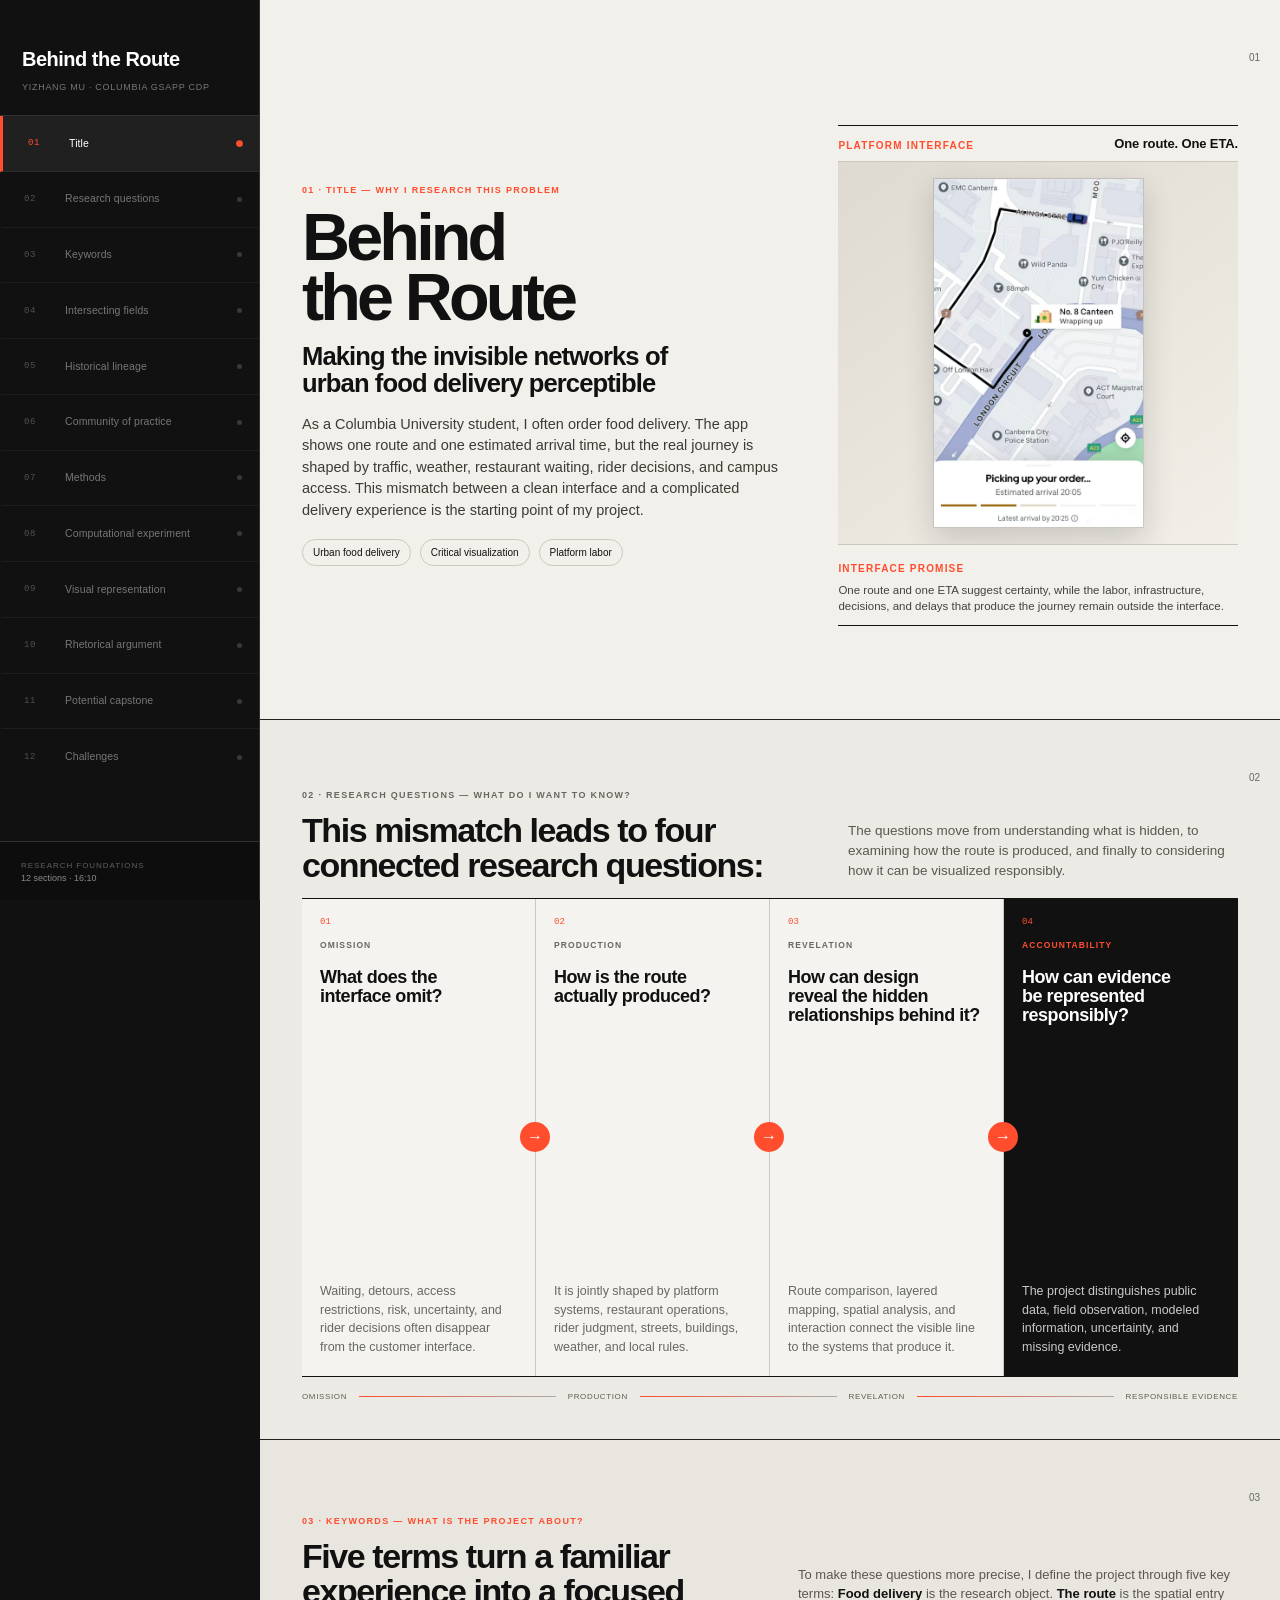
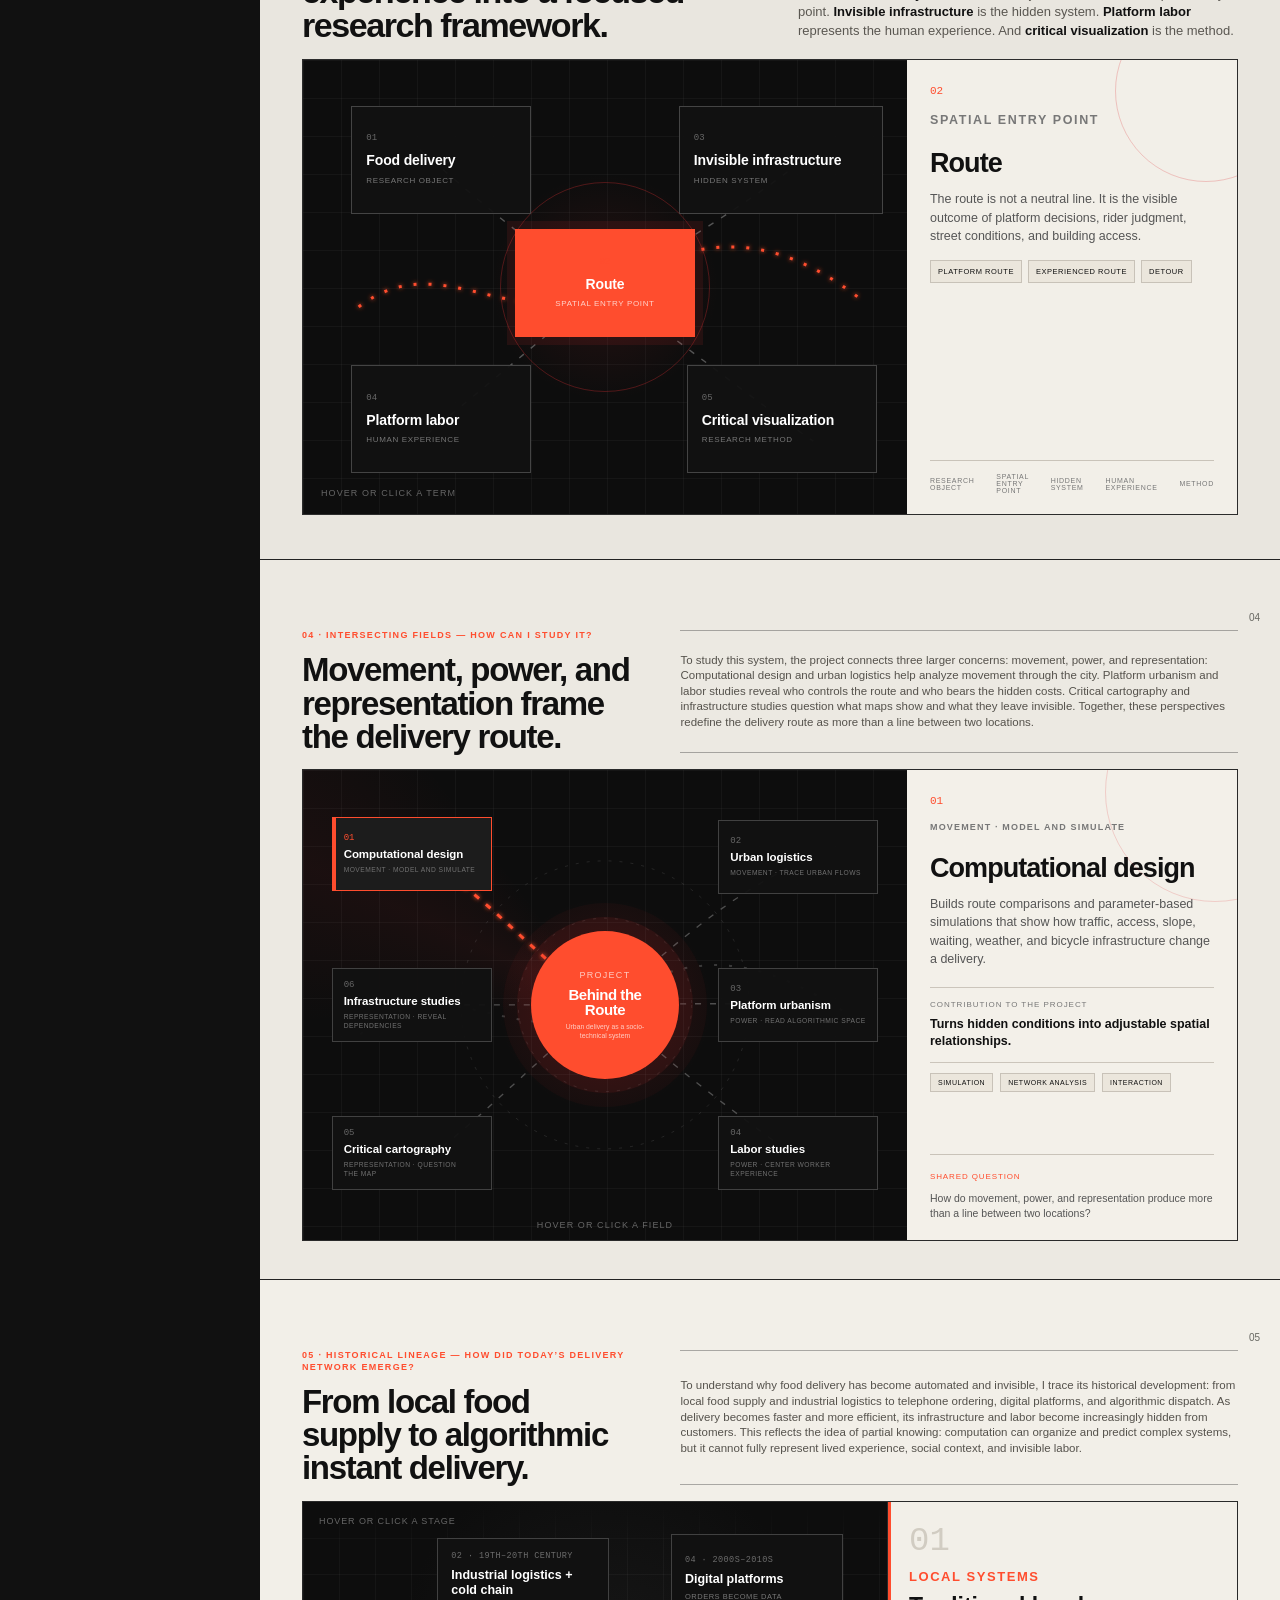
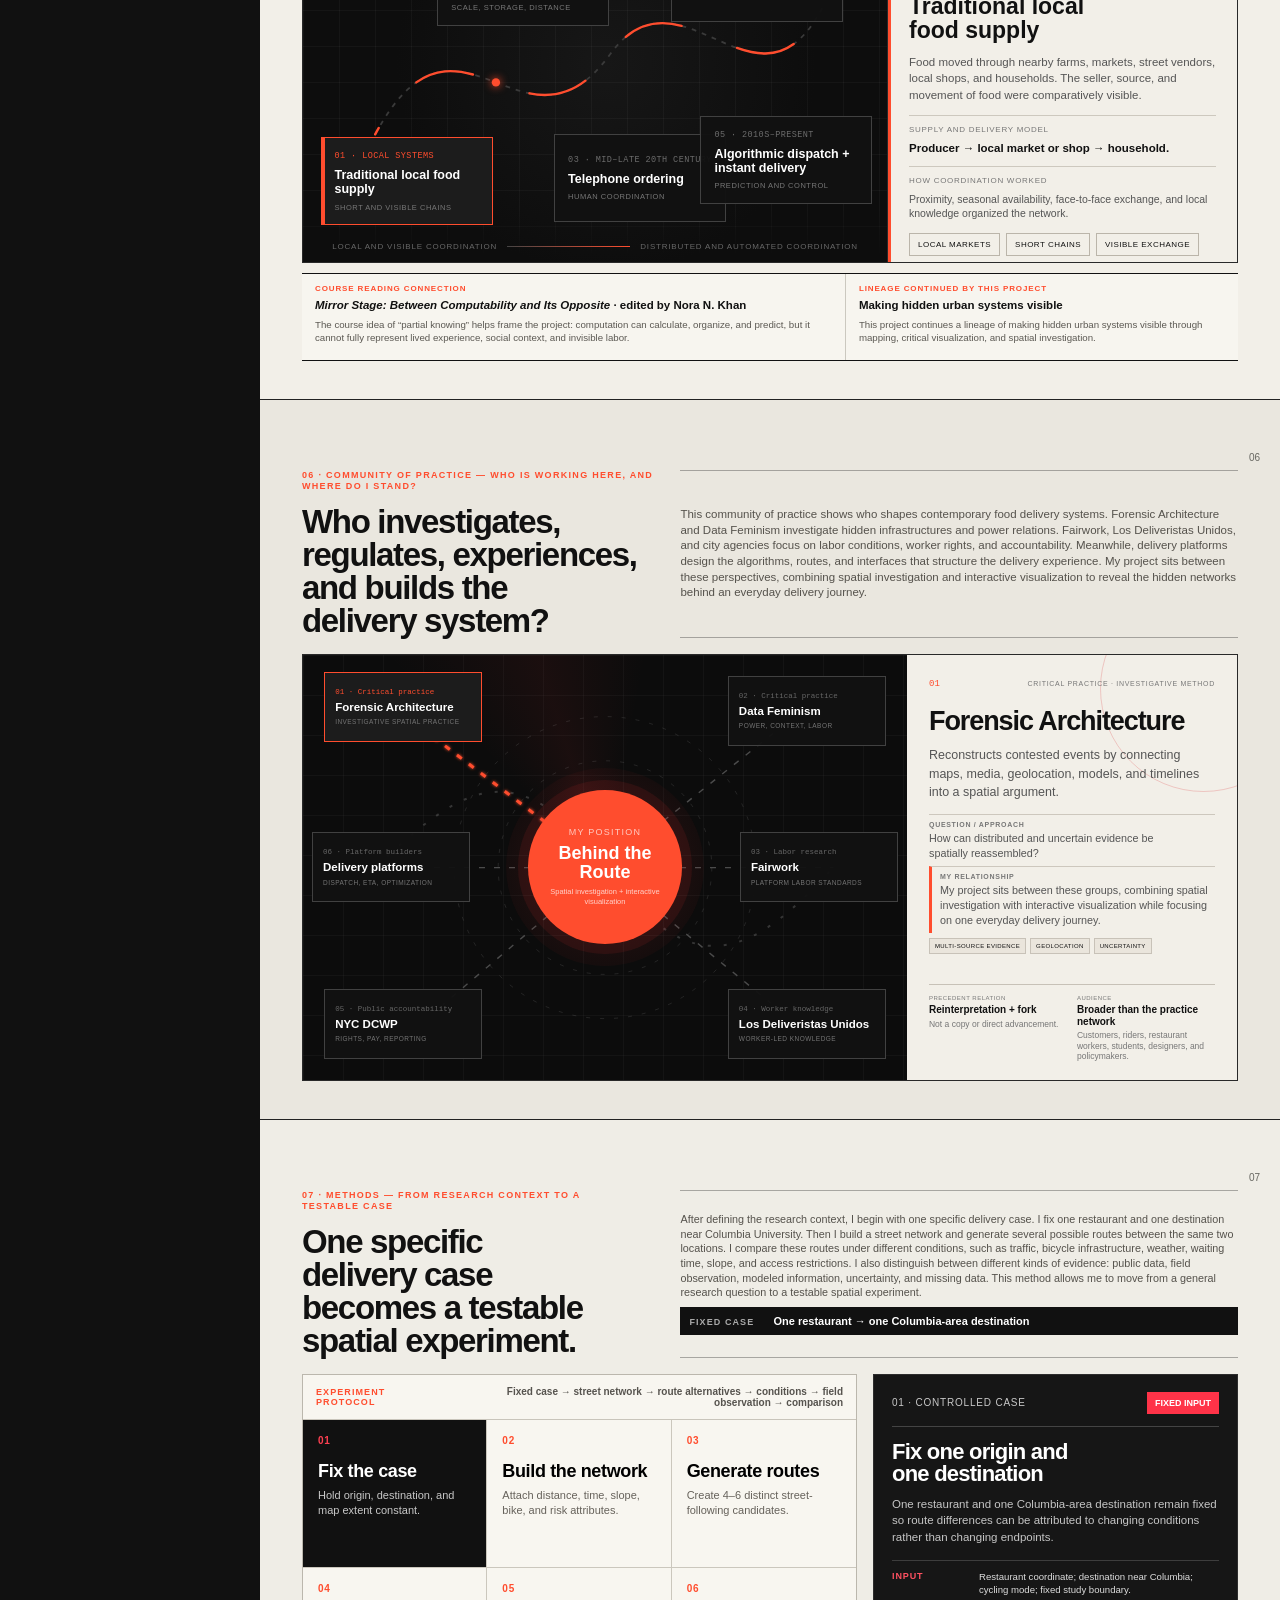
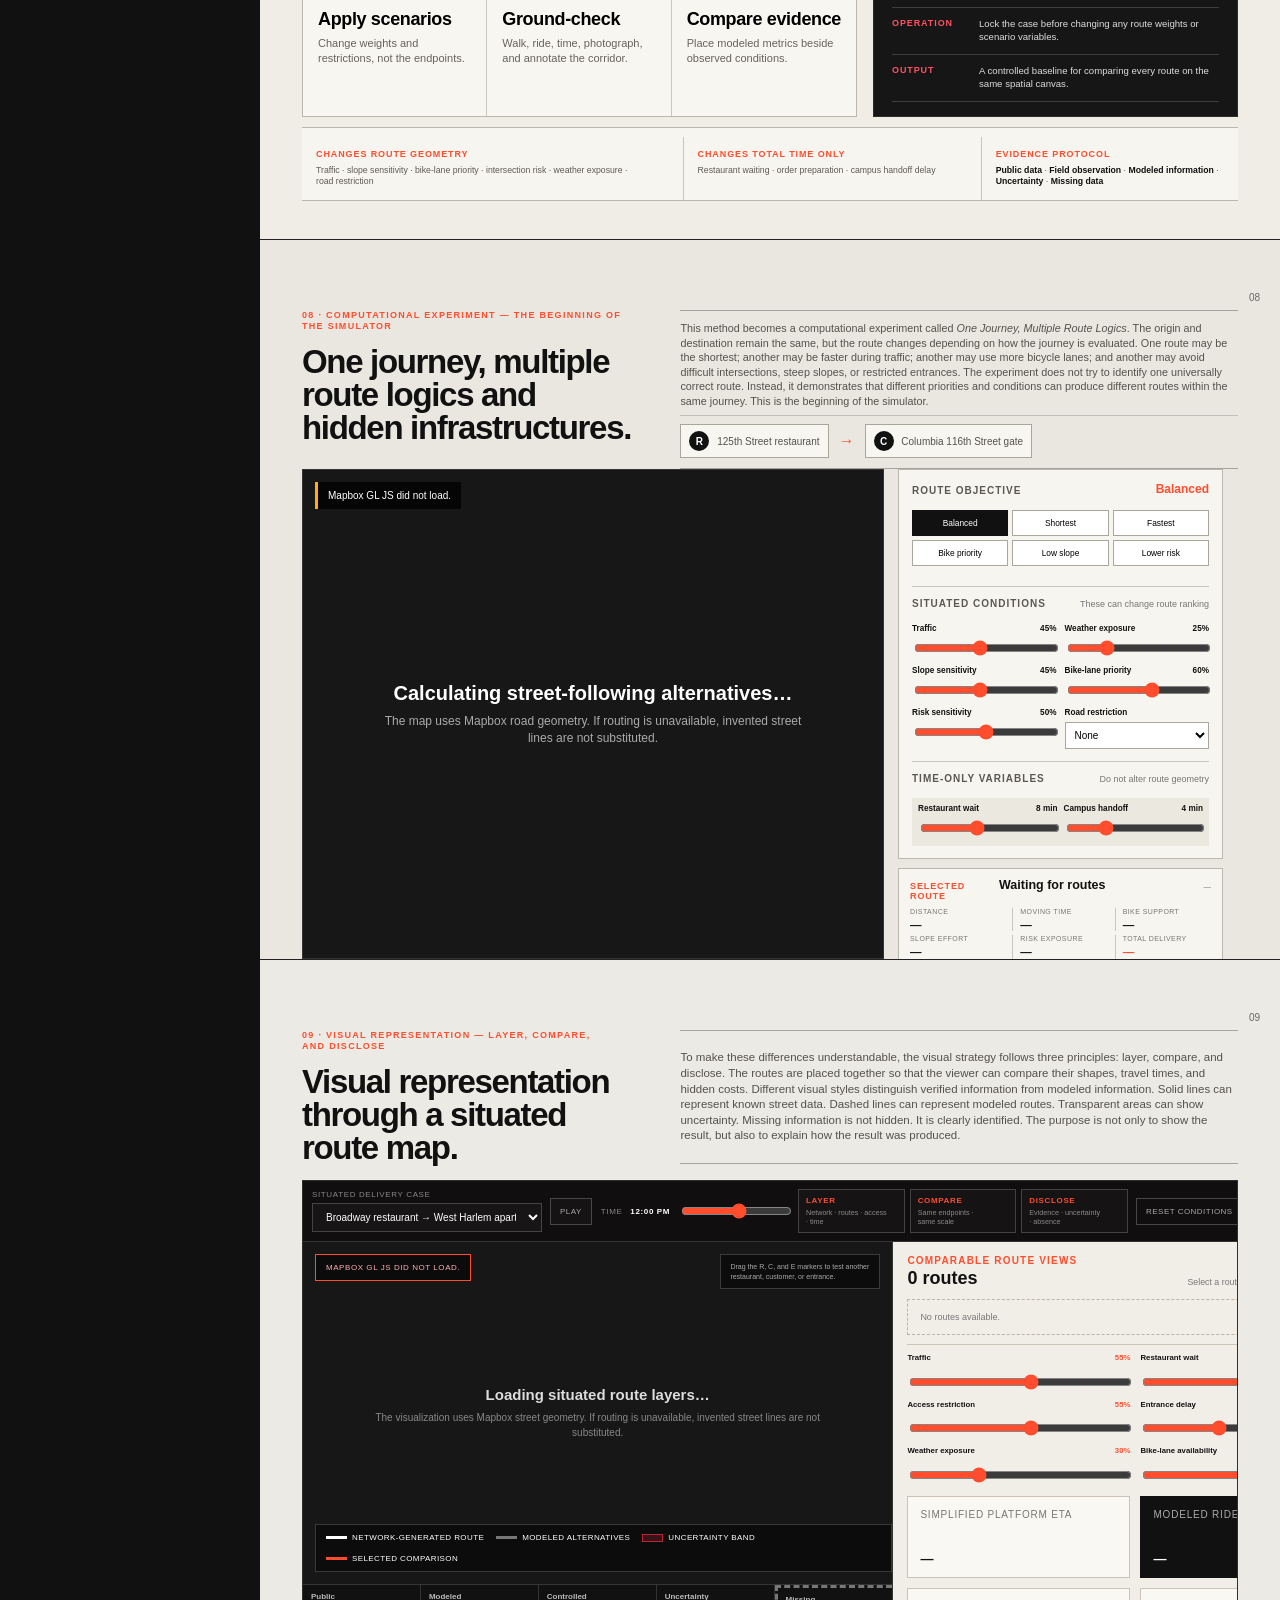
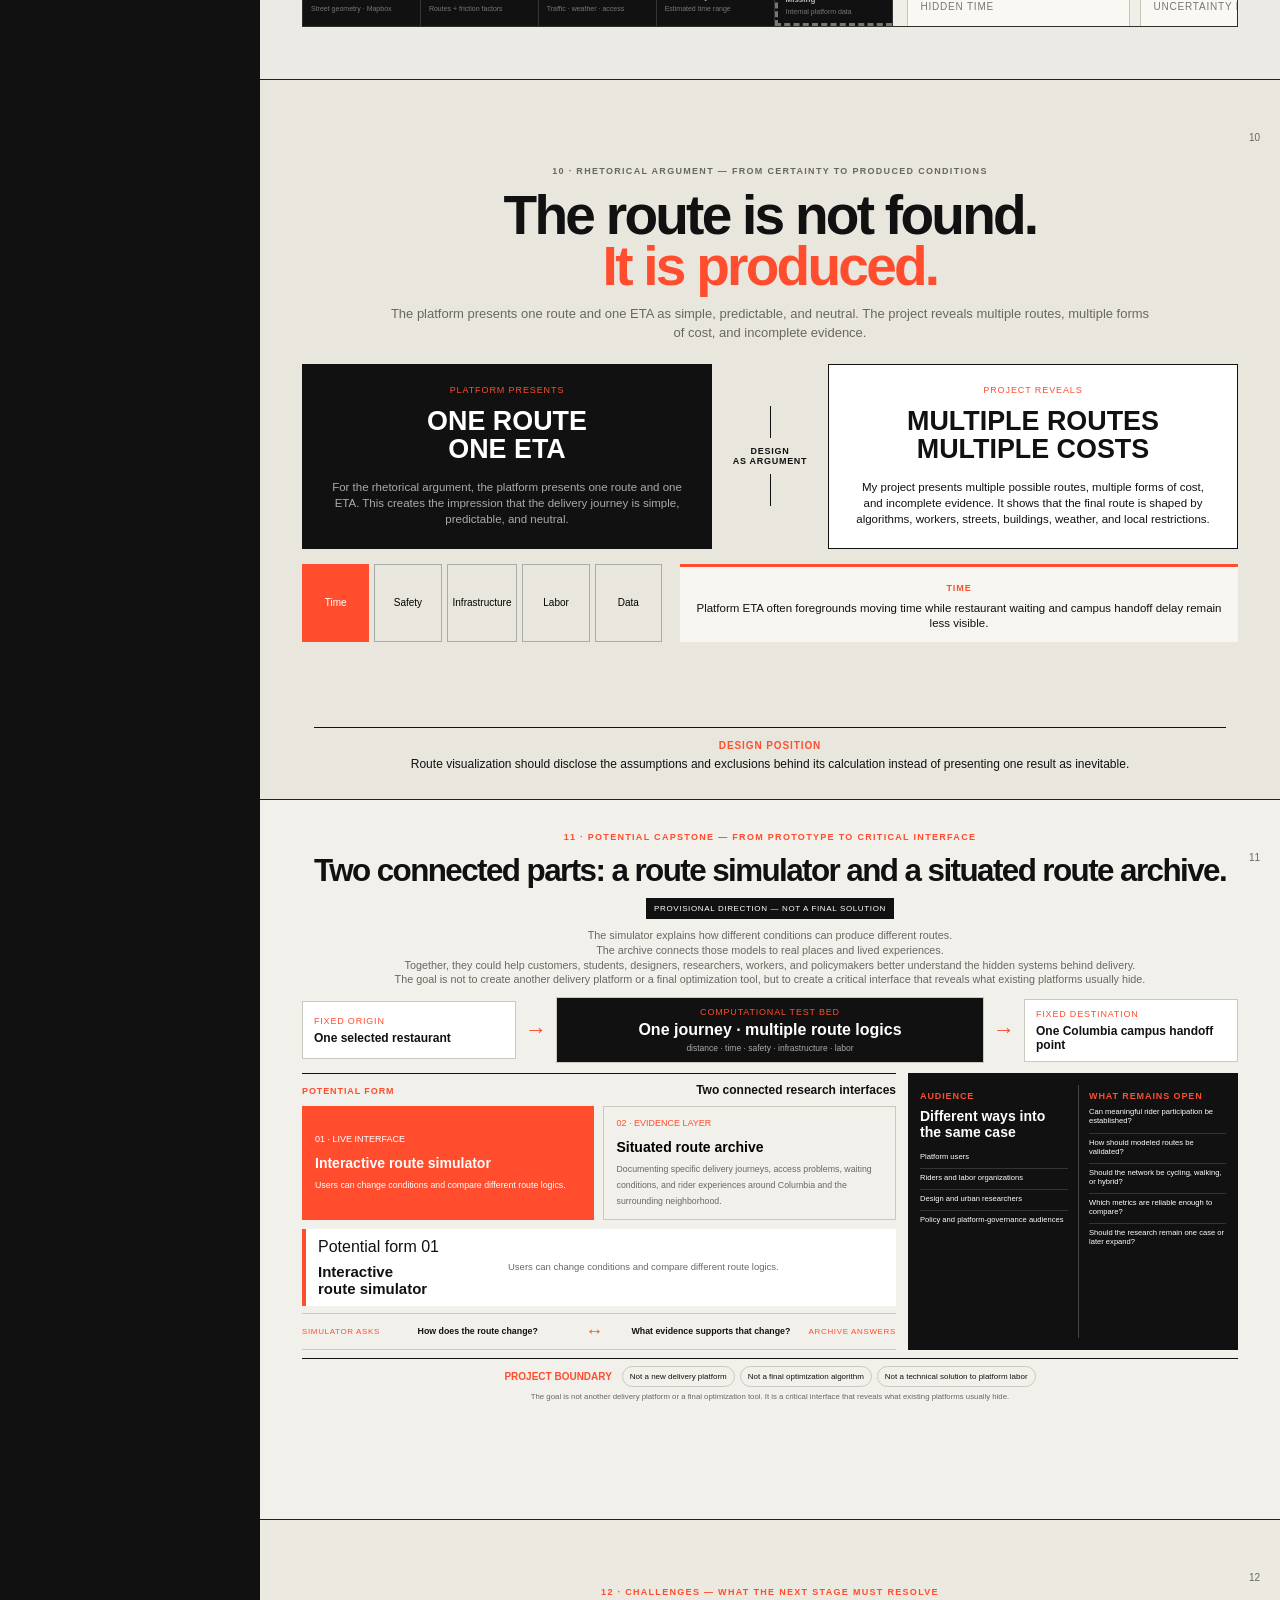
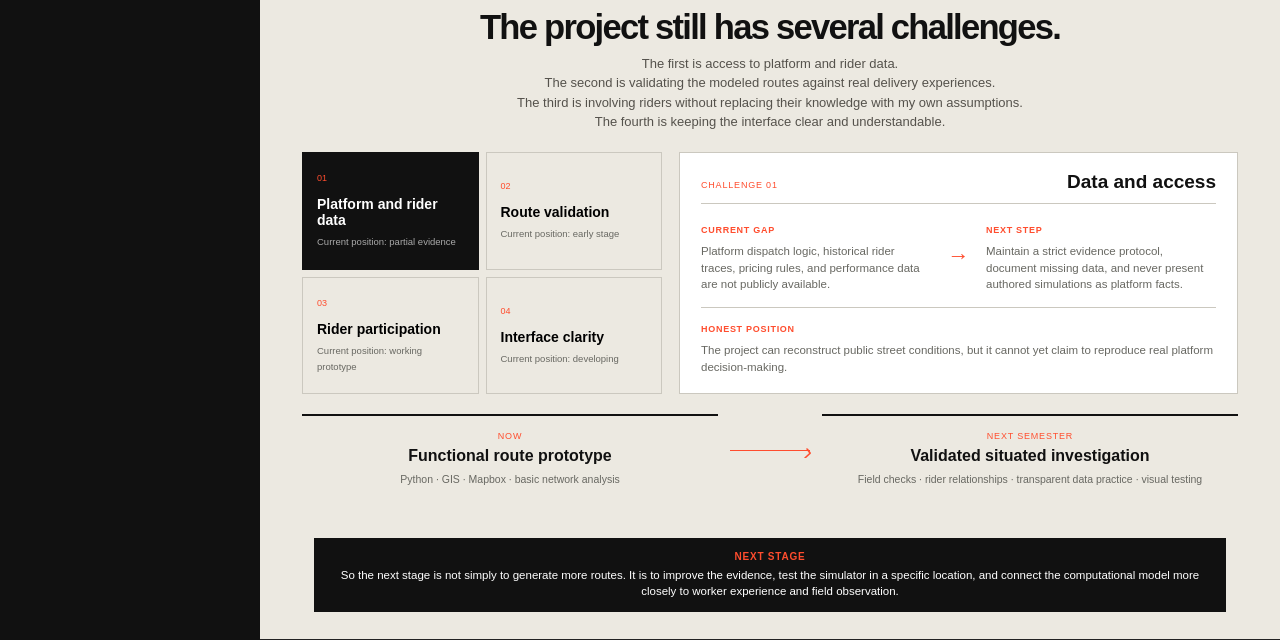
==== presentation.html @ 2f2b8520 "Add files via upload" ====
<!doctype html>
<html lang="en">
<head>
<meta charset="utf-8" />
<meta name="viewport" content="width=device-width,initial-scale=1" />
<title>Behind the Route — Yizhang Mu</title>
<meta name="description" content="Research foundations and project outline by Yizhang Mu." />
<link rel="preconnect" href="https://api.mapbox.com" />
<link href="https://api.mapbox.com/mapbox-gl-js/v3.26.0/mapbox-gl.css" rel="stylesheet" />
<style>
:root{--bg:#f2f0ea;--ink:#111;--muted:#686862;--line:#cbc8bf;--accent:#ff4d2e;--dark:#161616;--panel:#fbfaf6}
*{box-sizing:border-box}html{scroll-behavior:smooth}body{margin:0;background:#111;color:var(--ink);font-family:Arial,Helvetica,sans-serif}.topbar{position:fixed;z-index:50;top:0;left:0;right:0;height:54px;background:rgba(17,17,17,.94);color:#fff;display:flex;align-items:center;gap:22px;padding:0 24px;border-bottom:1px solid #333}.brand{color:#fff;text-decoration:none;font-weight:700;white-space:nowrap}.author{margin-left:auto;font-size:11px;color:#aaa;white-space:nowrap}.topbar nav{display:flex;gap:5px;overflow:auto;scrollbar-width:none}.topbar nav a{color:#999;text-decoration:none;font-size:10px;padding:7px 8px;border-radius:99px;white-space:nowrap}.topbar nav a.active,.topbar nav a:hover{background:#fff;color:#111}.slide{position:relative;width:min(100vw,1920px);aspect-ratio:16/10;min-height:720px;margin:0 auto;background:var(--bg);padding:92px 64px 54px;overflow:hidden;border-bottom:1px solid #222}.slide-no{position:absolute;right:28px;top:70px;font-size:13px;color:var(--muted)}.kicker{text-transform:uppercase;letter-spacing:.13em;font-size:11px;font-weight:700;color:var(--accent);margin:0 0 18px}.slide h1{font-size:clamp(64px,7vw,132px);line-height:.88;letter-spacing:-.07em;margin:0}.slide h2{font-size:clamp(34px,4vw,70px);line-height:.98;letter-spacing:-.05em;margin:0 0 22px}.slide h3{font-size:19px;margin:6px 0 8px}.lead{font-size:clamp(18px,1.55vw,28px);line-height:1.3;max-width:760px;color:#2f2f2c}.title-grid,.two-col,.community-layout,.argument-layout,.capstone-layout,.experiment-layout{display:grid;grid-template-columns:1.02fr .98fr;gap:54px;height:100%;align-items:center}.title-slide h2{font-size:clamp(25px,2.7vw,46px);max-width:790px;margin:18px 0}.meta-row,.visual-rules,.argument-actions,.not-building{display:flex;gap:9px;flex-wrap:wrap;margin-top:24px}.meta-row span,.visual-rules span,.argument-actions span,.not-building span{border:1px solid var(--line);border-radius:999px;padding:9px 13px;font-size:12px}.route-hero{position:relative;height:72%;border:1px solid var(--line);background:#e8e5dd}.route-hero svg{position:absolute;inset:0;width:100%;height:100%}.route-hero path{fill:none;stroke:var(--accent);stroke-width:2;stroke-dasharray:7 8}.hero-node{position:absolute;z-index:2;background:#111;color:#fff;border-radius:99px;padding:10px 14px;font-size:12px}.n1{left:7%;top:18%}.n2{left:37%;top:8%}.n3{left:68%;top:30%}.n4{left:21%;top:62%}.n5{left:50%;top:72%}.n6{right:7%;bottom:10%}.question-callout{margin-top:36px;padding:24px;border-left:5px solid var(--accent);font-size:26px;line-height:1.2;background:#fff}.stack-list{display:grid;gap:12px}.stack-list article,.community-grid article,.experiment-grid article,.method-grid article,.challenge-grid article{border-top:1px solid var(--line);padding:14px 0}.stack-list b{font-size:14px}.stack-list p,.community-grid p,.experiment-grid p,.method-grid p,.challenge-grid p{margin:5px 0;color:var(--muted);font-size:14px;line-height:1.35}.keyword-grid{display:grid;grid-template-columns:repeat(5,1fr);gap:12px;margin-top:55px}.keyword-grid article{min-height:310px;background:#fff;border:1px solid var(--line);padding:22px;display:flex;flex-direction:column}.keyword-grid article:nth-child(3){background:var(--dark);color:#fff}.keyword-grid span{font-size:12px;color:var(--accent)}.keyword-grid h3{margin-top:auto;font-size:25px}.keyword-grid p{color:var(--muted);line-height:1.4}.field-cloud{display:flex;flex-wrap:wrap;gap:12px;align-content:center}.field-cloud span{font-size:clamp(16px,1.4vw,26px);border:1px solid #999;padding:12px 16px;border-radius:99px;background:#fff}.bottom-strip{position:absolute;left:64px;right:64px;bottom:54px;border-top:1px solid var(--line);padding-top:16px;display:grid;grid-template-columns:150px 1fr;gap:20px}.bottom-strip p{margin:0}.timeline{display:grid;grid-template-columns:repeat(6,1fr);gap:0;margin-top:62px;border-top:1px solid var(--ink)}.timeline article{padding:25px 18px;border-right:1px solid var(--line);min-height:330px}.timeline article:last-child{border-right:0}.timeline span,.method-grid span,.challenge-grid span{color:var(--accent);font-size:11px}.timeline h3{margin-top:85px}.timeline p{font-size:14px;color:var(--muted);line-height:1.4}.community-grid{display:grid;grid-template-columns:1fr 1fr;gap:15px 24px}.precedent-note{border-left:4px solid var(--accent);padding:18px 20px;background:#fff;margin-top:32px}.precedent-note p{margin-bottom:0;line-height:1.4}.simulator-slide{background:#eceae4}.sim-head{display:flex;justify-content:space-between;align-items:flex-start}.sim-head h2{margin-bottom:6px}.sim-head p{margin:0}.model-label{font-size:11px;border:1px solid #888;padding:9px 12px;border-radius:99px}.sim-layout{display:grid;grid-template-columns:1.45fr .55fr;gap:18px;height:calc(100% - 118px);margin-top:18px}.map-wrap{position:relative;min-height:500px;background:#1a1a1a;border:1px solid #333;overflow:hidden}.map-wrap #simMap{position:absolute;inset:0}.map-fallback{position:absolute;inset:0;display:flex;align-items:center;justify-content:center;color:#aaa;background:#1a1a1a}.map-fallback.hidden{display:none}.fallback-grid{position:absolute;inset:0;background-image:linear-gradient(#2c2c2c 1px,transparent 1px),linear-gradient(90deg,#2c2c2c 1px,transparent 1px);background-size:34px 34px;opacity:.5}.map-fallback span{z-index:2}.map-legend{position:absolute;left:14px;bottom:14px;display:flex;gap:12px;background:rgba(0,0,0,.75);color:#fff;padding:9px 11px;font-size:10px}.map-legend i{display:inline-block;width:20px;height:3px;margin-right:5px;vertical-align:middle}.route-a{background:#fff}.route-b{background:var(--accent)}.hotspot{background:#ffb000;border-radius:50%;height:10px!important;width:10px!important}.sim-panel{background:#fff;border:1px solid var(--line);padding:18px;display:flex;flex-direction:column;gap:15px;overflow:auto}.preset-row{display:grid;grid-template-columns:repeat(4,1fr);gap:5px}.preset-row button,.play-button{border:1px solid #aaa;background:#f5f3ee;padding:9px 5px;font-size:11px;cursor:pointer}.preset-row button.active,.play-button:hover{background:#111;color:#fff}.sim-panel label{font-size:12px;font-weight:700;display:flex;justify-content:space-between}.sim-panel input[type=range]{width:100%;accent-color:var(--accent)}.metric-grid{display:grid;grid-template-columns:1fr 1fr;gap:8px}.metric-grid article{border:1px solid var(--line);padding:11px}.metric-grid span{font-size:10px;color:var(--muted);display:block}.metric-grid b{font-size:21px;display:block;margin-top:5px}.factor-list{display:grid;gap:8px}.factor{display:grid;grid-template-columns:110px 1fr 36px;align-items:center;gap:8px;font-size:11px}.factor .bar{height:7px;background:#e5e1d8}.factor .bar i{display:block;height:100%;background:var(--accent)}.sim-takeaway{margin-top:auto;border-top:1px solid var(--line);padding-top:12px}.sim-takeaway p{font-size:13px;line-height:1.35;color:var(--muted);margin-bottom:0}.method-grid{display:grid;grid-template-columns:repeat(4,1fr);gap:14px 20px;margin-top:32px}.method-grid article{min-height:150px}.experiment-layout{align-items:start;margin-top:40px}.experiment-grid{display:grid;grid-template-columns:1fr 1fr;gap:4px 24px}.layer-stack{display:grid;grid-template-columns:repeat(3,1fr);gap:18px;margin-top:50px}.layer-stack article{min-height:300px;border:1px solid var(--line);padding:24px;background:#fff}.layer-stack article:nth-child(2){transform:translateY(35px)}.layer-stack article:nth-child(3){transform:translateY(70px);background:#111;color:#fff}.layer-stack span{color:var(--accent);font-size:11px}.layer-stack p{color:var(--muted);line-height:1.45}.argument-big{font-size:clamp(25px,2.4vw,43px);line-height:1.12;letter-spacing:-.03em}.capstone-flow{display:flex;align-items:center;gap:8px;flex-wrap:wrap}.capstone-flow div{background:#fff;border:1px solid var(--line);padding:15px}.not-building{position:absolute;bottom:60px;left:64px;right:64px;border-top:1px solid var(--line);padding-top:15px;align-items:center}.challenge-grid{display:grid;grid-template-columns:repeat(4,1fr);gap:8px 22px;margin-top:28px}.challenge-grid article{min-height:135px}.statement{position:absolute;bottom:35px;left:64px;right:64px;background:#111;color:#fff;padding:14px 18px;display:grid;grid-template-columns:150px 1fr;gap:16px}.statement p{margin:0;line-height:1.35;font-size:13px;color:#d3d3d3}
@media(max-width:1100px){.topbar nav{display:none}.slide{aspect-ratio:auto;min-height:100vh;padding:82px 28px 40px;overflow:auto}.title-grid,.two-col,.community-layout,.argument-layout,.capstone-layout,.experiment-layout,.sim-layout{grid-template-columns:1fr}.route-hero{min-height:400px}.keyword-grid{grid-template-columns:1fr 1fr}.timeline{grid-template-columns:1fr 1fr}.method-grid,.challenge-grid{grid-template-columns:1fr 1fr}.layer-stack{grid-template-columns:1fr}.layer-stack article:nth-child(n){transform:none}.bottom-strip,.not-building,.statement{position:static;margin-top:24px}.sim-layout{height:auto}.map-wrap{min-height:520px}.author{display:none}}
@media(max-width:650px){.keyword-grid,.community-grid,.method-grid,.challenge-grid,.metric-grid{grid-template-columns:1fr}.timeline{grid-template-columns:1fr}.timeline article{min-height:auto}.timeline h3{margin-top:18px}.slide h2{font-size:38px}.preset-row{grid-template-columns:1fr 1fr}}


/* Corrected navigation: complete 13-section names in a fixed left rail */
.topbar{left:0;right:auto;width:238px;height:64px;padding:12px 18px;border-right:1px solid #343434;border-bottom:1px solid #343434;align-items:flex-start;background:rgba(17,17,17,.97)}
.brand{display:flex;flex-direction:column;gap:4px;line-height:1.1}
.brand strong{font-size:14px}.brand span{font-size:9px;color:#999;font-weight:400}
.side-navigation{position:fixed;z-index:49;left:0;top:64px;bottom:0;width:238px;background:rgba(17,17,17,.97);border-right:1px solid #343434;padding:14px 10px 22px;overflow-y:auto}
.side-navigation nav{display:flex;flex-direction:column;gap:2px}
.side-navigation a{display:grid;grid-template-columns:30px 1fr;gap:8px;align-items:center;color:#8c8c8c;text-decoration:none;padding:9px 8px;border-left:2px solid transparent;font-size:11px;line-height:1.15}
.side-navigation a .nav-number{font-family:monospace;font-size:9px;color:#666}
.side-navigation a .nav-name{white-space:normal}
.side-navigation a:hover,.side-navigation a.active{color:#fff;background:#252525;border-left-color:var(--accent)}
.side-navigation a.active .nav-number{color:var(--accent)}
main{padding-left:238px}
.slide{width:min(calc(100vw - 238px),1920px)}

/* Restored previous simulator composition */
.previous-simulator{height:calc(100% - 108px);margin-top:14px;display:grid;grid-template-rows:auto 1fr;border:1px solid #302f2d;background:#0a0909;color:#fff}
.simulator-toolbar{display:grid;grid-template-columns:auto minmax(300px,1fr) auto auto;gap:14px;align-items:center;padding:12px 14px;border-bottom:1px solid #333;background:#100e0f}
.layer-switch,.preset-row{display:flex;gap:5px}
.layer-switch button,.preset-row button,#playButton{border:1px solid #494647;background:#151314;color:#aaa;padding:8px 11px;font-size:10px;text-transform:uppercase;letter-spacing:.06em;cursor:pointer}
.layer-switch button.active,.preset-row button.active,#playButton:hover{background:var(--accent);border-color:var(--accent);color:#fff}
.time-primary{display:grid;grid-template-columns:auto auto 1fr;gap:10px;align-items:center;min-width:0}
.time-primary label{display:flex;gap:8px;white-space:nowrap;font-size:10px;text-transform:uppercase;color:#aaa}.time-primary label strong{color:#fff}
.time-primary input{width:100%;accent-color:var(--accent)}
.time-metrics{display:flex;gap:14px;font-size:9px;text-transform:uppercase;color:#777;white-space:nowrap}.time-metrics b{display:block;color:#fff;font-size:12px;margin-bottom:2px}
.simulator-main{display:grid;grid-template-columns:minmax(0,1.55fr) minmax(270px,.45fr);min-height:0}
.simulator-main .map-wrap{min-height:0;border:0;border-right:1px solid #333}
.scenario-badge{position:absolute;left:14px;top:14px;background:rgba(5,5,5,.82);border:1px solid #444;padding:8px 10px;font-size:9px;letter-spacing:.08em;text-transform:uppercase}
.visibility-panel{padding:20px;background:#f2efe8;color:#111;overflow:auto}
.panel-kicker{font-size:10px;text-transform:uppercase;letter-spacing:.12em;color:var(--accent);font-weight:700;margin:0 0 8px}.visibility-panel h3{font-size:20px;line-height:1.08;margin:0 0 22px}
.visibility-bar{display:grid;grid-template-columns:105px 1fr 32px;gap:8px;align-items:center;padding:8px 0;border-top:1px solid #d2cdc3;cursor:pointer;font-size:11px}.visibility-bar:last-child{border-bottom:1px solid #d2cdc3}.visibility-track{height:8px;background:#ded9cf}.visibility-track i{display:block;height:100%;background:var(--accent)}.visibility-bar b{text-align:right}.visibility-bar.active{font-weight:700}.visibility-readout{margin-top:20px;padding-top:15px;border-top:1px solid #111}.visibility-readout span{display:block;font-size:9px;text-transform:uppercase;color:#777;margin-bottom:6px}.visibility-readout b{font-size:17px}.visibility-readout p{font-size:12px;line-height:1.4;color:#555}

@media(max-width:1180px){.simulator-toolbar{grid-template-columns:1fr 1fr}.time-metrics{justify-content:flex-start}.simulator-main{grid-template-columns:1fr}.simulator-main .map-wrap{min-height:500px;border-right:0;border-bottom:1px solid #333}.visibility-panel{display:none}}
@media(max-width:900px){.topbar{width:100%;height:58px;right:0}.side-navigation{left:0;right:0;top:58px;bottom:auto;width:auto;height:48px;padding:5px 8px;border-right:0;border-bottom:1px solid #343434;overflow-x:auto;overflow-y:hidden}.side-navigation nav{flex-direction:row}.side-navigation a{display:flex;padding:8px 10px;white-space:nowrap}.side-navigation a .nav-name{white-space:nowrap}.side-navigation a .nav-number{display:none}main{padding-left:0;padding-top:48px}.slide{width:100%;padding-top:88px}.simulator-toolbar{grid-template-columns:1fr}.time-primary{grid-template-columns:auto auto 1fr}.time-metrics{flex-wrap:wrap}}

/* Full-height left title rail */
@media (min-width:901px){
  .topbar{
    top:0;
    bottom:0;
    left:0;
    width:238px;
    height:100vh;
    padding:24px 18px;
    border-right:1px solid #343434;
    border-bottom:0;
    background:#111;
    align-items:flex-start;
  }
  .brand{
    width:100%;
    padding-bottom:20px;
    border-bottom:1px solid #343434;
  }
  .brand strong{font-size:16px;line-height:1.05}
  .brand span{font-size:10px;line-height:1.35;margin-top:5px}
  .side-navigation{
    top:108px;
    bottom:18px;
    width:238px;
    padding:10px 10px 0;
    background:transparent;
    border-right:0;
  }
}

/* Fix: keep the full-height title rail while ensuring the navigation remains visible */
@media (min-width:901px){
  .topbar{
    z-index:48;
  }
  .side-navigation{
    z-index:52;
    background:transparent;
  }
  .side-navigation nav{
    position:relative;
    z-index:1;
  }
  .side-navigation a{
    background:transparent;
  }
  .side-navigation a:hover,
  .side-navigation a.active{
    background:#252525;
  }
}


/* Adjustable route study on title slide */
.route-lab{height:82%;min-height:520px;border:1px solid var(--line);background:#e8e5dd;display:grid;grid-template-rows:auto 1fr auto auto;overflow:hidden}
.route-lab-head{display:flex;justify-content:space-between;align-items:center;padding:15px 17px;border-bottom:1px solid var(--line);background:#f4f1e9}
.route-lab-head span{display:block;font-size:10px;text-transform:uppercase;letter-spacing:.12em;color:var(--accent);font-weight:700;margin-bottom:3px}
.route-lab-head strong{font-size:17px}
.route-status{text-align:right}.route-status b{display:block;font-size:23px;line-height:1}.route-status small{font-size:10px;color:var(--muted)}
.route-map-stage{position:relative;min-height:250px;background:#ddd8ce;overflow:hidden}
.route-map-stage svg{width:100%;height:100%;display:block}
.street-grid path{fill:none;stroke:#b4aea2;stroke-width:4;stroke-linecap:round}
.route-obstacles rect,.route-obstacles path,.route-obstacles circle{fill:#c8c1b4;stroke:#777063;stroke-width:1.5;opacity:.7;transition:opacity .2s,fill .2s}
.route-obstacles text{font-size:11px;text-anchor:middle;fill:#5b564e;pointer-events:none}
.base-route{fill:none;stroke:#fff;stroke-width:8;stroke-linecap:round;stroke-linejoin:round;opacity:.95}
.active-route{fill:none;stroke:var(--accent);stroke-width:5;stroke-linecap:round;stroke-linejoin:round;stroke-dasharray:9 7;transition:d .35s ease}
.route-points circle{fill:#111;stroke:#fff;stroke-width:3}.route-points text{font-size:11px;text-anchor:middle;font-weight:700}
.worker-marker circle:first-child{fill:var(--accent);stroke:#fff;stroke-width:2}.worker-marker circle:last-child{fill:none;stroke:var(--accent);stroke-width:2;opacity:.4}
.route-legend{position:absolute;left:12px;bottom:10px;display:flex;gap:14px;background:rgba(17,17,17,.82);color:#fff;padding:7px 9px;font-size:9px}
.route-legend i{display:inline-block;width:19px;height:3px;margin-right:5px;vertical-align:middle}.planned-line{background:#fff}.actual-line{background:var(--accent)}
.route-controls{display:grid;grid-template-columns:1fr 1fr;gap:8px 14px;padding:12px 16px;border-top:1px solid var(--line);background:#f4f1e9}
.route-controls label{display:grid;gap:3px}.route-controls label span{display:flex;justify-content:space-between;font-size:10px;font-weight:700}.route-controls input{width:100%;accent-color:var(--accent)}
.route-readout{display:grid;grid-template-columns:repeat(3,1fr);border-top:1px solid var(--line);background:#111;color:#fff}
.route-readout span{padding:10px 12px;border-right:1px solid #333;font-size:9px;text-transform:uppercase;letter-spacing:.08em}.route-readout span:last-child{border-right:0}.route-readout b{display:block;font-size:15px;text-transform:none;letter-spacing:0;margin-bottom:2px}
@media(max-width:1100px){.route-lab{min-height:620px}.route-controls{grid-template-columns:1fr}.route-map-stage{min-height:330px}}

.route-overlay-badges{position:absolute;right:12px;top:10px;display:flex;gap:8px;flex-wrap:wrap;justify-content:flex-end;max-width:55%}
.route-overlay-badges span{background:rgba(17,17,17,.84);color:#fff;padding:6px 8px;font-size:9px;text-transform:uppercase;letter-spacing:.07em;border-radius:999px}


/* Refined full-height navigation rail */
:root{--rail-width:260px}
@media (min-width:901px){
  .topbar{
    position:fixed;
    inset:0 auto 0 0;
    width:var(--rail-width);
    height:100vh;
    padding:0;
    display:block;
    background:#111;
    border-right:1px solid #313131;
    border-bottom:0;
    z-index:60;
  }
  .brand{
    position:absolute;
    top:0;
    left:0;
    width:100%;
    min-height:116px;
    padding:25px 22px 21px;
    display:flex;
    justify-content:flex-end;
    flex-direction:column;
    gap:7px;
    border-bottom:1px solid #313131;
    box-sizing:border-box;
  }
  .brand strong{
    max-width:180px;
    font-size:20px;
    line-height:1.02;
    letter-spacing:-.025em;
    color:#fff;
  }
  .brand span{
    max-width:190px;
    font-size:9px;
    line-height:1.45;
    letter-spacing:.08em;
    text-transform:uppercase;
    color:#777;
  }
  .side-navigation{
    position:fixed;
    left:0;
    top:116px;
    bottom:0;
    width:var(--rail-width);
    padding:0;
    display:grid;
    grid-template-rows:minmax(0,1fr) 58px;
    background:#111;
    border-right:1px solid #313131;
    overflow:hidden;
    box-sizing:border-box;
    z-index:61;
  }
  .side-navigation nav{
    min-height:0;
    display:grid;
    grid-template-rows:repeat(13,minmax(0,1fr));
    gap:0;
    border-bottom:1px solid #313131;
  }
  .side-navigation a{
    position:relative;
    min-height:0;
    padding:0 18px 0 21px;
    display:grid;
    grid-template-columns:31px minmax(0,1fr);
    align-items:center;
    gap:10px;
    color:#777;
    border-left:3px solid transparent;
    border-bottom:1px solid rgba(255,255,255,.055);
    background:transparent;
    font-size:10.5px;
    line-height:1.12;
    transition:background .18s ease,color .18s ease,border-color .18s ease,padding .18s ease;
  }
  .side-navigation a:last-child{border-bottom:0}
  .side-navigation a::after{
    content:"";
    position:absolute;
    right:17px;
    width:5px;
    height:5px;
    border-radius:50%;
    background:#3a3a3a;
    transition:transform .18s ease,background .18s ease;
  }
  .side-navigation a .nav-number{
    font-family:ui-monospace,SFMono-Regular,Menlo,monospace;
    font-size:9px;
    letter-spacing:.06em;
    color:#505050;
  }
  .side-navigation a .nav-name{
    max-width:150px;
    white-space:normal;
    font-weight:500;
    letter-spacing:.01em;
  }
  .side-navigation a:hover{
    color:#ddd;
    background:#191919;
    padding-left:25px;
  }
  .side-navigation a.active{
    color:#fff;
    background:#202020;
    border-left-color:var(--accent);
    padding-left:25px;
  }
  .side-navigation a.active .nav-number{color:var(--accent)}
  .side-navigation a.active::after{
    background:var(--accent);
    transform:scale(1.35);
  }
  .rail-footer{
    padding:11px 21px 10px;
    display:flex;
    flex-direction:column;
    justify-content:center;
    gap:3px;
    color:#5f5f5f;
    background:#0d0d0d;
  }
  .rail-footer span{
    font-size:8px;
    letter-spacing:.12em;
    text-transform:uppercase;
  }
  .rail-footer b{
    font-size:9px;
    font-weight:500;
    color:#8a8a8a;
  }
  main{padding-left:var(--rail-width)}
  .slide{width:min(calc(100vw - var(--rail-width)),1920px)}
}

@media (max-height:760px) and (min-width:901px){
  .brand{min-height:96px;padding:18px 20px 16px}
  .brand strong{font-size:17px}
  .side-navigation{top:96px;grid-template-rows:minmax(0,1fr) 48px}
  .side-navigation a{font-size:9.5px;padding-left:18px}
  .side-navigation a:hover,.side-navigation a.active{padding-left:21px}
  .rail-footer{padding:8px 20px}
}


/* Research questions: connected four-step logic */
.research-slide{background:#eceae4}
.research-heading{display:grid;grid-template-columns:minmax(0,1.2fr) minmax(280px,.8fr);gap:48px;align-items:end;margin-bottom:38px}
.research-heading h2{max-width:900px;margin:0}
.research-heading p{margin:0 0 7px;color:var(--muted);font-size:17px;line-height:1.45;max-width:520px}
.research-sequence{display:grid;grid-template-columns:repeat(4,minmax(0,1fr));border-top:1px solid var(--ink);border-bottom:1px solid var(--ink);min-height:360px}
.research-step{position:relative;padding:24px 22px 26px;border-right:1px solid var(--line);background:rgba(255,255,255,.42);display:flex;flex-direction:column}
.research-step:last-child{border-right:0}
.research-step:not(:last-child)::after{content:'→';position:absolute;right:-15px;top:50%;transform:translateY(-50%);z-index:2;width:30px;height:30px;border-radius:50%;display:grid;place-items:center;background:var(--accent);color:#fff;font-size:16px;font-weight:700}
.research-index{font-family:monospace;font-size:11px;color:var(--accent)}
.research-stage{margin:18px 0 34px;text-transform:uppercase;letter-spacing:.12em;font-size:10px;font-weight:700;color:var(--muted)}
.research-step h3{font-size:clamp(20px,1.7vw,29px);line-height:1.08;letter-spacing:-.025em;margin:0 0 18px}
.research-step>p:last-child{margin:auto 0 0;color:var(--muted);font-size:14px;line-height:1.48}
.research-step-dark{background:#111;color:#fff}
.research-step-dark .research-index,.research-step-dark .research-stage{color:var(--accent)}
.research-step-dark>p:last-child{color:#c9c9c9}
.research-logic-line{display:grid;grid-template-columns:auto 1fr auto 1fr auto 1fr auto;align-items:center;gap:12px;margin-top:24px;font-size:10px;text-transform:uppercase;letter-spacing:.09em;color:#5f5b54}
.research-logic-line i{height:1px;background:linear-gradient(90deg,var(--accent),#aaa)}

@media(max-width:1100px){
  .research-heading{grid-template-columns:1fr;margin-bottom:28px}
  .research-sequence{grid-template-columns:1fr 1fr}
  .research-step{min-height:300px;border-bottom:1px solid var(--line)}
  .research-step:nth-child(2){border-right:0}
  .research-step:nth-child(2)::after{display:none}
  .research-step:nth-child(3)::after{display:none}
  .research-logic-line{display:none}
}
@media(max-width:650px){
  .research-sequence{grid-template-columns:1fr}
  .research-step{border-right:0;min-height:250px}
  .research-step::after{display:none!important}
  .research-stage{margin-bottom:18px}
}


/* Keywords: animated interactive concept network */
.keyword-slide{background:#e9e6df}
.keyword-heading{display:grid;grid-template-columns:minmax(0,1.15fr) minmax(300px,.85fr);gap:48px;align-items:end;margin-bottom:24px}
.keyword-heading h2{margin:0;max-width:900px}
.keyword-heading>p{margin:0 0 7px;max-width:530px;color:var(--muted);font-size:16px;line-height:1.45}
.keyword-experience{height:calc(100% - 155px);min-height:500px;display:grid;grid-template-columns:minmax(0,1.5fr) minmax(300px,.5fr);border:1px solid #2c2c2c;background:#0d0d0d;overflow:hidden}
.keyword-network{position:relative;min-width:0;overflow:hidden;background:
  radial-gradient(circle at 50% 50%,rgba(220,48,51,.12),transparent 30%),
  linear-gradient(rgba(255,255,255,.035) 1px,transparent 1px),
  linear-gradient(90deg,rgba(255,255,255,.035) 1px,transparent 1px),#0d0d0d;
  background-size:auto,38px 38px,38px 38px,auto}
.keyword-network::before{content:"";position:absolute;inset:0;background:linear-gradient(115deg,transparent 35%,rgba(255,255,255,.035) 50%,transparent 65%);transform:translateX(-110%);animation:keywordSweep 7s linear infinite;pointer-events:none}
.keyword-links{position:absolute;inset:0;width:100%;height:100%;overflow:visible}
.keyword-link,.keyword-route-trace{fill:none;stroke:#555;stroke-width:1.4;stroke-dasharray:6 9;vector-effect:non-scaling-stroke;transition:stroke .25s ease,opacity .25s ease,stroke-width .25s ease}
.keyword-route-trace{stroke:rgba(255,255,255,.22);stroke-width:2;stroke-dasharray:3 12;animation:keywordFlow 9s linear infinite}
.keyword-network[data-active="food"] .link-food,
.keyword-network[data-active="infrastructure"] .link-infrastructure,
.keyword-network[data-active="labor"] .link-labor,
.keyword-network[data-active="visualization"] .link-visualization,
.keyword-network[data-active="route"] .keyword-route-trace{stroke:var(--accent);stroke-width:3;opacity:1;filter:url(#keywordGlow);animation:keywordFlow 2.8s linear infinite}
.keyword-node{position:absolute;width:168px;min-height:94px;padding:14px 15px;text-align:left;border:1px solid #444;background:rgba(18,18,18,.94);color:#b6b6b6;cursor:pointer;transition:transform .24s ease,border-color .24s ease,background .24s ease,color .24s ease;z-index:3}
.keyword-node span{display:block;margin-bottom:9px;font-family:ui-monospace,SFMono-Regular,Menlo,monospace;font-size:9px;color:#676767;transition:color .24s ease}
.keyword-node strong{display:block;font-size:16px;line-height:1.05;font-weight:600;color:#fff}
.keyword-node small{display:block;margin-top:7px;font-size:9px;letter-spacing:.08em;text-transform:uppercase;color:#777}
.keyword-node:hover,.keyword-node:focus-visible,.keyword-node.active{transform:translateY(-4px);border-color:var(--accent);background:#1c1c1c;color:#fff}
.keyword-node.active{box-shadow:inset 3px 0 0 var(--accent)}
.keyword-node.active span{color:var(--accent)}
.node-food{left:8%;top:10%}
.node-infrastructure{right:7%;top:10%}
.node-route{left:50%;top:50%;transform:translate(-50%,-50%);width:186px;min-height:112px;background:var(--accent);border-color:var(--accent);color:#fff;text-align:center;padding:18px}
.node-route:hover,.node-route:focus-visible,.node-route.active{transform:translate(-50%,calc(-50% - 4px));background:var(--accent);box-shadow:0 0 0 8px rgba(220,48,51,.11)}
.node-route span,.node-route small{color:rgba(255,255,255,.75)}
.node-route strong{font-size:24px}
.node-labor{left:8%;bottom:9%}
.node-visualization{right:7%;bottom:9%}
.keyword-pulse{position:absolute;left:50%;top:50%;width:210px;height:210px;border:1px solid rgba(220,48,51,.32);border-radius:50%;transform:translate(-50%,-50%);animation:keywordPulse 3.2s ease-out infinite;pointer-events:none}
.keyword-instruction{position:absolute;left:18px;bottom:16px;color:#666;font-size:9px;letter-spacing:.12em;text-transform:uppercase}
.keyword-detail{position:relative;padding:32px 28px;background:#f2efe8;color:#111;display:flex;flex-direction:column;overflow:hidden}
.keyword-detail::after{content:"";position:absolute;right:-60px;top:-60px;width:180px;height:180px;border:1px solid rgba(220,48,51,.24);border-radius:50%;animation:keywordDetailOrbit 10s linear infinite}
.keyword-detail-index{font-family:ui-monospace,SFMono-Regular,Menlo,monospace;font-size:11px;color:var(--accent)}
.keyword-detail-role{margin:20px 0 34px;font-size:10px;text-transform:uppercase;letter-spacing:.13em;font-weight:700;color:#777}
.keyword-detail h3{font-size:clamp(30px,3vw,52px);line-height:.98;letter-spacing:-.04em;margin:0 0 20px;max-width:360px}
.keyword-detail>p:not(.keyword-detail-role){font-size:15px;line-height:1.55;color:#555;max-width:390px;margin:0}
.keyword-detail-tags{display:flex;flex-wrap:wrap;gap:7px;margin-top:24px}
.keyword-detail-tags span{padding:7px 9px;border:1px solid #c8c2b8;background:#ebe6dc;font-size:9px;text-transform:uppercase;letter-spacing:.07em}
.keyword-detail-logic{margin-top:auto;padding-top:20px;border-top:1px solid #c9c3b9;display:grid;grid-template-columns:auto 1fr auto 1fr auto;align-items:center;gap:9px;font-size:8px;text-transform:uppercase;letter-spacing:.1em;color:#777}
.keyword-detail-logic i{height:1px;background:linear-gradient(90deg,#aaa,var(--accent))}
.keyword-detail.is-changing h3,.keyword-detail.is-changing>p:not(.keyword-detail-role),.keyword-detail.is-changing .keyword-detail-tags{animation:keywordTextIn .38s ease both}
@keyframes keywordFlow{to{stroke-dashoffset:-44}}
@keyframes keywordPulse{0%{opacity:.55;transform:translate(-50%,-50%) scale(.7)}75%,100%{opacity:0;transform:translate(-50%,-50%) scale(1.35)}}
@keyframes keywordSweep{to{transform:translateX(110%)}}
@keyframes keywordDetailOrbit{to{transform:rotate(360deg)}}
@keyframes keywordTextIn{from{opacity:0;transform:translateY(8px)}to{opacity:1;transform:none}}
@media(max-width:1100px){
  .keyword-heading{grid-template-columns:1fr;gap:14px}
  .keyword-experience{height:auto;grid-template-columns:1fr;min-height:820px}
  .keyword-network{min-height:550px}
  .keyword-detail{min-height:270px}
}
@media(max-width:650px){
  .keyword-network{min-height:680px}
  .keyword-node{width:145px}
  .node-food{left:4%;top:8%}.node-infrastructure{right:4%;top:8%}.node-labor{left:4%;bottom:8%}.node-visualization{right:4%;bottom:8%}
  .node-route{width:160px}
}
@media(prefers-reduced-motion:reduce){
  .keyword-network::before,.keyword-route-trace,.keyword-link,.keyword-pulse,.keyword-detail::after{animation:none!important}
  .keyword-node{transition:none}
}


/* Intersecting fields: animated interdisciplinary constellation */
.fields-slide{background:#ece9e2}
.fields-heading{display:grid;grid-template-columns:minmax(0,1.04fr) minmax(420px,.96fr);gap:34px;align-items:start;margin-bottom:26px}
.fields-heading h2{margin:0;max-width:820px}
.fields-heading>p{margin:0;max-width:none;color:var(--muted);font-size:17px;line-height:1.46;justify-self:stretch}
.fields-experience{height:calc(100% - 178px);min-height:520px;display:grid;grid-template-columns:minmax(0,1.46fr) minmax(380px,.54fr);border:1px solid #292929;background:#0d0d0d;overflow:hidden;align-items:stretch}
.fields-map{position:relative;min-width:0;overflow:hidden;background:radial-gradient(circle at 50% 50%,rgba(220,48,51,.12),transparent 28%),linear-gradient(rgba(255,255,255,.035) 1px,transparent 1px),linear-gradient(90deg,rgba(255,255,255,.035) 1px,transparent 1px),#0d0d0d;background-size:auto,38px 38px,38px 38px,auto}
.fields-map::before{content:"";position:absolute;inset:-30%;background:conic-gradient(from 0deg,transparent 0 74%,rgba(220,48,51,.065) 82%,transparent 90%);animation:fieldRadar 13s linear infinite;pointer-events:none}
.fields-links{position:absolute;inset:0;width:100%;height:100%;overflow:visible}
.fields-orbit{fill:none;stroke:rgba(255,255,255,.10);stroke-width:1;stroke-dasharray:3 8;transform-origin:390px 280px;vector-effect:non-scaling-stroke}
.orbit-one{animation:fieldOrbit 28s linear infinite}.orbit-two{animation:fieldOrbitReverse 20s linear infinite}
.field-link,.field-route-pulse{fill:none;stroke:#4f4f4f;stroke-width:1.35;stroke-dasharray:6 9;vector-effect:non-scaling-stroke;transition:stroke .25s ease,stroke-width .25s ease,opacity .25s ease}
.field-route-pulse{stroke:rgba(255,255,255,.18);stroke-width:2;stroke-dasharray:3 12;animation:fieldFlow 9s linear infinite}
.fields-map[data-active="computational"] .link-computational,
.fields-map[data-active="logistics"] .link-logistics,
.fields-map[data-active="platform"] .link-platform,
.fields-map[data-active="labor"] .link-labor,
.fields-map[data-active="cartography"] .link-cartography,
.fields-map[data-active="infrastructure"] .link-infrastructure{stroke:var(--accent);stroke-width:3;filter:url(#fieldGlow);animation:fieldFlow 2.8s linear infinite}
.fields-center{position:absolute;left:50%;top:50%;transform:translate(-50%,-50%);z-index:4;width:192px;height:192px;border-radius:50%;background:var(--accent);color:#fff;display:flex;flex-direction:column;align-items:center;justify-content:center;text-align:center;padding:24px;box-shadow:0 0 0 14px rgba(220,48,51,.10),0 0 0 28px rgba(220,48,51,.045)}
.fields-center span{font-size:9px;text-transform:uppercase;letter-spacing:.14em;color:rgba(255,255,255,.7)}
.fields-center strong{font-size:23px;line-height:1.02;margin:10px 0 9px;max-width:150px}
.fields-center small{font-size:9px;line-height:1.35;color:rgba(255,255,255,.72);max-width:140px}
.field-node{position:absolute;z-index:5;width:164px;min-height:82px;padding:12px 14px;text-align:left;border:1px solid #414141;background:rgba(17,17,17,.94);color:#aaa;cursor:pointer;transition:transform .24s ease,border-color .24s ease,background .24s ease;color .24s ease}
.field-node span{display:block;margin-bottom:7px;font-family:ui-monospace,SFMono-Regular,Menlo,monospace;font-size:9px;color:#666}.field-node strong{display:block;color:#fff;font-size:14px;line-height:1.08}.field-node small{display:block;margin-top:6px;color:#717171;font-size:8px;text-transform:uppercase;letter-spacing:.07em}
.field-node:hover,.field-node:focus-visible,.field-node.active{transform:translateY(-4px);border-color:var(--accent);background:#1c1c1c}.field-node.active{box-shadow:inset 3px 0 0 var(--accent)}.field-node.active span{color:var(--accent)}
.field-computational{left:8%;top:7%}.field-logistics{right:8%;top:7%}.field-platform{right:3%;top:50%;transform:translateY(-50%)}.field-platform:hover,.field-platform:focus-visible,.field-platform.active{transform:translateY(calc(-50% - 4px))}.field-labor{right:8%;bottom:7%}.field-cartography{left:8%;bottom:7%}.field-infrastructure{left:3%;top:50%;transform:translateY(-50%)}.field-infrastructure:hover,.field-infrastructure:focus-visible,.field-infrastructure.active{transform:translateY(calc(-50% - 4px))}
.fields-instruction{position:absolute;left:18px;bottom:15px;color:#666;font-size:9px;letter-spacing:.12em;text-transform:uppercase}
.field-detail{position:relative;padding:28px 24px 22px;background:#f3f0e9;color:#111;display:flex;flex-direction:column;overflow:hidden;min-width:0}
.field-detail::after{content:"";position:absolute;right:-88px;top:-88px;width:218px;height:218px;border:1px solid rgba(220,48,51,.18);border-radius:50%;animation:fieldDetailOrbit 12s linear infinite}
.field-detail-index{font-family:ui-monospace,SFMono-Regular,Menlo,monospace;font-size:11px;color:var(--accent)}
.field-detail-role{margin:16px 0 22px;font-size:10px;text-transform:uppercase;letter-spacing:.13em;font-weight:700;color:#777;line-height:1.35}
.field-detail h3{font-size:clamp(24px,2.15vw,40px);line-height:1.02;letter-spacing:-.04em;margin:0 0 14px;max-width:100%}
.field-detail>p:not(.field-detail-role){font-size:14px;line-height:1.52;color:#555;max-width:none;margin:0}
.field-contribution{margin-top:20px;padding:13px 0;border-top:1px solid #cbc5bb;border-bottom:1px solid #cbc5bb}.field-contribution span{display:block;margin-bottom:7px;font-size:8px;text-transform:uppercase;letter-spacing:.12em;color:#777}.field-contribution strong{display:block;font-size:14px;line-height:1.35;font-weight:600;max-width:none}
.field-detail-tags{display:flex;flex-wrap:wrap;gap:7px;margin-top:16px}.field-detail-tags span{padding:7px 9px;border:1px solid #c8c2b8;background:#ebe6dc;font-size:8px;text-transform:uppercase;letter-spacing:.07em;max-width:100%}
.field-shared-question{margin-top:auto;padding-top:15px;border-top:1px solid #c9c3b9}.field-shared-question span{font-size:8px;text-transform:uppercase;letter-spacing:.11em;color:var(--accent)}.field-shared-question p{margin:7px 0 0;font-size:12px;line-height:1.4;color:#666;max-width:none}
.field-detail.is-changing h3,.field-detail.is-changing>p:not(.field-detail-role),.field-detail.is-changing .field-contribution,.field-detail.is-changing .field-detail-tags{animation:fieldTextIn .38s ease both}
@keyframes fieldFlow{to{stroke-dashoffset:-44}}
@keyframes fieldOrbit{to{transform:rotate(360deg)}}
@keyframes fieldOrbitReverse{to{transform:rotate(-360deg)}}
@keyframes fieldRadar{to{transform:rotate(360deg)}}
@keyframes fieldDetailOrbit{to{transform:rotate(360deg)}}
@keyframes fieldTextIn{from{opacity:0;transform:translateY(8px)}to{opacity:1;transform:none}}
@media(max-width:1100px){.fields-heading{grid-template-columns:1fr;gap:14px}.fields-heading>p{max-width:720px}.fields-experience{height:auto;grid-template-columns:1fr;min-height:940px}.fields-map{min-height:620px}.field-detail{min-height:320px}}
@media(max-width:650px){.fields-map{min-height:760px}.field-node{width:145px}.field-computational{left:4%;top:6%}.field-logistics{right:4%;top:6%}.field-platform{right:2%}.field-labor{right:4%;bottom:6%}.field-cartography{left:4%;bottom:6%}.field-infrastructure{left:2%}.fields-center{width:165px;height:165px}.fields-center strong{font-size:19px}}
@media(prefers-reduced-motion:reduce){.fields-map::before,.fields-orbit,.field-link,.field-route-pulse,.field-detail::after{animation:none!important}.field-node{transition:none}}


/* Text-fit correction: keep long labels inside their interactive frames */
.keyword-node,
.field-node{
  height:auto;
  white-space:normal;
  overflow:hidden;
}
.keyword-node strong,
.keyword-node small,
.field-node strong,
.field-node small,
.keyword-detail h3,
.field-detail h3,
.fields-center strong{
  max-width:100%;
  overflow-wrap:anywhere;
  word-break:normal;
  hyphens:auto;
}

/* Keywords — slightly wider cards and safer typography */
.keyword-node{
  width:180px;
  min-height:108px;
  padding:13px 14px;
}
.keyword-node strong{
  font-size:14px;
  line-height:1.16;
  letter-spacing:-.01em;
}
.keyword-node small{
  line-height:1.25;
}
.node-infrastructure{
  width:204px;
  right:4%;
}
.node-visualization{
  width:190px;
  right:5%;
}
.keyword-detail h3{
  font-size:clamp(27px,2.35vw,39px);
  line-height:1.02;
  letter-spacing:-.035em;
}
.keyword-detail{
  min-width:0;
}

/* Intersecting fields — protect longer discipline names */
.field-node{
  width:178px;
  min-height:92px;
  padding:12px 13px;
}
.field-node strong{
  font-size:13px;
  line-height:1.16;
  letter-spacing:-.005em;
}
.field-infrastructure,
.field-computational,
.field-cartography{
  width:188px;
}
.field-detail{
  min-width:0;
}
.field-detail h3{
  font-size:clamp(24px,2.15vw,40px);
  line-height:1.02;
  letter-spacing:-.035em;
}

@media(max-width:1100px){
  .keyword-node{width:176px}
  .node-infrastructure{width:198px}
  .node-visualization{width:188px}
  .field-node{width:176px}
  .field-infrastructure,.field-computational,.field-cartography{width:184px}
}

@media(max-width:650px){
  .keyword-node{
    width:148px;
    min-height:106px;
    padding:11px 12px;
  }
  .keyword-node strong{font-size:12.5px;line-height:1.18}
  .node-infrastructure,.node-visualization{width:158px}
  .node-infrastructure{right:2%}
  .node-visualization{right:2%}
  .field-node,
  .field-infrastructure,
  .field-computational,
  .field-cartography{
    width:150px;
    min-height:90px;
  }
  .field-node strong{font-size:12px;line-height:1.18}
  .keyword-detail h3,.field-detail h3{font-size:31px}
}


/* Chapter 05 · Dynamic historical lineage */
.lineage-slide{background:#f2efe8}
.lineage-heading{display:grid;grid-template-columns:minmax(0,1.15fr) minmax(300px,.85fr);gap:36px;align-items:end;margin-bottom:20px}
.lineage-heading h2{margin-bottom:0}.lineage-intro{margin:0;color:var(--muted);font-size:14px;line-height:1.45;max-width:560px;justify-self:end}
.lineage-experience{height:calc(100% - 166px);min-height:500px;display:grid;grid-template-columns:minmax(0,1.6fr) minmax(310px,.4fr);border:1px solid #292929;background:#0d0d0d;overflow:hidden}
.lineage-map{position:relative;min-height:0;overflow:hidden;background:radial-gradient(circle at 52% 45%,#171717 0,#0d0d0d 58%)}
.lineage-map::before{content:"";position:absolute;inset:0;background-image:linear-gradient(rgba(255,255,255,.035) 1px,transparent 1px),linear-gradient(90deg,rgba(255,255,255,.035) 1px,transparent 1px);background-size:36px 36px;mask-image:linear-gradient(to bottom,transparent,#000 14%,#000 85%,transparent)}
.lineage-svg{position:absolute;inset:6% 3% 8%;width:94%;height:86%;overflow:visible}
.lineage-base{fill:none;stroke:#3a3a3a;stroke-width:3;stroke-dasharray:8 10}
.lineage-progress{fill:none;stroke:var(--accent);stroke-width:4;stroke-linecap:round;pathLength:100;stroke-dasharray:100;stroke-dashoffset:88;transition:stroke-dashoffset .55s ease}
.lineage-pulse{fill:var(--accent);filter:drop-shadow(0 0 7px var(--accent))}
.lineage-node{position:absolute;z-index:5;width:176px;min-height:86px;padding:12px 14px;text-align:left;border:1px solid #414141;background:rgba(17,17,17,.95);color:#aaa;cursor:pointer;transition:transform .24s ease,border-color .24s ease,background .24s ease}
.lineage-node span{display:block;margin-bottom:7px;font-family:ui-monospace,SFMono-Regular,Menlo,monospace;font-size:8.5px;color:#6c6c6c;text-transform:uppercase;letter-spacing:.05em}
.lineage-node strong{display:block;color:#fff;font-size:13.5px;line-height:1.12;overflow-wrap:anywhere}
.lineage-node small{display:block;margin-top:6px;color:#777;font-size:8px;text-transform:uppercase;letter-spacing:.07em;line-height:1.2}
.lineage-node:hover,.lineage-node:focus-visible,.lineage-node.active{transform:translateY(-4px);border-color:var(--accent);background:#1c1c1c}.lineage-node.active{box-shadow:inset 3px 0 0 var(--accent)}.lineage-node.active span{color:var(--accent)}
.ln-1{left:3%;bottom:9%}.ln-2{left:23%;top:10%}.ln-3{left:43%;bottom:11%}.ln-4{left:63%;top:9%}.ln-5{right:2.5%;bottom:16%}
.lineage-direction{position:absolute;left:5%;right:5%;bottom:3%;display:grid;grid-template-columns:auto 1fr auto;gap:10px;align-items:center;color:#686868;font-size:8px;text-transform:uppercase;letter-spacing:.1em}.lineage-direction i{height:1px;background:linear-gradient(90deg,#444,var(--accent))}
.lineage-instruction{position:absolute;left:16px;top:14px;color:#666;font-size:9px;text-transform:uppercase;letter-spacing:.1em}
.lineage-detail{position:relative;padding:26px 24px;background:#f2efe8;color:#111;overflow:auto;border-left:1px solid #292929}
.lineage-detail::after{content:"";position:absolute;left:0;top:0;width:3px;height:100%;background:var(--accent);transform-origin:top;animation:lineageScan 4.6s linear infinite}
@keyframes lineageScan{0%{transform:scaleY(0)}15%{transform:scaleY(1)}100%{transform:scaleY(1)}}
.lineage-detail-index{font-family:ui-monospace,SFMono-Regular,Menlo,monospace;font-size:44px;line-height:1;color:#d1ccc2;margin-bottom:14px}
.lineage-detail-type{margin:0 0 8px;color:var(--accent);font-size:9px;text-transform:uppercase;letter-spacing:.12em;font-weight:700}.lineage-detail h3{font-size:26px;line-height:1.05;margin:0 0 12px;overflow-wrap:anywhere}.lineage-detail>p:not(.lineage-detail-type){font-size:13px;line-height:1.45;color:#555}
.lineage-continue,.lineage-transform{margin-top:18px;padding-top:14px;border-top:1px solid #cdc8be}.lineage-continue span,.lineage-transform span{display:block;margin-bottom:7px;color:#777;font-size:8px;text-transform:uppercase;letter-spacing:.09em}.lineage-continue strong{font-size:13px;line-height:1.35;display:block}.lineage-transform p{margin:0;color:#555;font-size:12px;line-height:1.42}
.lineage-tags{display:flex;flex-wrap:wrap;gap:6px;margin-top:18px}.lineage-tags span{border:1px solid #bbb5aa;padding:6px 8px;font-size:8px;text-transform:uppercase;letter-spacing:.06em}
.lineage-detail.is-changing h3,.lineage-detail.is-changing>p,.lineage-detail.is-changing .lineage-continue,.lineage-detail.is-changing .lineage-transform,.lineage-detail.is-changing .lineage-tags{animation:lineageIn .36s ease both}
@keyframes lineageIn{from{opacity:0;transform:translateY(7px)}to{opacity:1;transform:none}}
@media(max-width:1100px){.lineage-heading{grid-template-columns:1fr;gap:12px}.lineage-intro{justify-self:start}.lineage-experience{height:auto;grid-template-columns:1fr;min-height:940px}.lineage-map{min-height:650px}.lineage-detail{min-height:290px;border-left:0;border-top:1px solid #292929}}
@media(max-width:700px){.lineage-map{min-height:860px}.lineage-node{width:156px}.ln-1{left:3%;bottom:9%}.ln-2{left:23%;top:10%}.ln-3{left:43%;bottom:11%}.ln-4{left:63%;top:9%}.ln-5{right:2.5%;bottom:16%}.lineage-svg{display:none}.lineage-direction{display:none}}
@media(prefers-reduced-motion:reduce){.lineage-pulse,.lineage-detail::after{animation:none!important}.lineage-node,.lineage-progress{transition:none}}


/* Chapter 06: dynamic community of practice */
.community-slide{background:#eae7df}
.community-heading{display:grid;grid-template-columns:minmax(0,1.18fr) minmax(320px,.82fr);gap:48px;align-items:end;margin-bottom:22px}
.community-heading h2{margin:0;max-width:920px}
.community-heading>p{margin:0 0 8px;color:var(--muted);font-size:15px;line-height:1.48;max-width:540px}
.community-experience{height:calc(100% - 164px);min-height:510px;display:grid;grid-template-columns:minmax(0,1.55fr) minmax(330px,.45fr);border:1px solid #292929;background:#0c0c0c;overflow:hidden}
.community-map{position:relative;min-width:0;overflow:hidden;background:radial-gradient(circle at 50% 50%,rgba(220,48,51,.13),transparent 27%),linear-gradient(rgba(255,255,255,.032) 1px,transparent 1px),linear-gradient(90deg,rgba(255,255,255,.032) 1px,transparent 1px),#0c0c0c;background-size:auto,40px 40px,40px 40px,auto}
.community-map::before{content:"";position:absolute;inset:-35%;background:conic-gradient(from 40deg,transparent 0 76%,rgba(220,48,51,.07) 84%,transparent 92%);animation:communityRadar 14s linear infinite;pointer-events:none}
.community-links{position:absolute;inset:0;width:100%;height:100%;overflow:visible}
.community-orbit{fill:none;stroke:rgba(255,255,255,.10);stroke-width:1;stroke-dasharray:4 10;transform-origin:410px 280px;vector-effect:non-scaling-stroke}.orbit-a{animation:communityOrbit 30s linear infinite}.orbit-b{animation:communityOrbitBack 22s linear infinite}
.community-link,.community-flow{fill:none;stroke:#4b4b4b;stroke-width:1.4;stroke-dasharray:6 9;vector-effect:non-scaling-stroke;transition:stroke .25s ease,stroke-width .25s ease,opacity .25s ease}.community-flow{stroke:rgba(255,255,255,.17);stroke-width:2;stroke-dasharray:3 13;animation:communityFlow 8s linear infinite}
.community-map[data-active="forensic"] .link-forensic,.community-map[data-active="data"] .link-data,.community-map[data-active="fairwork"] .link-fairwork,.community-map[data-active="ldu"] .link-ldu,.community-map[data-active="policy"] .link-policy,.community-map[data-active="platforms"] .link-platforms{stroke:var(--accent);stroke-width:3;filter:url(#communityGlow);animation:communityFlow 2.8s linear infinite}
.community-center{position:absolute;left:50%;top:50%;transform:translate(-50%,-50%);z-index:4;width:190px;height:190px;border-radius:50%;background:var(--accent);color:#fff;display:flex;flex-direction:column;align-items:center;justify-content:center;text-align:center;padding:23px;box-shadow:0 0 0 14px rgba(220,48,51,.11),0 0 0 30px rgba(220,48,51,.045)}
.community-center span{font-size:9px;text-transform:uppercase;letter-spacing:.14em;color:rgba(255,255,255,.7)}.community-center strong{font-size:23px;line-height:1.02;margin:10px 0 8px;max-width:150px}.community-center small{font-size:9px;line-height:1.35;color:rgba(255,255,255,.75);max-width:145px}
.community-node{position:absolute;z-index:5;width:184px;min-height:84px;padding:12px 14px;text-align:left;border:1px solid #414141;background:rgba(17,17,17,.95);color:#aaa;cursor:pointer;transition:transform .24s ease,border-color .24s ease,background .24s ease,color .24s ease;overflow-wrap:anywhere}
.community-node span{display:block;margin-bottom:7px;font-family:ui-monospace,SFMono-Regular,Menlo,monospace;font-size:9px;color:#666}.community-node strong{display:block;color:#fff;font-size:14px;line-height:1.08}.community-node small{display:block;margin-top:6px;color:#747474;font-size:8px;text-transform:uppercase;letter-spacing:.07em;line-height:1.25}
.community-node:hover,.community-node:focus-visible,.community-node.active{transform:translateY(-4px);border-color:var(--accent);background:#1c1c1c;color:#fff}.community-node.active span{color:var(--accent)}
.node-forensic{left:5%;top:7%}.node-data{right:5%;top:7%}.node-fairwork{right:2.5%;top:50%;transform:translateY(-50%)}.node-fairwork:hover,.node-fairwork:focus-visible,.node-fairwork.active{transform:translateY(calc(-50% - 4px))}.node-ldu{right:5%;bottom:7%}.node-policy{left:5%;bottom:7%}.node-platforms{left:2.5%;top:50%;transform:translateY(-50%)}.node-platforms:hover,.node-platforms:focus-visible,.node-platforms.active{transform:translateY(calc(-50% - 4px))}
.community-detail{position:relative;padding:26px 25px 22px;background:#f2efe8;color:#111;display:flex;flex-direction:column;overflow:hidden}
.community-detail::after{content:"";position:absolute;right:-70px;top:-70px;width:205px;height:205px;border:1px solid rgba(220,48,51,.22);border-radius:50%;animation:communityDetailOrbit 11s linear infinite;pointer-events:none}
.community-detail-top{display:flex;justify-content:space-between;align-items:center;position:relative;z-index:1}.community-detail-top span{font-family:ui-monospace,SFMono-Regular,Menlo,monospace;color:var(--accent);font-size:11px}.community-detail-top em{font-style:normal;font-size:9px;text-transform:uppercase;letter-spacing:.1em;color:#777}
.community-detail h3{position:relative;z-index:1;font-size:clamp(28px,2.5vw,44px);line-height:.98;letter-spacing:-.04em;margin:25px 0 14px;max-width:360px;overflow-wrap:anywhere}.community-detail>p{position:relative;z-index:1;font-size:13px;line-height:1.5;color:#555;margin:0 0 14px;max-width:390px}
.community-detail-row{position:relative;z-index:1;border-top:1px solid #cdc7bd;padding:11px 0 9px}.community-detail-row b{display:block;font-size:9px;text-transform:uppercase;letter-spacing:.1em;color:#777;margin-bottom:5px}.community-detail-row p{font-size:11px;line-height:1.42;color:#555;margin:0}.community-detail-row.accent-row{border-left:3px solid var(--accent);padding-left:10px}
.community-tags{position:relative;z-index:1;display:flex;flex-wrap:wrap;gap:6px;margin-top:9px}.community-tags span{padding:6px 8px;border:1px solid #c8c2b8;background:#eae5dc;font-size:8px;text-transform:uppercase;letter-spacing:.06em}
.community-bottom-notes{position:relative;z-index:1;margin-top:auto;padding-top:13px;border-top:1px solid #c7c1b7;display:grid;grid-template-columns:1fr 1fr;gap:12px}.community-bottom-notes article{min-width:0}.community-bottom-notes span{display:block;color:#777;font-size:8px;text-transform:uppercase;letter-spacing:.08em;margin-bottom:4px}.community-bottom-notes b{display:block;font-size:11px;line-height:1.18}.community-bottom-notes p{font-size:9px;line-height:1.3;color:#777;margin:4px 0 0}
.community-detail.is-changing h3,.community-detail.is-changing>p,.community-detail.is-changing .community-detail-row,.community-detail.is-changing .community-tags{animation:communityTextIn .38s ease both}
@keyframes communityRadar{to{transform:rotate(360deg)}}@keyframes communityOrbit{to{transform:rotate(360deg)}}@keyframes communityOrbitBack{to{transform:rotate(-360deg)}}@keyframes communityFlow{to{stroke-dashoffset:-48}}@keyframes communityDetailOrbit{to{transform:rotate(360deg)}}@keyframes communityTextIn{from{opacity:0;transform:translateY(8px)}to{opacity:1;transform:none}}
@media(max-width:1100px){.community-heading{grid-template-columns:1fr;gap:12px}.community-experience{height:auto;grid-template-columns:1fr;min-height:860px}.community-map{min-height:580px}.community-detail{min-height:320px}.community-bottom-notes{margin-top:20px}}
@media(max-width:650px){.community-map{min-height:760px}.community-node{width:150px}.node-forensic{left:3%;top:5%}.node-data{right:3%;top:5%}.node-fairwork{right:2%;top:42%}.node-platforms{left:2%;top:42%}.node-ldu{right:3%;bottom:5%}.node-policy{left:3%;bottom:5%}.community-center{width:160px;height:160px}.community-bottom-notes{grid-template-columns:1fr}}
@media(prefers-reduced-motion:reduce){.community-map::before,.community-orbit,.community-flow,.community-detail::after{animation:none!important}.community-node{transition:none}}


/* Chapter 07 — situated route simulator */
.situated-head{gap:28px}
.situated-head>div:first-child{max-width:920px}
.situated-head h2{font-size:clamp(32px,3.35vw,58px)}
.situated-simulator{height:calc(100% - 114px);margin-top:12px;border:1px solid #302f2d;background:#0b0a0a;color:#fff;display:grid;grid-template-rows:auto 1fr;min-height:0;overflow:hidden}
.situated-toolbar{display:grid;grid-template-columns:minmax(190px,.7fr) minmax(320px,1.45fr) auto auto;gap:14px;align-items:center;padding:11px 14px;border-bottom:1px solid #373334;background:#100e0f}
.case-label span{display:block;color:#777;font-size:8px;text-transform:uppercase;letter-spacing:.12em;margin-bottom:3px}.case-label b{font-size:11px;font-weight:600}
.situated-time{grid-template-columns:auto auto 1fr}.situated-time button,.situated-presets button,.reset-scenario{border:1px solid #494647;background:#151314;color:#aaa;padding:8px 10px;font-size:9px;text-transform:uppercase;letter-spacing:.06em;cursor:pointer;white-space:nowrap}
.situated-time button:hover,.situated-presets button.active,.situated-presets button:hover,.reset-scenario:hover{background:var(--accent);border-color:var(--accent);color:#fff}
.situated-time label{font-size:9px}.situated-time input{accent-color:var(--accent)}
.situated-presets{display:flex;gap:4px}.reset-scenario{background:transparent}
.situated-body{display:grid;grid-template-columns:minmax(0,1.54fr) minmax(365px,.66fr);min-height:0}
.situated-map-column{display:grid;grid-template-rows:1fr auto;min-width:0;min-height:0;border-right:1px solid #343434}
.situated-map-wrap{position:relative;min-height:0;background:#171717;overflow:hidden}
#situatedMap{position:absolute;inset:0}
.situated-map-fallback{position:absolute;inset:0;background:#171717;display:none;align-items:stretch;justify-content:stretch;z-index:2}.situated-map-fallback.is-visible{display:flex}.situated-map-fallback svg{width:100%;height:100%;display:block;background:#181818}
.fallback-streets path{fill:none;stroke:#343434;stroke-width:3}.fallback-access-zone{fill:var(--accent);stroke:#ff7b88;stroke-width:1.5;opacity:.5}.fallback-zone-label{fill:#d2a4a8;font-size:11px;text-anchor:middle}.fallback-platform-route{fill:none;stroke:#fff;stroke-width:6;stroke-linecap:round;stroke-linejoin:round;stroke-dasharray:9 8;opacity:.76}.fallback-rider-route{fill:none;stroke:var(--accent);stroke-width:6;stroke-linecap:round;stroke-linejoin:round}.fallback-route-point circle{fill:#111;stroke:#fff;stroke-width:3}.fallback-route-point text{fill:#fff;font-size:11px;text-anchor:middle}.fallback-rider circle:first-child{fill:var(--accent);stroke:#fff;stroke-width:2}.fallback-rider circle:last-child{fill:none;stroke:var(--accent);stroke-width:2;opacity:.45}
.situated-map-legend{position:absolute;left:12px;bottom:12px;z-index:5;display:flex;gap:12px;flex-wrap:wrap;background:rgba(10,10,10,.83);border:1px solid #393939;padding:8px 10px;font-size:8px;text-transform:uppercase;letter-spacing:.05em}.situated-map-legend i{display:inline-block;width:20px;height:3px;margin-right:5px;vertical-align:middle}.platform-key{background:#fff}.rider-key{background:var(--accent)}.zone-key{height:8px!important;background:rgba(255,51,72,.45);border:1px solid #ff7381}
.route-mode-badge{position:absolute;left:12px;top:12px;z-index:5;background:rgba(10,10,10,.86);border:1px solid #3d3a3a;padding:8px 10px}.route-mode-badge span{display:block;font-size:7px;color:#777;text-transform:uppercase;letter-spacing:.12em;margin-bottom:3px}.route-mode-badge b{font-size:11px}
.source-strip{display:flex;gap:7px;flex-wrap:wrap;padding:8px 11px;background:#111;border-top:1px solid #333}.source-strip span{font-size:8px;text-transform:uppercase;letter-spacing:.06em;border:1px solid #444;border-radius:99px;padding:5px 8px;color:#aaa}.source-modeled{border-color:var(--accent)!important;color:#ff8290!important}.source-missing{border-style:dashed!important}
.situated-control-panel{background:#f1eee7;color:#111;padding:13px 14px;overflow:auto;display:flex;flex-direction:column;gap:11px}
.route-comparison{display:grid;grid-template-columns:repeat(3,1fr);gap:6px}.route-comparison article{border:1px solid #c9c4ba;background:#faf8f2;padding:9px 9px;min-width:0}.route-comparison article.actual-time-card{background:#111;color:#fff;border-color:#111}.route-comparison span{display:block;font-size:7px;text-transform:uppercase;letter-spacing:.08em;color:#777}.actual-time-card span{color:#aaa}.route-comparison b{display:block;font-size:18px;margin:4px 0 1px}.route-comparison small{font-size:7px;color:#777;line-height:1.15;display:block}.actual-time-card small{color:#aaa}
.situated-controls{display:grid;grid-template-columns:1fr 1fr;gap:7px 12px;border-top:1px solid #ccc6bb;padding-top:10px}.situated-controls label{display:grid;gap:3px;min-width:0}.situated-controls label span{display:flex;justify-content:space-between;gap:8px;font-size:8px;font-weight:700}.situated-controls label b{color:var(--accent);white-space:nowrap}.situated-controls input{width:100%;accent-color:var(--accent)}
.eta-breakdown{border-top:1px solid #c9c3b8;padding-top:9px}.eta-breakdown-head{display:flex;justify-content:space-between;gap:10px;align-items:center;font-size:8px;text-transform:uppercase;letter-spacing:.06em}.eta-breakdown-head b{font-size:13px;letter-spacing:0}.eta-segments{height:10px;margin:7px 0 8px;display:flex;background:#ddd8ce;overflow:hidden}.eta-segments i{display:block;height:100%;transition:width .28s ease}.segment-travel{background:#111}.segment-wait{background:#68635c}.segment-detour{background:var(--accent)}.segment-access{background:#b7aea1}.eta-list{display:grid;grid-template-columns:1fr 1fr;gap:5px 11px}.eta-list span{font-size:8px;display:grid;grid-template-columns:8px 1fr auto;gap:5px;align-items:center}.eta-list i{width:7px;height:7px;border-radius:50%;display:block}.eta-list b{font-size:9px}.dot-travel{background:#111}.dot-wait{background:#68635c}.dot-detour{background:var(--accent)}.dot-access{background:#b7aea1}
.situated-reading{margin-top:auto;border-top:1px solid #c9c3b8;padding-top:9px}.situated-reading span{display:block;font-size:7px;text-transform:uppercase;letter-spacing:.1em;color:var(--accent);font-weight:700;margin-bottom:5px}.situated-reading p{font-size:10px;line-height:1.32;color:#4f4b45;margin:0}
@media(max-width:1280px){.situated-toolbar{grid-template-columns:1fr 1.5fr}.situated-presets{justify-content:flex-start}.situated-body{grid-template-columns:minmax(0,1.35fr) minmax(340px,.65fr)}.situated-controls{grid-template-columns:1fr}.situated-reading{display:none}}
@media(max-width:1000px){.situated-simulator{height:auto;min-height:900px}.situated-toolbar{grid-template-columns:1fr}.situated-body{grid-template-columns:1fr}.situated-map-column{border-right:0;border-bottom:1px solid #343434}.situated-map-wrap{min-height:470px}.situated-control-panel{overflow:visible}.situated-controls{grid-template-columns:1fr 1fr}.situated-reading{display:block}}
@media(max-width:650px){.situated-controls,.route-comparison,.eta-list{grid-template-columns:1fr}.situated-map-legend{right:12px}.situated-time{grid-template-columns:auto 1fr}.situated-time label{grid-column:1/-1}.situated-presets{display:grid;grid-template-columns:1fr 1fr}}


/* Chapter 07 — realistic multi-route simulator */
.realistic-head{gap:24px}.realistic-head>div:first-child{max-width:960px}.realistic-head h2{font-size:clamp(30px,3.2vw,56px)}
.realistic-simulator{height:calc(100% - 112px);margin-top:11px;border:1px solid #302f2d;background:#0b0a0a;color:#fff;display:grid;grid-template-rows:auto 1fr;min-height:0;overflow:hidden}
.realistic-toolbar{display:grid;grid-template-columns:minmax(250px,.85fr) minmax(300px,1.2fr) auto auto;gap:12px;align-items:center;padding:10px 12px;border-bottom:1px solid #373334;background:#100e0f}
.case-picker{display:grid;gap:4px}.case-picker span,.realistic-time-control label{font-size:8px;text-transform:uppercase;letter-spacing:.08em;color:#888}.case-picker select{width:100%;min-width:0;border:1px solid #474344;background:#171516;color:#fff;padding:7px 9px;font-size:10px}
.realistic-time-control{display:grid;grid-template-columns:auto auto 1fr;gap:9px;align-items:center}.realistic-time-control strong{color:#fff;margin-left:5px}.realistic-time-control input{width:100%;accent-color:var(--accent)}
.realistic-time-control button,.realistic-presets button,.realistic-actions button{border:1px solid #494647;background:#151314;color:#aaa;padding:8px 9px;font-size:8px;text-transform:uppercase;letter-spacing:.06em;cursor:pointer;white-space:nowrap}.realistic-time-control button:hover,.realistic-presets button:hover,.realistic-presets button.active,.realistic-actions button:hover{background:var(--accent);border-color:var(--accent);color:#fff}
.realistic-presets,.realistic-actions{display:flex;gap:4px}.realistic-actions button{background:transparent}
.realistic-body{display:grid;grid-template-columns:minmax(0,1.48fr) minmax(390px,.72fr);min-height:0}.realistic-map-column{display:grid;grid-template-rows:1fr auto;min-width:0;min-height:0;border-right:1px solid #343434}.realistic-map-wrap{position:relative;min-height:0;background:#171717;overflow:hidden}#realisticMap{position:absolute;inset:0}
.realistic-fallback{position:absolute;inset:0;z-index:3;background:#171717;display:flex;flex-direction:column;align-items:center;justify-content:center;text-align:center;padding:40px;color:#ddd;gap:8px}.realistic-fallback.is-hidden{display:none}.realistic-fallback strong{font-size:15px}.realistic-fallback span{max-width:470px;font-size:10px;line-height:1.45;color:#888}
.realistic-map-status{position:absolute;left:12px;top:12px;z-index:6;background:rgba(10,10,10,.88);border:1px solid #3d3a3a;padding:8px 10px;font-size:8px;text-transform:uppercase;letter-spacing:.07em}.realistic-map-status.is-error{border-color:var(--accent);color:#ffadb6}
.realistic-map-help{position:absolute;right:12px;top:12px;z-index:5;max-width:245px;background:rgba(10,10,10,.82);border:1px solid #3d3a3a;padding:7px 9px;font-size:8px;line-height:1.35;color:#aaa}
.realistic-legend{position:absolute;left:12px;bottom:12px;z-index:5;display:flex;gap:12px;flex-wrap:wrap;background:rgba(10,10,10,.84);border:1px solid #393939;padding:8px 10px;font-size:8px;text-transform:uppercase;letter-spacing:.05em}.realistic-legend i{display:inline-block;width:21px;height:3px;margin-right:5px;vertical-align:middle}.legend-platform{background:#fff}.legend-alternative{background:#777}.legend-selected{background:var(--accent)}
.realistic-provenance{display:grid;grid-template-columns:repeat(4,1fr);border-top:1px solid #343434;background:#121111}.realistic-provenance span{padding:8px 10px;border-right:1px solid #343434;font-size:7px;color:#777;line-height:1.3}.realistic-provenance span:last-child{border-right:0}.realistic-provenance b{display:block;color:#bbb;font-size:8px;margin-bottom:2px}
.realistic-marker{width:24px;height:24px;border-radius:50%;display:grid;place-items:center;font:700 10px/1 ui-monospace,SFMono-Regular,Menlo,monospace;border:2px solid #fff;box-shadow:0 0 0 2px rgba(0,0,0,.35);cursor:grab}.marker-origin{background:#111;color:#fff}.marker-customer{background:var(--accent);color:#fff}.marker-entrance{background:#f3b93f;color:#111}
.realistic-panel{background:#f1eee7;color:#111;padding:12px 13px;overflow:auto;display:flex;flex-direction:column;gap:9px}.realistic-panel-heading{display:flex;justify-content:space-between;gap:12px;align-items:end}.realistic-panel-heading span{display:block;font-size:7px;text-transform:uppercase;letter-spacing:.1em;color:var(--accent);font-weight:700}.realistic-panel-heading b{font-size:15px}.realistic-panel-heading p{font-size:8px;color:#777;margin:0;max-width:175px;text-align:right;line-height:1.35}
.realistic-route-cards{display:grid;grid-template-columns:1fr 1fr;gap:5px}.realistic-route-card{position:relative;border:1px solid #c8c2b7;background:#faf8f2;color:#111;padding:8px;display:grid;grid-template-columns:22px 1fr auto;gap:7px;text-align:left;cursor:pointer;min-width:0}.realistic-route-card:hover,.realistic-route-card.is-selected{border-color:#111;background:#111;color:#fff}.rr-index{font:9px ui-monospace,SFMono-Regular,Menlo,monospace;color:var(--accent)}.rr-copy{min-width:0}.rr-copy b{display:block;font-size:9px;line-height:1.15;overflow-wrap:anywhere}.rr-copy small{display:block;font-size:7px;line-height:1.25;color:#777;margin-top:3px}.realistic-route-card.is-selected .rr-copy small{color:#aaa}.rr-total{font-size:17px;line-height:.9;text-align:right}.rr-total small{display:block;font-size:7px;margin-top:3px;text-transform:uppercase;color:#777}.realistic-route-card em{position:absolute;right:6px;bottom:4px;font-style:normal;font-size:6px;text-transform:uppercase;letter-spacing:.06em;color:var(--accent)}.route-empty{grid-column:1/-1;border:1px dashed #bbb4a8;padding:12px;font-size:9px;color:#777}
.realistic-controls{display:grid;grid-template-columns:repeat(3,1fr);gap:7px 11px;border-top:1px solid #cbc5ba;padding-top:9px}.realistic-controls label{display:grid;gap:3px;min-width:0}.realistic-controls label span{display:flex;justify-content:space-between;gap:7px;font-size:7px;font-weight:700}.realistic-controls label b{color:var(--accent);white-space:nowrap}.realistic-controls input{width:100%;accent-color:var(--accent)}
.realistic-metrics{display:grid;grid-template-columns:repeat(4,1fr);gap:5px}.realistic-metrics article{border:1px solid #c9c3b8;background:#faf8f2;padding:7px;min-width:0}.realistic-metrics article.metric-emphasis{background:#111;color:#fff;border-color:#111}.realistic-metrics span{display:block;font-size:6px;text-transform:uppercase;letter-spacing:.06em;color:#777;line-height:1.25}.metric-emphasis span{color:#aaa}.realistic-metrics b{display:block;font-size:14px;margin-top:4px;white-space:nowrap}
.realistic-breakdown{border-top:1px solid #c9c3b8;padding-top:8px}.realistic-breakdown-head{display:flex;justify-content:space-between;gap:10px;align-items:center;font-size:7px;text-transform:uppercase;letter-spacing:.06em}.realistic-breakdown-head b{font-size:10px;text-transform:none;letter-spacing:0;text-align:right}.realistic-breakdown-bar{height:9px;margin:7px 0;display:flex;background:#ddd8ce;overflow:hidden}.realistic-breakdown-bar i{height:100%;display:block;transition:width .25s ease}.rb-base{background:#111}.rb-condition{background:var(--accent)}.rb-wait{background:#6b665f}.rb-access{background:#b8aea0}.realistic-breakdown-list{display:grid;grid-template-columns:1fr 1fr;gap:4px 12px}.realistic-breakdown-list span{display:flex;justify-content:space-between;gap:6px;font-size:7px}.realistic-breakdown-list b{font-size:8px;white-space:nowrap}
.realistic-reading{margin-top:auto;border-top:1px solid #c9c3b8;padding-top:8px}.realistic-reading span{display:block;font-size:7px;text-transform:uppercase;letter-spacing:.1em;color:var(--accent);font-weight:700;margin-bottom:4px}.realistic-reading p{font-size:9px;line-height:1.35;color:#4f4b45;margin:0}
@media(max-width:1320px){.realistic-toolbar{grid-template-columns:1fr 1.3fr}.realistic-body{grid-template-columns:minmax(0,1.28fr) minmax(380px,.72fr)}.realistic-controls{grid-template-columns:1fr 1fr}.realistic-reading{display:none}}
@media(max-width:1050px){.realistic-simulator{height:auto;min-height:1050px}.realistic-toolbar{grid-template-columns:1fr}.realistic-body{grid-template-columns:1fr}.realistic-map-column{border-right:0;border-bottom:1px solid #343434}.realistic-map-wrap{min-height:500px}.realistic-panel{overflow:visible}.realistic-reading{display:block}}
@media(max-width:650px){.realistic-route-cards,.realistic-controls,.realistic-metrics,.realistic-breakdown-list,.realistic-provenance{grid-template-columns:1fr}.realistic-provenance span{border-right:0;border-bottom:1px solid #343434}.realistic-time-control{grid-template-columns:auto 1fr}.realistic-time-control label{grid-column:1/-1}.realistic-presets,.realistic-actions{display:grid;grid-template-columns:1fr 1fr}.realistic-map-help{display:none}}


/* Readability pass — larger simulator control panel */
@media (min-width:1051px){
  .realistic-body{
    grid-template-columns:minmax(0,1.12fr) minmax(520px,.88fr);
  }
  .realistic-panel{
    padding:20px 22px 22px;
    gap:17px;
    justify-content:flex-start;
  }
  .realistic-panel-heading{
    align-items:flex-end;
    gap:22px;
    padding-bottom:2px;
  }
  .realistic-panel-heading span{
    font-size:10px;
    letter-spacing:.12em;
    margin-bottom:3px;
  }
  .realistic-panel-heading b{
    font-size:28px;
    line-height:1;
  }
  .realistic-panel-heading p{
    font-size:12px;
    line-height:1.35;
    max-width:270px;
  }
  .realistic-route-cards{
    gap:10px;
  }
  .realistic-route-card{
    min-height:78px;
    padding:14px 14px 13px;
    grid-template-columns:34px 1fr auto;
    gap:10px;
  }
  .rr-index{
    font-size:13px;
    padding-top:2px;
  }
  .rr-copy b{
    font-size:15px;
    line-height:1.2;
  }
  .rr-copy small{
    font-size:11px;
    line-height:1.35;
    margin-top:5px;
  }
  .rr-total{
    font-size:30px;
    line-height:.9;
    min-width:48px;
  }
  .rr-total small{
    font-size:9px;
    margin-top:6px;
  }
  .realistic-route-card em{
    right:12px;
    bottom:8px;
    font-size:8px;
  }
  .realistic-controls{
    grid-template-columns:1fr 1fr;
    gap:14px 22px;
    padding-top:16px;
  }
  .realistic-controls label{
    gap:7px;
  }
  .realistic-controls label span{
    font-size:11px;
    line-height:1.2;
  }
  .realistic-controls input[type=range]{
    min-height:20px;
  }
  .realistic-metrics{
    grid-template-columns:1fr 1fr;
    gap:10px;
  }
  .realistic-metrics article{
    min-height:92px;
    padding:14px;
    display:flex;
    flex-direction:column;
    justify-content:space-between;
  }
  .realistic-metrics span{
    font-size:10px;
    line-height:1.25;
    letter-spacing:.08em;
  }
  .realistic-metrics b{
    font-size:27px;
    line-height:1;
    margin-top:10px;
  }
  .realistic-breakdown{
    padding-top:15px;
  }
  .realistic-breakdown-head{
    font-size:10px;
    letter-spacing:.08em;
  }
  .realistic-breakdown-head b{
    font-size:17px;
  }
  .realistic-breakdown-bar{
    height:15px;
    margin:12px 0 11px;
  }
  .realistic-breakdown-list{
    gap:9px 22px;
  }
  .realistic-breakdown-list span{
    font-size:11px;
  }
  .realistic-breakdown-list b{
    font-size:12px;
  }
  .realistic-reading{
    margin-top:0;
    padding:15px 16px;
    border:1px solid #c9c3b8;
    background:#faf8f2;
  }
  .realistic-reading span{
    font-size:10px;
    margin-bottom:8px;
  }
  .realistic-reading p{
    font-size:13px;
    line-height:1.45;
  }
}

@media (min-width:1051px) and (max-width:1380px){
  .realistic-body{
    grid-template-columns:minmax(0,1fr) minmax(500px,.92fr);
  }
  .realistic-panel{
    padding:17px 18px 19px;
    gap:14px;
  }
  .realistic-panel-heading b{font-size:24px}
  .realistic-route-card{min-height:70px;padding:12px}
  .rr-copy b{font-size:13px}
  .rr-copy small{font-size:10px}
  .rr-total{font-size:26px}
  .realistic-metrics article{min-height:82px;padding:12px}
  .realistic-metrics b{font-size:24px}
}


/* Chapter 08 — revised Methods: one fixed case, multiple route logics */
.methods-research-slide{background:#efede6;padding-top:72px;padding-bottom:34px}
.methods-heading{display:grid;grid-template-columns:minmax(0,1.05fr) minmax(360px,.95fr);gap:44px;align-items:end;margin-bottom:18px}
.methods-heading .kicker{margin-bottom:10px}
.methods-heading h2{font-size:clamp(40px,4.25vw,68px);line-height:.92;margin:0;max-width:760px}
.methods-heading>p{font-size:16px;line-height:1.42;color:#474742;margin:0 0 4px;max-width:700px}
.methods-stage{display:grid;grid-template-columns:minmax(0,1.18fr) minmax(360px,.82fr);gap:18px;height:430px}
.methods-route-module,.methods-protocol{border:1px solid #bdb9af;background:#f9f7f1;min-width:0;overflow:hidden}
.methods-route-module{display:grid;grid-template-rows:auto 1fr auto auto}
.methods-module-head,.methods-protocol-head{display:flex;justify-content:space-between;align-items:center;padding:12px 15px;border-bottom:1px solid #c9c5bb;background:#f4f1ea;gap:16px}
.methods-module-head span,.methods-protocol-head span{display:block;color:var(--accent);font-size:10px;font-weight:700;letter-spacing:.11em;text-transform:uppercase;margin-bottom:3px}
.methods-module-head strong,.methods-protocol-head strong{font-size:15px;line-height:1.15}
.methods-module-head small{font-size:10px;color:#77736b;white-space:nowrap}
.methods-route-canvas{position:relative;min-height:0;background:#dfdbd1;overflow:hidden}
.methods-route-canvas svg{display:block;width:100%;height:100%}
.methods-street-grid path{fill:none;stroke:#c2bdb2;stroke-width:3;stroke-linecap:round}
.methods-context rect,.methods-context circle,.methods-context path{fill:#ccc6ba;stroke:#9f998d;stroke-width:1.3;opacity:.72}
.methods-context text{font-size:11px;fill:#5d5952;text-anchor:middle;font-weight:700}
.methods-route{fill:none;stroke:#77736b;stroke-width:2.2;stroke-linecap:round;stroke-linejoin:round;opacity:.19;transition:opacity .25s,stroke-width .25s,stroke .25s,filter .25s}
.methods-route.active{stroke:var(--accent);stroke-width:5.5;opacity:1;filter:drop-shadow(0 2px 0 rgba(0,0,0,.12))}
.methods-route-points circle{fill:#111;stroke:#fff;stroke-width:3}
.methods-route-points text{font-size:11px;text-anchor:middle;font-weight:700;fill:#111}
.methods-route-count{position:absolute;right:12px;bottom:10px;background:rgba(17,17,17,.88);color:#fff;padding:8px 10px;display:flex;align-items:baseline;gap:6px}
.methods-route-count b{font-size:22px;color:var(--accent)}
.methods-route-count span{font-size:9px;text-transform:uppercase;letter-spacing:.08em}
.methods-route-tabs{display:grid;grid-template-columns:repeat(3,1fr);border-top:1px solid #c9c5bb;border-bottom:1px solid #c9c5bb}
.methods-route-tabs button{min-height:38px;border:0;border-right:1px solid #d0ccc2;border-bottom:1px solid #d0ccc2;background:#f4f1ea;color:#5b5851;padding:7px 9px;text-align:left;font-size:11px;font-weight:700;cursor:pointer}
.methods-route-tabs button:nth-child(3n){border-right:0}
.methods-route-tabs button:nth-child(n+4){border-bottom:0}
.methods-route-tabs button span{display:inline-block;margin-right:5px;color:#a29d93;font-family:monospace;font-size:9px}
.methods-route-tabs button:hover,.methods-route-tabs button:focus-visible{background:#fff;color:#111}
.methods-route-tabs button.active{background:#111;color:#fff}
.methods-route-tabs button.active span{color:var(--accent)}
.methods-route-readout{display:grid;grid-template-columns:minmax(0,1fr) minmax(235px,.72fr);gap:15px;padding:12px 15px;background:#fff}
.methods-route-readout>div>span{font-size:9px;color:var(--accent);font-weight:700;text-transform:uppercase;letter-spacing:.09em}
.methods-route-readout h3{font-size:18px;margin:4px 0 4px}
.methods-route-readout p{font-size:12px;line-height:1.34;color:#5d5a54;margin:0}
.methods-route-readout dl{margin:0;display:grid;grid-template-columns:1fr;gap:4px}
.methods-route-readout dl div{display:grid;grid-template-columns:88px 1fr;gap:8px;border-top:1px solid #dedad1;padding-top:4px}
.methods-route-readout dt{font-size:9px;color:#77736b;text-transform:uppercase;letter-spacing:.06em}
.methods-route-readout dd{font-size:11px;font-weight:700;margin:0;text-align:right}
.methods-protocol{display:grid;grid-template-rows:auto 1fr auto;background:#111;color:#fff}
.methods-protocol-head{background:#171717;border-color:#353535;align-items:flex-end;flex-direction:column;text-align:right}
.methods-protocol-head span{align-self:flex-start}
.methods-protocol-head strong{font-size:17px;align-self:flex-start;text-align:left}
.methods-protocol-steps{padding:0 15px;display:grid;align-content:stretch}
.methods-protocol-steps article{display:grid;grid-template-columns:35px 1fr;gap:10px;align-items:center;border-bottom:1px solid #333;padding:8px 0;min-height:0}
.methods-protocol-steps article:last-child{border-bottom:0}
.methods-protocol-steps article>b{font-family:monospace;font-size:10px;color:var(--accent)}
.methods-protocol-steps h3{font-size:14px;margin:0 0 2px;color:#fff}
.methods-protocol-steps p{font-size:11px;line-height:1.28;color:#aaa;margin:0}
.methods-equations{display:grid;grid-template-columns:1fr 1fr;border-top:1px solid #383838;background:#171717}
.methods-equations p{margin:0;padding:9px 12px;border-right:1px solid #383838}
.methods-equations p:last-child{border-right:0}
.methods-equations span{display:block;color:#777;font-size:8px;text-transform:uppercase;letter-spacing:.08em;margin-bottom:3px}
.methods-equations b{font-size:10px;line-height:1.25;color:#eee}
.methods-bottom{display:grid;grid-template-columns:1.15fr 1fr .95fr;gap:16px;margin-top:15px;padding-top:12px;border-top:1px solid #bcb8ae}
.methods-bottom>div>span{display:block;font-size:9px;font-weight:700;color:var(--accent);text-transform:uppercase;letter-spacing:.1em;margin-bottom:7px}
.methods-evidence>div,.methods-frames>div{display:flex;flex-wrap:wrap;gap:5px}
.methods-evidence b,.methods-frames b{border:1px solid #bbb7ae;border-radius:999px;background:#f7f5ef;padding:5px 8px;font-size:9px;line-height:1}
.methods-evidence b:nth-child(4),.methods-evidence b:nth-child(5){border-style:dashed}
.methods-evidence b:nth-child(6){background:#111;color:#fff;border-color:#111}
.methods-priority p{font-size:10.5px;line-height:1.3;color:#5e5b55;margin:0}
.methods-priority strong{color:#111;font-size:12px}

@media(max-width:1250px){
  .methods-heading{grid-template-columns:1fr .8fr;gap:28px}
  .methods-stage{grid-template-columns:1.1fr .9fr;height:445px}
  .methods-route-readout{grid-template-columns:1fr}
  .methods-route-readout dl{grid-template-columns:repeat(3,1fr)}
  .methods-route-readout dl div{display:block}
  .methods-route-readout dd{text-align:left;margin-top:2px}
}
@media(max-width:1100px){
  .methods-research-slide{padding-top:88px;padding-bottom:46px}
  .methods-heading,.methods-stage,.methods-bottom{grid-template-columns:1fr}
  .methods-stage{height:auto}
  .methods-route-canvas{min-height:360px}
  .methods-protocol-steps article{padding:12px 0}
  .methods-bottom{gap:18px}
}
@media(max-width:650px){
  .methods-heading h2{font-size:40px}
  .methods-heading>p{font-size:15px}
  .methods-route-tabs{grid-template-columns:1fr 1fr}
  .methods-route-tabs button:nth-child(n){border-right:1px solid #d0ccc2;border-bottom:1px solid #d0ccc2}
  .methods-route-tabs button:nth-child(2n){border-right:0}
  .methods-route-tabs button:nth-child(n+5){border-bottom:0}
  .methods-route-readout dl{grid-template-columns:1fr}
  .methods-equations{grid-template-columns:1fr}
  .methods-equations p{border-right:0;border-bottom:1px solid #383838}
  .methods-equations p:last-child{border-bottom:0}
}


/* Chapter 08 — methods only: focused mixed-method workflow */
.methods-only-slide{background:#efede6;padding-top:72px;padding-bottom:34px}
.methods-only-heading{display:grid;grid-template-columns:minmax(0,1.05fr) minmax(390px,.95fr);gap:48px;align-items:end;margin-bottom:24px}
.methods-only-heading .kicker{margin-bottom:11px}
.methods-only-heading h2{font-size:clamp(43px,4.55vw,72px);line-height:.92;margin:0;max-width:780px}
.methods-only-heading>p{font-size:17px;line-height:1.45;color:#474742;margin:0 0 4px;max-width:720px}
.methods-only-main{display:grid;grid-template-columns:minmax(0,1.22fr) minmax(370px,.78fr);gap:20px;height:455px}
.methods-workflow{border:1px solid #bdb9af;background:#f9f7f1;display:grid;grid-template-rows:auto 1fr auto;min-width:0;overflow:hidden}
.methods-workflow-head{display:flex;justify-content:space-between;align-items:center;padding:15px 18px;border-bottom:1px solid #c9c5bb;background:#f4f1ea;gap:18px}
.methods-workflow-head span{display:block;color:var(--accent);font-size:10px;font-weight:700;letter-spacing:.11em;text-transform:uppercase;margin-bottom:4px}
.methods-workflow-head strong{font-size:16px;line-height:1.2}
.methods-workflow-head small{font-size:10px;color:#77736b;white-space:nowrap}
.methods-step-grid{display:grid;grid-template-columns:repeat(3,1fr);grid-template-rows:repeat(2,1fr);gap:0;min-height:0}
.method-step{position:relative;border:0;border-right:1px solid #d0ccc2;border-bottom:1px solid #d0ccc2;background:#faf8f3;color:#111;padding:17px 17px 14px;text-align:left;cursor:pointer;display:flex;flex-direction:column;min-width:0;transition:background .2s,color .2s}
.method-step:nth-child(3n){border-right:0}.method-step:nth-child(n+4){border-bottom:0}
.method-step:hover,.method-step:focus-visible{background:#fff}
.method-step.active{background:#111;color:#fff}
.method-step-index{font-family:monospace;font-size:10px;color:var(--accent);margin-bottom:auto}
.method-step strong{font-size:24px;line-height:1;margin:15px 0 7px;letter-spacing:-.025em}
.method-step small{font-size:12px;line-height:1.35;color:#67635c;max-width:220px}
.method-step.active small{color:#b8b8b8}
.method-step i{font-style:normal;font-size:9px;line-height:1;text-transform:uppercase;letter-spacing:.09em;color:#8c877e;margin-top:12px}
.method-step.active i{color:var(--accent)}
.method-step.active::after{content:"";position:absolute;left:0;right:0;bottom:0;height:4px;background:var(--accent)}
.methods-process-line{display:grid;grid-template-columns:auto 1fr auto 1fr auto 1fr auto 1fr auto 1fr auto;align-items:center;gap:8px;padding:11px 17px;border-top:1px solid #c9c5bb;background:#f4f1ea}
.methods-process-line span{font-size:8px;text-transform:uppercase;letter-spacing:.08em;color:#77736b;white-space:nowrap}
.methods-process-line i{height:1px;background:#b8b3a9;position:relative}
.methods-process-line i::after{content:"";position:absolute;right:-1px;top:-3px;border-left:5px solid #b8b3a9;border-top:3px solid transparent;border-bottom:3px solid transparent}
.method-detail-panel{background:#111;color:#fff;border:1px solid #111;padding:22px 23px;display:flex;flex-direction:column;min-width:0;overflow:hidden}
.method-detail-top{display:flex;justify-content:space-between;gap:12px;align-items:flex-start;border-bottom:1px solid #363636;padding-bottom:12px;margin-bottom:18px}
.method-detail-top span{color:var(--accent);font-size:10px;font-weight:700;letter-spacing:.1em;text-transform:uppercase}
.method-detail-top b{font-size:8px;line-height:1.2;letter-spacing:.08em;color:#c8c8c8;border:1px solid #4b4b4b;padding:5px 7px;text-align:right}
.method-detail-panel h3{font-size:29px;line-height:1.02;letter-spacing:-.035em;margin:0 0 10px;color:#fff}
.method-detail-panel>p{font-size:14px;line-height:1.43;color:#b9b9b9;margin:0 0 16px}
.method-detail-list{margin:0;display:grid;gap:0;border-top:1px solid #343434}
.method-detail-list>div{display:grid;grid-template-columns:72px 1fr;gap:14px;padding:11px 0;border-bottom:1px solid #343434}
.method-detail-list dt{font-size:9px;text-transform:uppercase;letter-spacing:.09em;color:#777}
.method-detail-list dd{font-size:12px;line-height:1.35;color:#ededed;margin:0}
.method-tools{margin-top:auto;padding-top:15px}
.method-tools>span{display:block;color:#777;font-size:9px;text-transform:uppercase;letter-spacing:.09em;margin-bottom:8px}
.method-tools>div{display:flex;gap:6px;flex-wrap:wrap}
.method-tools b{font-size:10px;line-height:1;border:1px solid #494949;padding:7px 8px;color:#ddd;background:#181818}
.methods-only-footer{display:grid;grid-template-columns:1.15fr 1fr 1fr;gap:0;margin-top:17px;border-top:1px solid #bcb8ae;border-bottom:1px solid #bcb8ae;background:#f6f4ee}
.methods-only-footer>div{padding:13px 16px;border-right:1px solid #c9c5bb;min-width:0}
.methods-only-footer>div:last-child{border-right:0}
.methods-only-footer span{display:block;font-size:9px;font-weight:700;color:var(--accent);text-transform:uppercase;letter-spacing:.1em;margin-bottom:6px}
.methods-only-footer p{font-size:12px;line-height:1.35;color:#5b5852;margin:0}
.methods-only-footer b{color:#111}
@media(max-width:1180px){
  .methods-only-heading{grid-template-columns:1fr .8fr;gap:30px}
  .methods-only-main{grid-template-columns:1.1fr .9fr;height:475px}
  .method-step{padding:14px}
  .method-step strong{font-size:21px}
  .method-step small{font-size:11px}
}
@media(max-width:900px){
  .methods-only-slide{padding-top:88px;padding-bottom:46px}
  .methods-only-heading,.methods-only-main,.methods-only-footer{grid-template-columns:1fr}
  .methods-only-main{height:auto}
  .methods-step-grid{min-height:520px}
  .method-detail-panel{min-height:480px}
  .methods-only-footer>div{border-right:0;border-bottom:1px solid #c9c5bb}
  .methods-only-footer>div:last-child{border-bottom:0}
}
@media(max-width:650px){
  .methods-only-heading h2{font-size:40px}
  .methods-only-heading>p{font-size:15px}
  .methods-step-grid{grid-template-columns:1fr 1fr;grid-template-rows:repeat(3,1fr)}
  .method-step:nth-child(n){border-right:1px solid #d0ccc2;border-bottom:1px solid #d0ccc2}
  .method-step:nth-child(2n){border-right:0}
  .method-step:nth-child(n+5){border-bottom:0}
  .methods-process-line{display:none}
}

/* Chapters 08–09: aligned method + controlled computational experiment */
.experiment-method-slide,
.route-experiment-slide{background:#efede6;padding-top:72px;padding-bottom:30px}
.experiment-method-heading,
.route-experiment-heading{display:grid;grid-template-columns:minmax(0,1.05fr) minmax(430px,.95fr);gap:48px;align-items:end;margin-bottom:20px}
.experiment-method-heading .kicker,
.route-experiment-heading .kicker{margin-bottom:10px}
.experiment-method-heading h2,
.route-experiment-heading h2{font-size:clamp(42px,4.3vw,72px);line-height:.91;margin:0;max-width:800px}
.experiment-method-intro>p,
.route-experiment-intro>p{font-size:16px;line-height:1.45;color:#45443f;margin:0 0 13px;max-width:720px}
.fixed-case-line{display:grid;grid-template-columns:95px 1fr;gap:12px;padding:12px 14px;background:#111;color:#fff;align-items:center}
.fixed-case-line span{font-size:9px;text-transform:uppercase;letter-spacing:.12em;color:#aaa;font-weight:700}
.fixed-case-line b{font-size:13px;line-height:1.25}

.experiment-method-body{display:grid;grid-template-columns:minmax(0,1.3fr) minmax(360px,.7fr);gap:20px;height:455px}
.experiment-method-workflow{border:1px solid #bbb7ad;background:#f8f6f0;min-width:0;display:flex;flex-direction:column}
.experiment-method-workflow-head{display:flex;justify-content:space-between;align-items:center;gap:20px;padding:14px 16px;border-bottom:1px solid #c9c5bb}
.experiment-method-workflow-head span{font-size:9px;text-transform:uppercase;letter-spacing:.12em;color:var(--accent);font-weight:700}
.experiment-method-workflow-head strong{font-size:11px;color:#56534e;text-align:right}
.experiment-method-steps{display:grid;grid-template-columns:repeat(3,1fr);grid-template-rows:repeat(2,1fr);gap:0;flex:1}
.experiment-method-step{appearance:none;border:0;border-right:1px solid #cbc7bd;border-bottom:1px solid #cbc7bd;background:#f8f6f0;text-align:left;padding:18px 17px 16px;cursor:pointer;display:flex;flex-direction:column;min-width:0;transition:background .2s ease,color .2s ease}
.experiment-method-step:nth-child(3n){border-right:0}
.experiment-method-step:nth-child(n+4){border-bottom:0}
.experiment-method-step span{font-size:10px;color:var(--accent);font-weight:700;letter-spacing:.08em}
.experiment-method-step strong{font-size:20px;line-height:1.05;margin:22px 0 8px;letter-spacing:-.02em}
.experiment-method-step small{font-size:12px;line-height:1.35;color:#66625b}
.experiment-method-step:hover{background:#ece9e0}
.experiment-method-step.active{background:#111;color:#fff}
.experiment-method-step.active small{color:#c8c8c8}
.experiment-method-step.active span{color:#ff4052}
.experiment-method-detail{border:1px solid #2d2d2d;background:#161616;color:#fff;padding:20px 21px;display:flex;flex-direction:column;min-width:0}
.experiment-method-detail-top{display:flex;justify-content:space-between;gap:14px;align-items:center;padding-bottom:12px;border-bottom:1px solid #444}
.experiment-method-detail-top span{font-size:10px;color:#c8c8c8;text-transform:uppercase;letter-spacing:.08em}
.experiment-method-detail-top b{font-size:9px;background:#ff3348;padding:6px 8px;color:#fff}
.experiment-method-detail h3{font-size:29px;line-height:1.02;margin:20px 0 10px;letter-spacing:-.035em}
.experiment-method-detail>p{font-size:14px;line-height:1.4;color:#c6c6c6;margin:0 0 15px}
.experiment-method-io{display:grid;gap:0;border-top:1px solid #3d3d3d}
.experiment-method-io article{display:grid;grid-template-columns:75px 1fr;gap:12px;padding:10px 0;border-bottom:1px solid #3d3d3d}
.experiment-method-io span{font-size:9px;text-transform:uppercase;letter-spacing:.1em;color:#ff5161;font-weight:700}
.experiment-method-io p{font-size:12px;line-height:1.32;color:#ddd;margin:0}
.experiment-method-tools{margin-top:auto;padding-top:13px}
.experiment-method-tools>span{font-size:9px;text-transform:uppercase;letter-spacing:.1em;color:#9e9e9e;font-weight:700}
.experiment-method-tools>div{display:flex;flex-wrap:wrap;gap:6px;margin-top:8px}
.experiment-method-tools b{font-size:10px;padding:6px 8px;border:1px solid #555;font-weight:600}
.experiment-method-footer{display:grid;grid-template-columns:1.28fr 1fr .86fr;margin-top:16px;border-top:1px solid #bbb7ad;border-bottom:1px solid #bbb7ad;background:#f7f5ef}
.experiment-method-footer>div{padding:12px 14px;border-right:1px solid #c9c5bb}
.experiment-method-footer>div:last-child{border-right:0}
.experiment-method-footer span{display:block;font-size:9px;text-transform:uppercase;letter-spacing:.1em;color:var(--accent);font-weight:700;margin-bottom:6px}
.experiment-method-footer p{font-size:12px;line-height:1.35;color:#5e5a54;margin:0}
.experiment-method-footer b{color:#111}

.route-experiment-slide{background:#e9e7e0;padding-bottom:24px}
.route-experiment-heading{margin-bottom:14px}
.route-experiment-intro{align-self:end}
.route-experiment-fixed{display:flex;align-items:center;gap:10px;flex-wrap:wrap}
.route-experiment-fixed span{font-size:12px;border:1px solid #aaa69c;background:#f8f6f0;padding:8px 10px}
.route-experiment-fixed span b{display:inline-grid;place-items:center;width:20px;height:20px;border-radius:50%;background:#111;color:#fff;font-size:10px;margin-right:5px}
.route-experiment-fixed i{font-style:normal;color:var(--accent);font-weight:700}
.route-experiment-main{display:grid;grid-template-columns:minmax(0,1.42fr) minmax(390px,.58fr);gap:16px;height:385px}
.route-experiment-map-wrap{position:relative;background:#141414;border:1px solid #343434;overflow:hidden;min-width:0}
#routeExperimentMap{position:absolute;inset:0}
.route-experiment-fallback{position:absolute;inset:0;z-index:5;display:flex;flex-direction:column;align-items:center;justify-content:center;text-align:center;padding:40px;background:#171717;color:#fff;transition:opacity .2s ease}
.route-experiment-fallback.is-hidden{opacity:0;pointer-events:none}
.route-experiment-fallback strong{font-size:20px;margin-bottom:8px}
.route-experiment-fallback span{font-size:12px;line-height:1.4;color:#aaa;max-width:430px}
.route-experiment-status{position:absolute;z-index:6;left:12px;top:12px;background:rgba(0,0,0,.78);color:#fff;padding:8px 10px;font-size:10px;border-left:3px solid #ff3348}
.route-experiment-status.is-error{border-left-color:#ffb000}
.route-experiment-map-label{position:absolute;z-index:4;background:rgba(255,255,255,.94);padding:7px 9px;display:flex;flex-direction:column;gap:2px;max-width:190px;pointer-events:none}
.route-experiment-map-label span{font-size:8px;text-transform:uppercase;letter-spacing:.1em;color:#777}
.route-experiment-map-label b{font-size:10px;line-height:1.2}
.route-experiment-map-label.origin{left:12px;bottom:49px}
.route-experiment-map-label.destination{right:12px;top:12px}
.route-experiment-legend{position:absolute;z-index:4;left:12px;right:12px;bottom:10px;display:flex;gap:13px;align-items:center;flex-wrap:wrap;background:rgba(0,0,0,.78);color:#fff;padding:7px 9px;font-size:9px}
.route-experiment-legend i{display:inline-block;width:22px;height:3px;margin-right:5px;vertical-align:middle}
.exp-line-all{background:#888}.exp-line-recommended{background:#fff}.exp-line-selected{background:#ff3348}.exp-line-blocked{background:repeating-linear-gradient(90deg,#ffb000 0 4px,transparent 4px 7px)}
.route-experiment-controls{border:1px solid #bbb7ad;background:#f7f5ef;padding:14px;display:flex;flex-direction:column;min-width:0;overflow:hidden}
.route-objective-head,.route-condition-head,.route-time-only-head{display:flex;justify-content:space-between;align-items:end;gap:12px}
.route-objective-head span,.route-condition-head span,.route-time-only-head span{font-size:10px;text-transform:uppercase;letter-spacing:.1em;color:#5b5852;font-weight:700}
.route-objective-head b{font-size:12px;color:var(--accent)}
.route-condition-head,.route-time-only-head{margin-top:12px;padding-top:11px;border-top:1px solid #cbc7bd}
.route-condition-head small,.route-time-only-head small{font-size:9px;color:#777}
.route-objective-grid{display:grid;grid-template-columns:repeat(3,1fr);gap:5px;margin-top:8px}
.route-objective-grid button{border:1px solid #aaa69c;background:#fff;padding:8px 5px;font-size:10px;cursor:pointer}
.route-objective-grid button:hover,.route-objective-grid button.active{background:#111;color:#fff;border-color:#111}
.route-condition-grid{display:grid;grid-template-columns:1fr 1fr;gap:9px 12px;margin-top:9px}
.route-condition-grid label,.route-time-only-grid label{min-width:0}
.route-condition-grid label>span,.route-time-only-grid label>span{display:flex;justify-content:space-between;gap:8px;font-size:10px;line-height:1.2;font-weight:700;margin-bottom:4px}
.route-condition-grid input[type=range],.route-time-only-grid input[type=range]{width:100%;accent-color:var(--accent)}
.route-condition-grid select{width:100%;height:27px;border:1px solid #aaa69c;background:#fff;font-size:10px;padding:0 5px}
.route-time-only-grid{display:grid;grid-template-columns:1fr 1fr;gap:12px;margin-top:8px;background:#ebe8df;padding:9px}
.route-experiment-results{display:grid;grid-template-columns:minmax(470px,.9fr) minmax(0,1.1fr);gap:16px;margin-top:13px;height:176px}
.route-experiment-selected,.route-experiment-candidates{border:1px solid #bbb7ad;background:#f7f5ef;min-width:0}
.route-experiment-selected{padding:12px 14px;display:grid;grid-template-rows:auto auto 8px auto;gap:8px}
.route-selected-heading{display:grid;grid-template-columns:86px 1fr auto;gap:8px;align-items:baseline}
.route-selected-heading span,.route-candidates-heading span{font-size:9px;text-transform:uppercase;letter-spacing:.1em;color:var(--accent);font-weight:700}
.route-selected-heading b{font-size:14px}
.route-selected-heading small{font-size:9px;color:#777;text-align:right}
.route-selected-metrics{display:grid;grid-template-columns:repeat(6,1fr);gap:5px}
.route-selected-metrics article{border-left:1px solid #cbc7bd;padding-left:7px;min-width:0}
.route-selected-metrics article:first-child{border-left:0;padding-left:0}
.route-selected-metrics span{display:block;font-size:8px;text-transform:uppercase;letter-spacing:.06em;color:#777;white-space:nowrap}
.route-selected-metrics b{display:block;font-size:17px;line-height:1;margin-top:5px;white-space:nowrap}
.route-selected-metrics article.total b{color:var(--accent)}
.route-time-breakdown{height:8px;background:#ddd9cf;display:flex;overflow:hidden}
.route-time-breakdown i{display:block;height:100%;transition:width .25s ease}
#experimentMovingSegment{background:#111}#experimentWaitSegment{background:#ff3348}#experimentHandoffSegment{background:#999}
.route-time-labels{display:flex;justify-content:space-between;gap:12px;font-size:9px;color:#777}
.route-time-labels b{color:#111}
.route-experiment-candidates{padding:10px 12px;display:flex;flex-direction:column}
.route-candidates-heading{display:flex;justify-content:space-between;align-items:center;margin-bottom:7px}
.route-candidates-heading small{font-size:9px;color:#777}
.route-experiment-cards{display:grid;grid-template-columns:repeat(3,1fr);gap:6px;flex:1}
.route-experiment-card{border:1px solid #bbb7ad;background:#fff;text-align:left;padding:7px 8px;cursor:pointer;display:grid;grid-template-columns:1fr auto;grid-template-rows:auto auto;gap:4px 8px;min-width:0;position:relative}
.route-experiment-card:hover{border-color:#555}
.route-experiment-card.selected{border-color:#ff3348;box-shadow:inset 0 0 0 1px #ff3348}
.route-experiment-card.recommended::after{content:'BEST';position:absolute;right:5px;top:5px;background:#111;color:#fff;font-size:7px;padding:3px 4px;letter-spacing:.08em}
.route-experiment-card.blocked{background:#eee8dc;border-style:dashed;opacity:.68}
.route-experiment-card strong{font-size:11px;line-height:1.1;padding-right:28px;overflow:hidden;text-overflow:ellipsis;white-space:nowrap}
.route-experiment-card>span{font-size:9px;color:#777;align-self:end}
.route-experiment-card small{font-size:8px;color:var(--accent);grid-column:1/-1;text-transform:uppercase;letter-spacing:.06em}
.route-experiment-footer{display:flex;justify-content:space-between;align-items:center;gap:20px;margin-top:10px;padding-top:9px;border-top:1px solid #bbb7ad}
.route-experiment-footer p{font-size:12px;font-weight:700;margin:0;max-width:620px}
.route-experiment-footer>div{display:flex;gap:6px;flex-wrap:wrap;justify-content:flex-end}
.route-experiment-footer span{font-size:8px;text-transform:uppercase;letter-spacing:.07em;border:1px solid #b9b5ab;padding:5px 7px;background:#f7f5ef}
.route-experiment-marker{display:grid;place-items:center;width:28px;height:28px;border-radius:50%;background:#111;color:#fff;border:2px solid #fff;font-size:11px;font-weight:700;box-shadow:0 2px 8px rgba(0,0,0,.35)}
.route-experiment-marker.destination{background:#ff3348}

@media(max-width:1350px){
  .experiment-method-heading,.route-experiment-heading{grid-template-columns:1fr .86fr;gap:28px}
  .experiment-method-body{grid-template-columns:1.16fr .84fr;height:470px}
  .experiment-method-step strong{font-size:17px;margin-top:15px}
  .experiment-method-step small{font-size:10px}
  .route-experiment-main{grid-template-columns:1.25fr .75fr;height:400px}
  .route-experiment-results{grid-template-columns:1fr 1.2fr;height:184px}
  .route-selected-metrics b{font-size:14px}
  .route-experiment-footer span{display:none}
}
@media(max-width:1100px){
  .experiment-method-slide,.route-experiment-slide{padding-top:90px;padding-bottom:44px}
  .experiment-method-heading,.route-experiment-heading,.experiment-method-body,.route-experiment-main,.route-experiment-results,.experiment-method-footer{grid-template-columns:1fr;height:auto}
  .experiment-method-heading h2,.route-experiment-heading h2{font-size:42px}
  .experiment-method-steps{grid-template-columns:1fr 1fr}
  .experiment-method-step:nth-child(n){border-right:1px solid #cbc7bd;border-bottom:1px solid #cbc7bd}
  .experiment-method-step:nth-child(2n){border-right:0}
  .route-experiment-map-wrap{min-height:520px}
  .route-experiment-controls{overflow:visible}
  .route-experiment-results{min-height:360px}
  .route-selected-metrics{grid-template-columns:repeat(3,1fr);gap:12px}
  .route-selected-heading{grid-template-columns:1fr}
  .route-selected-heading small{text-align:left}
  .route-experiment-cards{grid-template-columns:1fr 1fr}
  .route-experiment-footer{align-items:flex-start;flex-direction:column}
}
@media(max-width:650px){
  .experiment-method-heading,.route-experiment-heading{grid-template-columns:1fr}
  .experiment-method-steps,.route-condition-grid,.route-time-only-grid,.route-objective-grid,.route-experiment-cards{grid-template-columns:1fr}
  .experiment-method-footer{grid-template-columns:1fr}
  .experiment-method-footer>div{border-right:0;border-bottom:1px solid #c9c5bb}
  .experiment-method-footer>div:last-child{border-bottom:0}
  .route-experiment-fixed{align-items:flex-start;flex-direction:column}
  .route-experiment-fixed i{transform:rotate(90deg)}
}
.route-experiment-card strong{white-space:normal;overflow:hidden;text-overflow:clip;display:-webkit-box;-webkit-line-clamp:2;-webkit-box-orient:vertical;line-height:1.08;min-height:22px}

/* Chapters 10–13 — final research framing */
.visual-representation-slide,.potential-capstone-slide{background:#f2f0ea}
.rhetorical-argument-slide{background:#e9e6de}
.challenge-slide{background:#ece9e1}
.vr-heading,.pc-heading,.ch-heading{display:grid;grid-template-columns:minmax(0,1.22fr) minmax(280px,.78fr);gap:42px;align-items:end}
.vr-heading h2,.pc-heading h2,.ch-heading h2{font-size:clamp(32px,3.25vw,58px);margin:0;max-width:930px}
.vr-heading>p,.pc-heading>div:last-child>p,.ch-heading>p{margin:0;font-size:15px;line-height:1.45;color:var(--muted);max-width:520px}
.vr-layout{display:grid;grid-template-columns:190px minmax(0,1fr) 270px;gap:18px;height:calc(100% - 132px);margin-top:24px;min-height:0}
.vr-label{margin:0 0 10px;text-transform:uppercase;letter-spacing:.1em;font-size:10px;font-weight:700;color:var(--muted)}
.vr-modes,.vr-grammar{min-height:0;display:flex;flex-direction:column}
.vr-modes button{display:grid;grid-template-columns:28px 1fr;gap:2px 8px;text-align:left;border:0;border-top:1px solid var(--line);background:transparent;padding:14px 4px;cursor:pointer;color:var(--ink)}
.vr-modes button:last-of-type{border-bottom:1px solid var(--line)}
.vr-modes button span{grid-row:1/3;color:var(--accent);font-family:monospace;font-size:10px;padding-top:2px}.vr-modes button b{font-size:16px}.vr-modes button small{color:var(--muted);line-height:1.25}
.vr-modes button.active{background:#111;color:#fff;padding-left:10px;padding-right:10px}.vr-modes button.active small{color:#bbb}
.vr-community{margin-top:auto;border-left:3px solid var(--accent);padding:10px 0 0 12px}.vr-community span,.vr-sensory-note span,.vr-media span{font-size:9px;letter-spacing:.09em;text-transform:uppercase;color:var(--accent);font-weight:700}.vr-community p{font-size:11px;line-height:1.4;margin:6px 0 0;color:var(--muted)}
.vr-stage{margin:0;border:1px solid #aaa;background:#101010;color:#fff;min-height:0;display:grid;grid-template-rows:auto 1fr auto;overflow:hidden}
.vr-stage-head{display:flex;align-items:center;justify-content:space-between;padding:12px 14px;border-bottom:1px solid #303030}.vr-stage-head div{display:flex;align-items:baseline;gap:9px}.vr-stage-head span{font-size:9px;letter-spacing:.09em;text-transform:uppercase;color:#888}.vr-stage-head b{font-size:15px}.vr-stage-head small{color:#777;font-size:9px}
.vr-stage svg{width:100%;height:100%;min-height:0}.vr-stage figcaption{border-top:1px solid #303030;padding:10px 14px;font-size:11px;line-height:1.35;color:#bdbdbd}
.vr-grid-lines path{fill:none;stroke:#292929;stroke-width:1}.vr-context rect,.vr-context path{fill:#191919;stroke:#4a4a4a}.vr-context text{fill:#666;font-size:10px;text-anchor:middle;text-transform:uppercase;letter-spacing:.06em}.vr-route{fill:none;stroke-linecap:round;stroke-linejoin:round;transition:opacity .35s,stroke-width .35s}.vr-route-platform{stroke:#fff;stroke-width:4}.vr-route-observed{stroke:var(--accent);stroke-width:5}.vr-route-modeled{stroke:#a9a9a9;stroke-width:4;stroke-dasharray:10 8}.vr-uncertainty{fill:none;stroke:#f5b500;stroke-width:18;stroke-opacity:.16;stroke-linecap:round;stroke-dasharray:2 10}.vr-friction-points circle{fill:var(--accent)}.vr-friction-points text{fill:#ddd;font-size:10px}.vr-evidence-tags rect{fill:#222;stroke:#686868}.vr-evidence-tags text{fill:#ddd;text-anchor:middle;font-size:9px;letter-spacing:.08em}.vr-endpoints circle{fill:#fff;stroke:#111;stroke-width:4}.vr-endpoints text{fill:#fff;text-anchor:middle;font-size:10px}
.vr-stage.mode-layer .vr-route-modeled,.vr-stage.mode-layer .vr-uncertainty{opacity:.22}.vr-stage.mode-layer .vr-evidence-tags{opacity:.15}.vr-stage.mode-compare .vr-context,.vr-stage.mode-compare .vr-friction-points,.vr-stage.mode-compare .vr-evidence-tags{opacity:.2}.vr-stage.mode-compare .vr-route{opacity:1}.vr-stage.mode-compare .vr-uncertainty{opacity:.15}.vr-stage.mode-disclose .vr-route{opacity:.28}.vr-stage.mode-disclose .vr-evidence-tags,.vr-stage.mode-disclose .vr-friction-points,.vr-stage.mode-disclose .vr-uncertainty{opacity:1}
.vr-legend-list{display:grid}.vr-legend-list>div{display:grid;grid-template-columns:42px 1fr;gap:10px;align-items:center;padding:9px 0;border-top:1px solid var(--line)}.vr-legend-list>div:last-child{border-bottom:1px solid var(--line)}.vr-legend-list i{display:block;width:34px;height:4px}.vr-legend-list i.solid{background:#111}.vr-legend-list i.dash{border-top:4px dashed var(--accent)}.vr-legend-list i.dot{border-top:4px dotted #777}.vr-legend-list i.band{height:12px;background:rgba(245,181,0,.25)}.vr-legend-list i.break{background:linear-gradient(90deg,#111 0 38%,transparent 38% 62%,#111 62%)}.vr-legend-list b{display:block;font-size:11px}.vr-legend-list small{display:block;font-size:9px;line-height:1.3;color:var(--muted);margin-top:2px}
.vr-sensory-note{margin-top:14px;background:#111;color:#fff;padding:13px}.vr-sensory-note p{font-size:13px;line-height:1.35;margin:7px 0 0}.vr-media{margin-top:auto;display:grid;grid-template-columns:55px 1fr;gap:4px 8px;border-top:1px solid var(--line);padding-top:10px}.vr-media b{font-size:10px;line-height:1.3}

.ra-heading{text-align:center;max-width:1180px;margin:0 auto}.ra-heading h2{font-size:clamp(46px,5.6vw,94px);line-height:.88;margin:0}.ra-heading h2 em{font-style:normal;color:var(--accent)}.ra-heading>p{margin:14px auto 0;max-width:760px;color:var(--muted);font-size:15px}.ra-contrast{display:grid;grid-template-columns:1fr 116px 1fr;gap:0;max-width:1120px;margin:30px auto 0;align-items:stretch}.ra-contrast article{padding:22px 26px;min-height:190px;border:1px solid #111}.ra-platform{background:#111;color:#fff}.ra-project{background:#fff}.ra-contrast article>span{display:block;text-transform:uppercase;letter-spacing:.1em;font-size:9px;color:var(--accent);margin-bottom:12px}.ra-contrast article strong{display:block;font-size:clamp(23px,2.1vw,38px);line-height:1.05}.ra-contrast article p{font-size:11px;line-height:1.4;margin:15px 0 0;max-width:470px}.ra-platform p{color:#aaa}.ra-transform{display:flex;flex-direction:column;align-items:center;justify-content:center;gap:8px;font-size:9px;text-align:center;letter-spacing:.08em}.ra-transform i{height:32px;width:1px;background:#111}.ra-factor-area{display:grid;grid-template-columns:430px minmax(260px,1fr) minmax(260px,.8fr);gap:18px;align-items:stretch;max-width:1120px;margin:18px auto 0}.ra-factor-buttons{display:grid;grid-template-columns:repeat(5,1fr);gap:5px}.ra-factor-buttons button{border:1px solid #aaa;background:transparent;padding:9px 5px;font-size:10px;cursor:pointer}.ra-factor-buttons button.active{background:var(--accent);border-color:var(--accent);color:#fff}.ra-factor-readout{border-top:3px solid var(--accent);padding:10px 12px;background:#f7f5ef}.ra-factor-readout span{font-size:9px;text-transform:uppercase;letter-spacing:.1em;color:var(--accent);font-weight:700}.ra-factor-readout p{font-size:11px;line-height:1.35;margin:6px 0 0}.ra-factor-area blockquote{margin:0;background:#111;color:#fff;padding:14px 16px;font-size:15px;line-height:1.25;display:flex;align-items:center}.ra-position{position:absolute;left:64px;right:64px;bottom:35px;border-top:1px solid #111;padding-top:12px;display:grid;grid-template-columns:140px 1fr;gap:15px}.ra-position b{font-size:10px;text-transform:uppercase;letter-spacing:.09em;color:var(--accent)}.ra-position p{font-size:12px;margin:0;line-height:1.35}

.pc-heading .pc-status{display:inline-block;background:#111;color:#fff;padding:8px 10px;font-size:9px;letter-spacing:.08em;text-transform:uppercase;margin-bottom:12px}.pc-scope{display:grid;grid-template-columns:minmax(150px,.8fr) 30px minmax(280px,1.4fr) 30px minmax(150px,.8fr);gap:8px;align-items:center;margin-top:25px}.pc-scope>i{font-style:normal;text-align:center;color:var(--accent);font-size:22px}.pc-endpoint,.pc-core{border:1px solid var(--line);background:#fff;padding:14px 16px;min-height:78px;display:flex;flex-direction:column;justify-content:center}.pc-endpoint span,.pc-core small{font-size:9px;text-transform:uppercase;letter-spacing:.09em;color:var(--accent)}.pc-endpoint b{font-size:14px;margin-top:5px}.pc-core{text-align:center;background:#111;color:#fff}.pc-core strong{font-size:22px;margin:4px 0}.pc-core span{font-size:10px;color:#aaa}.pc-components{display:grid;grid-template-columns:repeat(3,minmax(0,1fr)) minmax(260px,1.1fr);gap:10px;margin-top:18px}.pc-components>button{border:1px solid var(--line);background:transparent;text-align:left;padding:14px;cursor:pointer;min-height:135px}.pc-components>button span{font-size:9px;color:var(--accent);display:block}.pc-components>button b{display:block;font-size:15px;margin:20px 0 5px}.pc-components>button small{font-size:10px;line-height:1.3;color:var(--muted)}.pc-components>button.active{background:var(--accent);border-color:var(--accent);color:#fff}.pc-components>button.active span,.pc-components>button.active small{color:#fff}.pc-component-detail{background:#fff;border-left:4px solid #111;padding:14px 16px}.pc-component-detail>span{font-size:9px;text-transform:uppercase;color:var(--accent);letter-spacing:.08em}.pc-component-detail h3{font-size:18px;margin:14px 0 7px}.pc-component-detail p{font-size:11px;line-height:1.4;color:var(--muted);margin:0}.pc-open-questions{display:flex;gap:7px;align-items:center;flex-wrap:wrap;margin-top:16px;border-top:1px solid var(--line);padding-top:12px}.pc-open-questions b{font-size:10px;text-transform:uppercase;letter-spacing:.08em;margin-right:4px}.pc-open-questions span{font-size:9px;border:1px solid var(--line);border-radius:99px;padding:7px 10px;background:#f8f6f0}.pc-boundary{position:absolute;left:64px;right:64px;bottom:35px;display:flex;gap:8px;align-items:center;border-top:1px solid #111;padding-top:12px;flex-wrap:wrap}.pc-boundary b{font-size:10px;text-transform:uppercase;color:var(--accent);margin-right:5px}.pc-boundary span{font-size:10px;border:1px solid var(--line);border-radius:99px;padding:7px 10px}

.ch-heading{align-items:start}.ch-heading h2{font-size:clamp(30px,3vw,52px)}.ch-layout{display:grid;grid-template-columns:320px minmax(0,1fr);gap:18px;margin-top:25px}.ch-cards{display:grid;grid-template-columns:1fr 1fr;gap:7px}.ch-cards button{text-align:left;border:1px solid var(--line);background:transparent;padding:13px;cursor:pointer;min-height:105px}.ch-cards span{display:block;font-size:9px;color:var(--accent)}.ch-cards b{display:block;font-size:13px;margin:13px 0 5px}.ch-cards small{font-size:9px;line-height:1.2;color:var(--muted)}.ch-cards button.active{background:#111;color:#fff;border-color:#111}.ch-cards button.active small{color:#aaa}.ch-detail{background:#fff;border:1px solid var(--line);padding:17px 20px;min-height:217px}.ch-detail-top{display:flex;justify-content:space-between;align-items:baseline;border-bottom:1px solid var(--line);padding-bottom:10px}.ch-detail-top span{font-size:9px;text-transform:uppercase;letter-spacing:.09em;color:var(--accent)}.ch-detail-top b{font-size:18px}.ch-gap-plan{display:grid;grid-template-columns:1fr 35px 1fr;gap:10px;align-items:center;padding:15px 0}.ch-gap-plan>i{font-style:normal;text-align:center;color:var(--accent);font-size:22px}.ch-gap-plan article span,.ch-honesty span{font-size:9px;text-transform:uppercase;letter-spacing:.08em;color:var(--accent);font-weight:700}.ch-gap-plan article p,.ch-honesty p{font-size:11px;line-height:1.4;margin:6px 0 0;color:var(--muted)}.ch-honesty{border-top:1px solid var(--line);padding-top:10px}.ch-forward-plan{display:grid;grid-template-columns:1fr 80px 1fr;gap:12px;align-items:center;margin-top:18px}.ch-forward-plan>i{height:1px;background:var(--accent);position:relative}.ch-forward-plan>i:after{content:'›';position:absolute;right:-2px;top:-12px;color:var(--accent);font-size:24px}.ch-forward-plan>div{border-top:2px solid #111;padding-top:9px}.ch-forward-plan span{font-size:9px;text-transform:uppercase;color:var(--accent);letter-spacing:.09em}.ch-forward-plan b{display:block;font-size:15px;margin:4px 0}.ch-forward-plan small{font-size:10px;color:var(--muted)}.ch-conclusion{position:absolute;left:64px;right:64px;bottom:35px;background:#111;color:#fff;padding:12px 16px;display:grid;grid-template-columns:140px 1fr;gap:14px}.ch-conclusion b{font-size:10px;text-transform:uppercase;color:var(--accent);letter-spacing:.08em}.ch-conclusion p{margin:0;font-size:12px}

@media(max-width:1180px){.vr-layout{grid-template-columns:165px minmax(0,1fr) 225px}.vr-heading,.pc-heading,.ch-heading{gap:24px}.ra-factor-area{grid-template-columns:360px 1fr}.ra-factor-area blockquote{display:none}.pc-components{grid-template-columns:repeat(3,1fr)}.pc-component-detail{grid-column:1/-1;min-height:90px}.ch-layout{grid-template-columns:280px 1fr}}
@media(max-width:900px){.vr-heading,.pc-heading,.ch-heading,.vr-layout,.ch-layout{grid-template-columns:1fr}.vr-layout{height:auto}.vr-stage{min-height:520px}.vr-modes{display:grid;grid-template-columns:repeat(3,1fr);gap:6px}.vr-community{grid-column:1/-1}.vr-grammar{margin-top:10px}.ra-contrast{grid-template-columns:1fr}.ra-transform{height:60px}.ra-transform i{display:none}.ra-factor-area{grid-template-columns:1fr}.ra-position,.pc-boundary,.ch-conclusion{position:static;margin-top:24px}.pc-scope{grid-template-columns:1fr}.pc-scope>i{transform:rotate(90deg)}.pc-components{grid-template-columns:1fr 1fr}.pc-component-detail{grid-column:1/-1}.ch-cards{grid-template-columns:1fr 1fr}}
@media(max-width:600px){.vr-modes,.pc-components,.ch-cards{grid-template-columns:1fr}.vr-stage{min-height:420px}.ra-factor-buttons{grid-template-columns:1fr 1fr}.ch-gap-plan{grid-template-columns:1fr}.ch-gap-plan>i{transform:rotate(90deg)}.ch-forward-plan{grid-template-columns:1fr}.ch-forward-plan>i{height:30px;width:1px;justify-self:center}.pc-open-questions{align-items:flex-start}}

/* Chapter 12 — revised without a physical installation */
.pc-heading-revised{grid-template-columns:minmax(0,1.35fr) minmax(300px,.65fr)}
.pc-heading-revised h2{font-size:clamp(35px,3.7vw,64px);max-width:900px}
.pc-heading-revised>div:last-child p{font-size:13px;line-height:1.45;margin:0;color:var(--muted)}
.pc-scope-revised{margin-top:18px}
.pc-revised-layout{display:grid;grid-template-columns:minmax(0,1.55fr) minmax(300px,.65fr);gap:18px;margin-top:17px;align-items:stretch}
.pc-form-area{min-width:0}
.pc-section-label{display:flex;justify-content:space-between;align-items:baseline;border-top:1px solid #111;padding-top:9px}
.pc-section-label span,.pc-context-kicker{font-size:9px;text-transform:uppercase;letter-spacing:.1em;color:var(--accent);font-weight:700}
.pc-section-label b{font-size:12px}
.pc-components-two{grid-template-columns:repeat(2,minmax(0,1fr));margin-top:9px;gap:9px}
.pc-components-two>button{min-height:132px;padding:15px 17px}
.pc-components-two>button b{font-size:17px;margin:17px 0 7px}
.pc-components-two>button small{font-size:10.5px;line-height:1.38}
.pc-component-detail-wide{grid-column:1/-1;display:grid;grid-template-columns:220px 1fr;gap:20px;align-items:center;min-height:91px;border-left:4px solid var(--accent);padding:13px 16px}
.pc-component-detail-wide h3{font-size:19px;margin:7px 0 0}
.pc-component-detail-wide p{font-size:11.5px;line-height:1.45}
.pc-linkage{display:grid;grid-template-columns:auto 1fr 38px 1fr auto;gap:9px;align-items:center;margin-top:10px;border-top:1px solid var(--line);border-bottom:1px solid var(--line);padding:9px 0}
.pc-linkage span{font-size:8px;text-transform:uppercase;letter-spacing:.08em;color:var(--accent)}
.pc-linkage b{font-size:10px;text-align:center}
.pc-linkage i{font-style:normal;text-align:center;color:var(--accent);font-size:18px}
.pc-context-panel{background:#111;color:#fff;padding:16px 18px;display:grid;grid-template-rows:auto 1fr;gap:14px;min-height:300px}
.pc-context-panel section+section{border-top:1px solid #444;padding-top:13px}
.pc-context-panel h3{font-size:18px;line-height:1.1;margin:8px 0 11px}
.pc-context-panel p{font-size:10px;line-height:1.4;color:#aaa;margin:10px 0 0}
.pc-audience-list,.pc-question-list{display:grid;gap:5px}
.pc-audience-list span,.pc-question-list span{font-size:9.5px;line-height:1.25;border-top:1px solid #333;padding:6px 0}
.pc-audience-list span:first-child,.pc-question-list span:first-child{border-top:0}
.pc-boundary-revised{gap:6px}
.pc-boundary-revised p{margin:0 0 0 auto;max-width:430px;font-size:9.5px;line-height:1.35;color:var(--muted);text-align:right}
@media(max-width:1180px){.pc-revised-layout{grid-template-columns:minmax(0,1.35fr) minmax(270px,.65fr)}.pc-boundary-revised p{display:none}}
@media(max-width:900px){.pc-heading-revised,.pc-revised-layout{grid-template-columns:1fr}.pc-context-panel{grid-template-columns:1fr 1fr;grid-template-rows:auto}.pc-context-panel section+section{border-top:0;border-left:1px solid #444;padding-top:0;padding-left:14px}.pc-boundary-revised p{display:block;margin-left:0;text-align:left;max-width:none}}
@media(max-width:600px){.pc-components-two,.pc-context-panel{grid-template-columns:1fr}.pc-component-detail-wide{grid-template-columns:1fr}.pc-context-panel section+section{border-left:0;border-top:1px solid #444;padding-left:0;padding-top:13px}.pc-linkage{grid-template-columns:1fr}.pc-linkage i{transform:rotate(90deg)}}

/* ==========================================================
   GitHub Pages stability patch — Chapter 04
   Reason: the original 16:10 + overflow:hidden composition used
   fixed-height and absolutely positioned elements. At different
   browser zoom / effective viewport sizes, content was clipped.
   ========================================================== */

/* Allow this slide to preserve 16:10 as a minimum, but grow when
   its actual content needs more vertical room. */
.fields-slide{
  aspect-ratio:auto;
  height:auto;
  min-height:max(720px, calc((100vw - 238px) * .625));
  padding:58px 46px 38px;
  overflow:hidden;
}

.fields-heading{
  display:grid;
  grid-template-columns:minmax(0,1.22fr) minmax(380px,.78fr);
  gap:42px;
  align-items:start;
  margin-bottom:22px;
}
.fields-heading h2{
  font-size:clamp(40px,3.12vw,54px);
  line-height:.97;
  letter-spacing:-.045em;
  max-width:760px;
  margin:0;
}
.fields-heading>p{
  margin:2px 0 0;
  max-width:560px;
  font-size:15px;
  line-height:1.52;
  color:var(--muted);
}

.fields-experience{
  height:clamp(430px,34vw,560px);
  min-height:430px;
  display:grid;
  grid-template-columns:minmax(0,1.36fr) minmax(360px,.64fr);
  align-items:stretch;
  border:1px solid #292929;
  background:#0d0d0d;
  overflow:hidden;
}

/* The six disciplines now use a real grid instead of fragile
   absolute pixel positions. */
.fields-map{
  display:grid;
  grid-template-columns:repeat(3,minmax(0,1fr));
  grid-template-rows:repeat(3,minmax(0,1fr));
  gap:14px 18px;
  padding:22px 24px;
  isolation:isolate;
}
.fields-links{
  z-index:0;
  pointer-events:none;
}

.field-node,
.field-computational,
.field-logistics,
.field-platform,
.field-labor,
.field-cartography,
.field-infrastructure{
  position:relative;
  inset:auto;
  left:auto;
  right:auto;
  top:auto;
  bottom:auto;
  transform:none;
  width:min(100%,176px);
  min-height:84px;
  padding:12px 14px;
  align-self:center;
  justify-self:center;
  overflow:hidden;
}
.field-node:hover,
.field-node:focus-visible,
.field-node.active,
.field-platform:hover,
.field-platform:focus-visible,
.field-platform.active,
.field-infrastructure:hover,
.field-infrastructure:focus-visible,
.field-infrastructure.active{
  transform:translateY(-3px);
}
.field-node span{margin-bottom:5px}
.field-node strong{
  font-size:13px;
  line-height:1.14;
  overflow-wrap:normal;
  word-break:normal;
  hyphens:none;
}
.field-node small{
  margin-top:5px;
  font-size:7.4px;
  line-height:1.28;
  overflow-wrap:normal;
  word-break:normal;
}
.field-computational{grid-column:1;grid-row:1}
.field-logistics{grid-column:3;grid-row:1}
.field-infrastructure{grid-column:1;grid-row:2}
.field-platform{grid-column:3;grid-row:2}
.field-cartography{grid-column:1;grid-row:3}
.field-labor{grid-column:3;grid-row:3}

.fields-center{
  position:relative;
  left:auto;
  top:auto;
  transform:none;
  grid-column:2;
  grid-row:2;
  align-self:center;
  justify-self:center;
  width:clamp(160px,12vw,192px);
  height:auto;
  aspect-ratio:1;
  padding:20px 17px;
  z-index:4;
}
.fields-center strong{
  font-size:clamp(16px,1.35vw,20px);
  line-height:1.02;
  letter-spacing:-.03em;
  max-width:138px;
  margin:7px 0 6px;
  overflow-wrap:normal;
  word-break:normal;
  hyphens:none;
}
.fields-center small{
  font-size:7.6px;
  line-height:1.28;
  max-width:122px;
}
.fields-instruction{
  left:50%;
  bottom:10px;
  transform:translateX(-50%);
  white-space:nowrap;
}

.field-detail{
  min-width:0;
  padding:28px 26px;
  background:#f3f0e9;
  color:#111;
  display:flex;
  flex-direction:column;
  justify-content:flex-start;
  overflow:hidden;
}
.field-detail-role{margin:14px 0 18px}
.field-detail h3{
  font-size:clamp(24px,2.15vw,38px);
  line-height:1.02;
  margin-bottom:14px;
  max-width:none;
  overflow-wrap:anywhere;
  word-break:normal;
  hyphens:none;
}
.field-detail>p:not(.field-detail-role){
  font-size:13px;
  line-height:1.52;
  color:#555;
  max-width:none;
  margin:0;
}
.field-contribution{margin-top:18px;padding:12px 0}
.field-contribution strong{
  display:block;
  font-size:14px;
  line-height:1.34;
}
.field-detail-tags{display:flex;flex-wrap:wrap;gap:7px;margin-top:14px}
.field-detail-tags span{padding:7px 9px;border:1px solid #c8c2b8;background:#ebe6dc;font-size:8px;text-transform:uppercase;letter-spacing:.07em}
.field-shared-question{padding-top:14px}
.field-shared-question p{margin:8px 0 0;font-size:12px;line-height:1.45;color:#555}

/* Chrome at 125–150% zoom often has an effective viewport in this
   range even on a large monitor. Keep the complete diagram inside. */
@media (min-width:1101px) and (max-width:1500px){
  .fields-slide{
    padding:52px 38px 30px;
  }
  .fields-heading{
    grid-template-columns:minmax(0,1.26fr) minmax(320px,.74fr);
    gap:28px;
    margin-bottom:16px;
  }
  .fields-heading h2{
    font-size:clamp(36px,3vw,46px);
    max-width:660px;
  }
  .fields-heading>p{font-size:13px;line-height:1.48}
  .fields-experience{
    height:clamp(380px,31vw,470px);
    min-height:380px;
    grid-template-columns:minmax(0,1.38fr) minmax(310px,.62fr);
  }
  .fields-map{padding:18px 18px;gap:10px 12px}
  .field-node,
  .field-computational,
  .field-logistics,
  .field-platform,
  .field-labor,
  .field-cartography,
  .field-infrastructure{
    width:min(100%,160px);
    min-height:74px;
    padding:10px 11px;
  }
  .field-node strong{font-size:11.5px}
  .field-node small{font-size:6.7px}
  .fields-center{width:148px;padding:15px 12px}
  .fields-center strong{font-size:15px;max-width:112px}
  .fields-center small{font-size:6.8px;max-width:100px}
  .field-detail{padding:22px 18px}
  .field-detail-role{margin:10px 0 14px}
  .field-detail h3{font-size:26px;margin-bottom:10px}
  .field-detail>p:not(.field-detail-role){font-size:11.5px;line-height:1.45}
  .field-contribution{margin-top:12px;padding:9px 0}
  .field-contribution strong{font-size:12px}
  .field-detail-tags{margin-top:10px}
  .field-detail-tags span{padding:5px 7px;font-size:7px}
  .field-shared-question{padding-top:10px}
  .field-shared-question p{font-size:10.5px}
}

/* Existing responsive mode remains stacked on genuinely small screens. */

@media(max-width:1100px){
  .fields-slide{
    min-height:100vh;
    padding:82px 28px 40px;
    overflow:visible;
  }
  .fields-heading{
    grid-template-columns:1fr;
    gap:12px;
  }
  .fields-heading h2{font-size:clamp(38px,8vw,58px)}
  .fields-experience{
    height:auto;
    min-height:0;
    grid-template-columns:1fr;
  }
  .fields-map{
    min-height:610px;
    padding:22px;
  }
  .field-detail{min-height:300px}
}

@media(max-width:650px){
  .fields-map{
    grid-template-columns:1fr 1fr;
    grid-template-rows:repeat(4,auto);
    gap:12px;
    min-height:760px;
    padding:26px 14px;
  }
  .field-computational{grid-column:1;grid-row:1}
  .field-logistics{grid-column:2;grid-row:1}
  .field-infrastructure{grid-column:1;grid-row:2}
  .field-platform{grid-column:2;grid-row:2}
  .fields-center{grid-column:1/3;grid-row:3;width:165px}
  .field-cartography{grid-column:1;grid-row:4}
  .field-labor{grid-column:2;grid-row:4}
  .field-node,
  .field-computational,
  .field-logistics,
  .field-platform,
  .field-labor,
  .field-cartography,
  .field-infrastructure{
    width:min(100%,150px);
  }
  .fields-instruction{display:none}
}

/* Slide 02: personal motivation before research questions */
.motivation-strip{
  display:grid;
  grid-template-columns:1fr 1fr;
  border:1px solid var(--ink);
  margin:10px 0 24px;
}
.motivation-card{
  min-height:126px;
  padding:18px 22px;
  background:rgba(255,255,255,.55);
}
.motivation-card + .motivation-card{border-left:1px solid var(--ink)}
.motivation-card-dark{background:#111;color:#fff}
.motivation-label{
  margin:0 0 12px!important;
  color:var(--accent)!important;
  font-size:10px!important;
  line-height:1!important;
  font-weight:700;
  letter-spacing:.12em;
  text-transform:uppercase;
}
.motivation-card>p:last-child{
  margin:0;
  max-width:720px;
  font-size:15px;
  line-height:1.45;
}
.research-slide .research-heading{margin-bottom:22px}
.research-slide .research-heading h2{font-size:clamp(30px,3.1vw,54px)}
.research-slide .research-sequence{min-height:300px}
.research-slide .research-stage{margin:14px 0 22px}
.research-slide .research-step{padding-top:19px;padding-bottom:20px}
.research-slide .research-step h3{font-size:clamp(18px,1.4vw,25px)}
.research-slide .research-step>p:last-child{font-size:13px}
.research-slide .research-logic-line{margin-top:16px}

@media(max-width:1100px){
  .motivation-strip{grid-template-columns:1fr}
  .motivation-card + .motivation-card{border-left:0;border-top:1px solid var(--ink)}
}
@media(max-width:650px){
  .motivation-card{min-height:auto;padding:16px}
  .motivation-card>p:last-child{font-size:14px}
}

/* ================================================================
   Chapter 06 deployment fix — stable in VS Code and GitHub Pages
   The slide now allocates its height with flex rather than adding a
   fixed 510px panel beneath a variable-height heading.
   ================================================================ */
@media (min-width:1101px){
  .community-slide{
    display:flex;
    flex-direction:column;
    padding:56px 42px 28px;
    overflow:hidden;
  }
  .community-heading{
    flex:0 0 auto;
    grid-template-columns:minmax(0,1.32fr) minmax(260px,.68fr);
    gap:28px;
    align-items:end;
    margin-bottom:14px;
  }
  .community-heading .kicker{margin-bottom:11px}
  .community-heading h2{
    font-size:clamp(38px,3.35vw,58px);
    line-height:.96;
    max-width:820px;
  }
  .community-heading>p{
    margin:0 0 3px;
    font-size:13px;
    line-height:1.4;
    max-width:470px;
  }
  .community-experience{
    flex:1 1 auto;
    height:auto;
    min-height:0;
    grid-template-columns:minmax(0,1.62fr) minmax(300px,.38fr);
  }
  .community-map,
  .community-detail{min-height:0}
  .community-detail{
    padding:20px 19px 16px;
    overflow-y:auto;
    scrollbar-width:thin;
    scrollbar-color:#aaa transparent;
  }
  .community-detail h3{
    font-size:clamp(25px,2.15vw,38px);
    line-height:.98;
    margin:15px 0 9px;
  }
  .community-detail>p{
    font-size:11.5px;
    line-height:1.4;
    margin-bottom:9px;
  }
  .community-detail-row{padding:8px 0 7px}
  .community-detail-row b{margin-bottom:4px;font-size:8px}
  .community-detail-row p{font-size:10px;line-height:1.35}
  .community-detail-row.accent-row{padding-left:8px}
  .community-tags{gap:4px;margin-top:7px}
  .community-tags span{padding:5px 6px;font-size:7px}
  .community-bottom-notes{
    margin-top:auto;
    padding-top:9px;
    gap:9px;
  }
  .community-bottom-notes span{font-size:7px;margin-bottom:3px}
  .community-bottom-notes b{font-size:9.5px;line-height:1.15}
  .community-bottom-notes p{font-size:7.5px;line-height:1.25;margin-top:3px}
}

/* Effective viewport produced by Chrome zoom and common laptop screens. */
@media (min-width:1101px) and (max-width:1500px){
  .community-slide{padding:50px 38px 24px}
  .community-heading{
    grid-template-columns:minmax(0,1.4fr) minmax(240px,.6fr);
    gap:22px;
    margin-bottom:11px;
  }
  .community-heading .kicker{margin-bottom:8px}
  .community-heading h2{font-size:clamp(34px,3vw,44px);max-width:690px}
  .community-heading>p{font-size:11.5px;line-height:1.34}
  .community-experience{
    grid-template-columns:minmax(0,1.68fr) minmax(278px,.32fr);
  }
  .community-center{
    width:154px;
    height:154px;
    padding:17px;
    box-shadow:0 0 0 10px rgba(220,48,51,.11),0 0 0 22px rgba(220,48,51,.045);
  }
  .community-center strong{font-size:18px;margin:7px 0 6px;max-width:122px}
  .community-center small{font-size:7.5px;max-width:116px}
  .community-node{
    width:158px;
    min-height:70px;
    padding:9px 10px;
  }
  .community-node span{font-size:7.5px;margin-bottom:5px}
  .community-node strong{font-size:11.5px;line-height:1.05}
  .community-node small{font-size:6.5px;margin-top:5px;line-height:1.2}
  .node-forensic{left:3.5%;top:5%}
  .node-data{right:3.5%;top:5%}
  .node-fairwork{right:1.5%}
  .node-platforms{left:1.5%}
  .node-ldu{right:3.5%;bottom:5%}
  .node-policy{left:3.5%;bottom:5%}
  .community-detail{padding:16px 15px 12px}
  .community-detail-top span{font-size:9px}
  .community-detail-top em{font-size:7px}
  .community-detail h3{font-size:24px;margin:11px 0 7px}
  .community-detail>p{font-size:10px;line-height:1.32;margin-bottom:7px}
  .community-detail-row{padding:6px 0 5px}
  .community-detail-row b{font-size:7px;margin-bottom:3px}
  .community-detail-row p{font-size:8.7px;line-height:1.28}
  .community-tags{margin-top:5px}
  .community-tags span{padding:4px 5px;font-size:6px}
  .community-bottom-notes{padding-top:7px;gap:7px}
  .community-bottom-notes span{font-size:6px}
  .community-bottom-notes b{font-size:8px}
  .community-bottom-notes p{font-size:6.5px}
}

@media(max-width:1100px){
  .community-slide{
    display:block;
    min-height:100vh;
    overflow:visible;
  }
  .community-experience{min-height:0}
  .community-detail{overflow:visible}
}

/* ==================================================================
   Full 13-section GitHub Pages deployment audit — 2026-07-30
   Keep a 16:10 minimum canvas, but let any chapter grow when its real
   content needs more room. This prevents fixed-canvas clipping caused
   by browser zoom, font metrics, and the left navigation rail.
   ================================================================== */
@media (min-width:901px){
  .slide{
    aspect-ratio:auto!important;
    height:auto!important;
    min-height:max(720px,calc((100vw - var(--rail-width,260px)) * .625))!important;
    overflow:visible!important;
  }

  /* Chapter 12: keep the project boundary in normal document flow so
     it cannot overlap the audience / open-question panel. */
  .pc-boundary-revised{
    position:static!important;
    margin-top:20px;
  }
}

/* Chapter 04: reserve enough height for every field-detail state. */
@media (min-width:1101px) and (max-width:1500px){
  .fields-experience{
    height:auto!important;
    min-height:445px!important;
  }
  .field-detail{
    overflow-x:hidden;
    overflow-y:auto;
  }
}

/* Chapter 07: media queries must account for the 260px navigation rail.
   The simulator is already a narrow component while the browser viewport
   is still wider than the old 1320px breakpoint. */
@media (min-width:1051px) and (max-width:1580px){
  .realistic-toolbar{
    grid-template-columns:minmax(0,1fr) minmax(0,1.3fr)!important;
  }
  .realistic-body{
    grid-template-columns:minmax(0,1fr) minmax(500px,.92fr)!important;
  }
  .realistic-controls{grid-template-columns:1fr 1fr!important}
  .realistic-reading{display:none!important}
  .realistic-simulator{overflow-x:hidden!important}
}

/* Chapter 09: the right control panel needs a few more pixels than the
   old fixed 385/400px canvas after real Chrome font rendering. */
@media (min-width:1101px) and (max-width:1500px){
  .route-experiment-main{height:420px!important}
  .route-experiment-controls{overflow-x:hidden;overflow-y:auto}
}

/* Chapter 11: at laptop widths the third quotation column sits outside
   the actual slide width because the fixed left rail is not included in
   viewport media-query math. Use the intended two-column compact state. */
@media (min-width:901px) and (max-width:1440px){
  .ra-factor-area{grid-template-columns:360px minmax(0,1fr)!important}
  .ra-factor-area blockquote{display:none!important}
}

/* Chapter 04 interaction-state verification: the longest field texts
   require more height at medium desktop widths than the default state. */
@media (min-width:1101px){
  .fields-experience{
    height:auto!important;
    min-height:clamp(445px,34vw,520px)!important;
  }
}

/* Chapter 07: avoid overlap between the map status and help label in the
   narrow map column used by 1280px laptop viewports. */
@media (min-width:1051px) and (max-width:1320px){
  .realistic-map-help{max-width:160px;font-size:7px;line-height:1.3}
}


/* Page 01 update: replace simulator with delivery app image */
.hero-image-panel{height:82%;min-height:520px;border:1px solid var(--line);background:linear-gradient(180deg,#f4f1e8 0%,#e8e4db 100%);display:grid;grid-template-rows:auto 1fr auto;overflow:hidden}
.hero-image-header{display:flex;justify-content:space-between;align-items:center;padding:16px 18px;border-bottom:1px solid var(--line);background:rgba(255,255,255,.45)}
.hero-image-header span{display:block;font-size:10px;text-transform:uppercase;letter-spacing:.12em;color:var(--accent);font-weight:700;margin-bottom:4px}
.hero-image-header strong{font-size:18px;letter-spacing:-.02em}
.hero-image-tag{border:1px solid var(--line);border-radius:999px;padding:8px 12px;font-size:11px;background:#fff;color:#2f2f2c}
.hero-image-stage{position:relative;display:flex;align-items:center;justify-content:center;padding:24px 18px 14px;min-height:0}
.hero-image-stage:before{content:'';position:absolute;inset:24px;border:1px solid rgba(17,17,17,.08);pointer-events:none}
.hero-device-frame{position:relative;width:min(88%,345px);height:100%;max-height:100%;border-radius:28px;background:#111;padding:10px;box-shadow:0 16px 40px rgba(0,0,0,.18),0 2px 8px rgba(0,0,0,.1);overflow:hidden}
.hero-device-frame img{display:block;width:100%;height:100%;object-fit:cover;object-position:center top;border-radius:22px;background:#ddd}
.hero-image-caption{padding:16px 18px 18px;border-top:1px solid var(--line);background:rgba(255,255,255,.52)}
.hero-image-caption span{display:block;font-size:13px;line-height:1.35;color:#55534d}
.hero-image-caption b{display:block;margin-top:6px;font-size:16px;line-height:1.2;color:#111}
.title-slide .lead{max-width:760px}
@media(max-width:1100px){.hero-image-panel{min-height:620px}.hero-device-frame{width:min(92%,360px);max-height:100%}}


/* Slide 01 refined composition — 16:10, fully English, image contained */
.title-slide .title-grid-photo{
  grid-template-columns:minmax(0,1.16fr) minmax(300px,.84fr);
  gap:clamp(34px,3.6vw,58px);
  height:auto;
  min-height:0;
  align-items:stretch;
  align-content:center;
}
.title-slide .title-copy{
  min-width:0;
  display:flex;
  flex-direction:column;
  justify-content:center;
  padding:10px 0;
}
.title-slide .title-copy h1{
  font-size:clamp(58px,6.1vw,112px);
  line-height:.88;
}
.title-slide .title-copy h2{
  font-size:clamp(24px,2.45vw,42px);
  line-height:1.02;
  max-width:720px;
  margin:18px 0 20px;
}
.title-slide .title-copy .lead{
  max-width:720px;
  margin:0;
  font-size:clamp(16px,1.28vw,22px);
  line-height:1.42;
}
.title-slide .title-copy .meta-row{
  margin-top:22px;
}
.title-slide .title-visual{
  margin:0;
  min-width:0;
  min-height:0;
  align-self:stretch;
  display:grid;
  grid-template-rows:auto minmax(0,1fr) auto;
  border-top:1px solid #111;
  border-bottom:1px solid #111;
  background:#e9e6de;
  overflow:hidden;
}
.title-visual-heading{
  display:flex;
  align-items:flex-end;
  justify-content:space-between;
  gap:18px;
  padding:13px 0 12px;
  background:var(--bg);
  border-bottom:1px solid var(--line);
}
.title-visual-heading span,
.title-visual figcaption span{
  font-size:10px;
  font-weight:700;
  letter-spacing:.12em;
  text-transform:uppercase;
  color:var(--accent);
}
.title-visual-heading strong{
  font-size:15px;
  letter-spacing:-.01em;
  white-space:nowrap;
}
.title-image-wrap{
  min-height:0;
  display:flex;
  align-items:center;
  justify-content:center;
  padding:20px 34px;
  background:linear-gradient(145deg,#dedad1,#f2efe8);
  overflow:hidden;
}
.title-image-wrap img{
  display:block;
  width:auto;
  height:auto;
  max-width:min(100%,285px);
  max-height:390px;
  object-fit:contain;
  object-position:center;
  border:1px solid rgba(17,17,17,.16);
  box-shadow:0 12px 28px rgba(17,17,17,.16);
}
.title-visual figcaption{
  padding:13px 0 0;
  background:var(--bg);
  border-top:1px solid var(--line);
}
.title-visual figcaption p{
  margin:6px 0 12px;
  max-width:420px;
  color:#44423e;
  font-size:13px;
  line-height:1.38;
}
@media(max-width:1250px) and (min-width:901px){
  .title-slide .title-grid-photo{grid-template-columns:minmax(0,1.1fr) minmax(270px,.9fr);gap:32px}
  .title-slide .title-copy h1{font-size:clamp(54px,5.7vw,88px)}
  .title-slide .title-copy h2{font-size:clamp(22px,2.2vw,34px)}
  .title-slide .title-copy .lead{font-size:15.5px;line-height:1.36}
  .title-image-wrap{padding:16px 28px}
  .title-image-wrap img{max-width:240px;max-height:350px}
}
@media(max-width:900px){
  .title-slide .title-grid-photo{grid-template-columns:1fr;height:auto;align-items:start}
  .title-slide .title-copy{padding:0}
  .title-slide .title-visual{height:560px;max-width:620px;width:100%}
  .title-image-wrap img{max-height:410px}
}


/* Slide 02 relayout */
.research-slide{display:grid;grid-template-rows:auto 1fr auto;gap:24px}
.research-heading-clean{display:grid;grid-template-columns:minmax(0,1.55fr) minmax(320px,.9fr);align-items:end;gap:28px;margin-top:8px}
.research-heading-clean .kicker{margin-bottom:18px}
.research-heading-clean h2{max-width:900px}
.research-heading-clean>p{max-width:520px;font-size:17px;line-height:1.55;color:#58554d;margin:0 0 6px}
@media(max-width:1180px){
  .research-heading-clean{grid-template-columns:1fr;align-items:start;gap:14px}
  .research-heading-clean>p{max-width:900px}
}


/* Front six narrative revision */
.keyword-five-part{grid-template-columns:auto 1fr auto 1fr auto 1fr auto 1fr auto;font-size:7.5px;gap:7px}
.keyword-heading>p strong,.fields-heading>p strong{color:var(--ink);font-weight:700}
.lineage-heading h2{font-size:clamp(31px,3.25vw,56px);max-width:980px}
.community-heading h2{font-size:clamp(31px,3.15vw,54px);max-width:980px}
@media(max-width:1380px){
  .keyword-heading h2,.fields-heading h2{font-size:clamp(34px,3.45vw,52px)}
  .keyword-five-part{font-size:7px;gap:5px}
  .lineage-heading h2,.community-heading h2{font-size:clamp(29px,3vw,46px)}
}

/* ================================================================
   Front six typography + composition refinement — 2026-08-02
   A quieter, more consistent hierarchy across Chapters 01–06.
   ================================================================ */
:root{
  --display-tracking:-.042em;
  --front-heading:clamp(32px,3vw,48px);
}
body{font-family:-apple-system,BlinkMacSystemFont,"Helvetica Neue",Arial,sans-serif}

@media (min-width:901px){
  #s01,#s02,#s03,#s04,#s05,#s06{
    padding:78px 56px 46px;
  }
  #s01 .slide-no,#s02 .slide-no,#s03 .slide-no,#s04 .slide-no,#s05 .slide-no,#s06 .slide-no{
    top:60px;right:24px;font-size:11px;
  }
  #s01 .kicker,#s02 .kicker,#s03 .kicker,#s04 .kicker,#s05 .kicker,#s06 .kicker{
    font-size:9.5px;
    line-height:1.25;
    letter-spacing:.145em;
    margin-bottom:14px;
  }
}

/* Chapter 01 — preserve the strong title while reducing visual noise. */
@media (min-width:901px){
  #s01 .title-grid-photo{gap:clamp(32px,3.3vw,52px)}
  #s01 .title-copy h1{font-size:clamp(56px,5.65vw,98px);letter-spacing:-.062em}
  #s01 .title-copy h2{font-size:clamp(22px,2.15vw,36px);line-height:1.04;letter-spacing:-.038em;margin:16px 0 18px;max-width:680px}
  #s01 .title-copy .lead{font-size:clamp(15px,1.12vw,19px);line-height:1.46;max-width:690px;color:#3e3c37}
  #s01 .meta-row{margin-top:19px}
  #s01 .meta-row span{font-size:10.5px;padding:8px 11px}
  #s01 .title-visual-heading{padding:11px 0 10px}
  #s01 .title-visual-heading strong{font-size:14px}
  #s01 .title-image-wrap{padding:18px 30px}
  #s01 .title-image-wrap img{max-width:250px;max-height:360px}
  #s01 .title-visual figcaption p{font-size:12px;line-height:1.42}
}

/* Shared heading system for Chapters 02–06. */
#s02 h2,#s03 h2,#s04 h2,#s05 h2,#s06 h2{
  letter-spacing:var(--display-tracking)!important;
  line-height:1.02!important;
  text-wrap:balance;
}
#s02 .research-heading-clean,
#s03 .keyword-heading,
#s04 .fields-heading,
#s05 .lineage-heading,
#s06 .community-heading{
  align-items:end;
  gap:clamp(24px,2.8vw,42px);
  margin-bottom:18px;
}
#s02 .research-heading-clean>p,
#s03 .keyword-heading>p,
#s04 .fields-heading>p,
#s05 .lineage-intro,
#s06 .community-heading>p{
  font-size:14px!important;
  line-height:1.48!important;
  color:#5a5751!important;
  margin-bottom:3px!important;
}

/* Chapter 02 — smaller title, clearer sequence, calmer card typography. */
#s02.research-slide{grid-template-rows:auto minmax(0,1fr) auto;gap:17px}
#s02 .research-heading-clean{grid-template-columns:minmax(0,1.28fr) minmax(300px,.72fr);margin-top:0}
#s02 .research-heading-clean h2{font-size:clamp(34px,2.85vw,47px)!important;max-width:760px;margin:0}
#s02 .research-heading-clean>p{max-width:460px!important}
#s02 .research-sequence{min-height:330px}
#s02 .research-step{padding:20px 20px 22px}
#s02 .research-index{font-size:10px}
#s02 .research-stage{font-size:9px;letter-spacing:.13em;margin:15px 0 21px}
#s02 .research-step h3{font-size:clamp(19px,1.45vw,24px)!important;line-height:1.08;margin-bottom:15px;letter-spacing:-.026em}
#s02 .research-step>p:last-child{font-size:12.5px!important;line-height:1.48}
#s02 .research-logic-line{font-size:8.5px;letter-spacing:.08em}

/* Chapter 03 — title no longer competes with the interactive network. */
#s03 .keyword-heading{grid-template-columns:minmax(0,1.22fr) minmax(310px,.78fr);margin-bottom:18px}
#s03 .keyword-heading h2{font-size:clamp(33px,2.7vw,45px)!important;max-width:740px}
#s03 .keyword-heading>p{max-width:500px!important}
#s03 .keyword-experience{height:calc(100% - 132px);min-height:490px;grid-template-columns:minmax(0,1.56fr) minmax(300px,.44fr)}
#s03 .keyword-detail{padding:27px 24px}
#s03 .keyword-detail-role{margin:16px 0 27px}
#s03 .keyword-detail h3{font-size:clamp(29px,2.45vw,41px)!important;margin-bottom:15px}
#s03 .keyword-detail>p:not(.keyword-detail-role){font-size:13.5px;line-height:1.5}
#s03 .keyword-detail-tags{margin-top:19px}
#s03 .keyword-node strong{font-size:14px}
#s03 .keyword-node small{font-size:8px}

/* Chapter 04 — retain the diagram as the visual focus. */
#s04 .fields-heading{grid-template-columns:minmax(0,1.24fr) minmax(310px,.76fr);margin-bottom:18px}
#s04 .fields-heading h2{font-size:clamp(32px,2.62vw,44px)!important;max-width:750px}
#s04 .fields-heading>p{max-width:505px!important}
#s04 .fields-experience{min-height:450px!important;grid-template-columns:minmax(0,1.62fr) minmax(300px,.38fr)}
#s04 .field-detail{padding:25px 23px}
#s04 .field-detail h3{font-size:clamp(27px,2.15vw,37px)!important;line-height:1.01;margin:15px 0 13px}
#s04 .field-detail>p{font-size:13px;line-height:1.48}
#s04 .field-contribution strong{font-size:13px;line-height:1.35}
#s04 .field-shared-question p{font-size:11.5px;line-height:1.38}

/* Chapter 05 — compact editorial heading and a slightly taller timeline. */
#s05 .lineage-heading{grid-template-columns:minmax(0,1.27fr) minmax(300px,.73fr);margin-bottom:17px}
#s05 .lineage-heading h2{font-size:clamp(31px,2.52vw,42px)!important;max-width:760px}
#s05 .lineage-intro{max-width:480px!important}
#s05 .lineage-experience{min-height:500px;grid-template-columns:minmax(0,1.64fr) minmax(300px,.36fr)}
#s05 .lineage-detail{padding:25px 23px}
#s05 .lineage-detail h3{font-size:clamp(27px,2.1vw,37px)!important;margin:14px 0 13px}
#s05 .lineage-detail>p{font-size:13px;line-height:1.48}

/* Chapter 06 — reduce headline scale and clarify the three-part context. */
#s06 .community-heading{grid-template-columns:minmax(0,1.25fr) minmax(320px,.75fr);margin-bottom:17px}
#s06 .community-heading h2{font-size:clamp(30px,2.42vw,41px)!important;max-width:760px}
#s06 .community-heading>p{max-width:510px!important}
#s06 .community-experience{min-height:500px;grid-template-columns:minmax(0,1.6fr) minmax(320px,.4fr)}
#s06 .community-detail{padding:24px 22px}
#s06 .community-detail h3{font-size:clamp(27px,2.05vw,36px)!important;margin:13px 0 11px}
#s06 .community-detail>p{font-size:12.75px;line-height:1.45}
#s06 .community-detail-row p{font-size:11.5px;line-height:1.38}

@media (min-width:901px) and (max-width:1260px){
  #s02 .research-heading-clean,
  #s03 .keyword-heading,
  #s04 .fields-heading,
  #s05 .lineage-heading,
  #s06 .community-heading{grid-template-columns:minmax(0,1.18fr) minmax(280px,.82fr);gap:24px}
  #s02 .research-heading-clean h2{font-size:38px!important}
  #s03 .keyword-heading h2{font-size:37px!important}
  #s04 .fields-heading h2{font-size:36px!important}
  #s05 .lineage-heading h2{font-size:35px!important}
  #s06 .community-heading h2{font-size:34px!important}
  #s02 .research-heading-clean>p,#s03 .keyword-heading>p,#s04 .fields-heading>p,#s05 .lineage-intro,#s06 .community-heading>p{font-size:12.5px!important;line-height:1.42!important}
}

@media (max-width:900px){
  #s02 .research-heading-clean,#s03 .keyword-heading,#s04 .fields-heading,#s05 .lineage-heading,#s06 .community-heading{grid-template-columns:1fr;align-items:start;gap:12px}
  #s02 .research-heading-clean h2,#s03 .keyword-heading h2,#s04 .fields-heading h2,#s05 .lineage-heading h2,#s06 .community-heading h2{font-size:clamp(30px,8vw,44px)!important}
}


/* ================================================================
   Centered slide composition + course-reading lineage revision
   ================================================================ */
@media (min-width:901px){
  #s01,#s02,#s03,#s04,#s05,#s06{
    display:flex!important;
    flex-direction:column;
    justify-content:center;
    align-items:center;
  }
  #s01>.title-grid-photo,
  #s02>.research-heading-clean,#s02>.research-sequence,#s02>.research-logic-line,
  #s03>.keyword-heading,#s03>.keyword-experience,
  #s04>.fields-heading,#s04>.fields-experience,
  #s05>.lineage-heading,#s05>.lineage-experience,#s05>.lineage-reading,
  #s06>.community-heading,#s06>.community-experience{
    width:min(100%,1460px);
    margin-left:auto;
    margin-right:auto;
    flex-shrink:0;
  }
  #s03 .keyword-experience,
  #s04 .fields-experience,
  #s06 .community-experience{
    height:clamp(430px,52vh,500px)!important;
    min-height:430px!important;
  }
}

#s05 .lineage-heading{margin-bottom:13px}
#s05 .lineage-heading h2{max-width:720px}
#s05 .lineage-intro{max-width:510px!important}
#s05 .lineage-experience{
  height:clamp(360px,44vh,410px)!important;
  min-height:360px!important;
  flex:none;
}
#s05 .lineage-node{width:172px;min-height:88px;padding:11px 13px}
#s05 .lineage-node strong{font-size:12.5px;line-height:1.14}
#s05 .lineage-node small{font-size:7.5px}
#s05 .lineage-detail{padding:21px 20px}
#s05 .lineage-detail-index{font-size:36px;margin-bottom:10px}
#s05 .lineage-detail h3{font-size:clamp(23px,1.8vw,31px)!important;margin:10px 0 10px}
#s05 .lineage-detail>p:not(.lineage-detail-type){font-size:11.5px;line-height:1.42}
#s05 .lineage-continue,#s05 .lineage-transform{margin-top:12px;padding-top:10px}
#s05 .lineage-continue strong{font-size:11.5px}
#s05 .lineage-transform p{font-size:10.5px;line-height:1.36}
#s05 .lineage-tags{margin-top:12px}

.lineage-reading{
  display:grid;
  grid-template-columns:1.16fr .84fr;
  gap:0;
  margin-top:12px;
  border-top:1px solid #111;
  border-bottom:1px solid #111;
  background:#f7f5ef;
}
.lineage-reading article{padding:11px 15px 12px;min-width:0}
.lineage-reading article+article{border-left:1px solid var(--line)}
.lineage-reading span{display:block;margin-bottom:5px;color:var(--accent);font-size:8px;font-weight:700;letter-spacing:.11em;text-transform:uppercase}
.lineage-reading strong{display:block;font-size:11.5px;line-height:1.3}
.lineage-reading strong em{font-style:italic}
.lineage-reading p{margin:5px 0 0;color:#5c5953;font-size:9.8px;line-height:1.35}

@media (min-width:901px) and (max-width:1260px){
  #s03 .keyword-experience,#s04 .fields-experience,#s06 .community-experience{height:420px!important;min-height:420px!important}
  #s05 .lineage-experience{height:350px!important;min-height:350px!important}
  #s05 .lineage-node{width:150px;padding:9px 10px}
  #s05 .lineage-node strong{font-size:11px}
  .lineage-reading article{padding:9px 11px 10px}
  .lineage-reading strong{font-size:10.5px}
  .lineage-reading p{font-size:9px}
}
@media (max-width:900px){
  .lineage-reading{grid-template-columns:1fr}
  .lineage-reading article+article{border-left:0;border-top:1px solid var(--line)}
}


/* Shared centered canvas for the complete 13-section site */
@media (min-width:901px){
  #s07>.sim-head,#s07>.realistic-simulator,
  #s08>.experiment-method-heading,#s08>.experiment-method-body,#s08>.experiment-method-footer,
  #s09>.route-experiment-heading,#s09>.route-experiment-main,#s09>.route-experiment-results,#s09>.route-experiment-footer,
  #s10>.vr-heading,#s10>.vr-layout,
  #s11>.ra-heading,#s11>.ra-contrast,#s11>.ra-factor-area,
  #s12>.pc-heading,#s12>.pc-scope,#s12>.pc-revised-layout,
  #s13>.ch-heading,#s13>.ch-layout,#s13>.ch-forward-plan{
    width:min(100%,1460px);
    margin-left:auto;
    margin-right:auto;
  }
}



/* FINAL Chapter 04–05 heading alignment */
#s04 .fields-heading,
#s05 .lineage-heading{
  grid-template-columns:minmax(0,.92fr) minmax(540px,1.08fr)!important;
  gap:34px!important;
  align-items:stretch!important;
  margin-bottom:18px!important;
}
#s04 .fields-heading>div,
#s05 .lineage-heading>div{
  min-width:0;
  height:100%;
  display:flex;
  flex-direction:column;
  justify-content:flex-start;
  align-self:stretch!important;
}
#s04 .fields-heading>p,
#s05 .lineage-intro{
  width:100%;
  max-width:none!important;
  height:100%;
  min-height:100%;
  margin:0!important;
  padding:11px 0!important;
  border-top:1px solid rgba(17,17,17,.34);
  border-bottom:1px solid rgba(17,17,17,.34);
  display:flex!important;
  align-items:center!important;
  align-self:stretch!important;
  color:#55524c!important;
  font-size:13px!important;
  line-height:1.4!important;
}
#s04 .fields-heading h2,
#s05 .lineage-heading h2{
  max-width:700px!important;
}
@media (min-width:901px) and (max-width:1260px){
  #s04 .fields-heading,
  #s05 .lineage-heading{
    grid-template-columns:minmax(0,.86fr) minmax(455px,1.14fr)!important;
    gap:25px!important;
  }
  #s04 .fields-heading>p,
  #s05 .lineage-intro{
    font-size:11.75px!important;
    line-height:1.36!important;
    padding:9px 0!important;
  }
}
@media (max-width:900px){
  #s04 .fields-heading,
  #s05 .lineage-heading{
    grid-template-columns:1fr!important;
    gap:13px!important;
    align-items:start!important;
  }
  #s04 .fields-heading>p,
  #s05 .lineage-intro{
    height:auto;
    min-height:0;
    display:block!important;
    font-size:13px!important;
    line-height:1.44!important;
  }
}


/* FINAL Chapters 06–09 wide, aligned heading panels */
@media (min-width:901px){
  #s06 .community-heading,
  #s07 .experiment-method-heading,
  #s08 .route-experiment-heading,
  #s09 .vr-heading{
    display:grid!important;
    grid-template-columns:minmax(0,.92fr) minmax(540px,1.08fr)!important;
    gap:34px!important;
    align-items:stretch!important;
    margin-bottom:18px!important;
  }

  #s06 .community-heading>div:first-child,
  #s07 .experiment-method-heading>div:first-child,
  #s08 .route-experiment-heading>div:first-child,
  #s09 .vr-heading>div:first-child{
    min-width:0;
    height:100%;
    display:flex;
    flex-direction:column;
    justify-content:flex-start;
    align-self:stretch!important;
  }

  #s06 .community-heading>p,
  #s07 .experiment-method-intro,
  #s08 .route-experiment-intro,
  #s09 .vr-heading>p{
    width:100%;
    max-width:none!important;
    height:100%;
    min-height:100%;
    margin:0!important;
    padding:10px 0!important;
    border-top:1px solid rgba(17,17,17,.34);
    border-bottom:1px solid rgba(17,17,17,.34);
    align-self:stretch!important;
    color:#55524c!important;
  }

  #s06 .community-heading>p,
  #s09 .vr-heading>p{
    display:flex!important;
    align-items:center!important;
    font-size:13px!important;
    line-height:1.4!important;
  }

  #s07 .experiment-method-intro,
  #s08 .route-experiment-intro{
    display:flex!important;
    flex-direction:column;
    justify-content:center!important;
    gap:8px;
  }

  #s07 .experiment-method-intro>p,
  #s08 .route-experiment-intro>p{
    margin:0!important;
    max-width:none!important;
    font-size:12.75px!important;
    line-height:1.38!important;
    color:#55524c!important;
  }

  #s07 .fixed-case-line,
  #s08 .route-experiment-fixed{
    margin:0!important;
    padding-top:8px!important;
    border-top:1px solid rgba(17,17,17,.18);
    min-height:0!important;
  }

  #s06 .community-heading h2,
  #s07 .experiment-method-heading h2,
  #s08 .route-experiment-heading h2,
  #s09 .vr-heading h2{
    max-width:700px!important;
  }
}

@media (min-width:901px) and (max-width:1260px){
  #s06 .community-heading,
  #s07 .experiment-method-heading,
  #s08 .route-experiment-heading,
  #s09 .vr-heading{
    grid-template-columns:minmax(0,.86fr) minmax(455px,1.14fr)!important;
    gap:25px!important;
  }
  #s06 .community-heading>p,
  #s09 .vr-heading>p,
  #s07 .experiment-method-intro>p,
  #s08 .route-experiment-intro>p{
    font-size:11.75px!important;
    line-height:1.36!important;
  }
}

@media (max-width:900px){
  #s06 .community-heading,
  #s07 .experiment-method-heading,
  #s08 .route-experiment-heading,
  #s09 .vr-heading{
    grid-template-columns:1fr!important;
    gap:13px!important;
    align-items:start!important;
  }
  #s06 .community-heading>p,
  #s07 .experiment-method-intro,
  #s08 .route-experiment-intro,
  #s09 .vr-heading>p{
    height:auto;
    min-height:0;
    display:block!important;
    font-size:13px!important;
    line-height:1.44!important;
  }
}

/* Refinement: flatter Chapter 06–09 heading bands */
@media (min-width:901px){
  #s06 .community-heading,
  #s07 .experiment-method-heading,
  #s08 .route-experiment-heading,
  #s09 .vr-heading{
    grid-template-columns:minmax(0,.82fr) minmax(610px,1.18fr)!important;
    gap:30px!important;
    align-items:stretch!important;
  }
  #s06 .community-heading>div:first-child,
  #s07 .experiment-method-heading>div:first-child,
  #s08 .route-experiment-heading>div:first-child,
  #s09 .vr-heading>div:first-child,
  #s06 .community-heading>p,
  #s07 .experiment-method-intro,
  #s08 .route-experiment-intro,
  #s09 .vr-heading>p{
    height:auto!important;
    min-height:0!important;
  }
  #s06 .community-heading h2{font-size:clamp(29px,2.25vw,38px)!important;line-height:1.01!important}
  #s07 .experiment-method-heading h2{font-size:clamp(34px,2.85vw,46px)!important;line-height:.98!important}
  #s08 .route-experiment-heading h2{font-size:clamp(35px,2.9vw,47px)!important;line-height:.98!important}
  #s09 .vr-heading h2{font-size:clamp(31px,2.55vw,42px)!important;line-height:1!important}
  #s06 .community-heading>p,
  #s09 .vr-heading>p,
  #s07 .experiment-method-intro>p,
  #s08 .route-experiment-intro>p{
    font-size:12.25px!important;
    line-height:1.36!important;
  }
  #s07 .fixed-case-line{padding:8px 10px!important;grid-template-columns:78px 1fr!important}
  #s07 .fixed-case-line b{font-size:11.5px!important}
  #s08 .route-experiment-fixed span{font-size:10.5px!important;padding:6px 8px!important}
}
@media (min-width:901px) and (max-width:1260px){
  #s06 .community-heading,
  #s07 .experiment-method-heading,
  #s08 .route-experiment-heading,
  #s09 .vr-heading{
    grid-template-columns:minmax(0,.76fr) minmax(500px,1.24fr)!important;
    gap:22px!important;
  }
  #s06 .community-heading>p,
  #s09 .vr-heading>p,
  #s07 .experiment-method-intro>p,
  #s08 .route-experiment-intro>p{
    font-size:11.25px!important;
    line-height:1.34!important;
  }
}



/* Chapter 09 — Visual representation embedded in the situated map */
#s09.visual-map-slide{background:#eceae4}
#s09 .visual-map-heading{
  display:grid;
  grid-template-columns:minmax(0,.82fr) minmax(580px,1.18fr);
  gap:28px;
  align-items:stretch;
  margin-bottom:14px;
}
#s09 .visual-map-heading>div{
  min-width:0;
  height:100%;
  display:flex;
  flex-direction:column;
  justify-content:flex-start;
}
#s09 .visual-map-heading h2{
  max-width:520px;
  margin:0;
  font-size:clamp(30px,2.55vw,42px);
  line-height:1;
}
#s09 .visual-map-heading>p{
  width:100%;
  max-width:none;
  height:100%;
  min-height:100%;
  margin:0;
  padding:9px 0;
  border-top:1px solid rgba(17,17,17,.34);
  border-bottom:1px solid rgba(17,17,17,.34);
  display:flex;
  align-items:center;
  color:#55524c;
  font-size:12px;
  line-height:1.34;
}
#s09>.visual-map-heading,#s09>.visual-map-simulator{
  width:min(100%,1460px);
  margin-left:auto;
  margin-right:auto;
}
#s09 .visual-map-simulator{
  height:calc(100% - 150px);
  min-height:0;
  margin-top:0;
}
#s09 .visual-map-toolbar{
  grid-template-columns:minmax(235px,.8fr) minmax(250px,1fr) minmax(310px,1.08fr) auto;
}
#s09 .visual-map-principles{
  display:grid;
  grid-template-columns:repeat(3,1fr);
  gap:5px;
  min-width:0;
}
#s09 .visual-map-principles span{
  min-width:0;
  padding:7px 8px;
  border:1px solid #464243;
  background:#151314;
}
#s09 .visual-map-principles b{
  display:block;
  color:var(--accent);
  font-size:8px;
  text-transform:uppercase;
  letter-spacing:.08em;
}
#s09 .visual-map-principles small{
  display:block;
  margin-top:3px;
  color:#8d898a;
  font-size:7px;
  line-height:1.25;
}
#s09 .legend-uncertainty{
  height:8px!important;
  border:1px solid rgba(255,51,72,.65);
  background:rgba(255,51,72,.18);
}
#s09 .visual-evidence-strip{
  grid-template-columns:repeat(5,1fr);
}
#s09 .visual-evidence-strip span:last-child{
  border-right:0;
  border-style:dashed;
}
#s09 .realistic-body{
  grid-template-columns:minmax(0,1.2fr) minmax(480px,.8fr);
}
#s09 .realistic-panel{
  padding:15px 17px 16px;
  gap:11px;
}
#s09 .realistic-panel-heading b{font-size:21px}
#s09 .realistic-panel-heading p{font-size:10px;max-width:210px}
#s09 .realistic-route-card{min-height:62px;padding:10px}
#s09 .realistic-controls{grid-template-columns:repeat(2,1fr)}
#s09 .realistic-reading{display:block}
@media (min-width:901px) and (max-width:1260px){
  #s09 .visual-map-heading{
    grid-template-columns:minmax(0,.78fr) minmax(500px,1.22fr);
    gap:22px;
  }
  #s09 .visual-map-heading h2{font-size:32px}
  #s09 .visual-map-heading>p{font-size:10.6px;line-height:1.28}
  #s09 .visual-map-toolbar{grid-template-columns:1fr 1.2fr}
  #s09 .visual-map-principles{grid-column:1/-1}
  #s09 .realistic-actions{justify-content:flex-end}
  #s09 .realistic-body{grid-template-columns:minmax(0,1fr) minmax(430px,.86fr)}
}
@media (max-width:900px){
  #s09 .visual-map-heading{grid-template-columns:1fr;gap:13px;align-items:start}
  #s09 .visual-map-heading>p{height:auto;min-height:0;display:block;font-size:13px;line-height:1.44}
  #s09 .visual-map-simulator{height:auto;min-height:1050px}
  #s09 .visual-map-principles{grid-template-columns:1fr}
  #s09 .visual-evidence-strip{grid-template-columns:1fr}
}



/* Chapter 09 fixed 16:10 presentation canvas */
@media (min-width:901px){
  #s09.visual-map-slide{
    height:max(720px,calc((100vw - var(--rail-width,260px)) * .625))!important;
    min-height:max(720px,calc((100vw - var(--rail-width,260px)) * .625))!important;
    max-height:max(720px,calc((100vw - var(--rail-width,260px)) * .625))!important;
    overflow:hidden!important;
  }
  #s09 .visual-map-simulator{
    height:calc(100% - 168px)!important;
    min-height:0!important;
    overflow:hidden!important;
  }
  #s09 .visual-map-toolbar{
    grid-template-columns:minmax(220px,.82fr) minmax(235px,.92fr) minmax(300px,1.08fr) auto!important;
    gap:9px!important;
    padding:8px 10px!important;
  }
  #s09 .realistic-body{
    grid-template-columns:minmax(0,1.18fr) minmax(430px,.82fr)!important;
    min-height:0!important;
    overflow:hidden!important;
  }
  #s09 .realistic-map-column,#s09 .realistic-map-wrap{min-height:0!important}
  #s09 .realistic-panel{min-height:0!important;overflow:auto!important}
  #s09 .realistic-reading{display:block!important}
}



/* =====================================================================
   FINAL 1–12 editorial layout refinement — 2026-08-02
   Consistent typography, centered composition, safer overflow, and
   improved readability across the complete 16:10 presentation.
   ===================================================================== */
:root{
  --content-max:1480px;
  --heading-1:clamp(56px,5.2vw,92px);
  --heading-2:clamp(34px,2.75vw,46px);
  --body-large:14px;
  --body:13px;
  --body-small:11px;
}
body{
  font-family:-apple-system,BlinkMacSystemFont,"Helvetica Neue",Arial,sans-serif;
  font-kerning:normal;
  text-rendering:optimizeLegibility;
}
.slide h1,.slide h2,.slide h3{text-wrap:balance}
.slide p,.slide small{text-wrap:pretty}
.slide button,.slide select,.slide input{font-family:inherit}

@media (min-width:901px){
  .slide{
    height:max(720px,calc((100vw - var(--rail-width,260px)) * .625))!important;
    min-height:max(720px,calc((100vw - var(--rail-width,260px)) * .625))!important;
    max-height:max(720px,calc((100vw - var(--rail-width,260px)) * .625))!important;
    padding:70px 54px 38px!important;
    overflow:hidden!important;
  }
  .slide>.slide-no{top:52px!important;right:20px!important;font-size:10px!important}
  .slide>:not(.slide-no){width:min(100%,var(--content-max));margin-left:auto;margin-right:auto}
  .slide .kicker{font-size:9px!important;line-height:1.25!important;letter-spacing:.145em!important;margin-bottom:12px!important}
}

/* 01 — title */
@media (min-width:901px){
  #s01 .title-grid-photo{grid-template-columns:minmax(0,1.1fr) minmax(330px,.9fr);gap:48px;align-content:center}
  #s01 .title-copy h1{font-size:var(--heading-1)!important;line-height:.9!important;letter-spacing:-.058em!important}
  #s01 .title-copy h2{font-size:clamp(23px,2vw,34px)!important;line-height:1.05!important;letter-spacing:-.035em!important;max-width:660px!important;margin:15px 0 17px!important}
  #s01 .title-copy .lead{font-size:clamp(14.5px,1.02vw,17px)!important;line-height:1.48!important;max-width:680px!important;color:#3e3b36!important}
  #s01 .meta-row{margin-top:18px!important}
  #s01 .meta-row span{font-size:10px!important;padding:7px 10px!important}
  #s01 .title-visual-heading{padding:10px 0!important}
  #s01 .title-visual-heading strong{font-size:13px!important}
  #s01 .title-image-wrap{padding:16px 28px!important}
  #s01 .title-image-wrap img{max-width:240px!important;max-height:350px!important}
  #s01 .title-visual figcaption p{font-size:11.5px!important;line-height:1.42!important;margin-bottom:10px!important}
}

/* 02 — research questions */
@media (min-width:901px){
  #s02.research-slide{grid-template-rows:auto minmax(0,1fr) auto!important;gap:15px!important}
  #s02 .research-heading-clean{grid-template-columns:minmax(0,1.16fr) minmax(390px,.84fr)!important;gap:34px!important;align-items:end!important;margin:0!important}
  #s02 .research-heading-clean h2{font-size:clamp(34px,2.6vw,43px)!important;line-height:1.02!important;max-width:760px!important}
  #s02 .research-heading-clean>p{font-size:13.5px!important;line-height:1.47!important;max-width:520px!important;margin:0 0 2px!important}
  #s02 .research-sequence{min-height:0!important;height:100%!important}
  #s02 .research-step{padding:18px 18px 20px!important}
  #s02 .research-index{font-size:9px!important}
  #s02 .research-stage{font-size:8.5px!important;margin:13px 0 18px!important}
  #s02 .research-step h3{font-size:clamp(18px,1.35vw,23px)!important;line-height:1.08!important;margin-bottom:13px!important}
  #s02 .research-step>p:last-child{font-size:12.5px!important;line-height:1.48!important}
  #s02 .research-logic-line{margin-top:0!important;font-size:8px!important}
}

/* 03 — keywords */
@media (min-width:901px){
  #s03 .keyword-heading{grid-template-columns:minmax(0,1.08fr) minmax(440px,.92fr)!important;gap:34px!important;align-items:end!important;margin-bottom:16px!important}
  #s03 .keyword-heading h2{font-size:clamp(34px,2.65vw,44px)!important;line-height:1.02!important;max-width:760px!important}
  #s03 .keyword-heading>p{font-size:13px!important;line-height:1.45!important;max-width:none!important;margin:0 0 2px!important}
  #s03 .keyword-experience{height:calc(100% - 137px)!important;min-height:0!important;grid-template-columns:minmax(0,1.52fr) minmax(350px,.48fr)!important}
  #s03 .keyword-detail{padding:25px 23px 20px!important}
  #s03 .keyword-detail-role{font-size:9px!important;margin:14px 0 20px!important}
  #s03 .keyword-detail h3{font-size:clamp(27px,2vw,35px)!important;margin-bottom:13px!important}
  #s03 .keyword-detail>p{font-size:12.5px!important;line-height:1.48!important}
  #s03 .keyword-detail-tags{gap:6px!important;margin-top:14px!important}
  #s03 .keyword-detail-tags span{font-size:7.5px!important;padding:6px 7px!important}
  #s03 .keyword-detail-logic{padding-top:12px!important;margin-top:auto!important}
}

/* 04–09 — one consistent heading band */
@media (min-width:901px){
  #s04 .fields-heading,#s05 .lineage-heading,#s06 .community-heading,
  #s07 .experiment-method-heading,#s08 .route-experiment-heading,#s09 .visual-map-heading{
    display:grid!important;
    grid-template-columns:minmax(0,.92fr) minmax(560px,1.08fr)!important;
    gap:30px!important;
    align-items:stretch!important;
    margin-bottom:16px!important;
  }
  #s04 .fields-heading>div,#s05 .lineage-heading>div,#s06 .community-heading>div,
  #s07 .experiment-method-heading>div:first-child,#s08 .route-experiment-heading>div:first-child,#s09 .visual-map-heading>div{
    min-width:0!important;display:flex!important;flex-direction:column!important;justify-content:flex-start!important
  }
  #s04 .fields-heading h2,#s05 .lineage-heading h2,#s06 .community-heading h2,
  #s07 .experiment-method-heading h2,#s08 .route-experiment-heading h2,#s09 .visual-map-heading h2{
    font-size:clamp(33px,2.55vw,43px)!important;
    line-height:1.01!important;
    letter-spacing:-.04em!important;
    max-width:700px!important;
    margin:0!important;
  }
  #s04 .fields-heading>p,#s05 .lineage-intro,#s06 .community-heading>p,
  #s07 .experiment-method-intro,#s08 .route-experiment-intro,#s09 .visual-map-heading>p{
    width:100%!important;max-width:none!important;height:100%!important;min-height:0!important;
    margin:0!important;padding:10px 0!important;
    border-top:1px solid rgba(17,17,17,.32)!important;border-bottom:1px solid rgba(17,17,17,.32)!important;
    align-self:stretch!important;color:#55524c!important
  }
  #s04 .fields-heading>p,#s05 .lineage-intro,#s06 .community-heading>p,#s09 .visual-map-heading>p{
    display:flex!important;align-items:center!important;font-size:13px!important;line-height:1.43!important
  }
  #s07 .experiment-method-intro,#s08 .route-experiment-intro{display:flex!important;flex-direction:column!important;justify-content:center!important;gap:7px!important}
  #s07 .experiment-method-intro>p,#s08 .route-experiment-intro>p{font-size:12.5px!important;line-height:1.42!important;margin:0!important;max-width:none!important;color:#55524c!important}
}

/* 04 — intersecting fields */
@media (min-width:901px){
  #s04 .fields-experience{height:calc(100% - 145px)!important;min-height:0!important;grid-template-columns:minmax(0,1.48fr) minmax(365px,.52fr)!important}
  #s04 .field-detail{padding:25px 23px 20px!important;overflow:auto!important}
  #s04 .field-detail-role{margin:14px 0 20px!important;font-size:9px!important}
  #s04 .field-detail h3{font-size:clamp(27px,2vw,35px)!important;margin:0 0 13px!important}
  #s04 .field-detail>p:not(.field-detail-role){font-size:12.5px!important;line-height:1.48!important}
  #s04 .field-contribution{margin-top:18px!important;padding:12px 0!important}
  #s04 .field-contribution strong{font-size:12.5px!important}
  #s04 .field-shared-question p{font-size:10.5px!important}
}

/* 05 — historical lineage */
@media (min-width:901px){
  #s05 .lineage-experience{height:calc(100% - 244px)!important;min-height:0!important;grid-template-columns:minmax(0,1.53fr) minmax(350px,.47fr)!important}
  #s05 .lineage-detail{padding:22px 21px 18px!important;overflow:auto!important}
  #s05 .lineage-detail-index{font-size:34px!important;margin-bottom:9px!important}
  #s05 .lineage-detail h3{font-size:clamp(23px,1.75vw,30px)!important;margin:8px 0 9px!important}
  #s05 .lineage-detail>p:not(.lineage-detail-type){font-size:11.5px!important;line-height:1.43!important}
  #s05 .lineage-continue,#s05 .lineage-transform{margin-top:10px!important;padding-top:9px!important}
  #s05 .lineage-reading{margin-top:10px!important;min-height:88px!important}
  #s05 .lineage-reading article{padding:10px 13px!important}
  #s05 .lineage-reading strong{font-size:11.5px!important}
  #s05 .lineage-reading p{font-size:9.7px!important;line-height:1.38!important}
}

/* 06 — community of practice */
@media (min-width:901px){
  #s06 .community-experience{height:calc(100% - 145px)!important;min-height:0!important;grid-template-columns:minmax(0,1.48fr) minmax(365px,.52fr)!important}
  #s06 .community-detail{padding:24px 22px 18px!important;overflow:auto!important}
  #s06 .community-detail h3{font-size:clamp(27px,2vw,35px)!important;margin:19px 0 12px!important}
  #s06 .community-detail>p{font-size:12.5px!important;line-height:1.48!important;margin-bottom:12px!important}
  #s06 .community-detail-row p{font-size:10.8px!important;line-height:1.4!important}
  #s06 .community-bottom-notes{gap:10px!important;padding-top:10px!important}
  #s06 .community-bottom-notes b{font-size:10px!important}
  #s06 .community-bottom-notes p{font-size:8.5px!important}
}

/* 07 — methods */
@media (min-width:901px){
  #s07 .fixed-case-line{padding:7px 9px!important;grid-template-columns:72px 1fr!important}
  #s07 .fixed-case-line b{font-size:11px!important}
  #s07 .experiment-method-body{height:calc(100% - 226px)!important;min-height:0!important;grid-template-columns:minmax(0,1.34fr) minmax(365px,.66fr)!important;gap:16px!important}
  #s07 .experiment-method-workflow-head{padding:11px 13px!important}
  #s07 .experiment-method-workflow-head strong{font-size:10px!important}
  #s07 .experiment-method-step{padding:15px 15px 14px!important}
  #s07 .experiment-method-step strong{font-size:18px!important;margin:16px 0 7px!important}
  #s07 .experiment-method-step small{font-size:11px!important;line-height:1.38!important}
  #s07 .experiment-method-detail{padding:17px 18px!important;overflow:auto!important}
  #s07 .experiment-method-detail h3{font-size:clamp(22px,1.7vw,29px)!important;margin:14px 0 10px!important}
  #s07 .experiment-method-detail>p{font-size:11.5px!important;line-height:1.43!important}
  #s07 .experiment-method-io p{font-size:9.6px!important;line-height:1.35!important}
  #s07 .experiment-method-footer{margin-top:10px!important;padding-top:9px!important}
  #s07 .experiment-method-footer p{font-size:8.7px!important;line-height:1.35!important}
}

/* 08 — computational experiment */
@media (min-width:901px){
  #s08 .route-experiment-fixed span{font-size:10px!important;padding:6px 8px!important}
  #s08 .route-experiment-main{
    height:calc(100% - 304px)!important;
    min-height:388px!important;
    grid-template-columns:minmax(0,1.78fr) minmax(320px,.38fr)!important;
    gap:14px!important;
  }
  #s08 .route-experiment-map-wrap{min-height:100%!important}
  #s08 .route-experiment-controls{padding:12px 13px!important;overflow:auto!important}
  #s08 .route-objective-grid button{font-size:8.4px!important;padding:7px 5px!important}
  #s08 .route-condition-grid{gap:8px 10px!important}
  #s08 .route-condition-grid label span,#s08 .route-time-only-grid label span{font-size:8.3px!important}
  #s08 .route-time-only-grid{padding:8px!important}
  #s08 .route-experiment-results{
    margin-top:8px!important;
    min-height:0!important;
    height:156px!important;
    grid-template-columns:minmax(430px,.88fr) minmax(0,1.12fr)!important;
    gap:14px!important;
  }
  #s08 .route-experiment-selected{padding:10px 12px!important;gap:7px!important}
  #s08 .route-selected-heading b{font-size:13px!important}
  #s08 .route-selected-metrics span{font-size:7.2px!important}
  #s08 .route-selected-metrics b{font-size:12px!important}
  #s08 .route-experiment-candidates{padding:9px 11px!important}
  #s08 .route-experiment-cards{gap:5px!important}
  #s08 .route-experiment-card{padding:6px 7px!important}
  #s08 .route-experiment-card strong{font-size:10px!important}
  #s08 .route-experiment-card>span{font-size:8px!important}
  #s08 .route-experiment-card small{font-size:7px!important}
  #s08 .route-experiment-footer{margin-top:7px!important;padding-top:7px!important}
  #s08 .route-experiment-footer p{font-size:9.2px!important;max-width:760px!important}
}

/* 09 — visual representation map */
@media (min-width:901px){
  #s09.visual-map-slide{padding-bottom:34px!important}
  #s09 .visual-map-simulator{height:calc(100% - 149px)!important;min-height:0!important;overflow:hidden!important}
  #s09 .visual-map-toolbar{grid-template-columns:minmax(230px,.8fr) minmax(240px,.88fr) minmax(330px,1.12fr) auto!important;gap:8px!important;padding:8px 9px!important}
  #s09 .visual-map-principles span{padding:6px 7px!important}
  #s09 .visual-map-principles small{font-size:7.2px!important}
  #s09 .realistic-body{grid-template-columns:minmax(0,1.38fr) minmax(420px,.62fr)!important}
  #s09 .realistic-panel{padding:13px 14px!important;gap:9px!important;overflow:auto!important}
  #s09 .realistic-panel-heading b{font-size:18px!important}
  #s09 .realistic-panel-heading p{font-size:8.8px!important}
  #s09 .realistic-route-card{min-height:56px!important;padding:8px!important}
  #s09 .rr-copy b{font-size:9.5px!important}
  #s09 .realistic-controls{gap:6px 10px!important;padding-top:8px!important}
  #s09 .realistic-controls label span{font-size:7.8px!important}
  #s09 .realistic-metrics b{font-size:13px!important}
  #s09 .realistic-reading p{font-size:8.8px!important;line-height:1.34!important}
  #s09 .visual-evidence-strip span{padding:7px 8px!important;font-size:7px!important}
}

/* 10 — rhetorical argument */
@media (min-width:901px){
  #s10 .ra-heading{max-width:1180px!important;margin:0 auto!important;text-align:center!important}
  #s10 .ra-heading h2{font-size:clamp(48px,4.3vw,72px)!important;line-height:.94!important;margin:0 0 12px!important}
  #s10 .ra-heading>p:last-child{font-size:13px!important;line-height:1.42!important;max-width:760px!important;margin:0 auto!important}
  #s10 .ra-contrast{max-width:1180px!important;margin-top:22px!important}
  #s10 .ra-contrast article{min-height:178px!important;padding:20px 23px!important}
  #s10 .ra-contrast article p{font-size:11.5px!important;line-height:1.42!important}
  #s10 .ra-factor-area{max-width:1180px!important;margin-top:15px!important}
  #s10 .ra-factor-readout p{font-size:11.5px!important}
  #s10 .ra-position{left:auto!important;right:auto!important;bottom:27px!important;width:min(calc(100% - 108px),var(--content-max))!important}
}

/* 11 — potential capstone */
@media (min-width:901px){
  #s11 .pc-heading-revised{grid-template-columns:minmax(0,1.03fr) minmax(470px,.97fr)!important;gap:34px!important;align-items:end!important}
  #s11 .pc-heading-revised h2{font-size:clamp(32px,2.55vw,43px)!important;line-height:1.01!important;max-width:760px!important}
  #s11 .pc-heading-revised>div:last-child p{font-size:12.5px!important;line-height:1.44!important}
  #s11 .pc-status{font-size:8px!important;padding:6px 8px!important;margin-bottom:9px!important}
  #s11 .pc-scope-revised{margin-top:14px!important}
  #s11 .pc-endpoint,#s11 .pc-core{min-height:68px!important;padding:11px 13px!important}
  #s11 .pc-core strong{font-size:18px!important}
  #s11 .pc-revised-layout{grid-template-columns:minmax(0,1.52fr) minmax(330px,.48fr)!important;gap:15px!important;margin-top:14px!important}
  #s11 .pc-components-two>button{min-height:118px!important;padding:13px 14px!important}
  #s11 .pc-components-two>button b{font-size:15px!important;margin:14px 0 6px!important}
  #s11 .pc-components-two>button small{font-size:9.8px!important;line-height:1.38!important}
  #s11 .pc-component-detail-wide{min-height:80px!important;grid-template-columns:190px 1fr!important;padding:11px 14px!important}
  #s11 .pc-component-detail-wide h3{font-size:17px!important}
  #s11 .pc-component-detail-wide p{font-size:10.8px!important}
  #s11 .pc-context-panel{padding:14px 15px!important;gap:11px!important;min-height:0!important}
  #s11 .pc-context-panel h3{font-size:16px!important}
  #s11 .pc-audience-list span,#s11 .pc-question-list span{font-size:8.8px!important;padding:5px 0!important}
  #s11 .pc-boundary-revised{margin-top:12px!important;padding-top:9px!important}
  #s11 .pc-boundary-revised p{font-size:8.8px!important;max-width:390px!important}
}

/* 12 — challenges */
@media (min-width:901px){
  #s12 .ch-heading{display:grid!important;grid-template-columns:minmax(0,1fr) minmax(500px,1fr)!important;gap:36px!important;align-items:end!important}
  #s12 .ch-heading h2{font-size:clamp(34px,2.7vw,45px)!important;line-height:1.02!important;max-width:720px!important}
  #s12 .ch-heading>p{font-size:13px!important;line-height:1.48!important;margin:0 0 2px!important;color:#55524c!important}
  #s12 .ch-layout{grid-template-columns:360px minmax(0,1fr)!important;gap:17px!important;margin-top:21px!important}
  #s12 .ch-cards button{min-height:112px!important;padding:14px!important}
  #s12 .ch-cards b{font-size:14px!important}
  #s12 .ch-cards small{font-size:9.5px!important;line-height:1.3!important}
  #s12 .ch-detail{min-height:230px!important;padding:18px 21px!important}
  #s12 .ch-detail-top b{font-size:19px!important}
  #s12 .ch-gap-plan article p,#s12 .ch-honesty p{font-size:11.5px!important;line-height:1.43!important}
  #s12 .ch-forward-plan{margin-top:20px!important}
  #s12 .ch-forward-plan b{font-size:16px!important}
  #s12 .ch-forward-plan small{font-size:10.5px!important}
  #s12 .ch-conclusion{left:auto!important;right:auto!important;bottom:27px!important;width:min(calc(100% - 108px),var(--content-max))!important;padding:13px 16px!important}
  #s12 .ch-conclusion p{font-size:11.5px!important;line-height:1.4!important}
}

/* Laptop-width safeguards */
@media (min-width:901px) and (max-width:1320px){
  .slide{padding-left:42px!important;padding-right:42px!important}
  #s04 .fields-heading,#s05 .lineage-heading,#s06 .community-heading,
  #s07 .experiment-method-heading,#s08 .route-experiment-heading,#s09 .visual-map-heading{
    grid-template-columns:minmax(0,.78fr) minmax(480px,1.22fr)!important;gap:22px!important
  }
  #s04 .fields-heading>p,#s05 .lineage-intro,#s06 .community-heading>p,#s09 .visual-map-heading>p{font-size:11.5px!important;line-height:1.36!important}
  #s07 .experiment-method-intro>p,#s08 .route-experiment-intro>p{font-size:10.8px!important;line-height:1.35!important}
  #s03 .keyword-experience,#s04 .fields-experience,#s06 .community-experience{grid-template-columns:minmax(0,1.42fr) minmax(330px,.58fr)!important}
  #s09 .realistic-body{grid-template-columns:minmax(0,1fr) minmax(410px,.82fr)!important}
  #s11 .pc-heading-revised{grid-template-columns:minmax(0,.9fr) minmax(430px,1.1fr)!important}
}

@media (max-width:900px){
  .slide{overflow:visible!important}
  #s01 .title-copy .lead,#s02 .research-heading-clean>p,#s03 .keyword-heading>p,
  #s04 .fields-heading>p,#s05 .lineage-intro,#s06 .community-heading>p,
  #s07 .experiment-method-intro>p,#s08 .route-experiment-intro>p,#s09 .visual-map-heading>p,
  #s11 .pc-heading-revised>div:last-child p,#s12 .ch-heading>p{font-size:13px!important;line-height:1.48!important}
}



/* Final flow fixes: keep flex-based chapters inside the 16:10 canvas */
@media (min-width:901px){
  #s02,#s04,#s06,#s07,#s08{
    display:flex!important;
    flex-direction:column!important;
    justify-content:flex-start!important;
    align-items:stretch!important;
  }
  #s02 .research-heading-clean,#s02 .research-logic-line,
  #s04 .fields-heading,#s06 .community-heading,
  #s07 .experiment-method-heading,#s07 .experiment-method-footer,
  #s08 .route-experiment-heading,#s08 .route-experiment-results,#s08 .route-experiment-footer{
    flex:0 0 auto!important;
  }
  #s02 .research-sequence,#s04 .fields-experience,#s06 .community-experience,
  #s07 .experiment-method-body,#s08 .route-experiment-main{
    flex:1 1 auto!important;
    height:auto!important;
    min-height:0!important;
  }
  #s02{gap:15px!important}
  #s02 .research-heading-clean{margin:0!important}
  #s02 .research-logic-line{margin:0!important}
  #s04 .fields-heading,#s06 .community-heading,#s07 .experiment-method-heading,#s08 .route-experiment-heading{margin-bottom:16px!important}
  #s07 .experiment-method-footer{margin-top:10px!important}
  #s08 .route-experiment-results{margin-top:10px!important}
  #s08 .route-experiment-footer{margin-top:8px!important}
}



/* Final laptop fit audit */
@media (min-width:901px){
  #s03 .keyword-experience{height:calc(100% - 148px)!important}
  #s05 .lineage-experience{height:calc(100% - 247px)!important}
  #s09 .visual-map-simulator{height:calc(100% - 168px)!important}
}
@media (min-width:901px) and (max-width:1440px){
  #s11 .pc-heading-revised{gap:26px!important}
  #s11 .pc-heading-revised h2{font-size:clamp(30px,2.45vw,38px)!important}
  #s11 .pc-heading-revised>div:last-child p{font-size:10.8px!important;line-height:1.38!important}
  #s11 .pc-scope-revised{margin-top:10px!important;grid-template-columns:minmax(135px,.75fr) 24px minmax(260px,1.5fr) 24px minmax(150px,.75fr)!important}
  #s11 .pc-endpoint,#s11 .pc-core{min-height:58px!important;padding:9px 11px!important}
  #s11 .pc-endpoint b{font-size:12px!important}
  #s11 .pc-core strong{font-size:16px!important}
  #s11 .pc-core span{font-size:8.5px!important}
  #s11 .pc-revised-layout{margin-top:10px!important;grid-template-columns:minmax(0,1.42fr) minmax(330px,.58fr)!important;gap:12px!important}
  #s11 .pc-components-two>button{min-height:100px!important;padding:11px 12px!important}
  #s11 .pc-components-two>button b{font-size:14px!important;margin:11px 0 5px!important}
  #s11 .pc-components-two>button small{font-size:8.8px!important;line-height:1.34!important}
  #s11 .pc-component-detail-wide{min-height:68px!important;grid-template-columns:170px 1fr!important;padding:9px 12px!important}
  #s11 .pc-component-detail-wide h3{font-size:15px!important}
  #s11 .pc-component-detail-wide p{font-size:9.5px!important}
  #s11 .pc-linkage{margin-top:7px!important;padding:7px 0!important}
  #s11 .pc-linkage b{font-size:8.8px!important}
  #s11 .pc-context-panel{grid-template-columns:1fr 1fr!important;grid-template-rows:1fr!important;gap:10px!important;padding:12px!important;min-height:0!important}
  #s11 .pc-context-panel section+section{border-top:0!important;border-left:1px solid #444!important;padding-top:0!important;padding-left:10px!important}
  #s11 .pc-context-panel h3{font-size:14px!important;margin:6px 0 8px!important}
  #s11 .pc-context-panel p{display:none!important}
  #s11 .pc-audience-list,#s11 .pc-question-list{gap:3px!important}
  #s11 .pc-audience-list span,#s11 .pc-question-list span{font-size:7.6px!important;line-height:1.2!important;padding:4px 0!important}
  #s11 .pc-boundary-revised{margin-top:8px!important;padding-top:7px!important;gap:5px!important}
  #s11 .pc-boundary-revised span{font-size:8px!important;padding:5px 7px!important}
  #s11 .pc-boundary-revised p{font-size:7.8px!important;max-width:330px!important}
}


@media (min-width:901px){#s03 .keyword-experience{height:calc(100% - 152px)!important}}

@media (min-width:901px){#s05 .lineage-experience{height:calc(100% - 249px)!important}}

@media (min-width:901px){#s03 .keyword-experience{height:calc(100% - 153px)!important}}

@media (min-width:901px){#s03 .keyword-experience{height:calc(100% - 155px)!important}}


/* =====================================================================
   CHAPTER 08 — CONSISTENT 16:10 CANVAS
   Keep the same overall slide proportion as Chapters 01–12 while giving
   the dynamic map the largest possible area inside the shared canvas.
   ===================================================================== */
@media (min-width:901px){
  #s08.route-experiment-slide{
    aspect-ratio:auto!important;
    height:max(720px,calc((100vw - var(--rail-width,260px)) * .625))!important;
    min-height:max(720px,calc((100vw - var(--rail-width,260px)) * .625))!important;
    max-height:max(720px,calc((100vw - var(--rail-width,260px)) * .625))!important;
    overflow:hidden!important;
    display:grid!important;
    grid-template-columns:minmax(0,1.62fr) minmax(340px,.38fr)!important;
    grid-template-rows:auto minmax(0,1fr) 116px 118px!important;
    column-gap:14px!important;
    row-gap:8px!important;
    align-content:stretch!important;
    padding-top:70px!important;
    padding-bottom:34px!important;
  }

  #s08>.route-experiment-heading{
    grid-column:1 / -1!important;
    grid-row:1!important;
    width:auto!important;
    max-width:none!important;
    margin:0 0 3px!important;
  }

  #s08>.route-experiment-main,
  #s08>.route-experiment-results{
    display:contents!important;
    width:auto!important;
    height:auto!important;
    min-height:0!important;
    margin:0!important;
  }

  #s08 .route-experiment-map-wrap{
    grid-column:1!important;
    grid-row:2 / 5!important;
    width:100%!important;
    height:100%!important;
    min-height:0!important;
    align-self:stretch!important;
  }

  #s08 .route-experiment-controls{
    grid-column:2!important;
    grid-row:2!important;
    width:100%!important;
    height:auto!important;
    min-height:0!important;
    padding:10px 11px!important;
    overflow-x:hidden!important;
    overflow-y:auto!important;
  }
  #s08 .route-objective-head,
  #s08 .route-condition-head,
  #s08 .route-time-only-head{margin-bottom:6px!important}
  #s08 .route-objective-grid{gap:4px!important;margin-bottom:8px!important}
  #s08 .route-objective-grid button{padding:6px 4px!important;font-size:7.8px!important}
  #s08 .route-condition-grid{gap:6px 8px!important}
  #s08 .route-condition-grid label span,
  #s08 .route-time-only-grid label span{font-size:7.7px!important;line-height:1.2!important}
  #s08 .route-time-only-grid{padding:6px!important;gap:6px!important}

  #s08 .route-experiment-selected{
    grid-column:2!important;
    grid-row:3!important;
    height:auto!important;
    min-height:0!important;
    padding:8px 10px!important;
    gap:5px!important;
    overflow:hidden!important;
  }
  #s08 .route-selected-heading{gap:3px!important}
  #s08 .route-selected-heading b{font-size:11.5px!important;line-height:1.1!important}
  #s08 .route-selected-heading small{font-size:7px!important}
  #s08 .route-selected-metrics{
    grid-template-columns:repeat(3,minmax(0,1fr))!important;
    gap:4px 6px!important;
  }
  #s08 .route-selected-metrics article:nth-child(4){border-left:0!important;padding-left:0!important}
  #s08 .route-selected-metrics span{font-size:6.5px!important}
  #s08 .route-selected-metrics b{font-size:10.5px!important}
  #s08 .route-time-breakdown{height:6px!important}
  #s08 .route-time-labels{font-size:6.4px!important;gap:4px!important}

  #s08 .route-experiment-candidates{
    grid-column:2!important;
    grid-row:4!important;
    height:auto!important;
    min-height:0!important;
    padding:7px 8px!important;
    overflow:hidden!important;
  }
  #s08 .route-candidates-heading{margin-bottom:5px!important}
  #s08 .route-candidates-heading span{font-size:7.5px!important}
  #s08 .route-candidates-heading small{display:none!important}
  #s08 .route-experiment-cards{
    grid-template-columns:repeat(2,minmax(0,1fr))!important;
    gap:4px!important;
    min-height:0!important;
  }
  #s08 .route-experiment-card{padding:5px 6px!important;gap:2px 5px!important}
  #s08 .route-experiment-card strong{font-size:8.7px!important;line-height:1.05!important;padding-right:18px!important;min-height:18px!important}
  #s08 .route-experiment-card>span{font-size:6.8px!important}
  #s08 .route-experiment-card small{font-size:6px!important;line-height:1.05!important}
  #s08 .route-experiment-card.recommended::after{font-size:5.7px!important;padding:2px 3px!important}

  #s08>.route-experiment-footer{display:none!important}
  #s08 .route-experiment-map-label{max-width:210px!important}
  #s08 .route-experiment-map-label b{font-size:10px!important}
  #s08 .route-experiment-legend{font-size:8.5px!important;padding:7px 8px!important;gap:9px!important}
}

@media (min-width:901px) and (max-width:1260px){
  #s08.route-experiment-slide{
    grid-template-columns:minmax(0,1.56fr) minmax(315px,.44fr)!important;
    grid-template-rows:auto minmax(0,1fr) 112px 114px!important;
    column-gap:11px!important;
  }
  #s08 .route-experiment-heading{margin-bottom:0!important}
  #s08 .route-experiment-intro>p{font-size:10.4px!important;line-height:1.31!important}
  #s08 .route-experiment-fixed span{font-size:8.8px!important;padding:5px 6px!important}
}

@media (max-width:900px){
  #s08.route-experiment-slide{height:auto!important;max-height:none!important;overflow:visible!important}
  #s08 .route-experiment-map-wrap{min-height:620px!important}
}



/* =====================================================================
   CHAPTER 08 — SCROLLABLE RIGHT INFORMATION COLUMN
   Keep the map fixed while all controls, metrics, and route cards remain
   accessible through one independent vertical scroll area.
   ===================================================================== */
@media (min-width:901px){
  #s08.route-experiment-slide{
    grid-template-columns:minmax(0,1fr)!important;
    grid-template-rows:auto minmax(0,1fr)!important;
    column-gap:0!important;
    row-gap:0!important;
  }

  #s08>.route-experiment-heading{
    grid-column:1!important;
    grid-row:1!important;
    margin-bottom:0!important;
  }

  #s08>.route-experiment-main{
    display:grid!important;
    grid-template-columns:minmax(0,1.62fr) minmax(340px,.38fr)!important;
    grid-template-rows:minmax(0,1fr)!important;
    gap:14px!important;
    grid-column:1!important;
    grid-row:2!important;
    width:100%!important;
    height:100%!important;
    min-height:0!important;
    margin:0!important;
    padding-top:0!important;
    overflow:hidden!important;
  }

  #s08 .route-experiment-map-wrap{
    grid-column:1!important;
    grid-row:1!important;
    width:100%!important;
    height:100%!important;
    min-height:0!important;
  }

  #s08 .route-experiment-sidebar{
    grid-column:2!important;
    grid-row:1!important;
    display:flex!important;
    flex-direction:column!important;
    gap:9px!important;
    width:100%!important;
    height:100%!important;
    min-height:0!important;
    max-height:100%!important;
    overflow-x:hidden!important;
    overflow-y:auto!important;
    overscroll-behavior:contain!important;
    scrollbar-gutter:stable!important;
    padding:0 5px 10px 0!important;
    scroll-behavior:smooth;
    scrollbar-width:thin;
    scrollbar-color:#7b776f #dedad1;
  }
  #s08 .route-experiment-sidebar::-webkit-scrollbar{width:8px}
  #s08 .route-experiment-sidebar::-webkit-scrollbar-track{background:#dedad1}
  #s08 .route-experiment-sidebar::-webkit-scrollbar-thumb{background:#7b776f;border:2px solid #dedad1;border-radius:999px}
  #s08 .route-experiment-sidebar::-webkit-scrollbar-thumb:hover{background:#4d4a45}

  #s08 .route-experiment-controls,
  #s08 .route-experiment-selected,
  #s08 .route-experiment-candidates{
    grid-column:auto!important;
    grid-row:auto!important;
    width:100%!important;
    height:auto!important;
    min-height:0!important;
    flex:0 0 auto!important;
    overflow:visible!important;
  }

  #s08 .route-experiment-controls{padding:12px 13px!important}
  #s08 .route-objective-grid button{font-size:8.4px!important;padding:7px 5px!important}
  #s08 .route-condition-grid label span,
  #s08 .route-time-only-grid label span{font-size:8.2px!important}

  #s08 .route-experiment-selected{padding:10px 11px!important;gap:7px!important}
  #s08 .route-selected-heading b{font-size:12.5px!important}
  #s08 .route-selected-heading small{font-size:7.5px!important}
  #s08 .route-selected-metrics span{font-size:7px!important}
  #s08 .route-selected-metrics b{font-size:11.5px!important}

  #s08 .route-experiment-candidates{padding:9px 10px 10px!important}
  #s08 .route-candidates-heading small{display:block!important;font-size:7px!important}
  #s08 .route-experiment-cards{
    grid-template-columns:repeat(2,minmax(0,1fr))!important;
    min-height:118px!important;
    gap:5px!important;
  }
  #s08 .route-experiment-card{padding:6px 7px!important}
  #s08 .route-experiment-card strong{font-size:9.2px!important;min-height:20px!important}
  #s08 .route-experiment-card>span{font-size:7.2px!important}
  #s08 .route-experiment-card small{font-size:6.4px!important}
}

@media (max-width:900px){
  #s08 .route-experiment-sidebar{
    display:flex!important;
    flex-direction:column!important;
    gap:12px!important;
    overflow:visible!important;
    min-height:0!important;
  }
}



/* =====================================================================
   CHAPTER 08 — BOTTOM EDGE ALIGNMENT
   Extend the map and scrollable information column to the exact bottom
   edge of the fixed 16:10 slide canvas.
   ===================================================================== */
@media (min-width:901px){
  #s08.route-experiment-slide{
    padding-bottom:0!important;
  }
  #s08>.route-experiment-main{
    height:100%!important;
    min-height:0!important;
    margin-bottom:0!important;
    align-self:stretch!important;
  }
  #s08 .route-experiment-map-wrap,
  #s08 .route-experiment-sidebar{
    height:100%!important;
    min-height:0!important;
    margin-bottom:0!important;
    align-self:stretch!important;
  }
}



/* =====================================================================
   CHAPTERS 10–12 — CENTERED SUBJECT COMPOSITION
   Keep the 16:10 fixed canvas while centering the thematic content.
   ===================================================================== */
@media (min-width:901px){
  #s10,#s11,#s12{
    display:flex!important;
    flex-direction:column!important;
    align-items:center!important;
  }

  /* 10 — rhetorical argument */
  #s10 .ra-heading,
  #s10 .ra-contrast,
  #s10 .ra-factor-area{
    width:min(100%,1240px)!important;
    margin-left:auto!important;
    margin-right:auto!important;
  }
  #s10 .ra-heading{text-align:center!important}
  #s10 .ra-contrast article{text-align:center!important}
  #s10 .ra-contrast article p{margin-left:auto!important;margin-right:auto!important}
  #s10 .ra-factor-readout,#s10 .ra-factor-area blockquote{text-align:center!important}
  #s10 .ra-position{
    left:50%!important;
    right:auto!important;
    transform:translateX(-50%)!important;
    width:min(calc(100% - 108px),1240px)!important;
    grid-template-columns:1fr!important;
    gap:5px!important;
    text-align:center!important;
  }

  /* 11 — potential capstone */
  #s11 .pc-heading-revised{
    width:min(100%,1260px)!important;
    max-width:1260px!important;
    display:flex!important;
    flex-direction:column!important;
    align-items:center!important;
    justify-content:center!important;
    gap:10px!important;
    text-align:center!important;
    margin-left:auto!important;
    margin-right:auto!important;
  }
  #s11 .pc-heading-revised>div:first-child{max-width:1080px!important}
  #s11 .pc-heading-revised>div:last-child{max-width:1040px!important}
  #s11 .pc-heading-revised h2{
    max-width:1050px!important;
    margin-left:auto!important;
    margin-right:auto!important;
  }
  #s11 .pc-heading-revised>div:last-child p{
    max-width:1000px!important;
    margin-left:auto!important;
    margin-right:auto!important;
  }
  #s11 .pc-scope-revised,
  #s11 .pc-revised-layout{
    width:min(100%,1320px)!important;
    max-width:1320px!important;
    margin-left:auto!important;
    margin-right:auto!important;
  }
  #s11 .pc-section-label{text-align:center!important}
  #s11 .pc-linkage{justify-content:center!important;text-align:center!important}
  #s11 .pc-boundary-revised{
    width:min(100%,1320px)!important;
    max-width:1320px!important;
    margin-left:auto!important;
    margin-right:auto!important;
    justify-content:center!important;
    text-align:center!important;
  }
  #s11 .pc-boundary-revised p{
    margin-left:0!important;
    text-align:center!important;
    max-width:520px!important;
  }

  /* 12 — challenges */
  #s12 .ch-heading{
    width:min(100%,1220px)!important;
    max-width:1220px!important;
    display:flex!important;
    flex-direction:column!important;
    align-items:center!important;
    justify-content:center!important;
    gap:9px!important;
    text-align:center!important;
    margin-left:auto!important;
    margin-right:auto!important;
  }
  #s12 .ch-heading>div{max-width:1050px!important}
  #s12 .ch-heading h2{
    max-width:1000px!important;
    margin-left:auto!important;
    margin-right:auto!important;
  }
  #s12 .ch-heading>p{
    max-width:920px!important;
    margin:0 auto!important;
  }
  #s12 .ch-layout,
  #s12 .ch-forward-plan{
    width:min(100%,1320px)!important;
    max-width:1320px!important;
    margin-left:auto!important;
    margin-right:auto!important;
  }
  #s12 .ch-detail{text-align:left!important}
  #s12 .ch-forward-plan>div{text-align:center!important}
  #s12 .ch-conclusion{
    left:50%!important;
    right:auto!important;
    transform:translateX(-50%)!important;
    width:min(calc(100% - 108px),1320px)!important;
    grid-template-columns:1fr!important;
    gap:5px!important;
    text-align:center!important;
  }
}



/* =====================================================================
   CHAPTER 12 — TRUE VERTICAL CENTERING
   Center the complete challenge composition inside the fixed 16:10
   canvas while reserving space for the bottom conclusion bar.
   ===================================================================== */
@media (min-width:901px){
  #s12.challenge-slide{
    justify-content:center!important;
    padding-top:70px!important;
    padding-bottom:155px!important;
  }
  #s12 .ch-heading,
  #s12 .ch-layout,
  #s12 .ch-forward-plan{
    flex:0 0 auto!important;
  }
}



/* =====================================================================
   CHAPTERS 10–12 — TRUE VERTICAL CENTERING
   Center the complete thematic composition on the fixed 16:10 canvas.
   Bottom conclusion/boundary bars remain anchored while the main content
   is centered in the remaining visible area.
   ===================================================================== */
@media (min-width:901px){
  #s10.rhetorical-argument-slide,
  #s11.potential-capstone-slide,
  #s12.challenge-slide{
    justify-content:center!important;
    padding-top:70px!important;
    padding-bottom:155px!important;
  }

  #s10 .ra-heading,
  #s10 .ra-contrast,
  #s10 .ra-factor-area,
  #s11 .pc-heading-revised,
  #s11 .pc-scope-revised,
  #s11 .pc-revised-layout,
  #s12 .ch-heading,
  #s12 .ch-layout,
  #s12 .ch-forward-plan{
    flex:0 0 auto!important;
  }
}


/* =====================================================================
   CHAPTER 08 — EXACT MAP / SIDEBAR BOTTOM ALIGNMENT
   Both columns occupy the same grid track and use the exact same outer
   block size. The sidebar scrolls internally without shortening its box.
   ===================================================================== */
@media (min-width:901px){
  #s08>.route-experiment-main{
    display:grid!important;
    grid-template-columns:minmax(0,1.62fr) minmax(340px,.38fr)!important;
    grid-template-rows:minmax(0,1fr)!important;
    align-items:stretch!important;
    justify-items:stretch!important;
    height:100%!important;
    min-height:0!important;
    max-height:100%!important;
    overflow:hidden!important;
  }
  #s08 .route-experiment-map-wrap,
  #s08 .route-experiment-sidebar{
    grid-row:1!important;
    box-sizing:border-box!important;
    block-size:100%!important;
    min-block-size:0!important;
    max-block-size:100%!important;
    align-self:stretch!important;
    margin:0!important;
    bottom:auto!important;
  }
  #s08 .route-experiment-map-wrap{
    grid-column:1!important;
  }
  #s08 .route-experiment-sidebar{
    grid-column:2!important;
    padding:0 5px 0 0!important;
    overflow-x:hidden!important;
    overflow-y:auto!important;
  }
  #s08 .route-experiment-sidebar::after{
    content:"";
    display:block;
    height:1px;
    flex:0 0 1px;
  }
}
</style>
</head>
<body>
<header class="topbar">
  <a href="#s01" class="brand"><strong>Behind the Route</strong><span>Yizhang Mu · Columbia GSAPP CDP</span></a>
</header>
<aside class="side-navigation" aria-label="Section navigation">
  <nav id="nav"></nav>
  <div class="rail-footer">
    <span>Research foundations</span>
    <b>12 sections · 16:10</b>
  </div>
</aside>
<main>
<section class="slide title-slide" id="s01" data-title="Title">
  <div class="slide-no">01</div>
  <div class="title-grid title-grid-photo">
    <div class="title-copy">
      <p class="kicker">01 · Title — Why I research this problem</p>
      <h1>Behind the Route</h1>
      <h2>Making the invisible networks of urban food delivery perceptible</h2>
      <p class="lead">As a Columbia University student, I often order food delivery. The app shows one route and one estimated arrival time, but the real journey is shaped by traffic, weather, restaurant waiting, rider decisions, and campus access. This mismatch between a clean interface and a complicated delivery experience is the starting point of my project.</p>
      <div class="meta-row"><span>Urban food delivery</span><span>Critical visualization</span><span>Platform labor</span></div>
    </div>

    <figure class="title-visual" aria-label="Delivery app screenshot showing one route and one estimated arrival time">
      <div class="title-visual-heading">
        <span>Platform interface</span>
        <strong>One route. One ETA.</strong>
      </div>
      <div class="title-image-wrap">
        <img src="[data-uri]" data-file-fallback="images/page1-delivery-app.png" alt="Food delivery app interface displaying a single route and a fixed estimated arrival time." />
      </div>
      <figcaption>
        <span>Interface promise</span>
        <p>One route and one ETA suggest certainty, while the labor, infrastructure, decisions, and delays that produce the journey remain outside the interface.</p>
      </figcaption>
    </figure>
  </div>
</section>

<section class="slide research-slide" id="s02" data-title="Research questions">
  <div class="slide-no">02</div>

  <div class="research-heading research-heading-clean">
    <div>
      <p class="kicker">02 · Research questions — What do I want to know?</p>
      <h2>This mismatch leads to four connected research questions:</h2>
    </div>
    <p>The questions move from understanding what is hidden, to examining how the route is produced, and finally to considering how it can be visualized responsibly.</p>
  </div>

  <div class="research-sequence" aria-label="Research question logic">
    <article class="research-step">
      <div class="research-index">01</div>
      <p class="research-stage">Omission</p>
      <h3>What does the interface omit?</h3>
      <p>Waiting, detours, access restrictions, risk, uncertainty, and rider decisions often disappear from the customer interface.</p>
    </article>

    <article class="research-step">
      <div class="research-index">02</div>
      <p class="research-stage">Production</p>
      <h3>How is the route actually produced?</h3>
      <p>It is jointly shaped by platform systems, restaurant operations, rider judgment, streets, buildings, weather, and local rules.</p>
    </article>

    <article class="research-step">
      <div class="research-index">03</div>
      <p class="research-stage">Revelation</p>
      <h3>How can design reveal the hidden relationships behind it?</h3>
      <p>Route comparison, layered mapping, spatial analysis, and interaction connect the visible line to the systems that produce it.</p>
    </article>

    <article class="research-step research-step-dark">
      <div class="research-index">04</div>
      <p class="research-stage">Accountability</p>
      <h3>How can evidence be represented responsibly?</h3>
      <p>The project distinguishes public data, field observation, modeled information, uncertainty, and missing evidence.</p>
    </article>
  </div>

  <div class="research-logic-line" aria-label="Research sequence summary">
    <span>Omission</span><i></i><span>Production</span><i></i><span>Revelation</span><i></i><span>Responsible evidence</span>
  </div>
</section>

<section class="slide keyword-slide" id="s03" data-title="Keywords">
  <div class="slide-no">03</div>
  <div class="keyword-heading">
    <div>
      <p class="kicker">03 · Keywords — What is the project about?</p>
      <h2>Five terms turn a familiar experience into a focused research framework.</h2>
    </div>
    <p>To make these questions more precise, I define the project through five key terms: <strong>Food delivery</strong> is the research object. <strong>The route</strong> is the spatial entry point. <strong>Invisible infrastructure</strong> is the hidden system. <strong>Platform labor</strong> represents the human experience. And <strong>critical visualization</strong> is the method.</p>
  </div>

  <div class="keyword-experience">
    <div class="keyword-network" id="keywordNetwork" aria-label="Interactive keyword network">
      <svg class="keyword-links" viewBox="0 0 760 560" aria-hidden="true">
        <defs>
          <filter id="keywordGlow" x="-40%" y="-40%" width="180%" height="180%">
            <feGaussianBlur stdDeviation="3" result="blur"/>
            <feMerge><feMergeNode in="blur"/><feMergeNode in="SourceGraphic"/></feMerge>
          </filter>
        </defs>
        <path class="keyword-link link-food" d="M380 280 C292 238 222 170 145 106"/>
        <path class="keyword-link link-infrastructure" d="M380 280 C480 225 570 168 642 110"/>
        <path class="keyword-link link-labor" d="M380 280 C294 350 220 414 145 474"/>
        <path class="keyword-link link-visualization" d="M380 280 C475 350 565 420 642 474"/>
        <path class="keyword-route-trace" d="M70 305 C175 225 264 345 380 280 S585 206 700 294"/>
      </svg>

      <button class="keyword-node node-food" type="button" data-keyword="food">
        <span>01</span><strong>Food delivery</strong><small>Research object</small>
      </button>
      <button class="keyword-node node-infrastructure" type="button" data-keyword="infrastructure">
        <span>03</span><strong>Invisible infrastructure</strong><small>Hidden system</small>
      </button>
      <button class="keyword-node node-route active" type="button" data-keyword="route">
        <span>02</span><strong>Route</strong><small>Spatial entry point</small>
      </button>
      <button class="keyword-node node-labor" type="button" data-keyword="labor">
        <span>04</span><strong>Platform labor</strong><small>Human experience</small>
      </button>
      <button class="keyword-node node-visualization" type="button" data-keyword="visualization">
        <span>05</span><strong>Critical visualization</strong><small>Research method</small>
      </button>

      <div class="keyword-pulse" aria-hidden="true"></div>
      <div class="keyword-instruction">Hover or click a term</div>
    </div>

    <aside class="keyword-detail" aria-live="polite">
      <div class="keyword-detail-index" id="keywordDetailIndex">02</div>
      <p class="keyword-detail-role" id="keywordDetailRole">Spatial entry point</p>
      <h3 id="keywordDetailTitle">Route</h3>
      <p id="keywordDetailText">The route is not a neutral line. It is the visible outcome of platform decisions, rider judgment, street conditions, and building access.</p>
      <div class="keyword-detail-tags" id="keywordDetailTags">
        <span>Platform route</span><span>Experienced route</span><span>Detour</span>
      </div>
      <div class="keyword-detail-logic keyword-five-part">
        <span>Research object</span><i></i><span>Spatial entry point</span><i></i><span>Hidden system</span><i></i><span>Human experience</span><i></i><span>Method</span>
      </div>
    </aside>
  </div>
</section>

<section class="slide fields-slide" id="s04" data-title="Intersecting fields">
  <div class="slide-no">04</div>
  <div class="fields-heading">
    <div>
      <p class="kicker">04 · Intersecting fields — How can I study it?</p>
      <h2>Movement, power, and representation frame the delivery route.</h2>
    </div>
    <p>To study this system, the project connects three larger concerns: movement, power, and representation: Computational design and urban logistics help analyze movement through the city. Platform urbanism and labor studies reveal who controls the route and who bears the hidden costs. Critical cartography and infrastructure studies question what maps show and what they leave invisible. Together, these perspectives redefine the delivery route as more than a line between two locations.</p>
  </div>

  <div class="fields-experience">
    <div class="fields-map" id="fieldsMap" data-active="computational" aria-label="Interactive diagram of the fields intersecting in the project">
      <svg class="fields-links" viewBox="0 0 780 560" aria-hidden="true">
        <defs>
          <filter id="fieldGlow" x="-40%" y="-40%" width="180%" height="180%">
            <feGaussianBlur stdDeviation="3" result="blur"/>
            <feMerge><feMergeNode in="blur"/><feMergeNode in="SourceGraphic"/></feMerge>
          </filter>
        </defs>
        <circle class="fields-orbit orbit-one" cx="390" cy="280" r="186"/>
        <circle class="fields-orbit orbit-two" cx="390" cy="280" r="112"/>
        <path class="field-link link-computational" d="M390 280 C300 220 250 150 174 104"/>
        <path class="field-link link-logistics" d="M390 280 C470 210 542 146 625 104"/>
        <path class="field-link link-platform" d="M390 280 C505 278 570 278 682 280"/>
        <path class="field-link link-labor" d="M390 280 C476 358 545 410 625 468"/>
        <path class="field-link link-cartography" d="M390 280 C300 352 243 414 174 468"/>
        <path class="field-link link-infrastructure" d="M390 280 C270 280 202 280 98 280"/>
        <path class="field-route-pulse" d="M74 318 C188 220 284 352 390 280 S580 210 710 296"/>
      </svg>

      <div class="fields-center" aria-hidden="true">
        <span>Project</span>
        <strong>Behind the Route</strong>
        <small>Urban delivery as a socio-technical system</small>
      </div>

      <button class="field-node field-computational active" type="button" data-field="computational">
        <span>01</span><strong>Computational design</strong><small>Movement · Model and simulate</small>
      </button>
      <button class="field-node field-logistics" type="button" data-field="logistics">
        <span>02</span><strong>Urban logistics</strong><small>Movement · Trace urban flows</small>
      </button>
      <button class="field-node field-platform" type="button" data-field="platform">
        <span>03</span><strong>Platform urbanism</strong><small>Power · Read algorithmic space</small>
      </button>
      <button class="field-node field-labor" type="button" data-field="labor">
        <span>04</span><strong>Labor studies</strong><small>Power · Center worker experience</small>
      </button>
      <button class="field-node field-cartography" type="button" data-field="cartography">
        <span>05</span><strong>Critical cartography</strong><small>Representation · Question the map</small>
      </button>
      <button class="field-node field-infrastructure" type="button" data-field="infrastructure">
        <span>06</span><strong>Infrastructure studies</strong><small>Representation · Reveal dependencies</small>
      </button>

      <div class="fields-instruction">Hover or click a field</div>
    </div>

    <aside class="field-detail" aria-live="polite">
      <div class="field-detail-index" id="fieldDetailIndex">01</div>
      <p class="field-detail-role" id="fieldDetailRole">Model and simulate</p>
      <h3 id="fieldDetailTitle">Computational design</h3>
      <p id="fieldDetailText">Builds route comparisons and parameter-based simulations that show how traffic, access, slope, waiting, weather, and bicycle infrastructure change a delivery.</p>
      <div class="field-contribution">
        <span>Contribution to the project</span>
        <strong id="fieldDetailContribution">Turns hidden conditions into adjustable spatial relationships.</strong>
      </div>
      <div class="field-detail-tags" id="fieldDetailTags">
        <span>Simulation</span><span>Network analysis</span><span>Interaction</span>
      </div>
      <div class="field-shared-question">
        <span>Shared question</span>
        <p>How do movement, power, and representation produce more than a line between two locations?</p>
      </div>
    </aside>
  </div>
</section>

<section class="slide lineage-slide" id="s05" data-title="Historical lineage">
  <div class="slide-no">05</div>
  <div class="lineage-heading">
    <div>
      <p class="kicker">05 · Historical lineage — How did today’s delivery network emerge?</p>
      <h2>From local food supply to algorithmic instant delivery.</h2>
    </div>
    <p class="lineage-intro">To understand why food delivery has become automated and invisible, I trace its historical development: from local food supply and industrial logistics to telephone ordering, digital platforms, and algorithmic dispatch. As delivery becomes faster and more efficient, its infrastructure and labor become increasingly hidden from customers. This reflects the idea of partial knowing: computation can organize and predict complex systems, but it cannot fully represent lived experience, social context, and invisible labor.</p>
  </div>

  <div class="lineage-experience">
    <div class="lineage-map" id="lineageMap" data-active="local">
      <svg class="lineage-svg" viewBox="0 0 920 520" aria-hidden="true">
        <path class="lineage-base" d="M90 355 C230 95 340 420 485 220 C605 55 735 355 845 135"/>
        <path class="lineage-progress" id="lineageProgress" d="M90 355 C230 95 340 420 485 220 C605 55 735 355 845 135"/>
        <circle class="lineage-pulse" r="7"><animateMotion dur="8s" repeatCount="indefinite" path="M90 355 C230 95 340 420 485 220 C605 55 735 355 845 135"/></circle>
      </svg>

      <button class="lineage-node ln-1 active" type="button" data-lineage="local">
        <span>01 · Local systems</span><strong>Traditional local food supply</strong><small>Short and visible chains</small>
      </button>
      <button class="lineage-node ln-2" type="button" data-lineage="coldchain">
        <span>02 · 19th–20th century</span><strong>Industrial logistics + cold chain</strong><small>Scale, storage, distance</small>
      </button>
      <button class="lineage-node ln-3" type="button" data-lineage="telephone">
        <span>03 · Mid–late 20th century</span><strong>Telephone ordering</strong><small>Human coordination</small>
      </button>
      <button class="lineage-node ln-4" type="button" data-lineage="digital">
        <span>04 · 2000s–2010s</span><strong>Digital platforms</strong><small>Orders become data</small>
      </button>
      <button class="lineage-node ln-5" type="button" data-lineage="algorithmic">
        <span>05 · 2010s–present</span><strong>Algorithmic dispatch + instant delivery</strong><small>Prediction and control</small>
      </button>

      <div class="lineage-direction">
        <span>Local and visible coordination</span><i></i><span>Distributed and automated coordination</span>
      </div>
      <div class="lineage-instruction">Hover or click a stage</div>
    </div>

    <aside class="lineage-detail" aria-live="polite">
      <div class="lineage-detail-index" id="lineageDetailIndex">01</div>
      <p class="lineage-detail-type" id="lineageDetailType">Local systems</p>
      <h3 id="lineageDetailTitle">Traditional local food supply</h3>
      <p id="lineageDetailText">Food moved through nearby farms, markets, street vendors, local shops, and households. The seller, source, and movement of food were comparatively visible.</p>
      <div class="lineage-continue">
        <span>Supply and delivery model</span>
        <strong id="lineageContinue">Producer → local market or shop → household.</strong>
      </div>
      <div class="lineage-transform">
        <span>How coordination worked</span>
        <p id="lineageTransform">Proximity, seasonal availability, face-to-face exchange, and local knowledge organized the network.</p>
      </div>
      <div class="lineage-tags" id="lineageTags"><span>Local markets</span><span>Short chains</span><span>Visible exchange</span></div>
    </aside>
  </div>

  <div class="lineage-reading" aria-label="Course reading and project lineage">
    <article>
      <span>Course reading connection</span>
      <strong><em>Mirror Stage: Between Computability and Its Opposite</em> · edited by Nora N. Khan</strong>
      <p>The course idea of “partial knowing” helps frame the project: computation can calculate, organize, and predict, but it cannot fully represent lived experience, social context, and invisible labor.</p>
    </article>
    <article>
      <span>Lineage continued by this project</span>
      <strong>Making hidden urban systems visible</strong>
      <p>This project continues a lineage of making hidden urban systems visible through mapping, critical visualization, and spatial investigation.</p>
    </article>
  </div>
</section>

<section class="slide community-slide" id="s06" data-title="Community of practice">
  <div class="slide-no">06</div>
  <div class="community-heading">
    <div>
      <p class="kicker">06 · Community of practice — Who is working here, and where do I stand?</p>
      <h2>Who investigates, regulates, experiences, and builds the delivery system?</h2>
    </div>
    <p>This community of practice shows who shapes contemporary food delivery systems. Forensic Architecture and Data Feminism investigate hidden infrastructures and power relations. Fairwork, Los Deliveristas Unidos, and city agencies focus on labor conditions, worker rights, and accountability. Meanwhile, delivery platforms design the algorithms, routes, and interfaces that structure the delivery experience. My project sits between these perspectives, combining spatial investigation and interactive visualization to reveal the hidden networks behind an everyday delivery journey.</p>
  </div>

  <div class="community-experience">
    <div class="community-map" id="communityMap" data-active="forensic">
      <svg class="community-links" viewBox="0 0 820 560" aria-hidden="true">
        <defs><filter id="communityGlow"><feGaussianBlur stdDeviation="2.4" result="blur"/><feMerge><feMergeNode in="blur"/><feMergeNode in="SourceGraphic"/></feMerge></filter></defs>
        <circle class="community-orbit orbit-a" cx="410" cy="280" r="205"/>
        <circle class="community-orbit orbit-b" cx="410" cy="280" r="145"/>
        <path class="community-link link-forensic" d="M410 280 L180 105"/>
        <path class="community-link link-data" d="M410 280 L638 98"/>
        <path class="community-link link-fairwork" d="M410 280 L720 280"/>
        <path class="community-link link-ldu" d="M410 280 L635 464"/>
        <path class="community-link link-policy" d="M410 280 L190 466"/>
        <path class="community-link link-platforms" d="M410 280 L98 280"/>
        <path class="community-flow" d="M98 280 C215 170 290 118 410 280 S610 400 720 280"/>
      </svg>

      <div class="community-center">
        <span>My position</span>
        <strong>Behind the Route</strong>
        <small>Spatial investigation + interactive visualization</small>
      </div>

      <button class="community-node node-forensic active" type="button" data-community="forensic"><span>01 · Critical practice</span><strong>Forensic Architecture</strong><small>Investigative spatial practice</small></button>
      <button class="community-node node-data" type="button" data-community="data"><span>02 · Critical practice</span><strong>Data Feminism</strong><small>Power, context, labor</small></button>
      <button class="community-node node-fairwork" type="button" data-community="fairwork"><span>03 · Labor research</span><strong>Fairwork</strong><small>Platform labor standards</small></button>
      <button class="community-node node-ldu" type="button" data-community="ldu"><span>04 · Worker knowledge</span><strong>Los Deliveristas Unidos</strong><small>Worker-led knowledge</small></button>
      <button class="community-node node-policy" type="button" data-community="policy"><span>05 · Public accountability</span><strong>NYC DCWP</strong><small>Rights, pay, reporting</small></button>
      <button class="community-node node-platforms" type="button" data-community="platforms"><span>06 · Platform builders</span><strong>Delivery platforms</strong><small>Dispatch, ETA, optimization</small></button>
    </div>

    <aside class="community-detail" aria-live="polite">
      <div class="community-detail-top"><span id="communityDetailIndex">01</span><em id="communityDetailRole">Precedent method</em></div>
      <h3 id="communityDetailTitle">Forensic Architecture</h3>
      <p id="communityDetailText">Reconstructs contested events by connecting maps, media, geolocation, models, and timelines into a spatial argument.</p>
      <div class="community-detail-row"><b>Question / approach</b><p id="communityApproach">How can distributed and uncertain evidence be spatially reassembled?</p></div>
      <div class="community-detail-row accent-row"><b>My relationship</b><p id="communityPosition">My project sits between these groups, combining spatial investigation with interactive visualization while focusing on one everyday delivery journey.</p></div>
      <div class="community-tags" id="communityTags"><span>Multi-source evidence</span><span>Geolocation</span><span>Uncertainty</span></div>
      <div class="community-bottom-notes">
        <article><span>Precedent relation</span><b>Reinterpretation + fork</b><p>Not a copy or direct advancement.</p></article>
        <article><span>Audience</span><b>Broader than the practice network</b><p>Customers, riders, restaurant workers, students, designers, and policymakers.</p></article>
      </div>
    </aside>
  </div>
</section>

<section class="slide experiment-method-slide" id="s07" data-title="Methods">
  <div class="slide-no">07</div>

  <header class="experiment-method-heading">
    <div>
      <p class="kicker">07 · Methods — From research context to a testable case</p>
      <h2>One specific delivery case becomes a testable spatial experiment.</h2>
    </div>
    <div class="experiment-method-intro">
      <p>After defining the research context, I begin with one specific delivery case. I fix one restaurant and one destination near Columbia University. Then I build a street network and generate several possible routes between the same two locations. I compare these routes under different conditions, such as traffic, bicycle infrastructure, weather, waiting time, slope, and access restrictions. I also distinguish between different kinds of evidence: public data, field observation, modeled information, uncertainty, and missing data. This method allows me to move from a general research question to a testable spatial experiment.</p>
      <div class="fixed-case-line"><span>Fixed case</span><b>One restaurant → one Columbia-area destination</b></div>
    </div>
  </header>

  <div class="experiment-method-body">
    <section class="experiment-method-workflow" aria-label="Method workflow for the route simulation">
      <div class="experiment-method-workflow-head">
        <span>Experiment protocol</span>
        <strong>Fixed case → street network → route alternatives → conditions → field observation → comparison</strong>
      </div>

      <div class="experiment-method-steps" role="tablist" aria-label="Six methods used to build the experiment">
        <button class="experiment-method-step active" type="button" role="tab" aria-selected="true" data-experiment-method="case">
          <span>01</span><strong>Fix the case</strong><small>Hold origin, destination, and map extent constant.</small>
        </button>
        <button class="experiment-method-step" type="button" role="tab" aria-selected="false" data-experiment-method="network">
          <span>02</span><strong>Build the network</strong><small>Attach distance, time, slope, bike, and risk attributes.</small>
        </button>
        <button class="experiment-method-step" type="button" role="tab" aria-selected="false" data-experiment-method="routes">
          <span>03</span><strong>Generate routes</strong><small>Create 4–6 distinct street-following candidates.</small>
        </button>
        <button class="experiment-method-step" type="button" role="tab" aria-selected="false" data-experiment-method="scenarios">
          <span>04</span><strong>Apply scenarios</strong><small>Change weights and restrictions, not the endpoints.</small>
        </button>
        <button class="experiment-method-step" type="button" role="tab" aria-selected="false" data-experiment-method="ground">
          <span>05</span><strong>Ground-check</strong><small>Walk, ride, time, photograph, and annotate the corridor.</small>
        </button>
        <button class="experiment-method-step" type="button" role="tab" aria-selected="false" data-experiment-method="compare">
          <span>06</span><strong>Compare evidence</strong><small>Place modeled metrics beside observed conditions.</small>
        </button>
      </div>
    </section>

    <aside class="experiment-method-detail" aria-live="polite">
      <div class="experiment-method-detail-top">
        <span id="experimentMethodIndex">01 · Controlled case</span>
        <b id="experimentMethodEvidence">FIXED INPUT</b>
      </div>
      <h3 id="experimentMethodTitle">Fix one origin and one destination</h3>
      <p id="experimentMethodDescription">The restaurant, restaurant pickup entrance, Columbia handoff point, map extent, and transport mode remain unchanged so route differences can be attributed to the calculation conditions.</p>

      <div class="experiment-method-io">
        <article><span>Input</span><p id="experimentMethodInput">Restaurant coordinate; pickup entrance; Columbia 116th Street gate; cycling mode; fixed study boundary.</p></article>
        <article><span>Operation</span><p id="experimentMethodOperation">Lock the case before changing any route weights or scenario variables.</p></article>
        <article><span>Output</span><p id="experimentMethodOutput">A controlled baseline for comparing every route on the same spatial canvas.</p></article>
      </div>

      <div class="experiment-method-tools"><span>Tools / practice</span><div id="experimentMethodTools"><b>Mapbox</b><b>QGIS</b><b>Field log</b></div></div>
    </aside>
  </div>

  <footer class="experiment-method-footer">
    <div><span>Changes route geometry</span><p>Traffic · slope sensitivity · bike-lane priority · intersection risk · weather exposure · road restriction</p></div>
    <div><span>Changes total time only</span><p>Restaurant waiting · order preparation · campus handoff delay</p></div>
    <div><span>Evidence protocol</span><p><b>Public data</b> · <b>Field observation</b> · <b>Modeled information</b> · <b>Uncertainty</b> · <b>Missing data</b></p></div>
  </footer>
</section>

<section class="slide route-experiment-slide" id="s08" data-title="Computational experiment">
  <div class="slide-no">08</div>

  <header class="route-experiment-heading">
    <div>
      <p class="kicker">08 · Computational experiment — The beginning of the simulator</p>
      <h2>One journey, multiple route logics and hidden infrastructures.</h2>
    </div>
    <div class="route-experiment-intro">
      <p>This method becomes a computational experiment called <em>One Journey, Multiple Route Logics</em>. The origin and destination remain the same, but the route changes depending on how the journey is evaluated. One route may be the shortest; another may be faster during traffic; another may use more bicycle lanes; and another may avoid difficult intersections, steep slopes, or restricted entrances. The experiment does not try to identify one universally correct route. Instead, it demonstrates that different priorities and conditions can produce different routes within the same journey. This is the beginning of the simulator.</p>
      <div class="route-experiment-fixed">
        <span><b>R</b> 125th Street restaurant</span>
        <i>→</i>
        <span><b>C</b> Columbia 116th Street gate</span>
      </div>
    </div>
  </header>

  <div class="route-experiment-main">
    <section class="route-experiment-map-wrap" aria-label="Interactive fixed-origin route experiment">
      <div id="routeExperimentMap"></div>
      <div id="routeExperimentFallback" class="route-experiment-fallback">
        <strong>Calculating street-following alternatives…</strong>
        <span>The map uses Mapbox road geometry. If routing is unavailable, invented street lines are not substituted.</span>
      </div>
      <div class="route-experiment-status" id="routeExperimentStatus" aria-live="polite">Preparing the controlled case…</div>
      <div class="route-experiment-map-label origin"><span>Fixed origin</span><b>125th Street restaurant</b></div>
      <div class="route-experiment-map-label destination"><span>Fixed destination</span><b>Columbia campus gate</b></div>
      <div class="route-experiment-legend">
        <span><i class="exp-line-all"></i>Candidate routes</span>
        <span><i class="exp-line-recommended"></i>Recommended</span>
        <span><i class="exp-line-selected"></i>Selected</span>
        <span><i class="exp-line-blocked"></i>Restricted</span>
      </div>
    </section>

    <div class="route-experiment-sidebar" tabindex="0" aria-label="Route controls, selected route metrics, and candidate routes. Scroll vertically to view all content.">
      <aside class="route-experiment-controls">
        <div class="route-objective-head"><span>Route objective</span><b id="experimentObjectiveLabel">Balanced</b></div>
        <div class="route-objective-grid" role="tablist" aria-label="Route calculation objectives">
          <button class="active" type="button" data-experiment-objective="balanced">Balanced</button>
          <button type="button" data-experiment-objective="shortest">Shortest</button>
          <button type="button" data-experiment-objective="fastest">Fastest</button>
          <button type="button" data-experiment-objective="bike">Bike priority</button>
          <button type="button" data-experiment-objective="slope">Low slope</button>
          <button type="button" data-experiment-objective="risk">Lower risk</button>
        </div>
  
        <div class="route-condition-head"><span>Situated conditions</span><small>These can change route ranking</small></div>
        <div class="route-condition-grid">
          <label><span>Traffic <b id="experimentTrafficValue">45%</b></span><input id="experimentTraffic" type="range" min="0" max="100" value="45"></label>
          <label><span>Weather exposure <b id="experimentWeatherValue">25%</b></span><input id="experimentWeather" type="range" min="0" max="100" value="25"></label>
          <label><span>Slope sensitivity <b id="experimentSlopeValue">45%</b></span><input id="experimentSlope" type="range" min="0" max="100" value="45"></label>
          <label><span>Bike-lane priority <b id="experimentBikeValue">60%</b></span><input id="experimentBike" type="range" min="0" max="100" value="60"></label>
          <label><span>Risk sensitivity <b id="experimentRiskValue">50%</b></span><input id="experimentRisk" type="range" min="0" max="100" value="50"></label>
          <label><span>Road restriction</span><select id="experimentClosure"><option value="none">None</option><option value="broadway">Broadway corridor</option><option value="amsterdam">Amsterdam corridor</option><option value="morningside">Morningside corridor</option></select></label>
        </div>
  
        <div class="route-time-only-head"><span>Time-only variables</span><small>Do not alter route geometry</small></div>
        <div class="route-time-only-grid">
          <label><span>Restaurant wait <b id="experimentWaitValue">8 min</b></span><input id="experimentWait" type="range" min="0" max="20" value="8"></label>
          <label><span>Campus handoff <b id="experimentHandoffValue">4 min</b></span><input id="experimentHandoff" type="range" min="0" max="15" value="4"></label>
        </div>
      </aside>

          <div class="route-experiment-selected" aria-live="polite">
            <div class="route-selected-heading"><span>Selected route</span><b id="experimentSelectedName">Waiting for routes</b><small id="experimentRouteLogic">—</small></div>
            <div class="route-selected-metrics">
              <article><span>Distance</span><b id="experimentDistance">—</b></article>
              <article><span>Moving time</span><b id="experimentMoveTime">—</b></article>
              <article><span>Bike support</span><b id="experimentBikeCoverage">—</b></article>
              <article><span>Slope effort</span><b id="experimentSlopeCost">—</b></article>
              <article><span>Risk exposure</span><b id="experimentRiskMetric">—</b></article>
              <article class="total"><span>Total delivery</span><b id="experimentTotalTime">—</b></article>
            </div>
            <div class="route-time-breakdown" aria-label="Delivery time breakdown">
              <i id="experimentMovingSegment"></i><i id="experimentWaitSegment"></i><i id="experimentHandoffSegment"></i>
            </div>
            <div class="route-time-labels"><span>Moving <b id="experimentMovingLabel">—</b></span><span>Restaurant wait <b id="experimentWaitLabel">—</b></span><span>Campus handoff <b id="experimentHandoffLabel">—</b></span></div>
          </div>

          <div class="route-experiment-candidates">
            <div class="route-candidates-heading"><span>Street-following candidates</span><small>Click a card or route to inspect it</small></div>
            <div id="routeExperimentCards" class="route-experiment-cards"></div>
          </div>
    </div>
  </div>

  <footer class="route-experiment-footer">
    <p id="experimentInterpretation">There is no universally correct route: different priorities and conditions produce different routes within the same journey.</p>
    <div><span>Road geometry · Mapbox</span><span>Route scoring · Authored model</span><span>Slope / bike / risk · Prototype proxies</span><span>Platform internals · Missing</span></div>
  </footer>
</section>


<section class="slide simulator-slide visual-map-slide" id="s09" data-title="Visual representation">
  <div class="slide-no">09</div>

  <header class="visual-map-heading">
    <div>
      <p class="kicker">09 · Visual representation — Layer, compare, and disclose</p>
      <h2>Visual representation through a situated route map.</h2>
    </div>
    <p>To make these differences understandable, the visual strategy follows three principles: layer, compare, and disclose. The routes are placed together so that the viewer can compare their shapes, travel times, and hidden costs. Different visual styles distinguish verified information from modeled information. Solid lines can represent known street data. Dashed lines can represent modeled routes. Transparent areas can show uncertainty. Missing information is not hidden. It is clearly identified. The purpose is not only to show the result, but also to explain how the result was produced.</p>
  </header>

  <div class="realistic-simulator visual-map-simulator">
    <div class="realistic-toolbar visual-map-toolbar">
      <label class="case-picker" for="realisticCase">
        <span>Situated delivery case</span>
        <select id="realisticCase">
          <option value="broadway-west-harlem">Broadway restaurant → West Harlem apartment</option>
          <option value="amsterdam-columbia">Amsterdam restaurant → Columbia residence</option>
          <option value="125-morningside">125th Street restaurant → Morningside building</option>
        </select>
      </label>

      <div class="realistic-time-control">
        <button id="realisticPlay" type="button">Play</button>
        <label for="realisticTime">Time <strong id="realisticTimeOutput">12:00 PM</strong></label>
        <input id="realisticTime" type="range" min="0" max="23" step="1" value="12" />
      </div>

      <div class="visual-map-principles" aria-label="Visual representation principles">
        <span><b>Layer</b><small>Network · routes · access · time</small></span>
        <span><b>Compare</b><small>Same endpoints · same scale</small></span>
        <span><b>Disclose</b><small>Evidence · uncertainty · absence</small></span>
      </div>

      <div class="realistic-actions">
        <button id="realisticReset" type="button">Reset conditions</button>
        <button id="realisticRecalculate" type="button">Recalculate routes</button>
      </div>
    </div>

    <div class="realistic-body">
      <div class="realistic-map-column">
        <div class="realistic-map-wrap">
          <div id="realisticMap"></div>
          <div id="realisticFallback" class="realistic-fallback">
            <strong>Loading situated route layers…</strong>
            <span>The visualization uses Mapbox street geometry. If routing is unavailable, invented street lines are not substituted.</span>
          </div>
          <div class="realistic-map-status" id="realisticMapStatus" aria-live="polite">Requesting comparable route alternatives…</div>
          <div class="realistic-map-help">Drag the R, C, and E markers to test another restaurant, customer, or entrance.</div>
          <div class="realistic-legend">
            <span><i class="legend-platform"></i>Network-generated route</span>
            <span><i class="legend-alternative"></i>Modeled alternatives</span>
            <span><i class="legend-uncertainty"></i>Uncertainty band</span>
            <span><i class="legend-selected"></i>Selected comparison</span>
          </div>
        </div>

        <div class="realistic-provenance visual-evidence-strip">
          <span><b>Public</b>Street geometry · Mapbox</span>
          <span><b>Modeled</b>Routes + friction factors</span>
          <span><b>Controlled</b>Traffic · weather · access</span>
          <span><b>Uncertainty</b>Estimated time range</span>
          <span><b>Missing</b>Internal platform data</span>
        </div>
      </div>

      <aside class="realistic-panel">
        <div class="realistic-panel-heading">
          <div><span>Comparable route views</span><b id="realisticRouteCount">0 routes</b></div>
          <p>Select a route card or click a line on the map.</p>
        </div>

        <div id="realisticRouteCards" class="realistic-route-cards" aria-live="polite"></div>

        <div class="realistic-controls" aria-label="Adjust situated delivery conditions">
          <label><span>Traffic <b id="realisticTrafficValue">55%</b></span><input id="realisticTraffic" type="range" min="0" max="100" value="55" /></label>
          <label><span>Restaurant wait <b id="realisticWaitValue">9 min</b></span><input id="realisticWait" type="range" min="0" max="20" value="9" /></label>
          <label><span>Access restriction <b id="realisticAccessValue">55%</b></span><input id="realisticAccess" type="range" min="0" max="100" value="55" /></label>
          <label><span>Entrance delay <b id="realisticEntranceValue">5 min</b></span><input id="realisticEntrance" type="range" min="0" max="15" value="5" /></label>
          <label><span>Weather exposure <b id="realisticWeatherValue">30%</b></span><input id="realisticWeather" type="range" min="0" max="100" value="30" /></label>
          <label><span>Bike-lane availability <b id="realisticBikeValue">70%</b></span><input id="realisticBike" type="range" min="0" max="100" value="70" /></label>
        </div>

        <div class="realistic-metrics" aria-live="polite">
          <article><span>Simplified platform ETA</span><b id="realisticPlatformEta">—</b></article>
          <article class="metric-emphasis"><span>Modeled rider time</span><b id="realisticActualTime">—</b></article>
          <article><span>Hidden time</span><b id="realisticHiddenTime">—</b></article>
          <article><span>Uncertainty range</span><b id="realisticRange">—</b></article>
        </div>

        <div class="realistic-breakdown">
          <div class="realistic-breakdown-head"><span>Selected route</span><b id="realisticSelectedName">Waiting for routes</b></div>
          <div class="realistic-breakdown-bar" aria-hidden="true">
            <i id="realisticBaseSegment" class="rb-base"></i>
            <i id="realisticConditionSegment" class="rb-condition"></i>
            <i id="realisticWaitSegment" class="rb-wait"></i>
            <i id="realisticAccessSegment" class="rb-access"></i>
          </div>
          <div class="realistic-breakdown-list">
            <span>Network travel <b id="realisticBaseTime">—</b></span>
            <span>Street + weather friction <b id="realisticConditionTime">—</b></span>
            <span>Restaurant waiting <b id="realisticWaitTime">—</b></span>
            <span>Access + entrance <b id="realisticAccessTime">—</b></span>
          </div>
        </div>

        <div class="realistic-reading">
          <span>Representational reading</span>
          <p id="realisticExplanation">The map keeps origin, destination, and scale fixed while route alternatives, hidden time, uncertainty, and unavailable platform evidence remain visible.</p>
        </div>
      </aside>
    </div>
  </div>
</section>

<section class="slide rhetorical-argument-slide" id="s10" data-title="Rhetorical argument">
  <div class="slide-no">10</div>
  <header class="ra-heading">
    <p class="kicker">10 · Rhetorical argument — From certainty to produced conditions</p>
    <h2>The route is not found.<br><em>It is produced.</em></h2>
    <p>The platform presents one route and one ETA as simple, predictable, and neutral. The project reveals multiple routes, multiple forms of cost, and incomplete evidence.</p>
  </header>

  <div class="ra-contrast">
    <article class="ra-platform">
      <span>Platform presents</span>
      <strong>ONE ROUTE</strong>
      <strong>ONE ETA</strong>
      <p>For the rhetorical argument, the platform presents one route and one ETA. This creates the impression that the delivery journey is simple, predictable, and neutral.</p>
    </article>
    <div class="ra-transform" aria-hidden="true"><i></i><b>DESIGN<br>AS ARGUMENT</b><i></i></div>
    <article class="ra-project">
      <span>Project reveals</span>
      <strong>MULTIPLE ROUTES</strong>
      <strong>MULTIPLE COSTS</strong>
      <p>My project presents multiple possible routes, multiple forms of cost, and incomplete evidence. It shows that the final route is shaped by algorithms, workers, streets, buildings, weather, and local restrictions.</p>
    </article>
  </div>

  <div class="ra-factor-area">
    <div class="ra-factor-buttons" aria-label="Factors that produce a route">
      <button class="active" type="button" data-argument-factor="time">Time</button>
      <button type="button" data-argument-factor="safety">Safety</button>
      <button type="button" data-argument-factor="infrastructure">Infrastructure</button>
      <button type="button" data-argument-factor="labor">Labor</button>
      <button type="button" data-argument-factor="data">Data</button>
    </div>
    <div class="ra-factor-readout" aria-live="polite">
      <span id="argumentFactorLabel">Time</span>
      <p id="argumentFactorText">Platform ETA often foregrounds moving time while restaurant waiting and campus handoff delay remain less visible.</p>
    </div>
    <blockquote>“Change the definition of cost, and the ‘optimal’ route changes.”</blockquote>
  </div>

  <footer class="ra-position">
    <b>Design position</b>
    <p>Route visualization should disclose the assumptions and exclusions behind its calculation instead of presenting one result as inevitable.</p>
  </footer>
</section>

<section class="slide potential-capstone-slide" id="s11" data-title="Potential capstone">
  <div class="slide-no">11</div>
  <header class="pc-heading pc-heading-revised">
    <div>
      <p class="kicker">11 · Potential capstone — From prototype to critical interface</p>
      <h2>Two connected parts: a route simulator and a situated route archive.</h2>
    </div>
    <div>
      <span class="pc-status">Provisional direction — not a final solution</span>
      <p>The simulator explains how different conditions can produce different routes.<br>The archive connects those models to real places and lived experiences.<br>Together, they could help customers, students, designers, researchers, workers, and policymakers better understand the hidden systems behind delivery.<br>The goal is not to create another delivery platform or a final optimization tool, but to create a critical interface that reveals what existing platforms usually hide.</p>
    </div>
  </header>

  <div class="pc-scope pc-scope-revised" aria-label="Fixed delivery case">
    <div class="pc-endpoint"><span>Fixed origin</span><b>One selected restaurant</b></div>
    <i>→</i>
    <div class="pc-core"><small>COMPUTATIONAL TEST BED</small><strong>One journey · multiple route logics</strong><span>distance · time · safety · infrastructure · labor</span></div>
    <i>→</i>
    <div class="pc-endpoint"><span>Fixed destination</span><b>One Columbia campus handoff point</b></div>
  </div>

  <div class="pc-revised-layout">
    <section class="pc-form-area" aria-label="Potential project forms">
      <div class="pc-section-label"><span>Potential form</span><b>Two connected research interfaces</b></div>
      <div class="pc-components pc-components-two">
        <button class="active" type="button" data-capstone-component="software">
          <span>01 · LIVE INTERFACE</span>
          <b>Interactive route simulator</b>
          <small>Users can change conditions and compare different route logics.</small>
        </button>
        <button type="button" data-capstone-component="archive">
          <span>02 · EVIDENCE LAYER</span>
          <b>Situated route archive</b>
          <small>Documenting specific delivery journeys, access problems, waiting conditions, and rider experiences around Columbia and the surrounding neighborhood.</small>
        </button>
        <aside class="pc-component-detail pc-component-detail-wide" aria-live="polite">
          <div>
            <span id="capstoneComponentType">Potential form 01</span>
            <h3 id="capstoneComponentTitle">Interactive route simulator</h3>
          </div>
          <p id="capstoneComponentText">Users can change conditions and compare different route logics.</p>
        </aside>
      </div>
      <div class="pc-linkage">
        <span>Simulator asks</span><b>How does the route change?</b><i>↔</i><b>What evidence supports that change?</b><span>Archive answers</span>
      </div>
    </section>

    <aside class="pc-context-panel">
      <section>
        <span class="pc-context-kicker">Audience</span>
        <h3>Different ways into the same case</h3>
        <div class="pc-audience-list">
          <span>Platform users</span>
          <span>Riders and labor organizations</span>
          <span>Design and urban researchers</span>
          <span>Policy and platform-governance audiences</span>
        </div>
        <p>Customers, students, designers, researchers, workers, and policymakers can enter the project through different questions, experiences, and forms of evidence.</p>
      </section>
      <section>
        <span class="pc-context-kicker">What remains open</span>
        <div class="pc-question-list">
          <span>Can meaningful rider participation be established?</span>
          <span>How should modeled routes be validated?</span>
          <span>Should the network be cycling, walking, or hybrid?</span>
          <span>Which metrics are reliable enough to compare?</span>
          <span>Should the research remain one case or later expand?</span>
        </div>
      </section>
    </aside>
  </div>

  <footer class="pc-boundary pc-boundary-revised">
    <b>Project boundary</b>
    <span>Not a new delivery platform</span>
    <span>Not a final optimization algorithm</span>
    <span>Not a technical solution to platform labor</span>
    <p>The goal is not another delivery platform or a final optimization tool. It is a critical interface that reveals what existing platforms usually hide.</p>
  </footer>
</section>

<section class="slide challenge-slide" id="s12" data-title="Challenges">
  <div class="slide-no">12</div>
  <header class="ch-heading">
    <div><p class="kicker">12 · Challenges — What the next stage must resolve</p><h2>The project still has several challenges.</h2></div>
    <p>The first is access to platform and rider data.<br>The second is validating the modeled routes against real delivery experiences.<br>The third is involving riders without replacing their knowledge with my own assumptions.<br>The fourth is keeping the interface clear and understandable.</p>
  </header>

  <div class="ch-layout">
    <div class="ch-cards" aria-label="Project development challenges">
      <button class="active" type="button" data-challenge="data"><span>01</span><b>Platform and rider data</b><small>Current position: partial evidence</small></button>
      <button type="button" data-challenge="validation"><span>02</span><b>Route validation</b><small>Current position: early stage</small></button>
      <button type="button" data-challenge="technical"><span>03</span><b>Rider participation</b><small>Current position: working prototype</small></button>
      <button type="button" data-challenge="visual"><span>04</span><b>Interface clarity</b><small>Current position: developing</small></button>
    </div>

    <section class="ch-detail" aria-live="polite">
      <div class="ch-detail-top"><span id="challengeNumber">Challenge 01</span><b id="challengeTitle">Data and access</b></div>
      <div class="ch-gap-plan">
        <article><span>Current gap</span><p id="challengeGap">Platform dispatch logic, historical rider traces, pricing rules, and performance data are not publicly available.</p></article>
        <i>→</i>
        <article><span>Next step</span><p id="challengePlan">Maintain a strict evidence protocol, document missing data, and never present authored simulations as platform facts.</p></article>
      </div>
      <div class="ch-honesty"><span>Honest position</span><p id="challengeHonesty">The project can reconstruct public street conditions, but it cannot yet claim to reproduce real platform decision-making.</p></div>
    </section>
  </div>

  <div class="ch-forward-plan">
    <div><span>Now</span><b>Functional route prototype</b><small>Python · GIS · Mapbox · basic network analysis</small></div>
    <i></i>
    <div><span>Next semester</span><b>Validated situated investigation</b><small>Field checks · rider relationships · transparent data practice · visual testing</small></div>
  </div>

  <footer class="ch-conclusion">
    <b>Next stage</b>
    <p>So the next stage is not simply to generate more routes. It is to improve the evidence, test the simulator in a specific location, and connect the computational model more closely to worker experience and field observation.</p>
  </footer>
</section>
</main>
<script src="https://api.mapbox.com/mapbox-gl-js/v3.26.0/mapbox-gl.js"></script>
<script>
const sections=[...document.querySelectorAll('.slide')];
const nav=document.getElementById('nav');
sections.forEach((section,index)=>{
  const link=document.createElement('a');
  link.href=`#${section.id}`;
  link.innerHTML=`<span class="nav-number">${String(index+1).padStart(2,'0')}</span><span class="nav-name">${section.dataset.title}</span>`;
  nav.appendChild(link);
});
const links=[...nav.querySelectorAll('a')];
const observer=new IntersectionObserver(entries=>entries.forEach(entry=>{
  if(entry.isIntersecting){
    links.forEach(link=>link.classList.toggle('active',link.getAttribute('href')===`#${entry.target.id}`));
  }
}),{threshold:.42});
sections.forEach(section=>observer.observe(section));

const TOKEN='pk.eyJ1IjoiZWxpYW4zMTc4IiwiYSI6ImNtcnZlZGpkdDBvbXgyd3B2eGMyajdseDUifQ.GlgugnGUmcRzqOLIaF_16w';

// Chapter 07: realistic multi-route situated simulator
const realisticCases={
  'broadway-west-harlem':{
    name:'Broadway restaurant → West Harlem apartment',
    origin:[-73.9645,40.8070],destination:[-73.9538,40.8186],entrance:[-73.9541,40.8184],
    localWaypoint:[-73.9604,40.8125],safeWaypoint:[-73.9576,40.8152]
  },
  'amsterdam-columbia':{
    name:'Amsterdam restaurant → Columbia residence',
    origin:[-73.9598,40.8115],destination:[-73.9628,40.8075],entrance:[-73.9625,40.8078],
    localWaypoint:[-73.9591,40.8096],safeWaypoint:[-73.9610,40.8090]
  },
  '125-morningside':{
    name:'125th Street restaurant → Morningside building',
    origin:[-73.9581,40.8158],destination:[-73.9552,40.8068],entrance:[-73.9554,40.8070],
    localWaypoint:[-73.9563,40.8116],safeWaypoint:[-73.9549,40.8110]
  }
};
const realisticAnchors=[
  {hour:0,traffic:18,wait:3,access:76,entrance:8,weather:35,bike:42},
  {hour:8,traffic:48,wait:6,access:46,entrance:4,weather:22,bike:78},
  {hour:12,traffic:55,wait:9,access:55,entrance:5,weather:30,bike:70},
  {hour:18,traffic:88,wait:15,access:68,entrance:8,weather:42,bike:54},
  {hour:22,traffic:38,wait:8,access:84,entrance:11,weather:62,bike:38},
  {hour:24,traffic:18,wait:3,access:76,entrance:8,weather:35,bike:42}
];
const realisticState={
  hour:12,playing:false,timer:null,map:null,mapReady:false,caseKey:'broadway-west-harlem',
  routes:[],selectedId:null,recommendedId:null,markers:{},requestSerial:0,abortController:null
};
const realisticControls={
  traffic:document.getElementById('realisticTraffic'),wait:document.getElementById('realisticWait'),
  access:document.getElementById('realisticAccess'),entrance:document.getElementById('realisticEntrance'),
  weather:document.getElementById('realisticWeather'),bike:document.getElementById('realisticBike')
};
function realisticFormatTime(hour){const suffix=hour>=12?'PM':'AM';return `${hour%12||12}:00 ${suffix}`;}
function realisticProfile(hour){
  const h=Number(hour);
  let a=realisticAnchors[0],b=realisticAnchors[1];
  for(let i=0;i<realisticAnchors.length-1;i++){
    if(h>=realisticAnchors[i].hour&&h<=realisticAnchors[i+1].hour){a=realisticAnchors[i];b=realisticAnchors[i+1];break;}
  }
  const t=(h-a.hour)/Math.max(1,b.hour-a.hour);
  return Object.fromEntries(['traffic','wait','access','entrance','weather','bike'].map(key=>[key,Math.round(a[key]+(b[key]-a[key])*t)]));
}
function realisticValues(){return Object.fromEntries(Object.entries(realisticControls).map(([key,input])=>[key,Number(input?.value||0)]));}
function realisticApplyProfile(hour){
  const profile=realisticProfile(hour);
  Object.entries(profile).forEach(([key,value])=>{if(realisticControls[key])realisticControls[key].value=value;});
  realisticUpdateModel();
}
function realisticSetStatus(text,isError=false){
  const status=document.getElementById('realisticMapStatus');
  if(status){status.textContent=text;status.classList.toggle('is-error',isError);}
}
function realisticLineFeature(route,selected=false){
  return {type:'Feature',properties:{routeId:route.id,role:route.role,selected},geometry:{type:'LineString',coordinates:route.coordinates}};
}
function realisticFeatureCollection(){
  return {type:'FeatureCollection',features:realisticState.routes.map(route=>realisticLineFeature(route,route.id===realisticState.selectedId))};
}
function realisticMarkerElement(letter,className){
  const el=document.createElement('div');el.className=`realistic-marker ${className}`;el.textContent=letter;return el;
}
function realisticCurrentCase(){return realisticCases[realisticState.caseKey];}
function realisticMarkerCoords(){
  const c=realisticCurrentCase();
  return {
    origin:realisticState.markers.origin?.getLngLat().toArray()||c.origin,
    destination:realisticState.markers.destination?.getLngLat().toArray()||c.destination,
    entrance:realisticState.markers.entrance?.getLngLat().toArray()||c.entrance
  };
}
function realisticDirectionsUrl(coords,alternatives=false){
  const path=coords.map(c=>`${c[0]},${c[1]}`).join(';');
  const params=new URLSearchParams({alternatives:String(alternatives),geometries:'geojson',overview:'full',steps:'true',access_token:TOKEN});
  return `https://api.mapbox.com/directions/v5/mapbox/cycling/${path}?${params.toString()}`;
}
async function realisticRequest(coords,{alternatives=false,role='alternative',label='Route'}={}){
  const response=await fetch(realisticDirectionsUrl(coords,alternatives),{signal:realisticState.abortController?.signal});
  if(!response.ok)throw new Error(`Directions request failed (${response.status})`);
  const data=await response.json();
  if(data.code!=='Ok'||!Array.isArray(data.routes)||!data.routes.length)throw new Error(data.message||'No route returned');
  return data.routes.map((route,index)=>({
    id:`${role}-${label.toLowerCase().replace(/[^a-z0-9]+/g,'-')}-${index}`,
    name:index===0?label:`${label} ${index+1}`,
    role:index===0?role:'alternative',
    coordinates:route.geometry.coordinates,
    distance:route.distance,
    duration:route.duration,
    source:'Mapbox cycling network'
  }));
}
function realisticDedupe(routes){
  const result=[];
  routes.forEach(route=>{
    const duplicate=result.some(existing=>Math.abs(existing.distance-route.distance)<35&&Math.abs(existing.duration-route.duration)<18);
    if(!duplicate)result.push(route);
  });
  return result.slice(0,6);
}
async function realisticFetchRoutes(){
  const serial=++realisticState.requestSerial;
  realisticState.abortController?.abort();
  realisticState.abortController=new AbortController();
  realisticSetStatus('Calculating multiple street-following routes…');
  document.getElementById('realisticFallback')?.classList.remove('is-hidden');
  const c=realisticCurrentCase();
  const points=realisticMarkerCoords();
  try{
    const batches=await Promise.all([
      realisticRequest([points.origin,points.destination],{alternatives:true,role:'platform',label:'Platform fastest'}),
      realisticRequest([points.origin,points.entrance,points.destination],{role:'access',label:'Access-aware'}),
      realisticRequest([points.origin,c.localWaypoint,points.destination],{role:'local',label:'Modeled local-knowledge'}),
      realisticRequest([points.origin,c.safeWaypoint,points.destination],{role:'safe',label:'Weather / bike-aware'})
    ]);
    if(serial!==realisticState.requestSerial)return;
    const routes=realisticDedupe(batches.flat());
    routes.forEach((route,index)=>route.id=`route-${serial}-${index}`);
    realisticState.routes=routes;
    realisticState.selectedId=routes[0]?.id||null;
    realisticState.recommendedId=routes[0]?.id||null;
    realisticUpdateModel(true);
    realisticUpdateMapRoutes(true);
    realisticSetStatus(`${routes.length} street-following routes ready`);
    document.getElementById('realisticFallback')?.classList.add('is-hidden');
  }catch(error){
    if(error.name==='AbortError')return;
    realisticState.routes=[];realisticState.selectedId=null;
    realisticRenderRouteCards();realisticUpdateMetrics();
    realisticSetStatus(`${error.message}. No schematic route has been substituted.`,true);
    const fallback=document.getElementById('realisticFallback');
    if(fallback){fallback.classList.remove('is-hidden');fallback.querySelector('strong').textContent='Routing unavailable';fallback.querySelector('span').textContent='Check the Mapbox token or network connection. The simulator intentionally avoids displaying invented street routes.';}
  }
}
function realisticRouteMetrics(route,values){
  if(!route)return null;
  const base=route.duration/60;
  const trafficScale=route.role==='local'?0.72:route.role==='safe'?0.84:1;
  const weatherScale=route.role==='safe'?0.58:1;
  const bikeScale=route.role==='safe'?0.55:route.role==='local'?0.82:1;
  const condition=base*((values.traffic/100)*.18*trafficScale+(values.weather/100)*.32*weatherScale+((100-values.bike)/100)*.18*bikeScale);
  const accessScale=route.role==='access'?.42:1;
  const access=values.entrance+(values.access/100)*6*accessScale;
  const wait=values.wait;
  const total=base+condition+wait+access;
  const uncertainty=2+(values.traffic+values.weather+values.access)/100*1.15;
  return {base,condition,wait,access,total,uncertainty};
}
function realisticPlatformRoute(){return realisticState.routes.find(route=>route.role==='platform')||realisticState.routes[0]||null;}
function realisticRecommendation(values){
  let best=null;
  realisticState.routes.forEach(route=>{
    const metrics=realisticRouteMetrics(route,values);if(!metrics)return;
    let score=metrics.total;
    if(values.access>62&&route.role!=='access')score+=5.5;
    if((values.weather>58||values.bike<46)&&route.role!=='safe')score+=4.5;
    if(values.traffic>72&&route.role==='platform')score+=3;
    if(!best||score<best.score)best={id:route.id,score};
  });
  return best?.id||realisticState.routes[0]?.id||null;
}
function realisticRouteExplanation(route,values){
  if(!route)return 'Route data is unavailable.';
  if(route.role==='access')return 'This route passes through the draggable entrance point, making access friction spatial rather than treating it as an invisible delay only.';
  if(route.role==='safe')return 'This modeled corridor tests how a rider may prefer a different street sequence when weather exposure rises or bike-lane availability falls.';
  if(route.role==='local')return 'This route tests a rider-selected local corridor rather than assuming the platform’s first result is always followed.';
  if(values.access>62)return 'The platform-fastest route is spatially plausible, but it does not itself resolve the entrance and access conditions added by the model.';
  return 'This is the fastest cycling route returned by the road network. Waiting, weather, access, and labor remain separate modeled layers.';
}
function realisticRenderRouteCards(){
  const root=document.getElementById('realisticRouteCards');if(!root)return;
  const values=realisticValues();
  document.getElementById('realisticRouteCount').textContent=`${realisticState.routes.length} route${realisticState.routes.length===1?'':'s'}`;
  if(!realisticState.routes.length){root.innerHTML='<div class="route-empty">No routes available.</div>';return;}
  root.innerHTML=realisticState.routes.map((route,index)=>{
    const m=realisticRouteMetrics(route,values);
    const selected=route.id===realisticState.selectedId;
    const recommended=route.id===realisticState.recommendedId;
    return `<button type="button" class="realistic-route-card${selected?' is-selected':''}" data-route-id="${route.id}">
      <span class="rr-index">${String(index+1).padStart(2,'0')}</span>
      <span class="rr-copy"><b>${route.name}</b><small>${(route.distance/1000).toFixed(2)} km · ${Math.round(route.duration/60)} min network time</small></span>
      <span class="rr-total">${Math.round(m.total)}<small>min</small></span>
      ${recommended?'<em>Recommended</em>':''}
    </button>`;
  }).join('');
  root.querySelectorAll('[data-route-id]').forEach(button=>button.addEventListener('click',()=>realisticSelectRoute(button.dataset.routeId,true)));
}
function realisticSelectRoute(id,manual=false){
  if(!realisticState.routes.some(route=>route.id===id))return;
  realisticState.selectedId=id;
  realisticRenderRouteCards();realisticUpdateMapRoutes(false);realisticUpdateMetrics();
}
function realisticUpdateMetrics(){
  const values=realisticValues();
  const selected=realisticState.routes.find(route=>route.id===realisticState.selectedId);
  const platform=realisticPlatformRoute();
  if(!selected||!platform){
    ['realisticPlatformEta','realisticActualTime','realisticHiddenTime','realisticRange','realisticBaseTime','realisticConditionTime','realisticWaitTime','realisticAccessTime'].forEach(id=>{const el=document.getElementById(id);if(el)el.textContent='—';});
    return;
  }
  const m=realisticRouteMetrics(selected,values);
  const platformEta=platform.duration/60+3;
  const hidden=Math.max(0,m.total-platformEta);
  const min=Math.max(0,m.total-m.uncertainty),max=m.total+m.uncertainty;
  document.getElementById('realisticPlatformEta').textContent=`${Math.round(platformEta)} min`;
  document.getElementById('realisticActualTime').textContent=`${Math.round(m.total)} min`;
  document.getElementById('realisticHiddenTime').textContent=`+${Math.round(hidden)} min`;
  document.getElementById('realisticRange').textContent=`${Math.round(min)}–${Math.round(max)} min`;
  document.getElementById('realisticSelectedName').textContent=selected.name;
  document.getElementById('realisticBaseTime').textContent=`${Math.round(m.base)} min`;
  document.getElementById('realisticConditionTime').textContent=`${Math.round(m.condition)} min`;
  document.getElementById('realisticWaitTime').textContent=`${Math.round(m.wait)} min`;
  document.getElementById('realisticAccessTime').textContent=`${Math.round(m.access)} min`;
  document.getElementById('realisticExplanation').textContent=realisticRouteExplanation(selected,values);
  const total=Math.max(1,m.total);
  const parts={realisticBaseSegment:m.base,realisticConditionSegment:m.condition,realisticWaitSegment:m.wait,realisticAccessSegment:m.access};
  Object.entries(parts).forEach(([id,value])=>{const el=document.getElementById(id);if(el)el.style.width=`${Math.max(2,value/total*100)}%`;});
}
function realisticUpdateControlLabels(){
  const v=realisticValues();
  document.getElementById('realisticTrafficValue').textContent=`${v.traffic}%`;
  document.getElementById('realisticWaitValue').textContent=`${v.wait} min`;
  document.getElementById('realisticAccessValue').textContent=`${v.access}%`;
  document.getElementById('realisticEntranceValue').textContent=`${v.entrance} min`;
  document.getElementById('realisticWeatherValue').textContent=`${v.weather}%`;
  document.getElementById('realisticBikeValue').textContent=`${v.bike}%`;
  document.getElementById('realisticTimeOutput').textContent=realisticFormatTime(realisticState.hour);
  document.getElementById('realisticTime').value=realisticState.hour;
  document.querySelectorAll('[data-realistic-hour]').forEach(button=>button.classList.toggle('active',Number(button.dataset.realisticHour)===realisticState.hour));
}
function realisticUpdateModel(preserveSelection=false){
  realisticUpdateControlLabels();
  const values=realisticValues();
  realisticState.recommendedId=realisticRecommendation(values);
  if(!preserveSelection||!realisticState.routes.some(route=>route.id===realisticState.selectedId))realisticState.selectedId=realisticState.recommendedId;
  realisticRenderRouteCards();realisticUpdateMapRoutes(false);realisticUpdateMetrics();
}
function realisticUpdateMapRoutes(fit=false){
  if(!realisticState.mapReady)return;
  const source=realisticState.map.getSource('realistic-routes');
  if(source)source.setData(realisticFeatureCollection());
  const selected=realisticState.routes.find(route=>route.id===realisticState.selectedId);
  if(selected){
    realisticState.map.setFilter('realistic-selected',['==',['get','routeId'],selected.id]);
    if(realisticState.map.getLayer('realistic-uncertainty'))realisticState.map.setFilter('realistic-uncertainty',['==',['get','routeId'],selected.id]);
  }
  if(fit&&realisticState.routes.length){
    const bounds=new mapboxgl.LngLatBounds();realisticState.routes.forEach(route=>route.coordinates.forEach(coord=>bounds.extend(coord)));
    realisticState.map.fitBounds(bounds,{padding:65,duration:700,maxZoom:15.5});
  }
}
function realisticPlaceMarkers(){
  if(!realisticState.mapReady)return;
  const c=realisticCurrentCase();
  Object.values(realisticState.markers).forEach(marker=>marker.remove());realisticState.markers={};
  const defs=[['origin','R','marker-origin',c.origin],['destination','C','marker-customer',c.destination],['entrance','E','marker-entrance',c.entrance]];
  defs.forEach(([key,letter,className,coord])=>{
    const marker=new mapboxgl.Marker({element:realisticMarkerElement(letter,className),draggable:true}).setLngLat(coord).addTo(realisticState.map);
    marker.on('dragend',()=>realisticFetchRoutes());realisticState.markers[key]=marker;
  });
}
function realisticInitMap(){
  if(!window.mapboxgl){realisticSetStatus('Mapbox GL JS did not load.',true);return;}
  mapboxgl.accessToken=TOKEN;
  realisticState.map=new mapboxgl.Map({container:'realisticMap',style:'mapbox://styles/mapbox/dark-v11',center:[-73.9595,40.812],zoom:14.1,pitch:32,bearing:-10,attributionControl:false});
  realisticState.map.addControl(new mapboxgl.NavigationControl({showCompass:false}),'top-right');
  realisticState.map.on('load',()=>{
    realisticState.mapReady=true;
    realisticState.map.addSource('realistic-routes',{type:'geojson',data:{type:'FeatureCollection',features:[]}});
    realisticState.map.addLayer({id:'realistic-uncertainty',type:'line',source:'realistic-routes',filter:['==',['get','routeId'],'__none__'],paint:{'line-color':'#ff3348','line-width':20,'line-opacity':.13,'line-blur':4}});
    realisticState.map.addLayer({id:'realistic-alternatives',type:'line',source:'realistic-routes',filter:['!=',['get','role'],'platform'],paint:{'line-color':'#7b7b7b','line-width':4,'line-opacity':.5}});
    realisticState.map.addLayer({id:'realistic-platform',type:'line',source:'realistic-routes',filter:['==',['get','role'],'platform'],paint:{'line-color':'#ffffff','line-width':5,'line-opacity':.84,'line-dasharray':[2,2]}});
    realisticState.map.addLayer({id:'realistic-selected',type:'line',source:'realistic-routes',filter:['==',['get','routeId'],'__none__'],paint:{'line-color':'#ff3348','line-width':7,'line-opacity':.96}});
    realisticState.map.addLayer({id:'realistic-hit',type:'line',source:'realistic-routes',paint:{'line-color':'rgba(0,0,0,0)','line-width':18}});
    realisticState.map.on('mouseenter','realistic-hit',()=>realisticState.map.getCanvas().style.cursor='pointer');
    realisticState.map.on('mouseleave','realistic-hit',()=>realisticState.map.getCanvas().style.cursor='');
    realisticState.map.on('click','realistic-hit',event=>{const id=event.features?.[0]?.properties?.routeId;if(id)realisticSelectRoute(id,true);});
    realisticPlaceMarkers();realisticFetchRoutes();
  });
  realisticState.map.on('error',()=>realisticSetStatus('Map style or routing service unavailable.',true));
}
Object.values(realisticControls).forEach(input=>input?.addEventListener('input',()=>realisticUpdateModel(true)));
document.getElementById('realisticCase')?.addEventListener('change',event=>{realisticState.caseKey=event.target.value;realisticPlaceMarkers();realisticFetchRoutes();});
document.getElementById('realisticTime')?.addEventListener('input',event=>{realisticState.hour=Number(event.target.value);realisticApplyProfile(realisticState.hour);});
document.querySelectorAll('[data-realistic-hour]').forEach(button=>button.addEventListener('click',()=>{realisticState.hour=Number(button.dataset.realisticHour);realisticApplyProfile(realisticState.hour);}));
document.getElementById('realisticReset')?.addEventListener('click',()=>realisticApplyProfile(realisticState.hour));
document.getElementById('realisticRecalculate')?.addEventListener('click',realisticFetchRoutes);
document.getElementById('realisticPlay')?.addEventListener('click',()=>{
  realisticState.playing=!realisticState.playing;
  const button=document.getElementById('realisticPlay');if(button)button.textContent=realisticState.playing?'Pause':'Play';
  if(realisticState.timer){clearInterval(realisticState.timer);realisticState.timer=null;}
  if(realisticState.playing)realisticState.timer=setInterval(()=>{realisticState.hour=(realisticState.hour+1)%24;realisticApplyProfile(realisticState.hour);},900);
});
if(document.getElementById('realisticMap')){realisticApplyProfile(12);realisticInitMap();}


// Title-slide adjustable route study
const heroControls={
  traffic:document.getElementById('trafficControl'),
  access:document.getElementById('accessControl'),
  slope:document.getElementById('slopeControl'),
  wait:document.getElementById('waitControl'),
  weather:document.getElementById('weatherControl'),
  bike:document.getElementById('bikeControl')
};
const heroRoutes={
  direct:'M90 320L130 320L130 240L250 240L250 160L370 160L370 80L610 80L610 120L650 120',
  traffic:'M90 320L130 320L130 240L250 240L250 320L490 320L490 240L610 240L610 120L650 120',
  access:'M90 320L130 320L130 240L250 240L250 80L490 80L490 160L610 160L610 120L650 120',
  slope:'M90 320L130 320L130 240L250 240L250 160L370 160L370 240L610 240L610 120L650 120',
  combined:'M90 320L130 320L130 240L250 240L250 80L370 80L370 160L490 160L490 240L610 240L610 120L650 120'
};
function updateHeroRoute(){
  if(!heroControls.traffic)return;
  const traffic=Number(heroControls.traffic.value);
  const access=Number(heroControls.access.value);
  const slope=Number(heroControls.slope.value);
  const wait=Number(heroControls.wait.value);
  const weather=Number(heroControls.weather.value);
  const bike=Number(heroControls.bike.value);
  document.getElementById('trafficValue').textContent=`${traffic}%`;
  document.getElementById('accessValue').textContent=`${access}%`;
  document.getElementById('slopeValue').textContent=`${slope}%`;
  document.getElementById('waitValue').textContent=`${wait} min`;
  document.getElementById('weatherValue').textContent=`${weather}%`;
  document.getElementById('bikeValue').textContent=`${bike}%`;

  // choose route mode based on dominant constraints
  let key='direct',label='Balanced route',distance=2.4,detour=.3;
  const blockers=[traffic>58,access>58,slope>58,weather>58,bike<42].filter(Boolean).length;
  if(blockers>=3){key='combined';label='Multi-friction detour';distance=3.3;detour=1.2;}
  else if(access>62){key='access';label='Access-aware route';distance=2.8;detour=.7;}
  else if(traffic>62){key='traffic';label='Traffic-avoiding route';distance=2.9;detour=.8;}
  else if(slope>62){key='slope';label='Slope-avoiding route';distance=2.6;detour=.5;}
  else if(weather>62){key='combined';label='Weather-sheltered route';distance=3.0;detour=.9;}
  else if(bike<42){key='traffic';label='Bike-safe route';distance=2.7;detour=.6;}

  const frictionScore=(traffic+access+slope+weather+(100-bike))/5;
  const travel=Math.round(distance/13*60 + wait + traffic*.05 + access*.035 + slope*.025 + weather*.03 + (100-bike)*.025);
  document.getElementById('heroActiveRoute').setAttribute('d',heroRoutes[key]);
  document.getElementById('heroRouteMode').textContent=label;
  document.getElementById('heroEta').textContent=`${travel} min`;
  document.getElementById('heroDistance').textContent=`${distance.toFixed(1)} km`;
  document.getElementById('heroDetour').textContent=`+${detour.toFixed(1)} km`;
  document.getElementById('heroFriction').textContent=frictionScore>67?'High':frictionScore>35?'Medium':'Low';
  document.getElementById('heroTraffic').style.opacity=.25+traffic/135;
  document.getElementById('heroCampus').style.opacity=.25+access/135;
  document.getElementById('heroSlope').style.opacity=.25+slope/135;
  const weatherBadge = document.getElementById('weatherBadge');
  const bikeBadge = document.getElementById('bikeBadge');
  if(weatherBadge) weatherBadge.textContent = weather>70 ? 'Heavy rain / heat exposure' : weather>40 ? 'Moderate weather exposure' : 'Clear weather';
  if(bikeBadge) bikeBadge.textContent = bike<35 ? 'Weak bike lane coverage' : bike<70 ? 'Partial bike lane coverage' : 'Strong bike lane coverage';
}
Object.values(heroControls).forEach(control=>control&&control.addEventListener('input',updateHeroRoute));
updateHeroRoute();


// Chapter 03: animated keyword network
const keywordData={
  food:{index:'01',role:'Research object',title:'Food delivery',text:'The concrete urban process through which the project studies platforms, labor, movement, and everyday infrastructure.',tags:['Restaurant','Rider','Customer']},
  route:{index:'02',role:'Spatial entry point',title:'Route',text:'The route is not a neutral line. It is the visible outcome of platform decisions, rider judgment, street conditions, and building access.',tags:['Platform route','Experienced route','Detour']},
  infrastructure:{index:'03',role:'Hidden system',title:'Invisible infrastructure',text:'Digital, physical, and institutional systems support delivery while remaining largely absent from the customer interface.',tags:['GPS','Access rules','Payment']},
  labor:{index:'04',role:'Labor condition',title:'Platform labor',text:'Delivery work is organized through algorithms, ratings, time pressure, incentives, waiting, and embodied risk.',tags:['Waiting','Rating','Risk']},
  visualization:{index:'05',role:'Research method',title:'Critical visualization',text:'Mapping and interaction reveal hidden relations while distinguishing observation, simulation, uncertainty, and missing data.',tags:['Evidence','Uncertainty','Missing data']}
};
const keywordNetwork=document.getElementById('keywordNetwork');
const keywordDetail=keywordNetwork?.closest('.keyword-experience')?.querySelector('.keyword-detail');
const keywordNodes=[...document.querySelectorAll('.keyword-node')];
let keywordActive='route';
let keywordTimer=null;
function setKeyword(key,manual=false){
  const data=keywordData[key];
  if(!data||!keywordNetwork)return;
  keywordActive=key;
  keywordNetwork.dataset.active=key;
  keywordNodes.forEach(node=>node.classList.toggle('active',node.dataset.keyword===key));
  if(keywordDetail){
    keywordDetail.classList.remove('is-changing');
    void keywordDetail.offsetWidth;
    keywordDetail.classList.add('is-changing');
  }
  document.getElementById('keywordDetailIndex').textContent=data.index;
  document.getElementById('keywordDetailRole').textContent=data.role;
  document.getElementById('keywordDetailTitle').textContent=data.title;
  document.getElementById('keywordDetailText').textContent=data.text;
  document.getElementById('keywordDetailTags').innerHTML=data.tags.map(tag=>`<span>${tag}</span>`).join('');
  if(manual) restartKeywordCycle();
}
function restartKeywordCycle(){
  if(keywordTimer) clearInterval(keywordTimer);
  const order=['route','food','infrastructure','labor','visualization'];
  keywordTimer=setInterval(()=>{
    const next=order[(order.indexOf(keywordActive)+1)%order.length];
    setKeyword(next,false);
  },4200);
}
keywordNodes.forEach(node=>{
  node.addEventListener('mouseenter',()=>setKeyword(node.dataset.keyword,true));
  node.addEventListener('focus',()=>setKeyword(node.dataset.keyword,true));
  node.addEventListener('click',()=>setKeyword(node.dataset.keyword,true));
});
if(keywordNetwork){
  keywordNetwork.dataset.active='route';
  keywordNetwork.addEventListener('mouseenter',()=>{if(keywordTimer){clearInterval(keywordTimer);keywordTimer=null;}});
  keywordNetwork.addEventListener('mouseleave',restartKeywordCycle);
  const keywordObserver=new IntersectionObserver(entries=>entries.forEach(entry=>{
    if(entry.isIntersecting) restartKeywordCycle();
    else if(keywordTimer){clearInterval(keywordTimer);keywordTimer=null;}
  }),{threshold:.35});
  keywordObserver.observe(document.getElementById('s03'));
  setKeyword('route',false);
}


// Chapter 04: animated intersecting-fields diagram
const fieldData={
  computational:{index:'01',role:'Movement · Model and simulate',title:'Computational design',text:'Builds route comparisons and parameter-based simulations that show how traffic, access, slope, waiting, weather, and bicycle infrastructure change a delivery.',contribution:'Turns hidden conditions into adjustable spatial relationships.',tags:['Simulation','Network analysis','Interaction']},
  logistics:{index:'02',role:'Movement · Trace urban flows',title:'Urban logistics',text:'Explains last-mile movement through distance, time, demand, waiting, street networks, restaurants, and delivery destinations.',contribution:'Provides the operational structure of the delivery journey.',tags:['Last mile','Distance','Waiting']},
  platform:{index:'03',role:'Power · Read algorithmic space',title:'Platform urbanism',text:'Examines how digital platforms use interfaces, location data, ETA predictions, payments, ratings, and dispatch rules to organize urban movement.',contribution:'Frames the route as a platform-produced spatial outcome.',tags:['Algorithm','ETA','Platform rules']},
  labor:{index:'04',role:'Power · Center worker experience',title:'Labor studies',text:'Focuses on rider judgment, waiting, risk, physical effort, ratings, incentives, and the gap between measured performance and lived experience.',contribution:'Makes the labor behind customer convenience visible.',tags:['Rider judgment','Risk','Algorithmic management']},
  cartography:{index:'05',role:'Representation · Question the map',title:'Critical cartography',text:'Treats the route map as a selective representation that highlights location and speed while omitting access friction, uncertainty, and embodied time.',contribution:'Challenges the apparent neutrality of the platform map.',tags:['Representation','Omission','Uncertainty']},
  infrastructure:{index:'06',role:'Representation · Reveal dependencies',title:'Infrastructure studies',text:'Connects streets, bicycle lanes, buildings, doors, elevators, GPS, payment systems, communication networks, and institutional rules.',contribution:'Shows the physical, digital, and institutional systems behind the line.',tags:['Access','Protocols','Hidden systems']}
};
const fieldsMap=document.getElementById('fieldsMap');
const fieldDetail=fieldsMap?.closest('.fields-experience')?.querySelector('.field-detail');
const fieldNodes=[...document.querySelectorAll('.field-node')];
let fieldActive='computational';
let fieldTimer=null;
function setField(key,manual=false){
  const data=fieldData[key];
  if(!data||!fieldsMap)return;
  fieldActive=key;
  fieldsMap.dataset.active=key;
  fieldNodes.forEach(node=>node.classList.toggle('active',node.dataset.field===key));
  if(fieldDetail){
    fieldDetail.classList.remove('is-changing');
    void fieldDetail.offsetWidth;
    fieldDetail.classList.add('is-changing');
  }
  document.getElementById('fieldDetailIndex').textContent=data.index;
  document.getElementById('fieldDetailRole').textContent=data.role;
  document.getElementById('fieldDetailTitle').textContent=data.title;
  document.getElementById('fieldDetailText').textContent=data.text;
  document.getElementById('fieldDetailContribution').textContent=data.contribution;
  document.getElementById('fieldDetailTags').innerHTML=data.tags.map(tag=>`<span>${tag}</span>`).join('');
  if(manual) restartFieldCycle();
}
function restartFieldCycle(){
  if(fieldTimer) clearInterval(fieldTimer);
  const order=['computational','logistics','platform','labor','cartography','infrastructure'];
  fieldTimer=setInterval(()=>{
    const next=order[(order.indexOf(fieldActive)+1)%order.length];
    setField(next,false);
  },4400);
}
fieldNodes.forEach(node=>{
  node.addEventListener('mouseenter',()=>setField(node.dataset.field,true));
  node.addEventListener('focus',()=>setField(node.dataset.field,true));
  node.addEventListener('click',()=>setField(node.dataset.field,true));
});
if(fieldsMap){
  fieldsMap.dataset.active='computational';
  fieldsMap.addEventListener('mouseenter',()=>{if(fieldTimer){clearInterval(fieldTimer);fieldTimer=null;}});
  fieldsMap.addEventListener('mouseleave',restartFieldCycle);
  const fieldsObserver=new IntersectionObserver(entries=>entries.forEach(entry=>{
    if(entry.isIntersecting) restartFieldCycle();
    else if(fieldTimer){clearInterval(fieldTimer);fieldTimer=null;}
  }),{threshold:.35});
  fieldsObserver.observe(document.getElementById('s04'));
  setField('computational',false);
}


// Chapter 05: animated historical lineage
const lineageData={
  local:{
    index:'01',
    type:'Local systems',
    title:'Traditional local food supply',
    text:'Food moved through nearby farms, markets, street vendors, local shops, and households. The seller, source, and movement of food were comparatively visible.',
    continueText:'Producer → local market or shop → household.',
    transform:'Proximity, seasonal availability, face-to-face exchange, and local knowledge organized the network.',
    tags:['Local markets','Short chains','Visible exchange'],
    progress:'10%'
  },
  coldchain:{
    index:'02',
    type:'19th–20th century',
    title:'Industrial logistics and cold chain',
    text:'Railways, trucks, refrigeration, warehouses, wholesale markets, and industrial food processing expanded the distance and scale of urban food supply.',
    continueText:'Producer → processing → cold storage → wholesale market → retailer or restaurant.',
    transform:'Food could travel farther and arrive more reliably, while storage, transport labor, and logistical infrastructure became less visible to consumers.',
    tags:['Refrigeration','Warehousing','Regional logistics'],
    progress:'32%'
  },
  telephone:{
    index:'03',
    type:'Mid–late 20th century',
    title:'Telephone ordering',
    text:'Customers called restaurants directly, while staff recorded addresses and coordinated delivery through human communication and local knowledge.',
    continueText:'Customer → restaurant → in-house employee or local rider.',
    transform:'The delivery route remained locally managed, but ordering began to separate the customer from the physical place where food was prepared.',
    tags:['Phone','Local knowledge','Manual dispatch'],
    progress:'55%'
  },
  digital:{
    index:'04',
    type:'2000s–2010s',
    title:'Digital platforms',
    text:'Websites and mobile applications connected customers, restaurants, payments, GPS, menus, ratings, and riders through a single interface.',
    continueText:'Customer app → platform → restaurant → rider → customer.',
    transform:'The interface simplified ordering while platform databases and networked coordination moved more decisions into an invisible digital layer.',
    tags:['Mobile apps','GPS','Platform mediation'],
    progress:'78%'
  },
  algorithmic:{
    index:'05',
    type:'2010s–present',
    title:'Algorithmic dispatch and instant delivery',
    text:'Platforms now use automated assignment, ETA prediction, route optimization, demand forecasting, dynamic pricing, and multi-order coordination.',
    continueText:'Continuous data → prediction → rider positioning → dispatch → route and ETA adjustment.',
    transform:'The system no longer only responds to orders. It predicts and organizes labor, movement, and demand, while presenting the customer with one apparently certain route.',
    tags:['Algorithmic management','ETA prediction','Instant delivery'],
    progress:'100%'
  }
};
const lineageMap=document.getElementById('lineageMap');
const lineageNodes=[...document.querySelectorAll('.lineage-node')];
let lineageActive='local';
let lineageTimer=null;
function setLineage(key,manual=false){
  const data=lineageData[key];
  if(!data||!lineageMap)return;
  lineageActive=key;
  lineageMap.dataset.active=key;
  lineageNodes.forEach(node=>node.classList.toggle('active',node.dataset.lineage===key));
  document.getElementById('lineageDetailIndex').textContent=data.index;
  document.getElementById('lineageDetailType').textContent=data.type;
  document.getElementById('lineageDetailTitle').textContent=data.title;
  document.getElementById('lineageDetailText').textContent=data.text;
  document.getElementById('lineageContinue').textContent=data.continueText;
  document.getElementById('lineageTransform').textContent=data.transform;
  document.getElementById('lineageTags').innerHTML=data.tags.map(tag=>`<span>${tag}</span>`).join('');
  const progress=document.getElementById('lineageProgress');
  if(progress) progress.style.strokeDashoffset=`calc(100 - ${data.progress})`;
  const detail=document.querySelector('.lineage-detail');
  if(detail){detail.classList.remove('is-changing');void detail.offsetWidth;detail.classList.add('is-changing');}
  if(manual) restartLineageCycle();
}
function restartLineageCycle(){
  if(lineageTimer) clearInterval(lineageTimer);
  const order=['local','coldchain','telephone','digital','algorithmic'];
 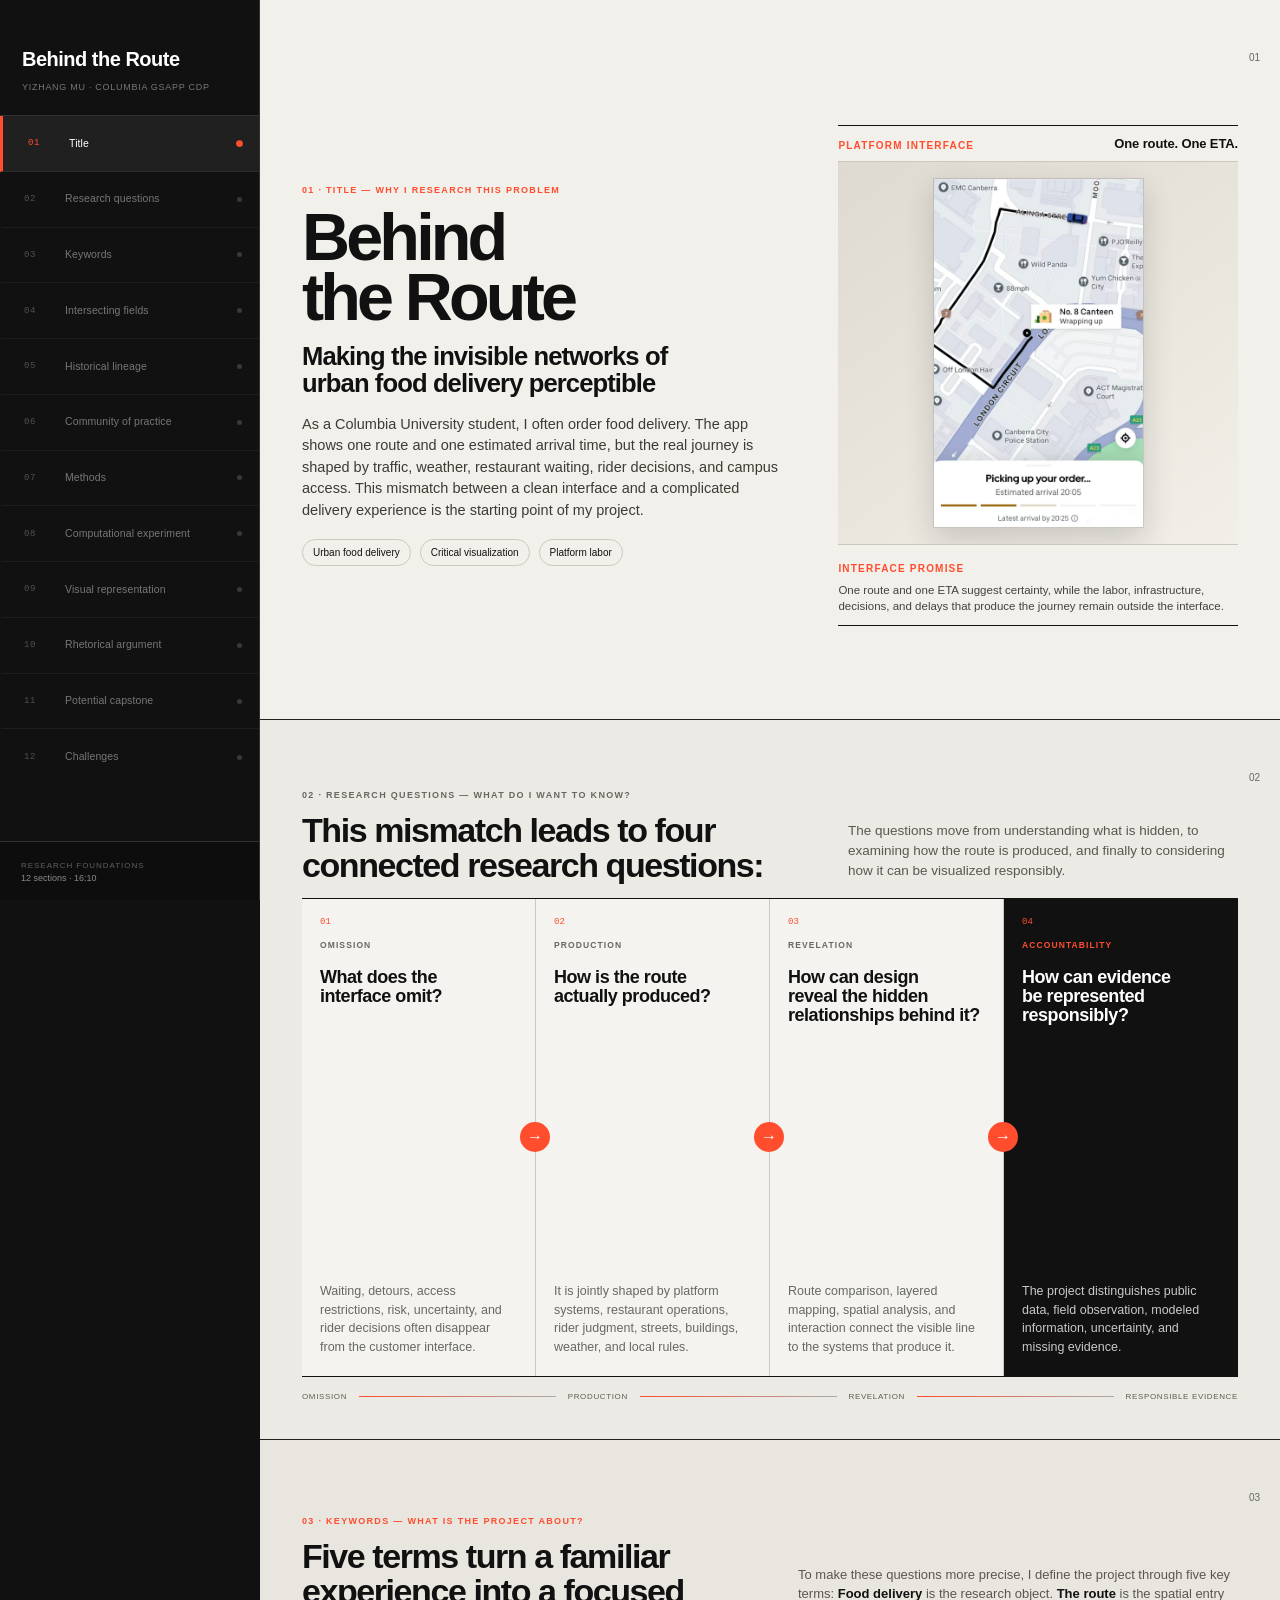
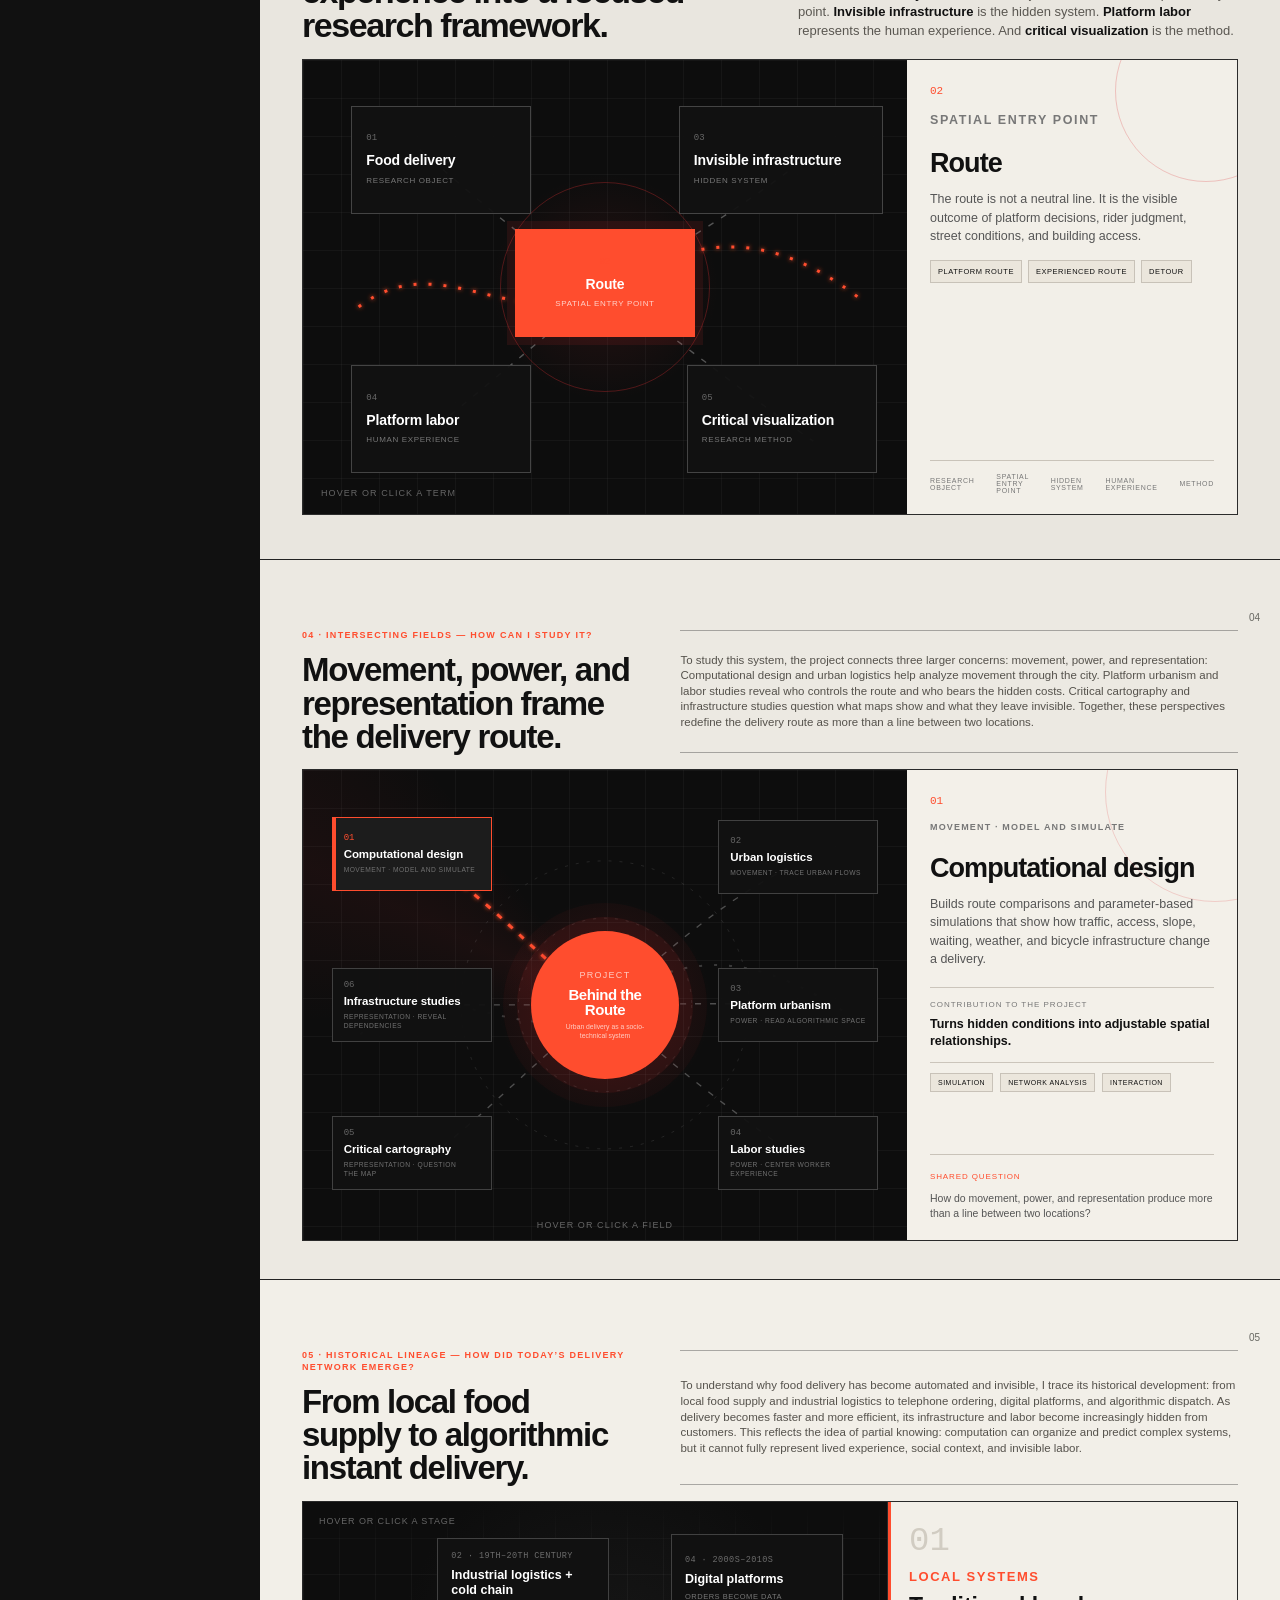
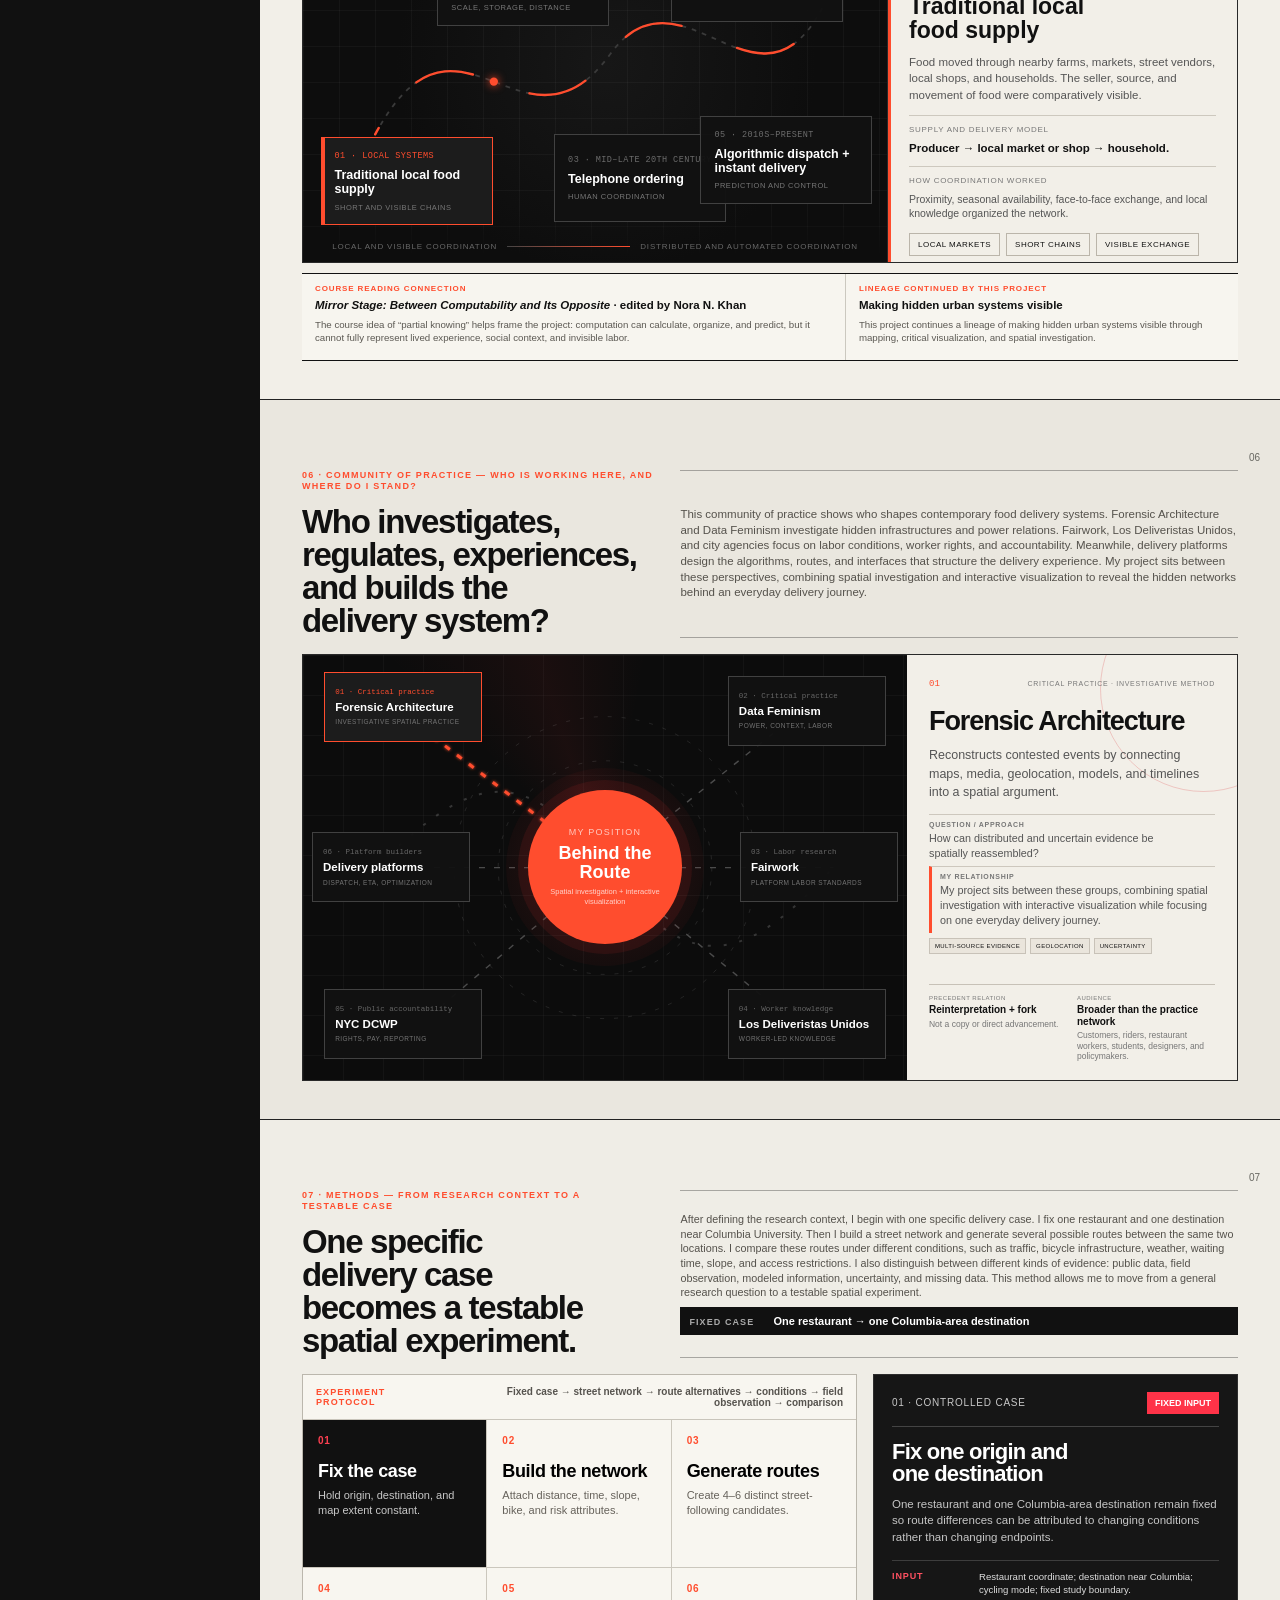
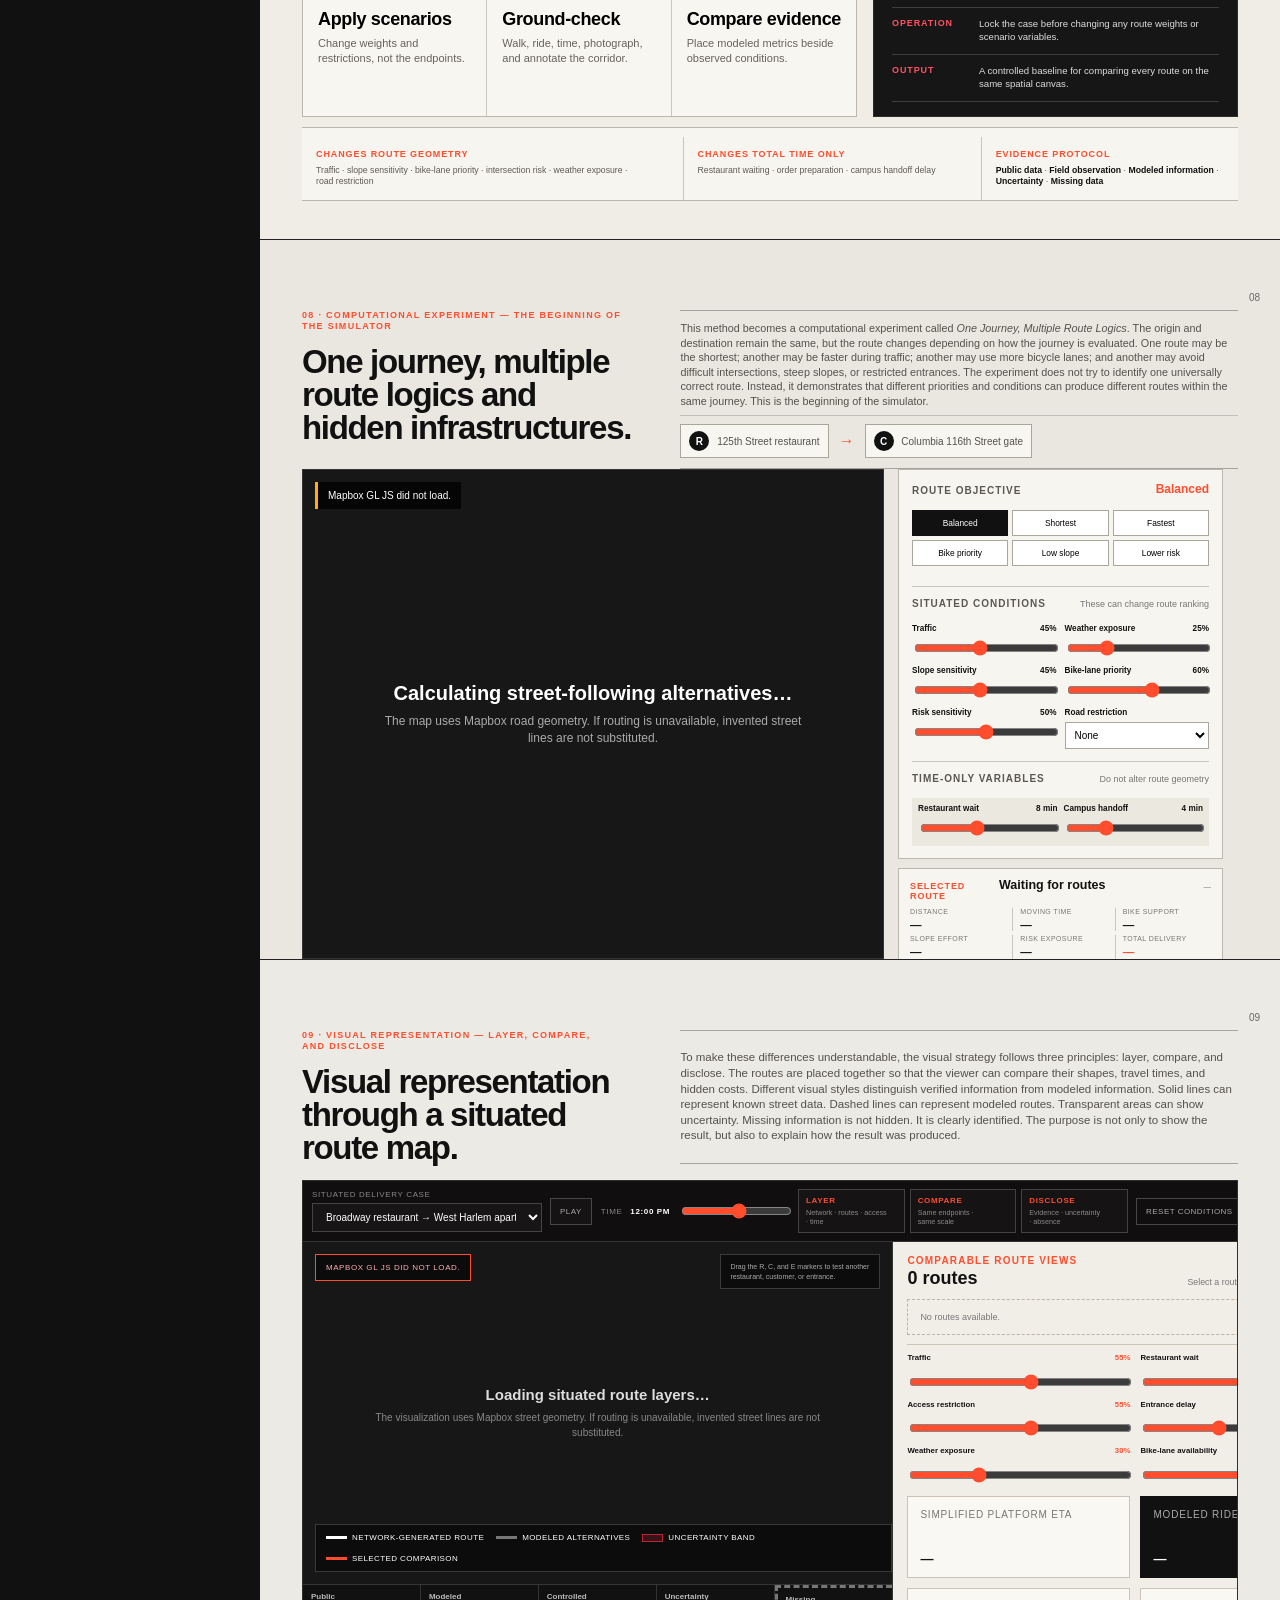
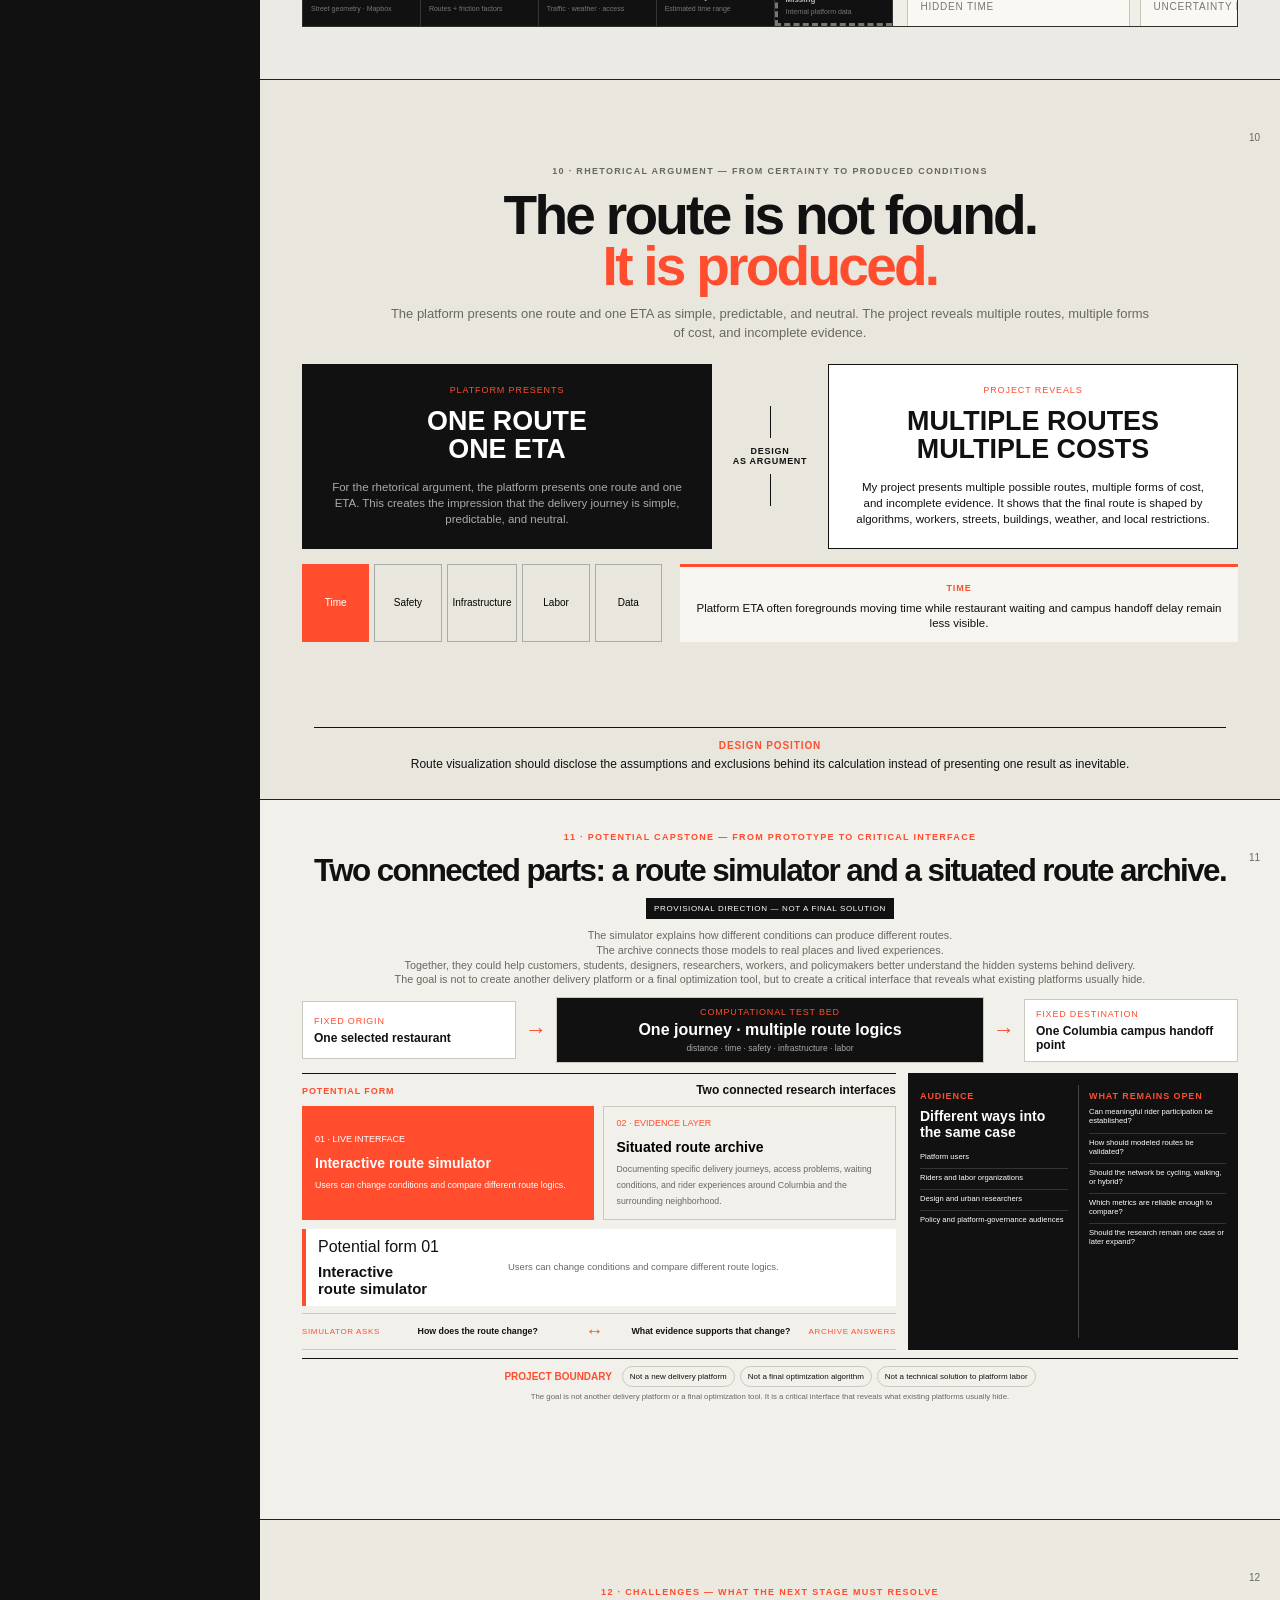
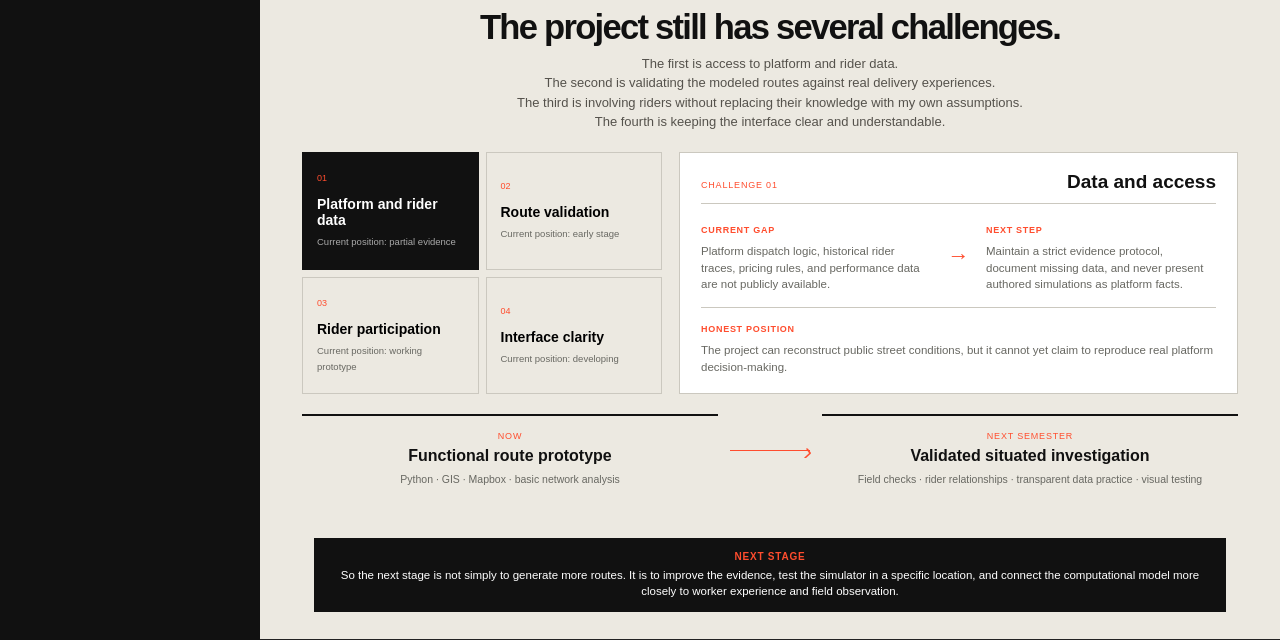
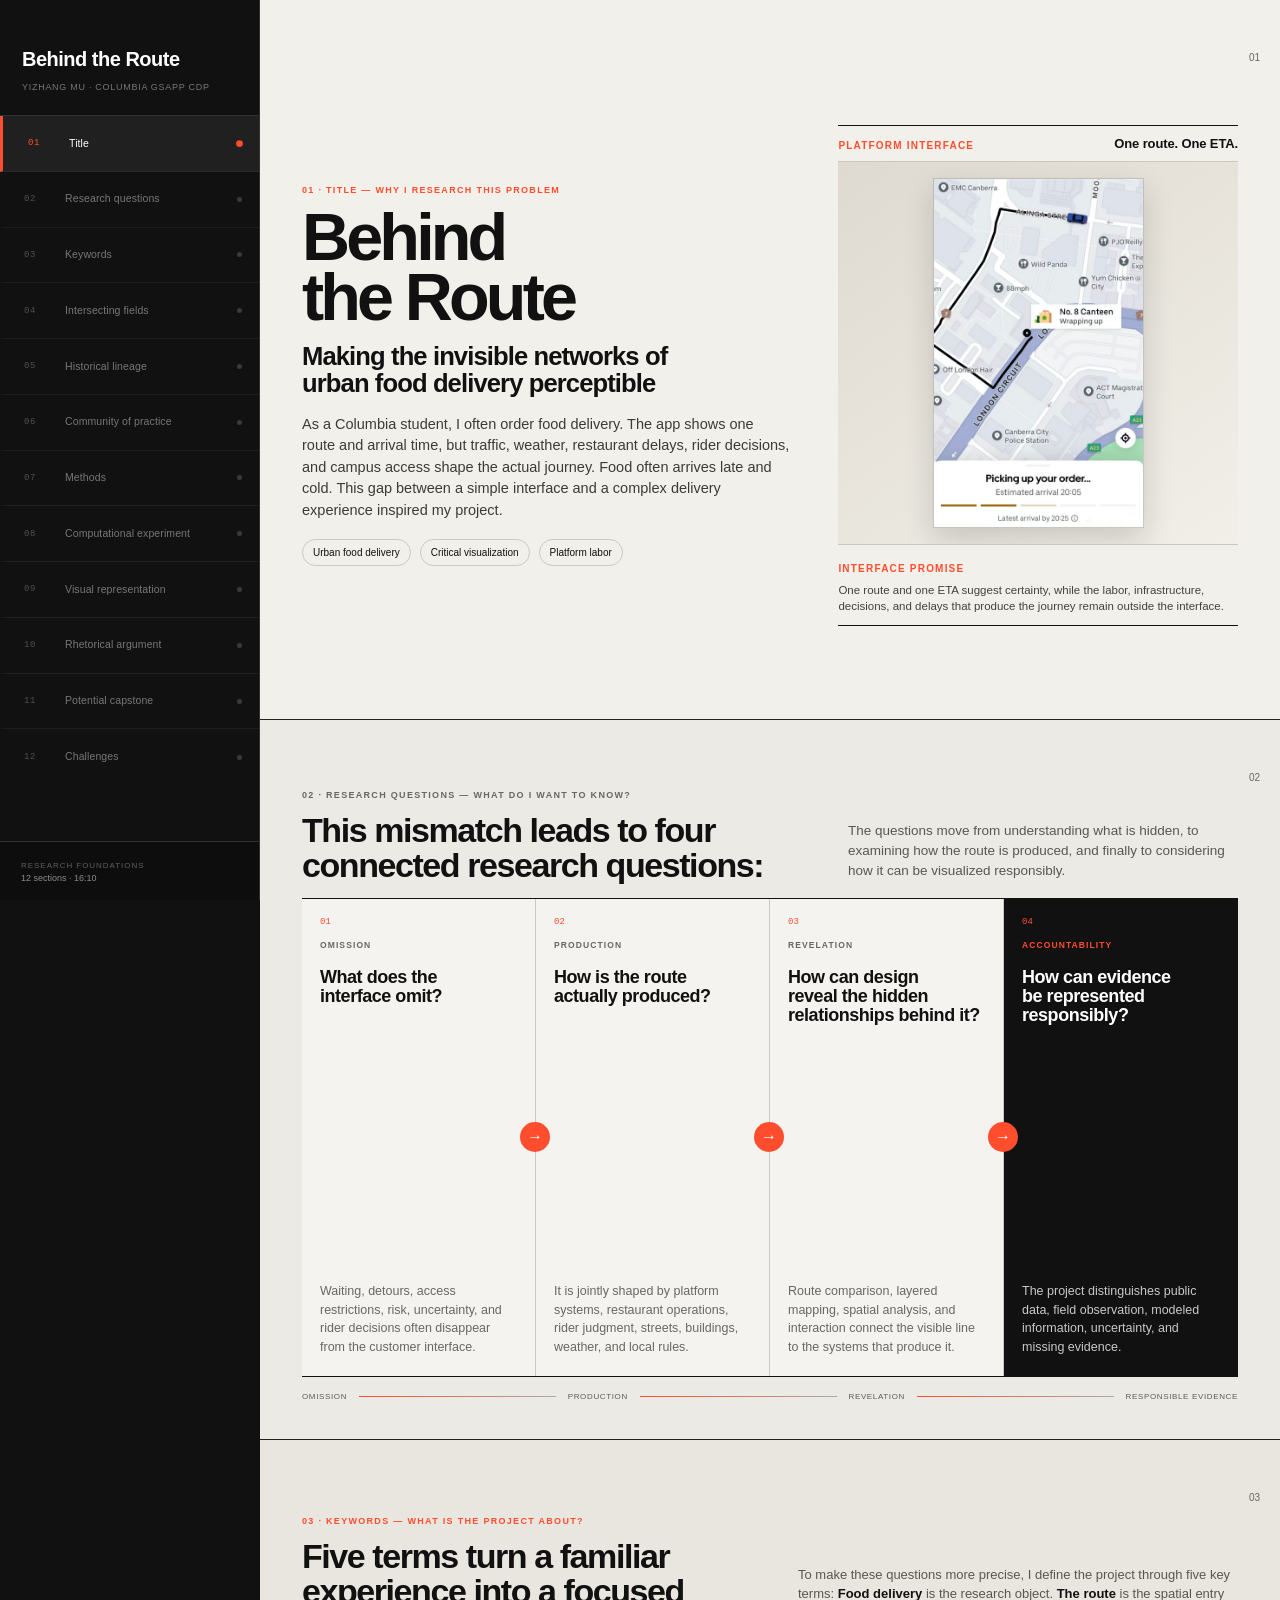
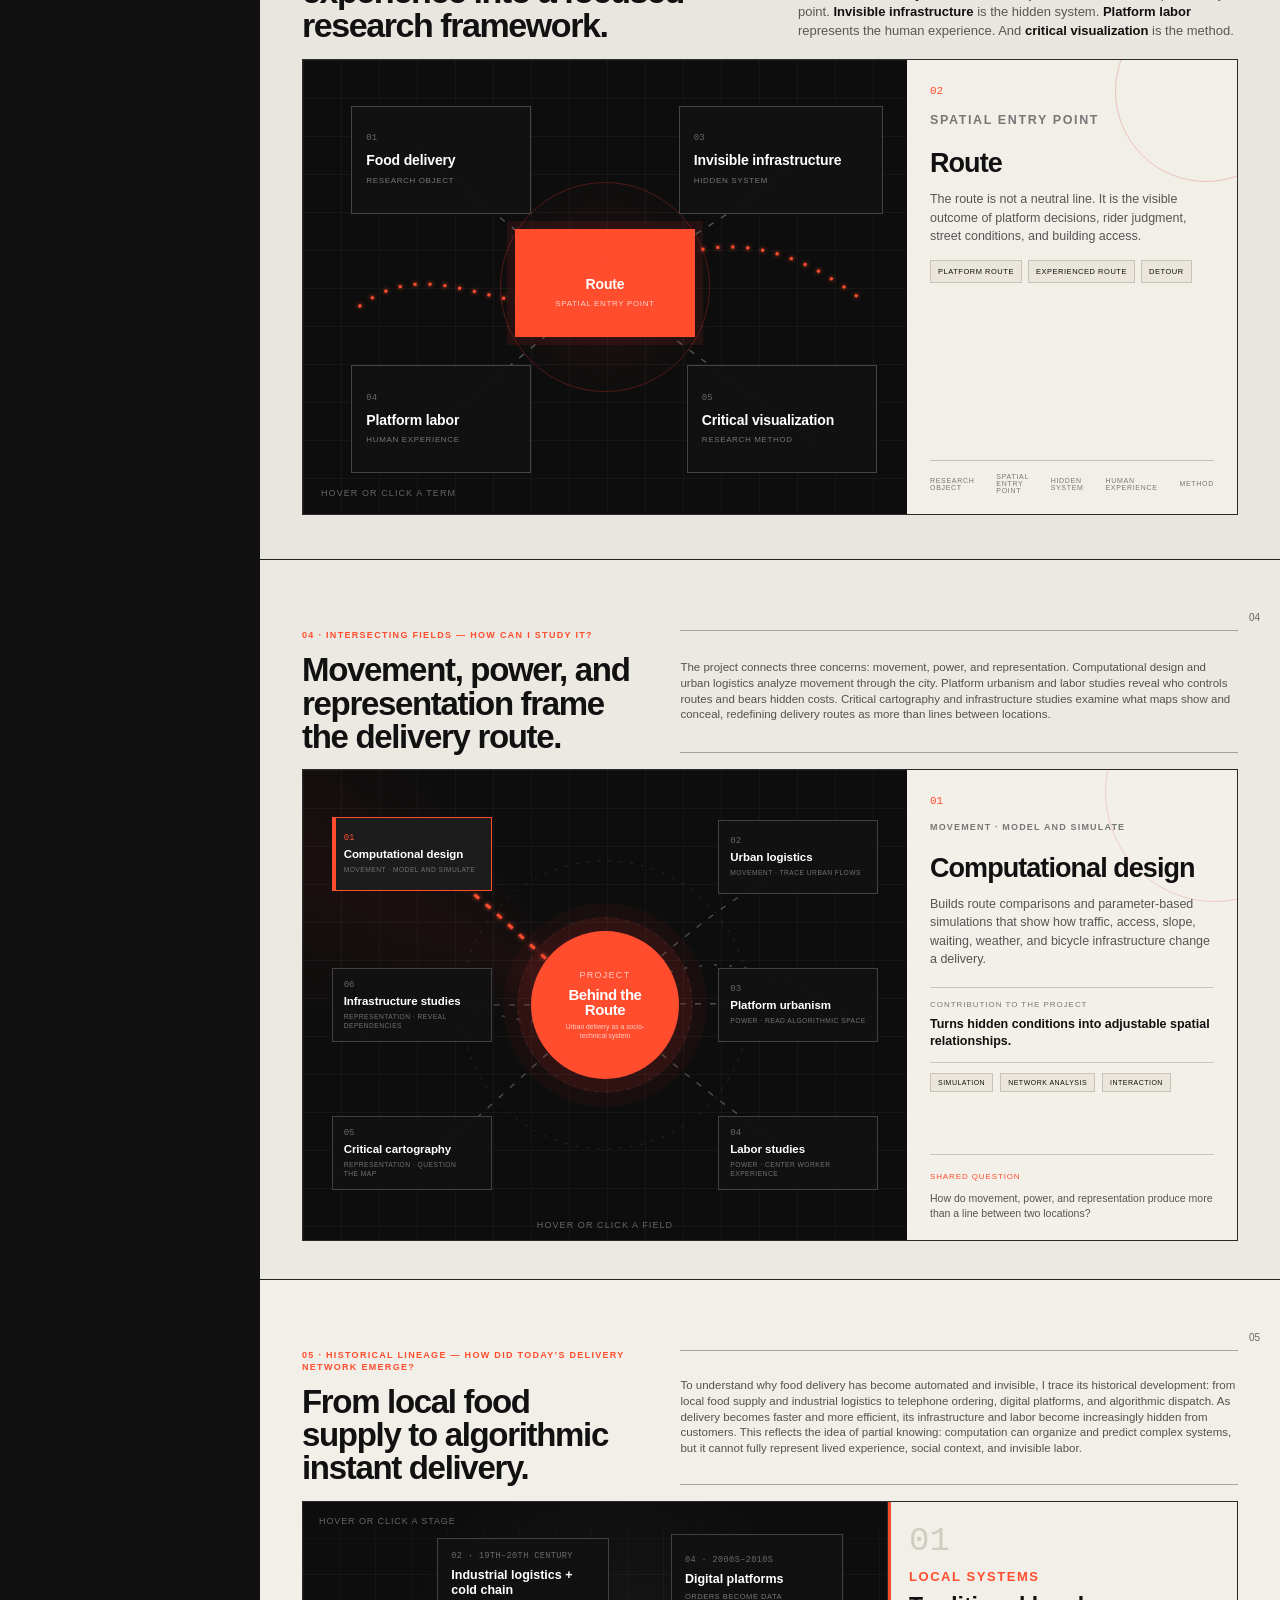
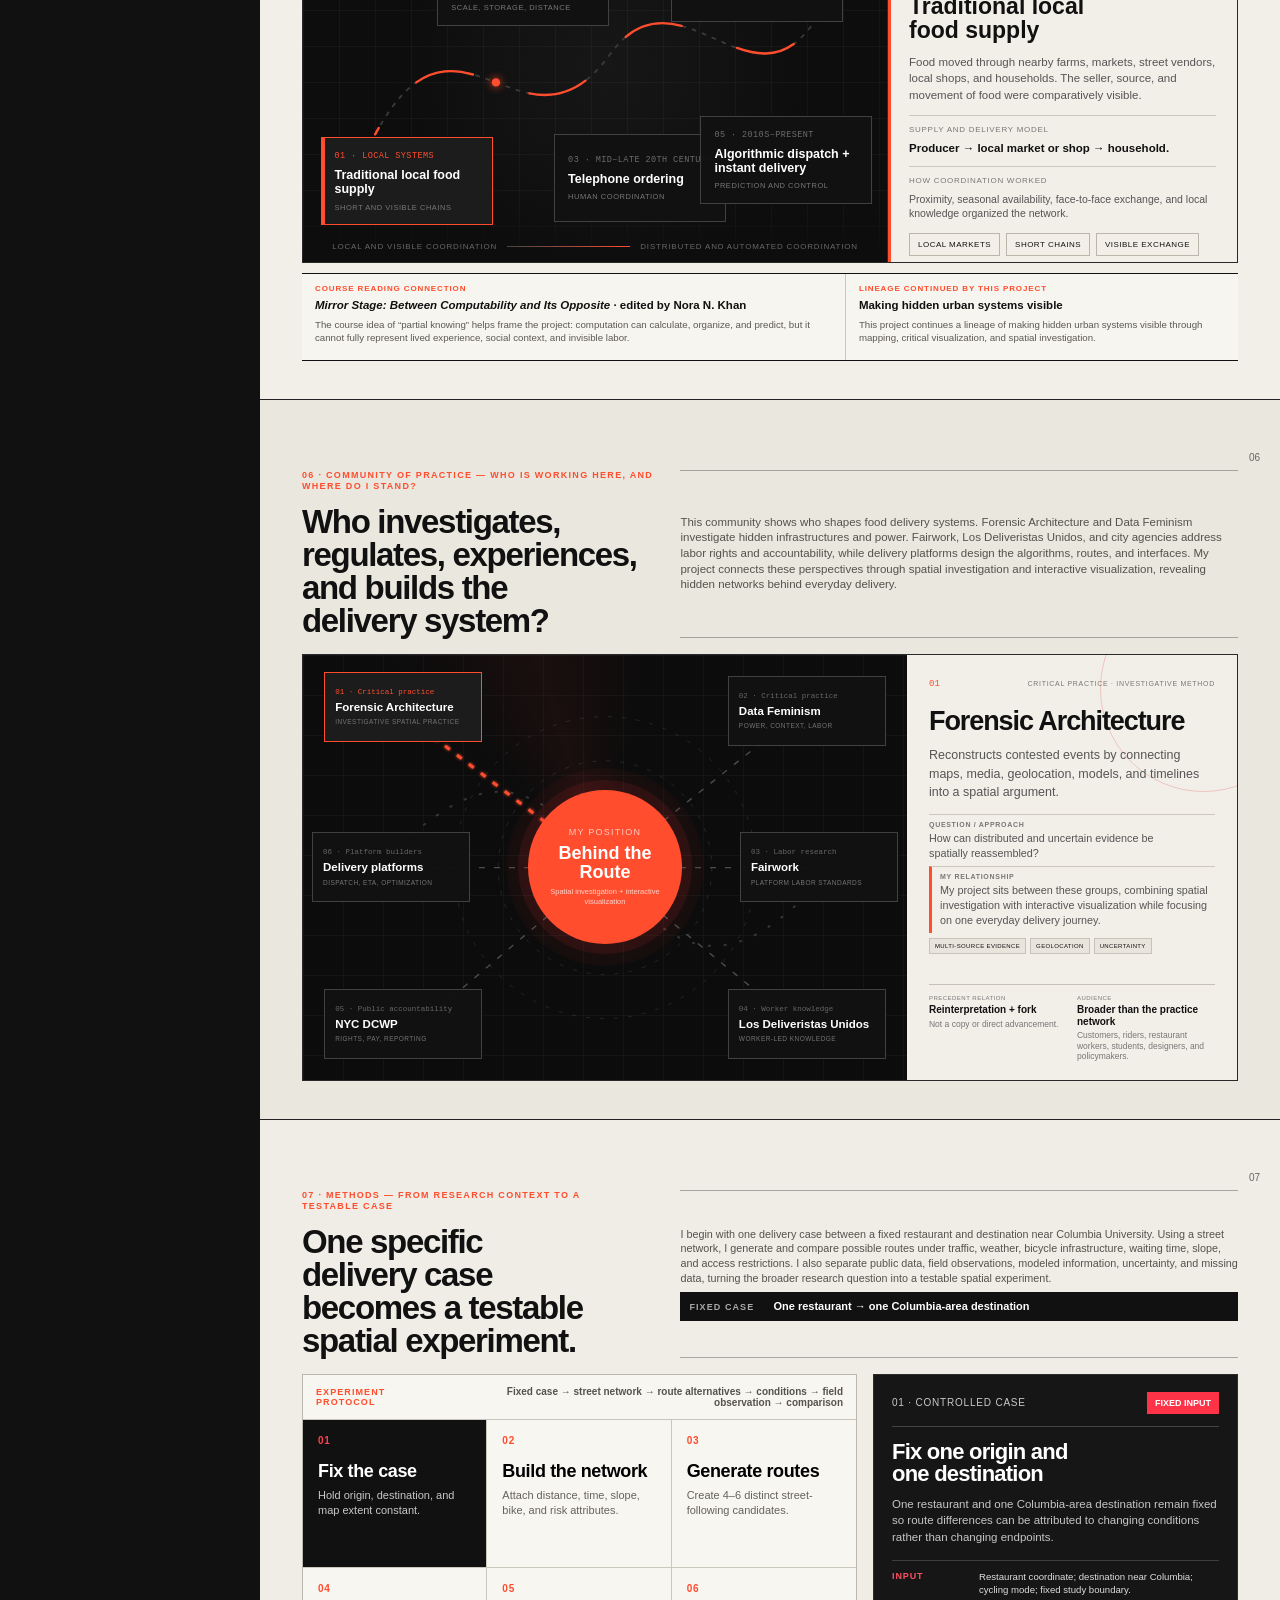
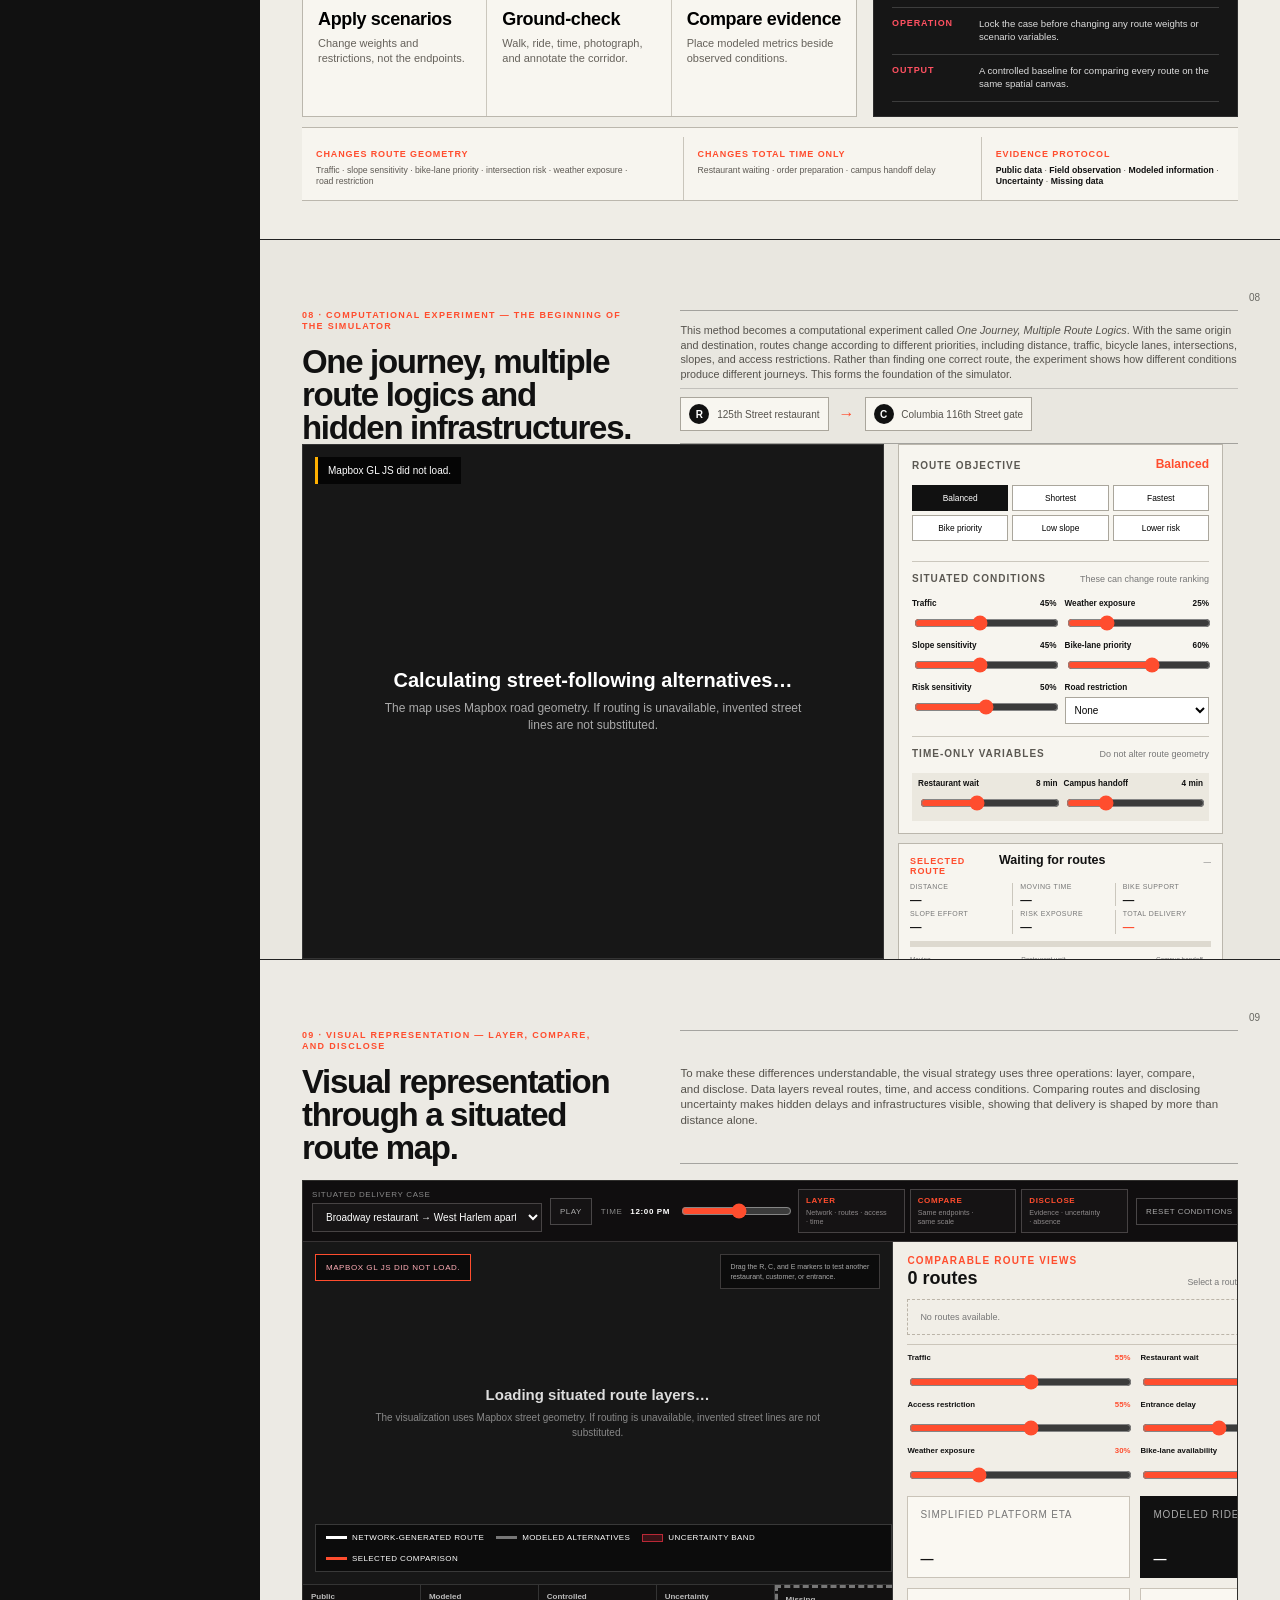
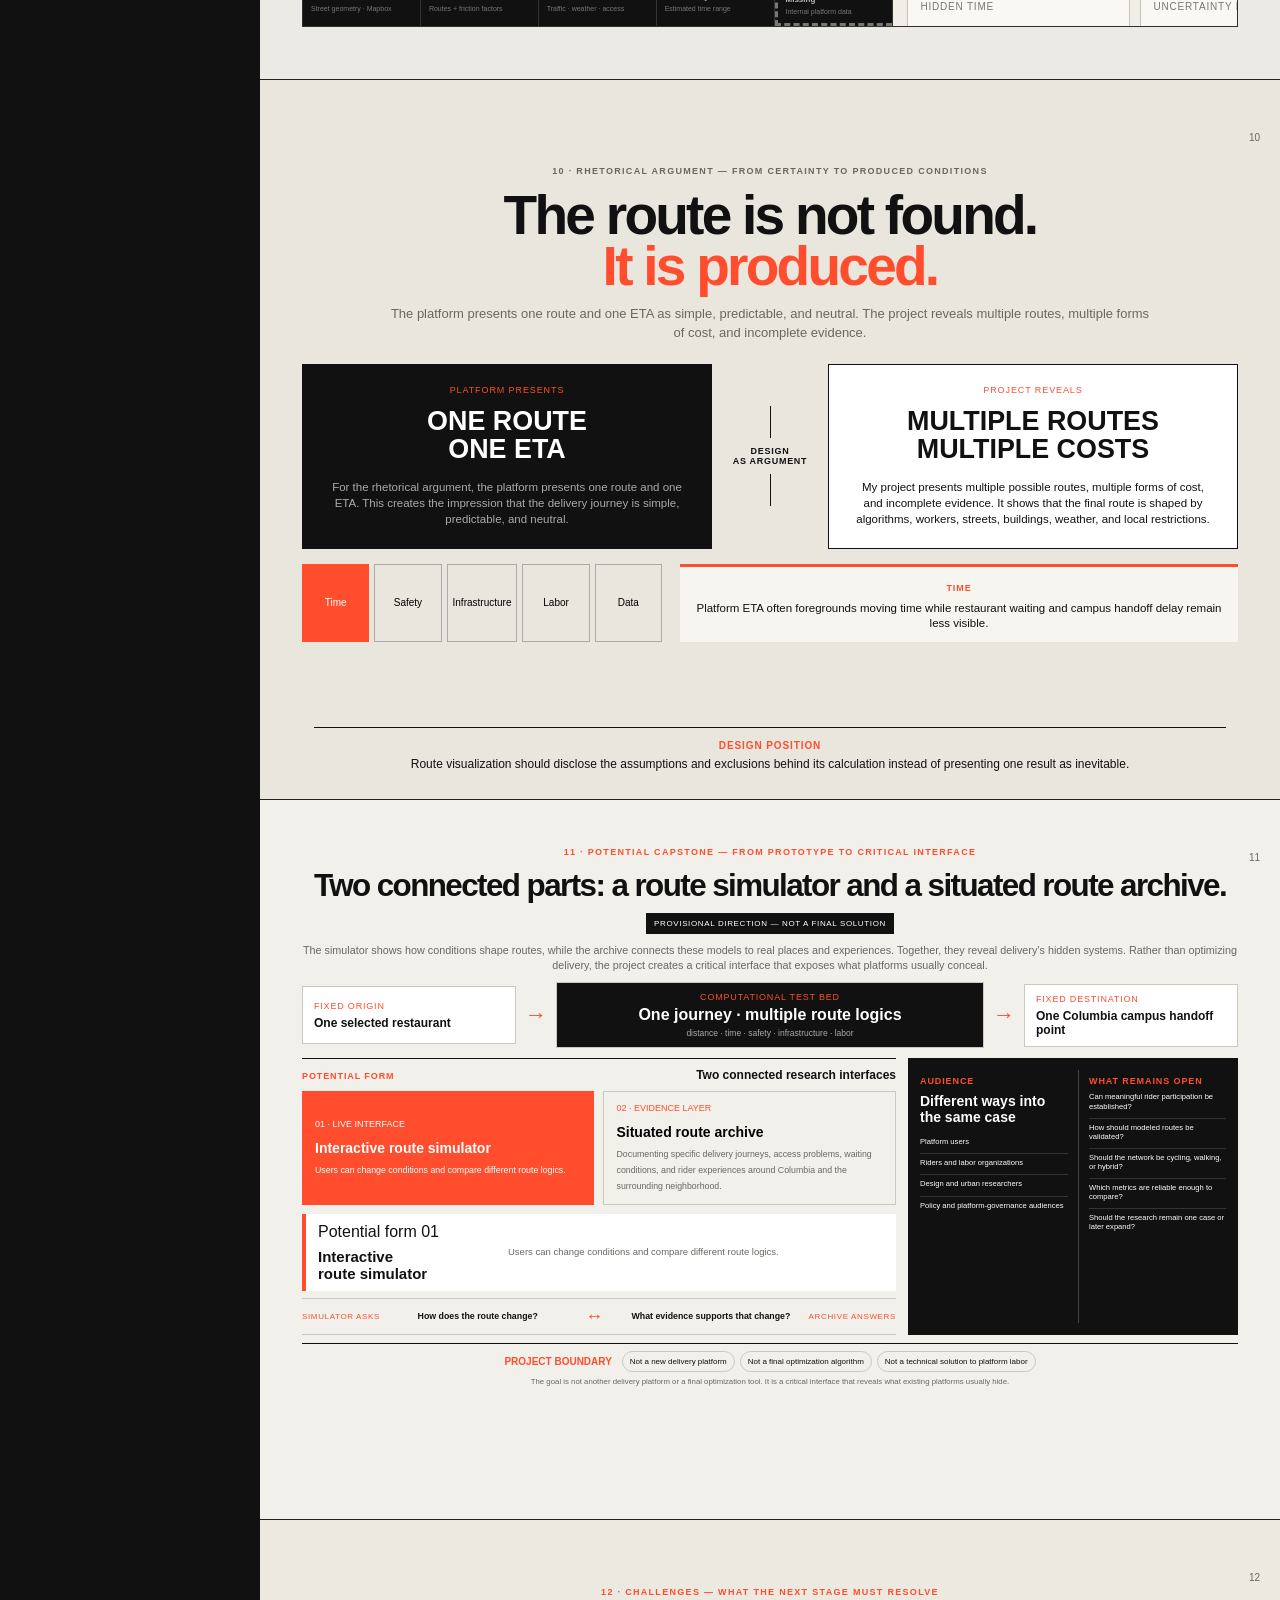
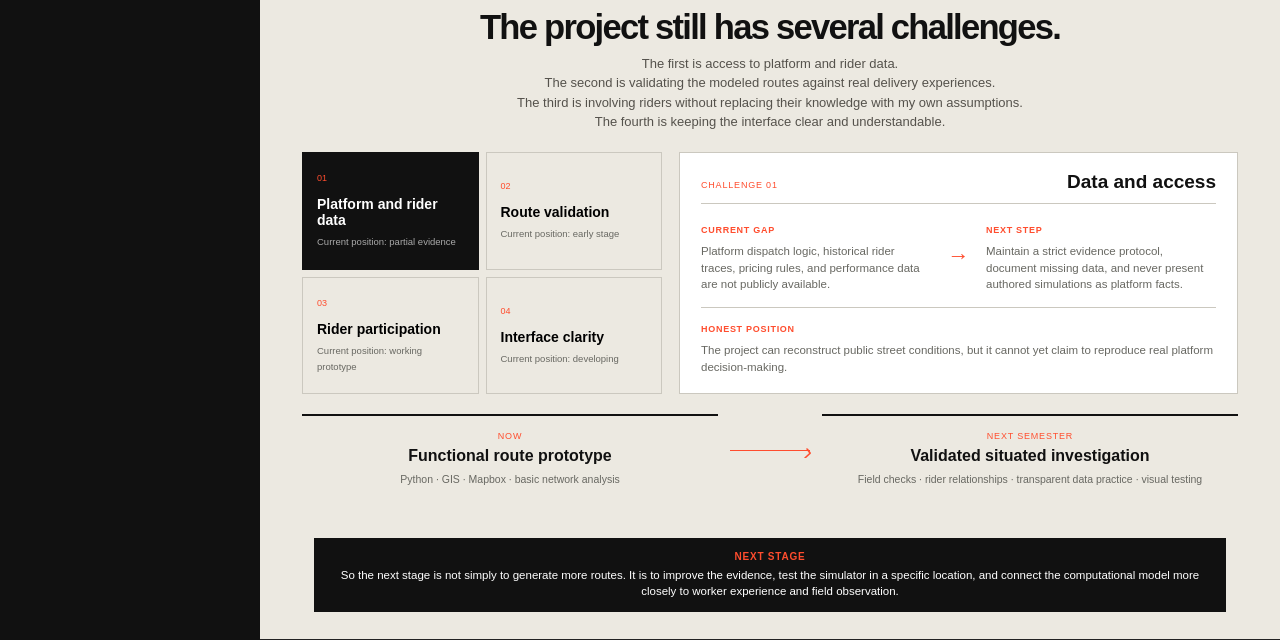
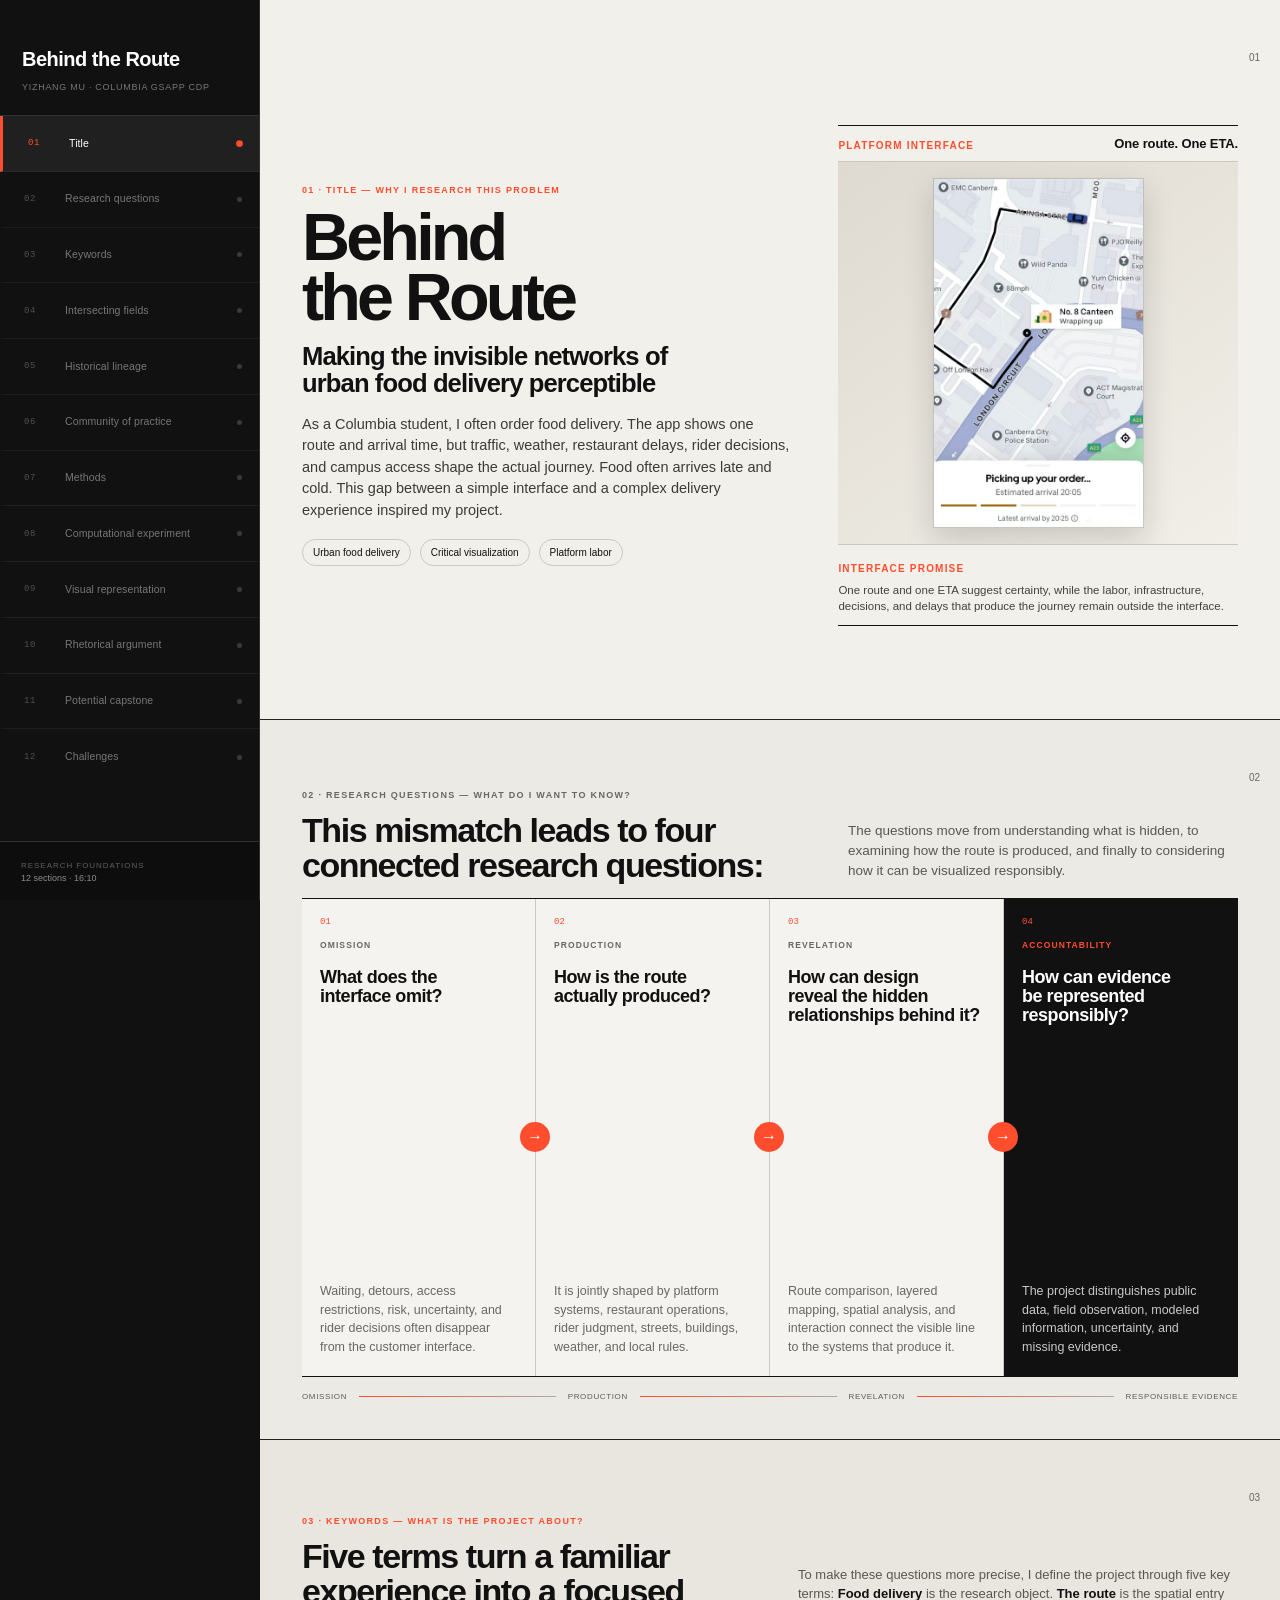
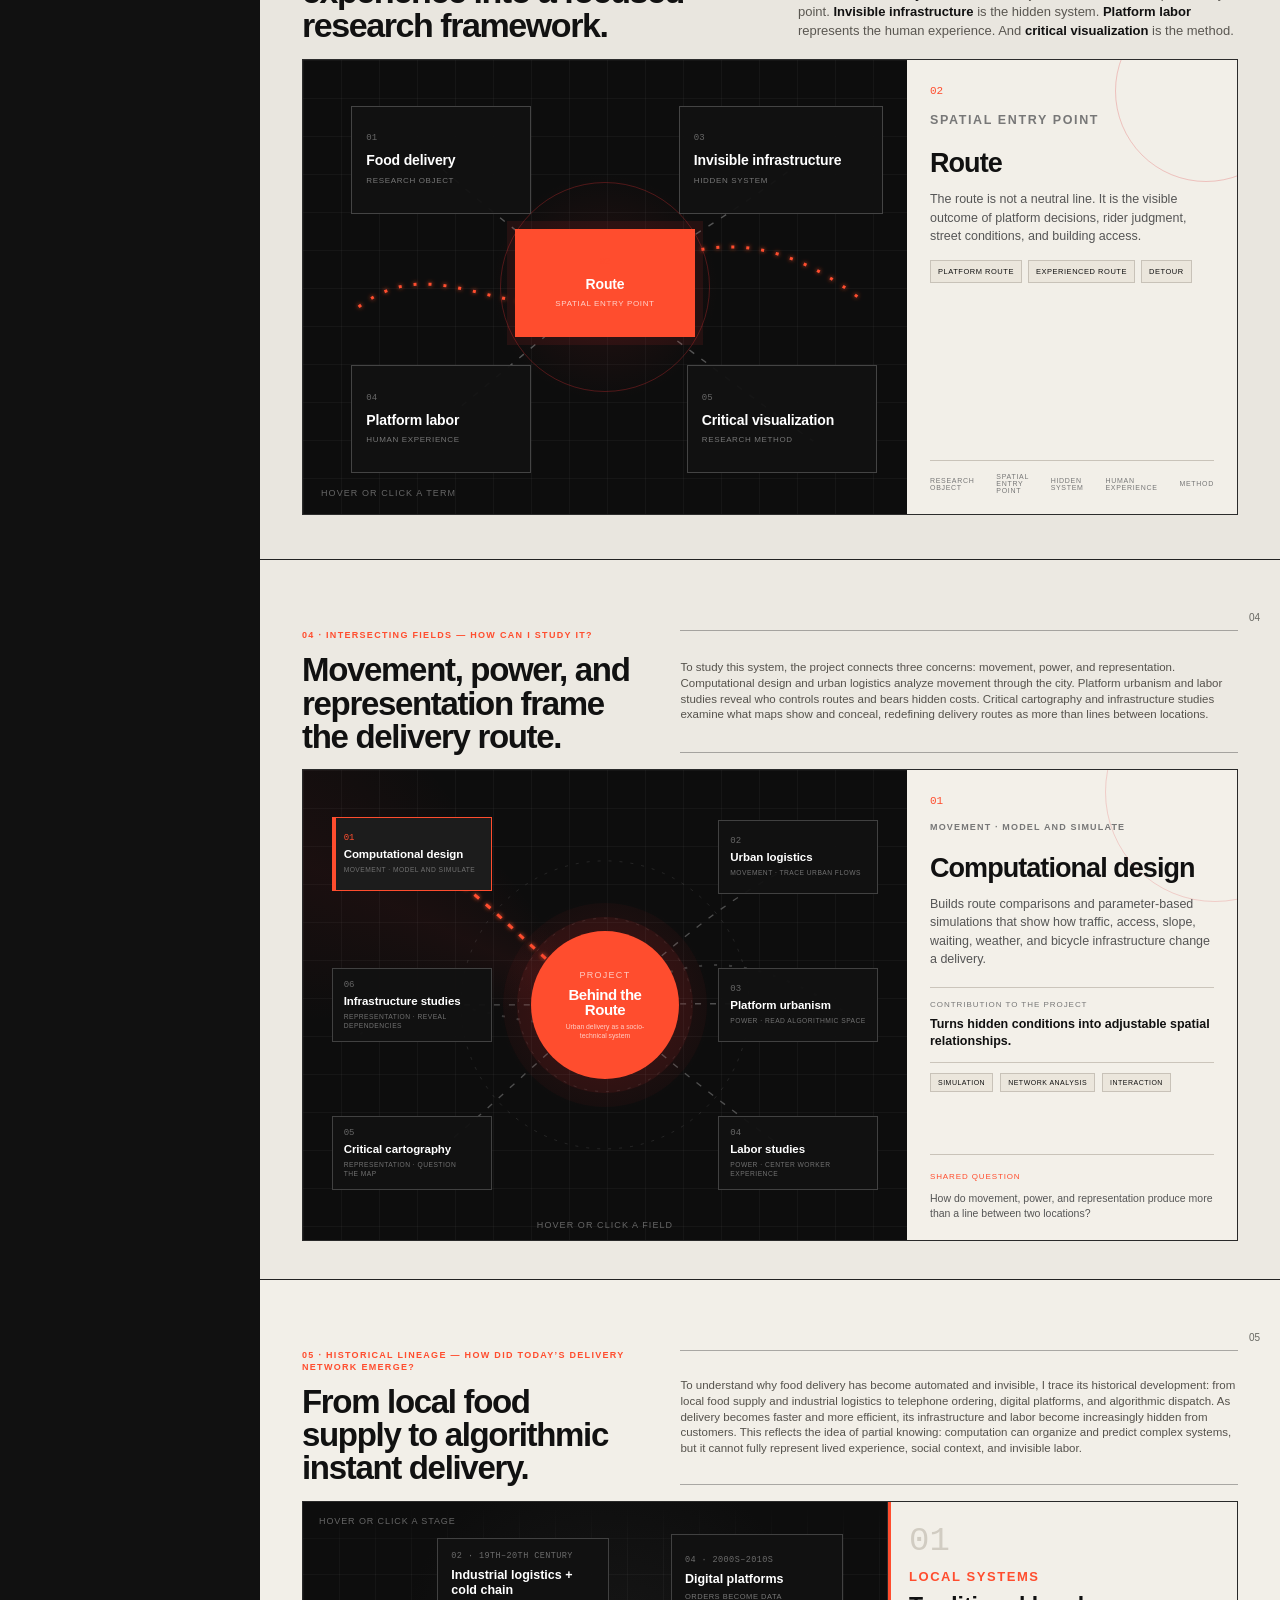
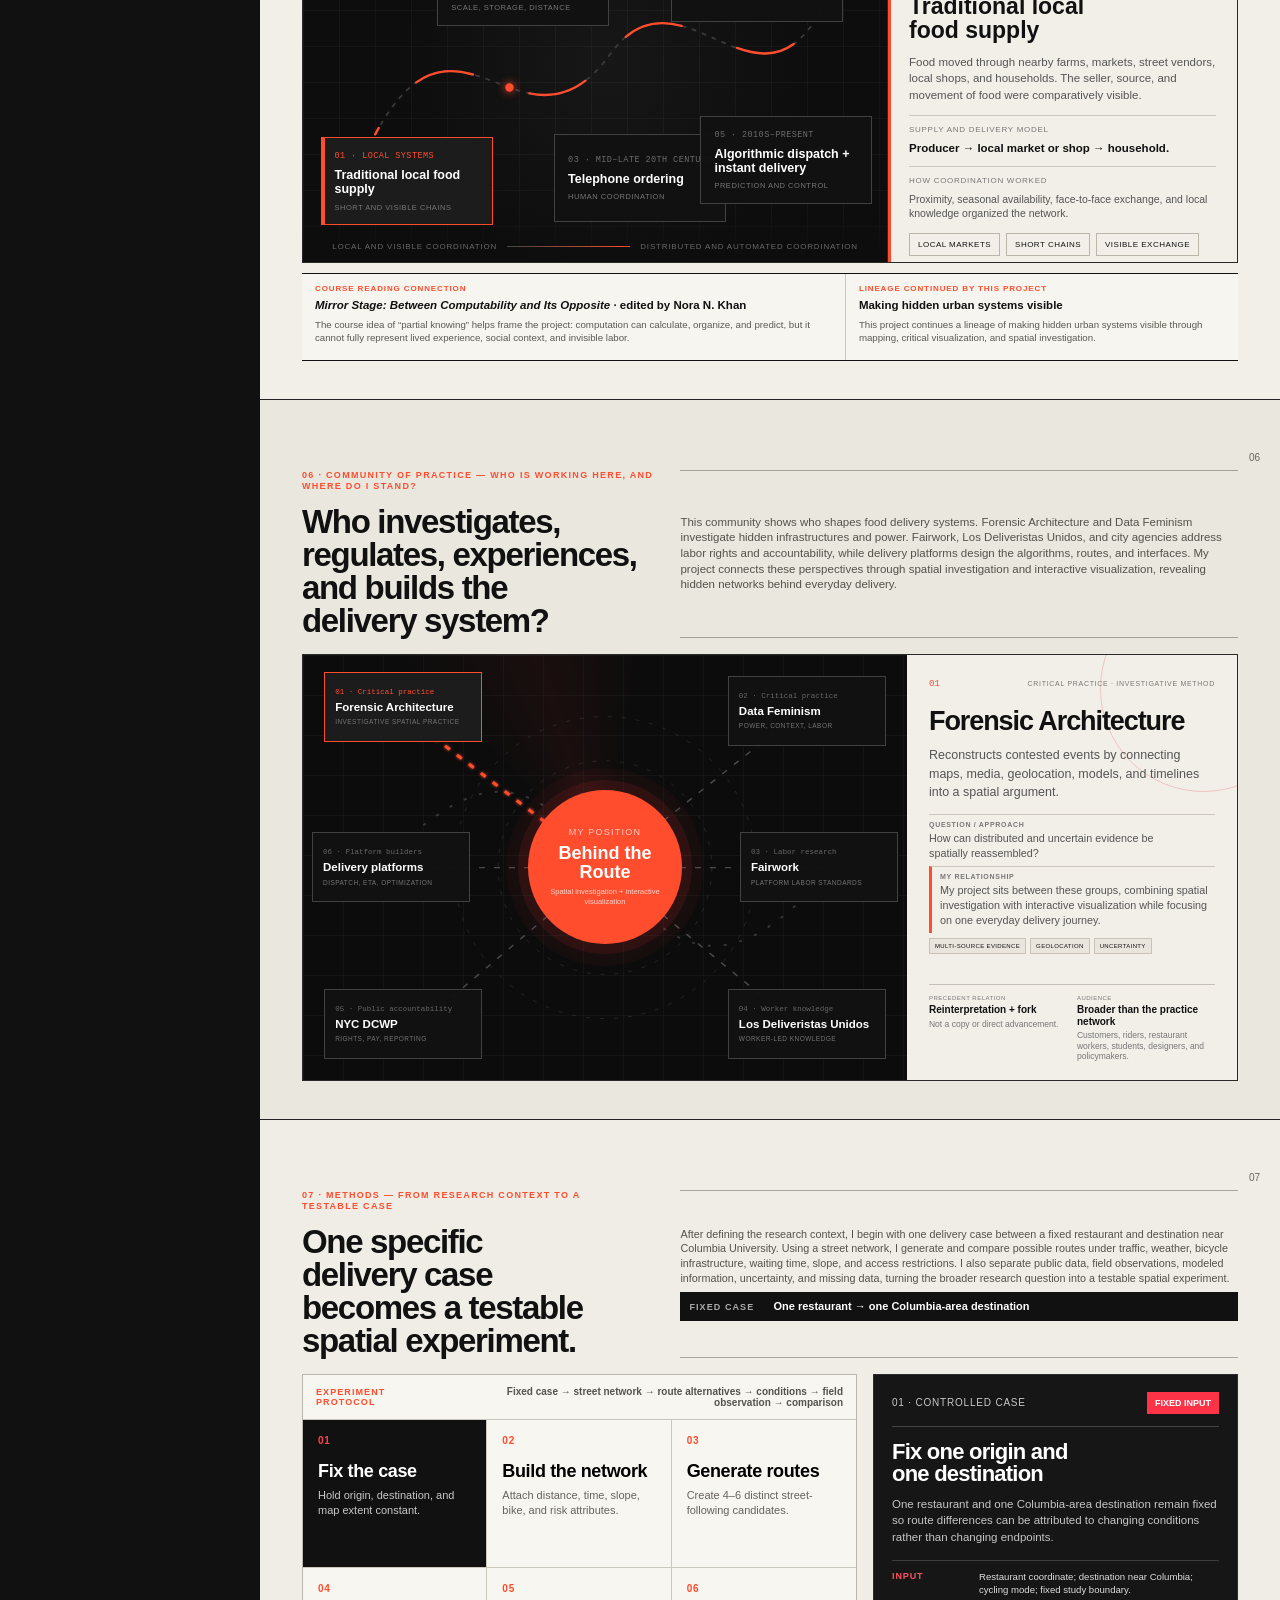
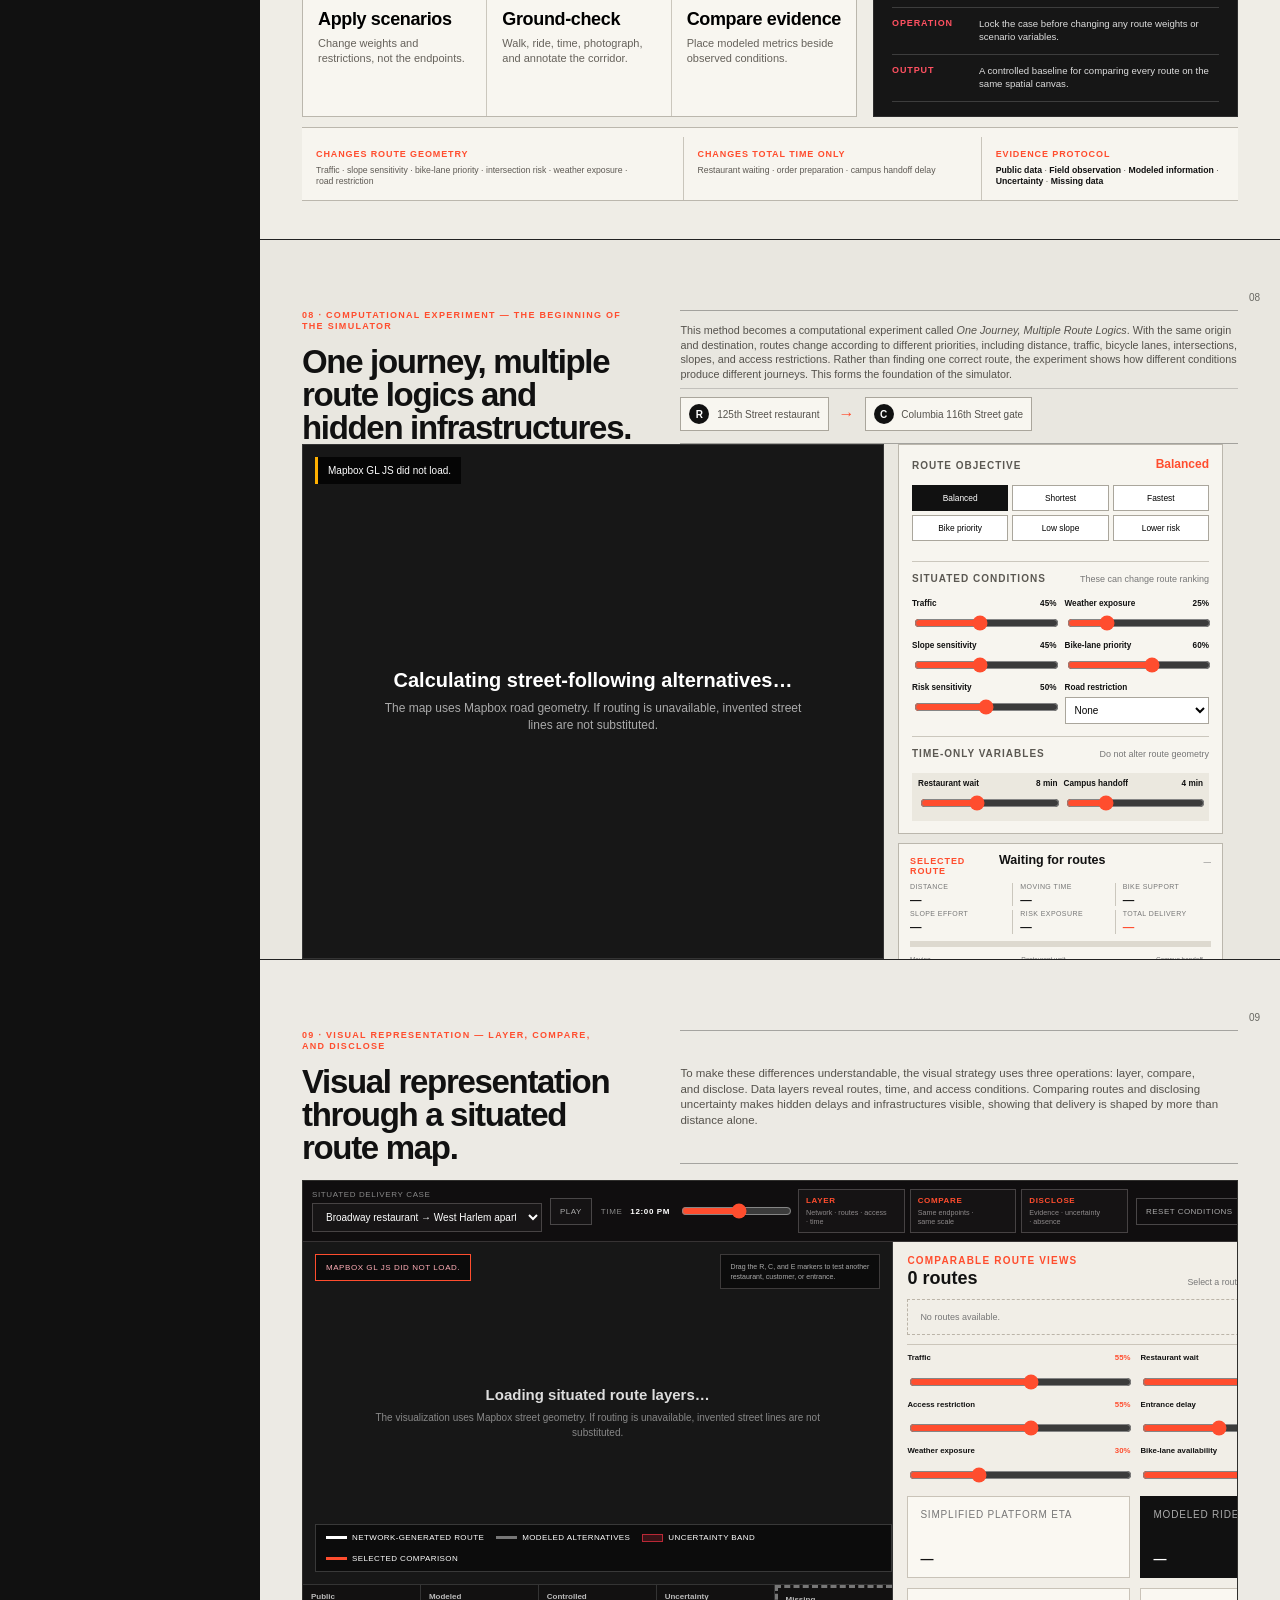
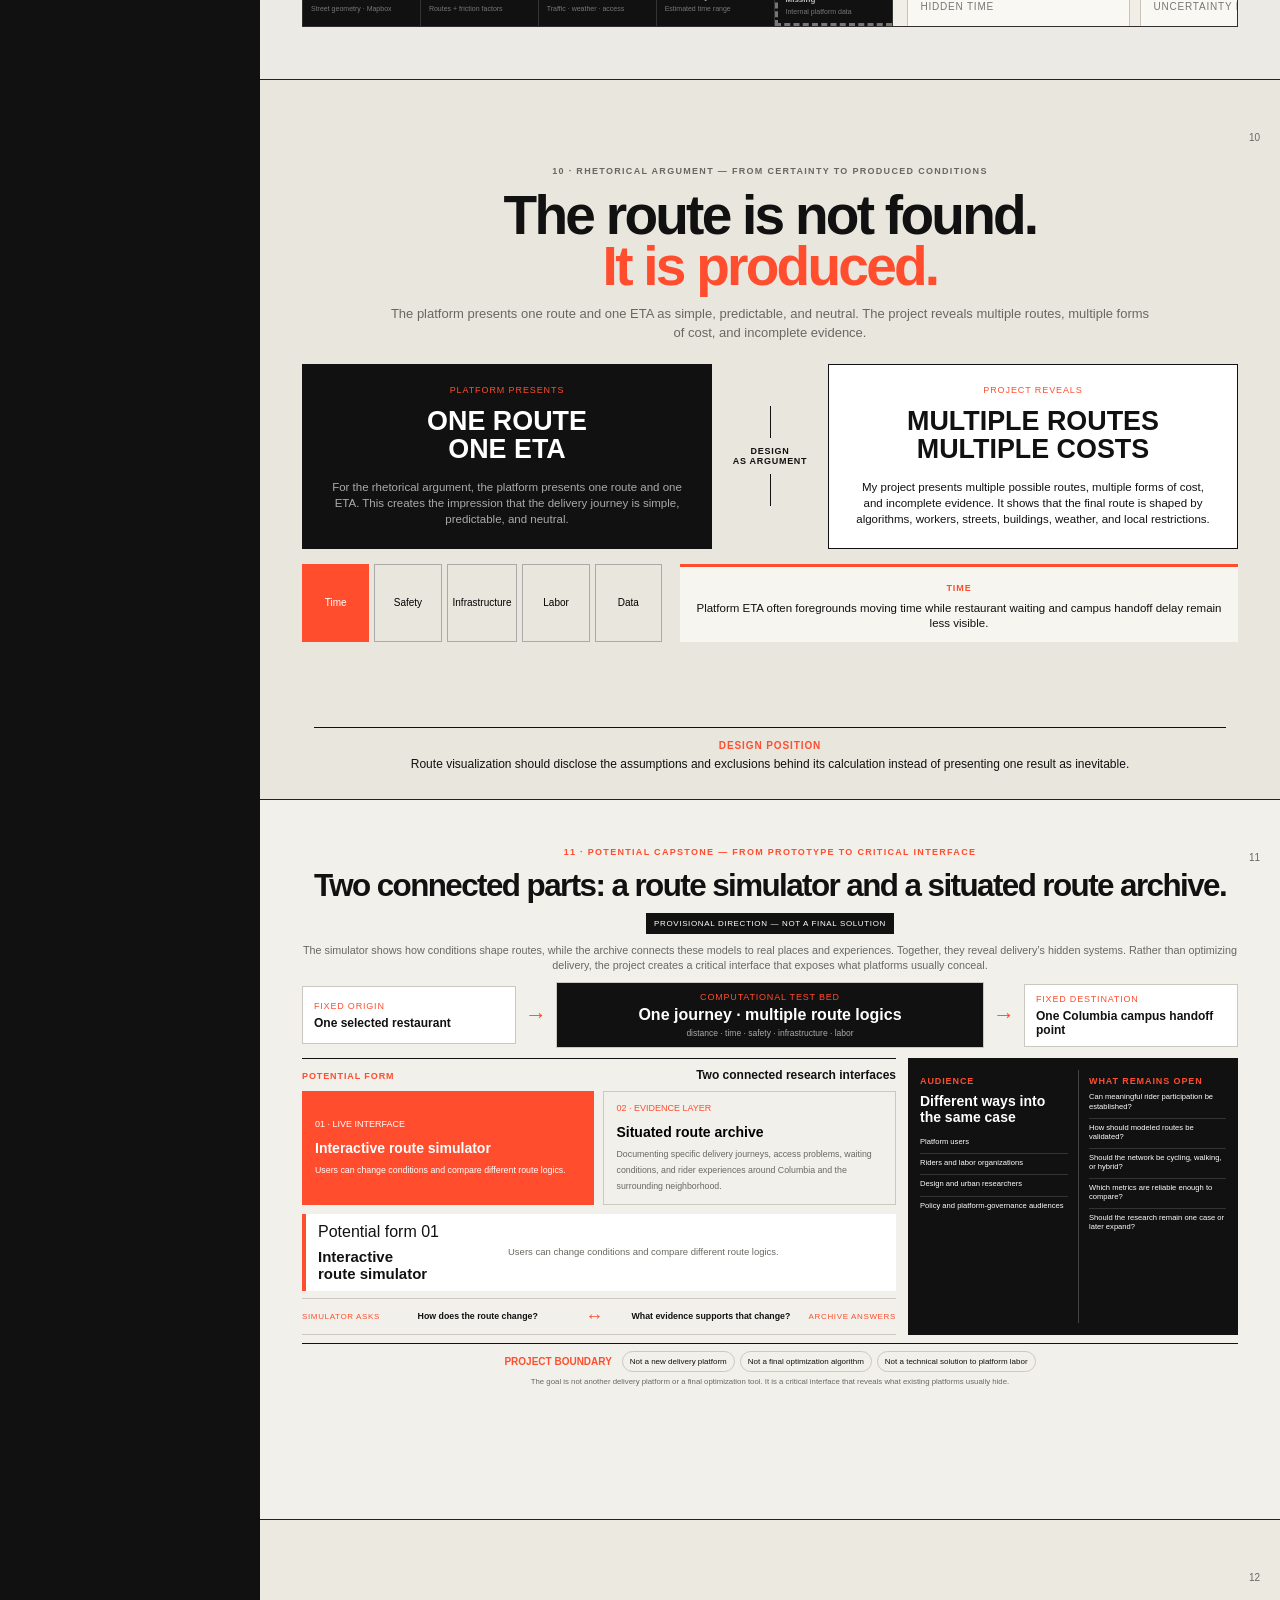
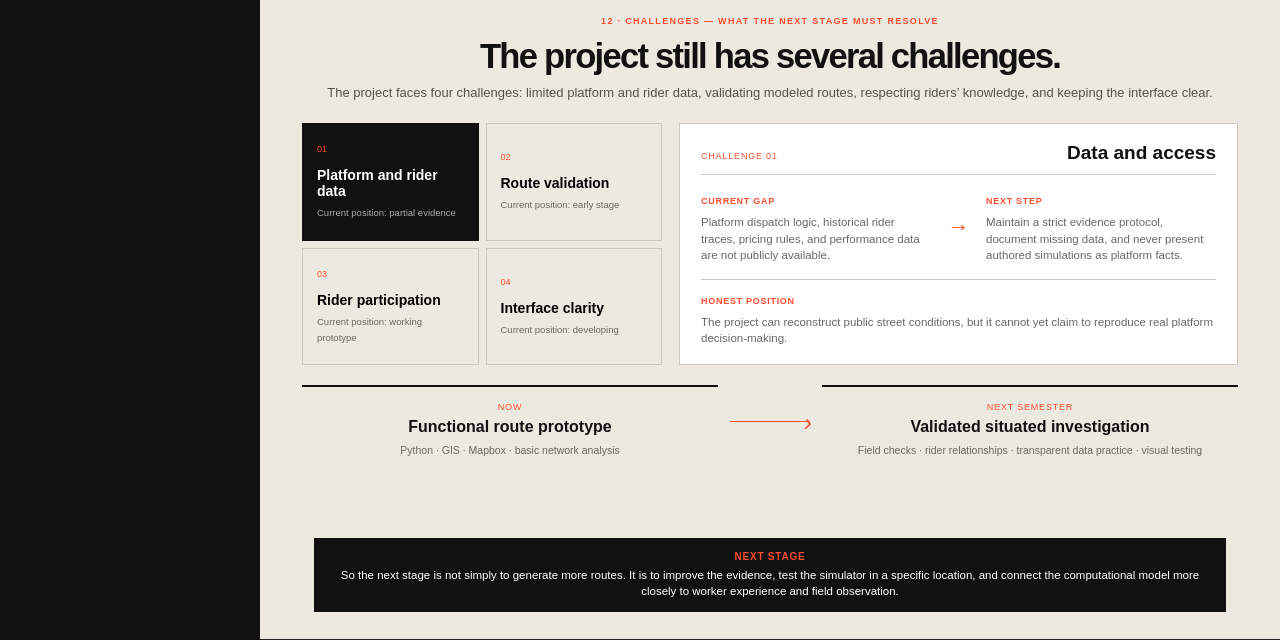
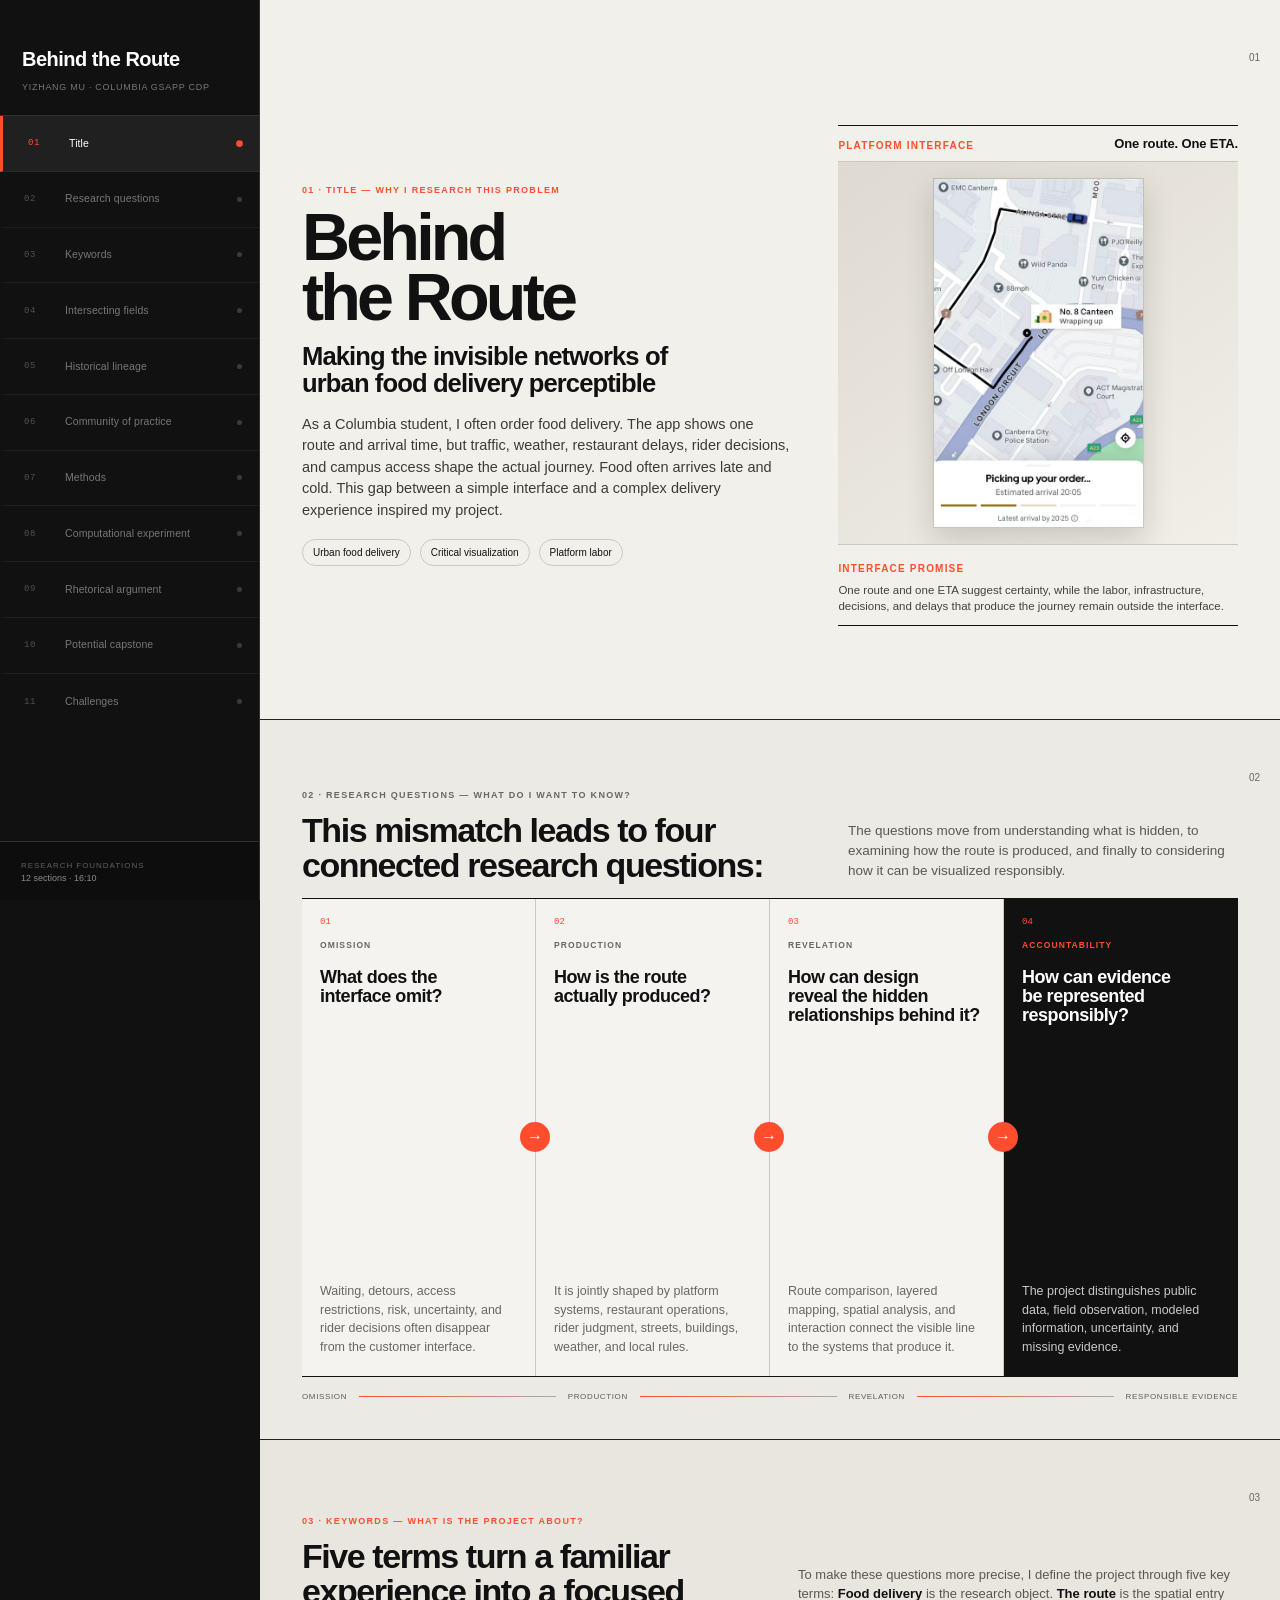
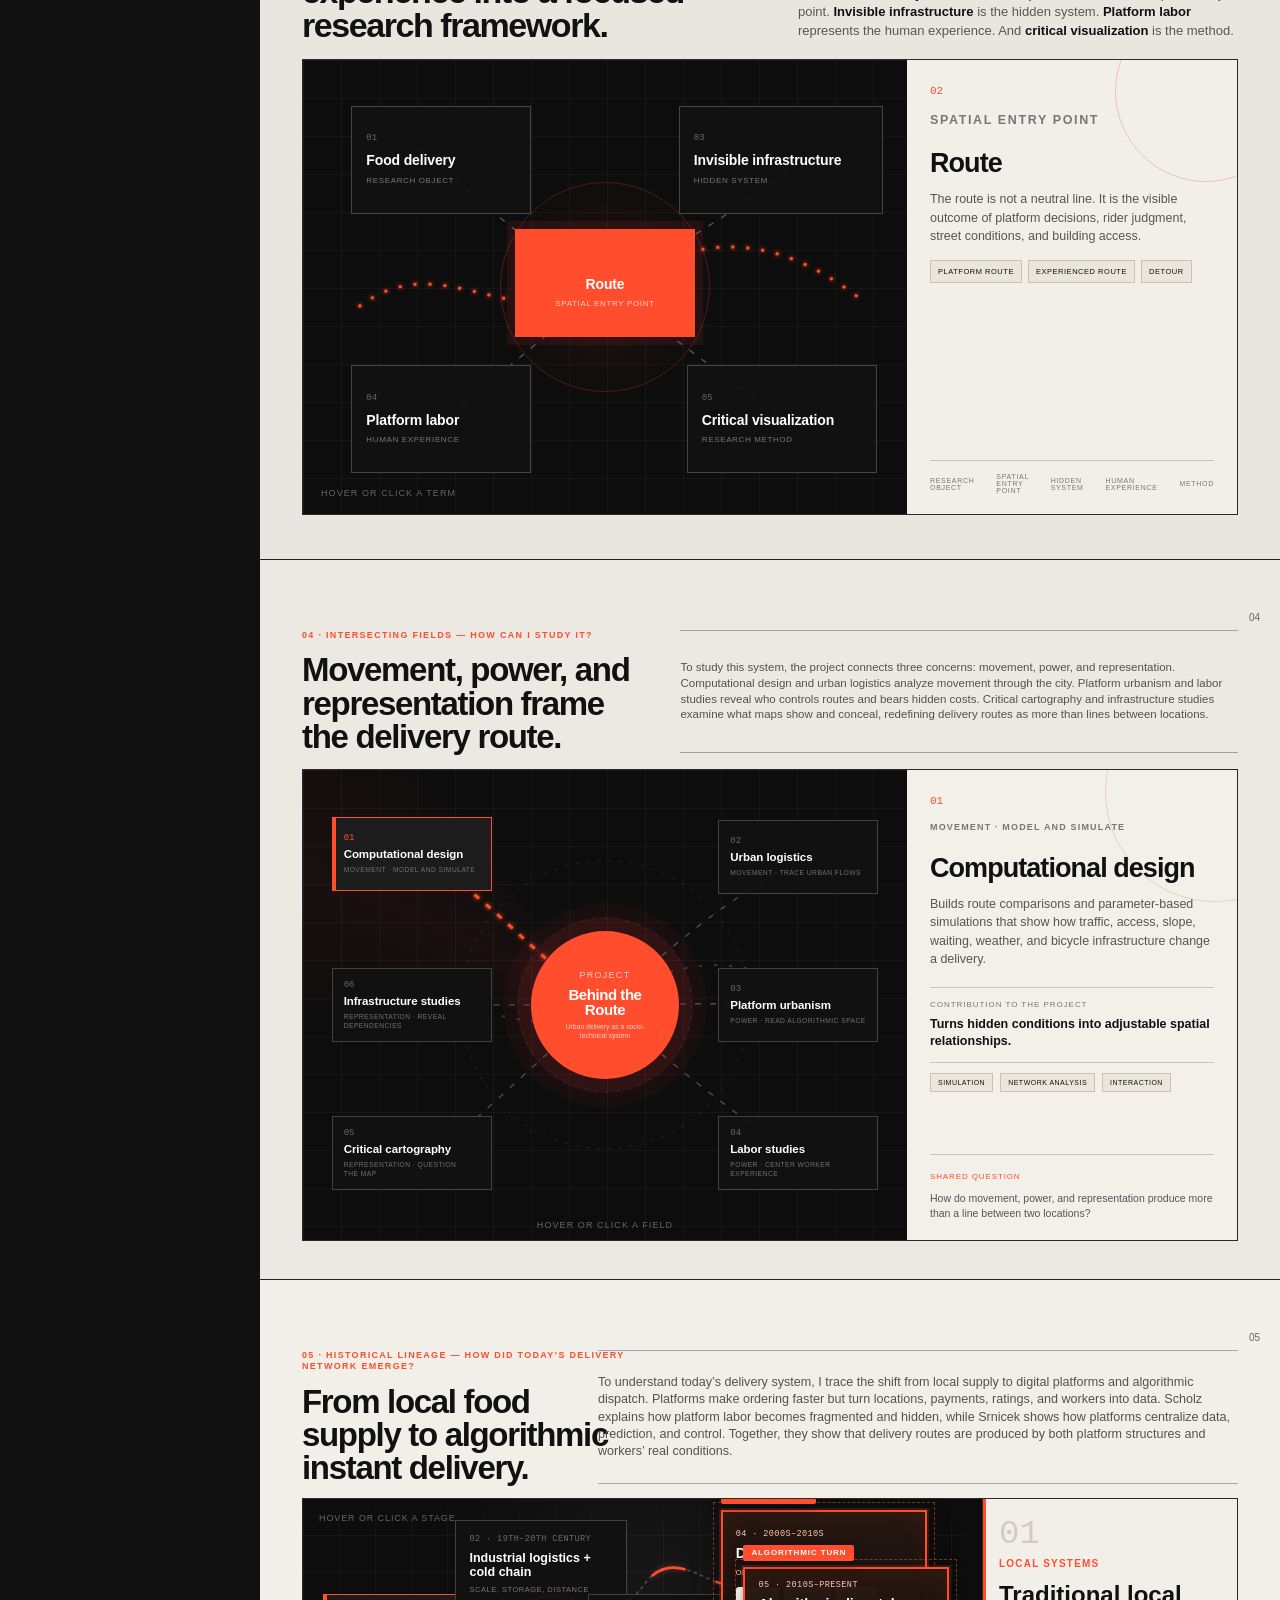
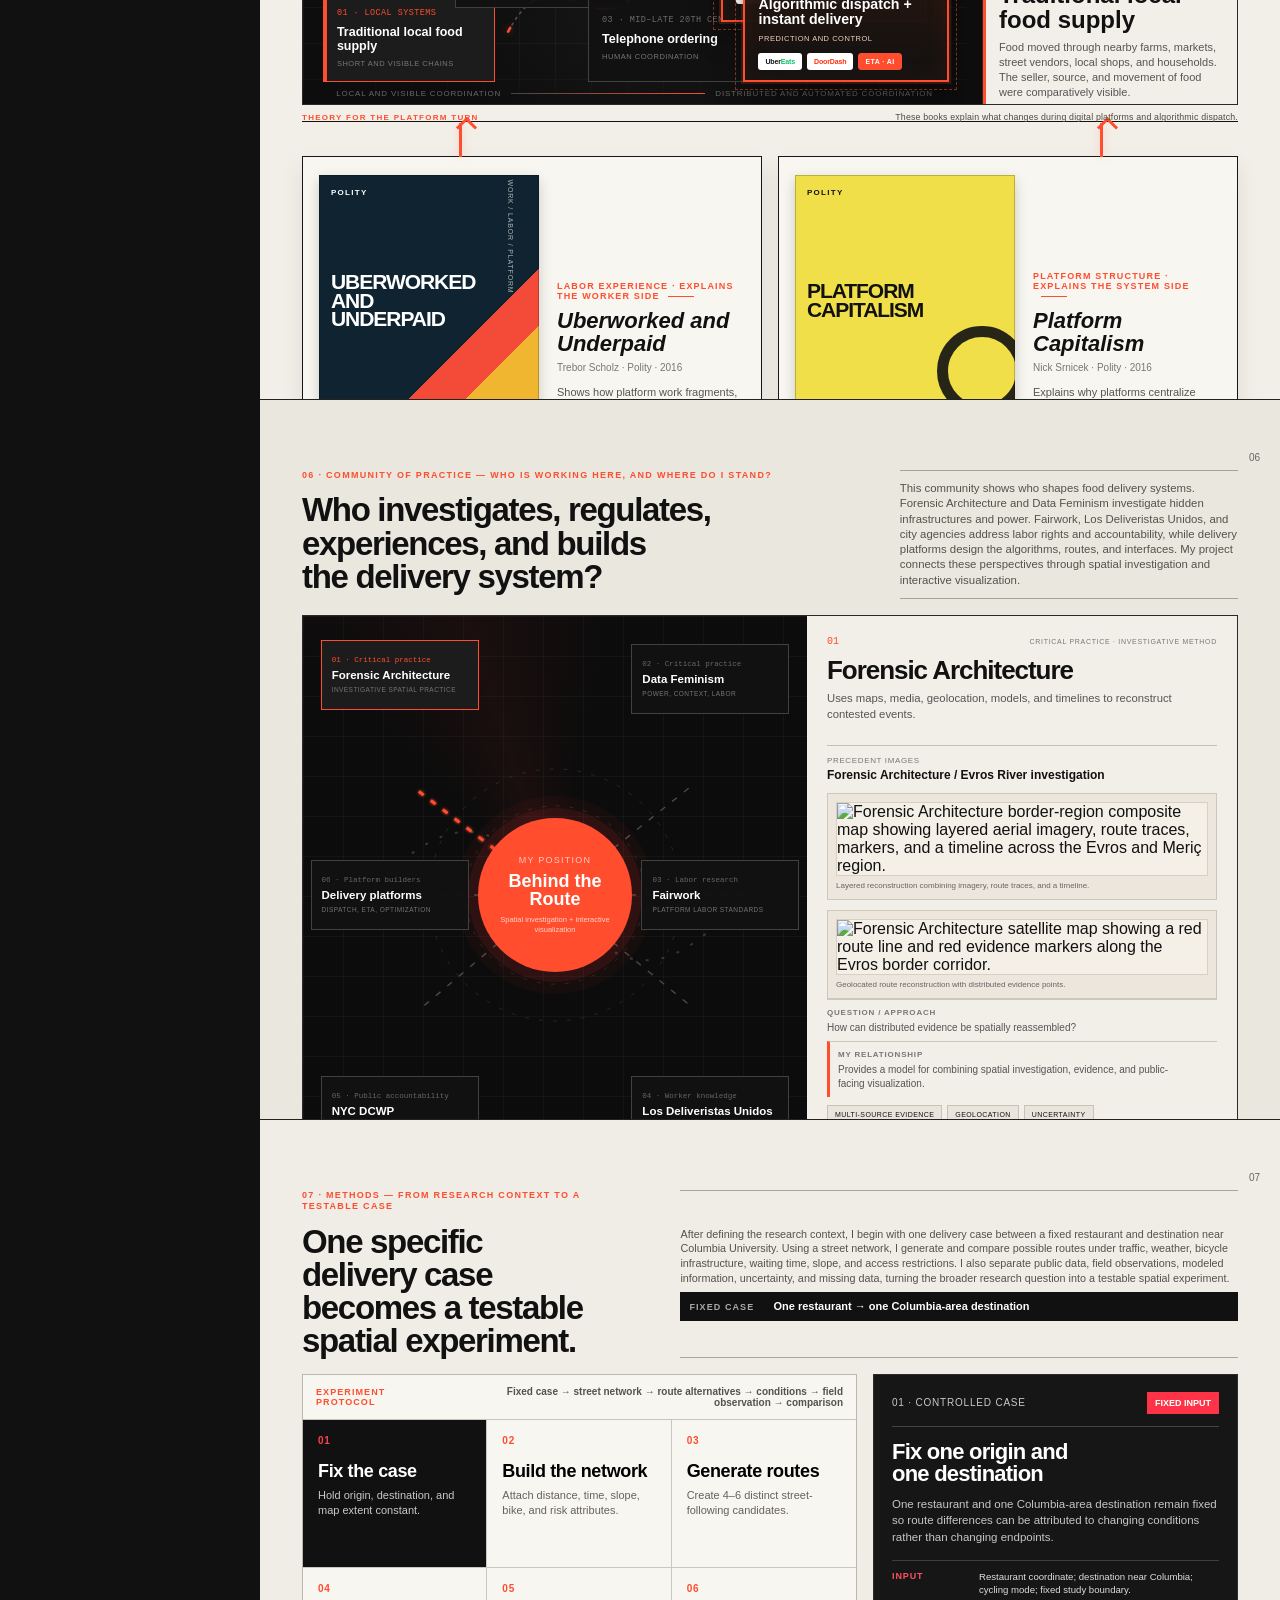
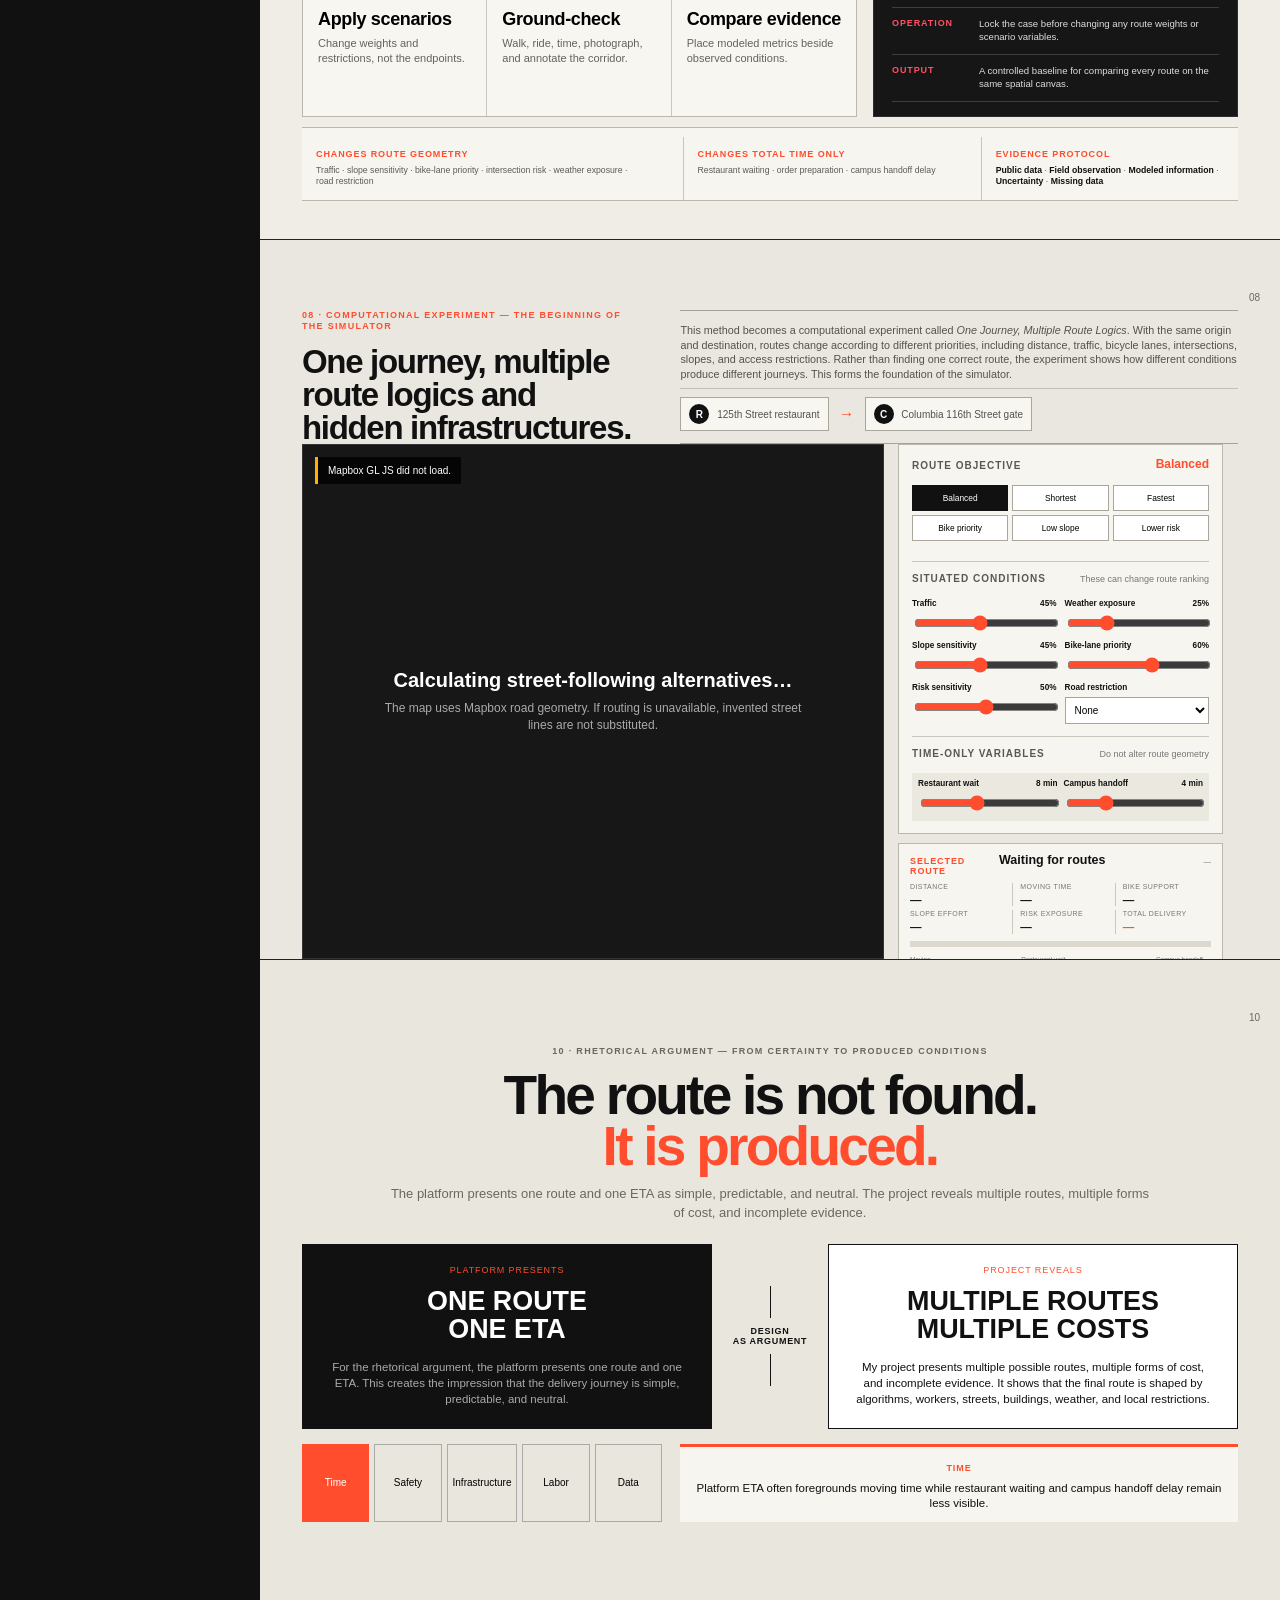
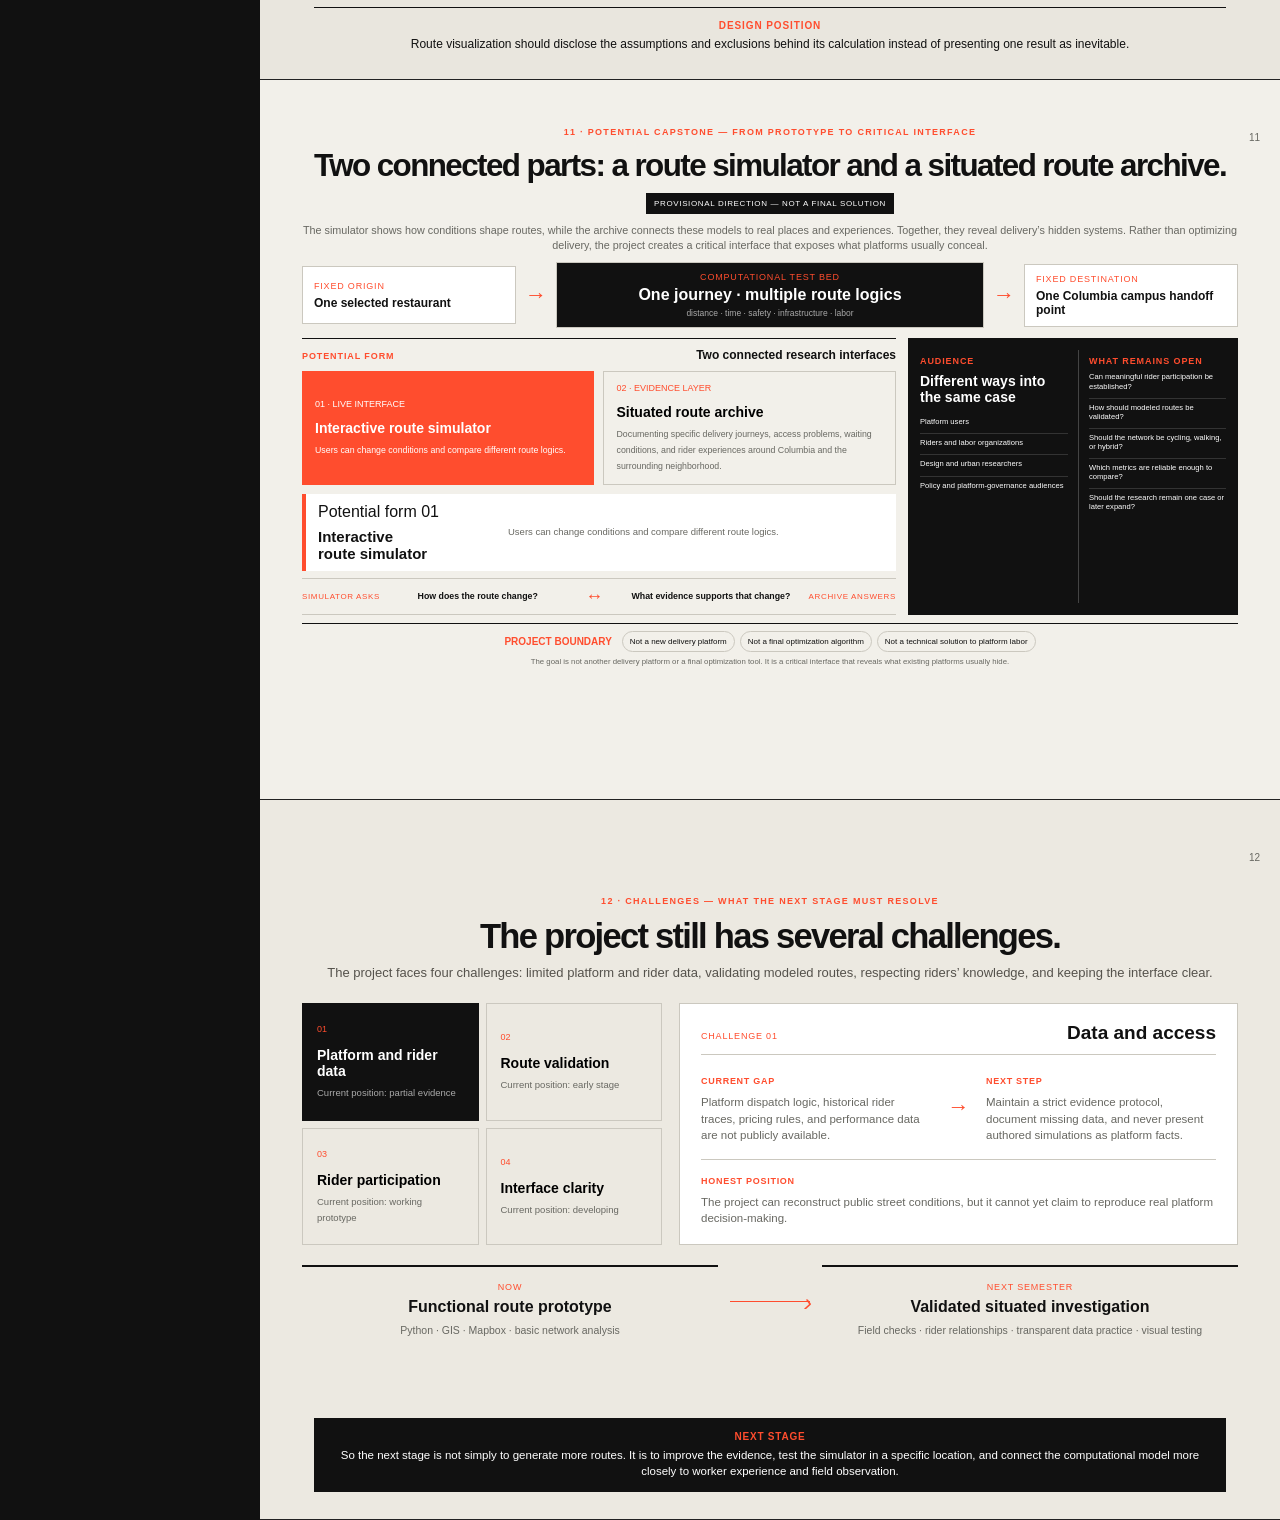
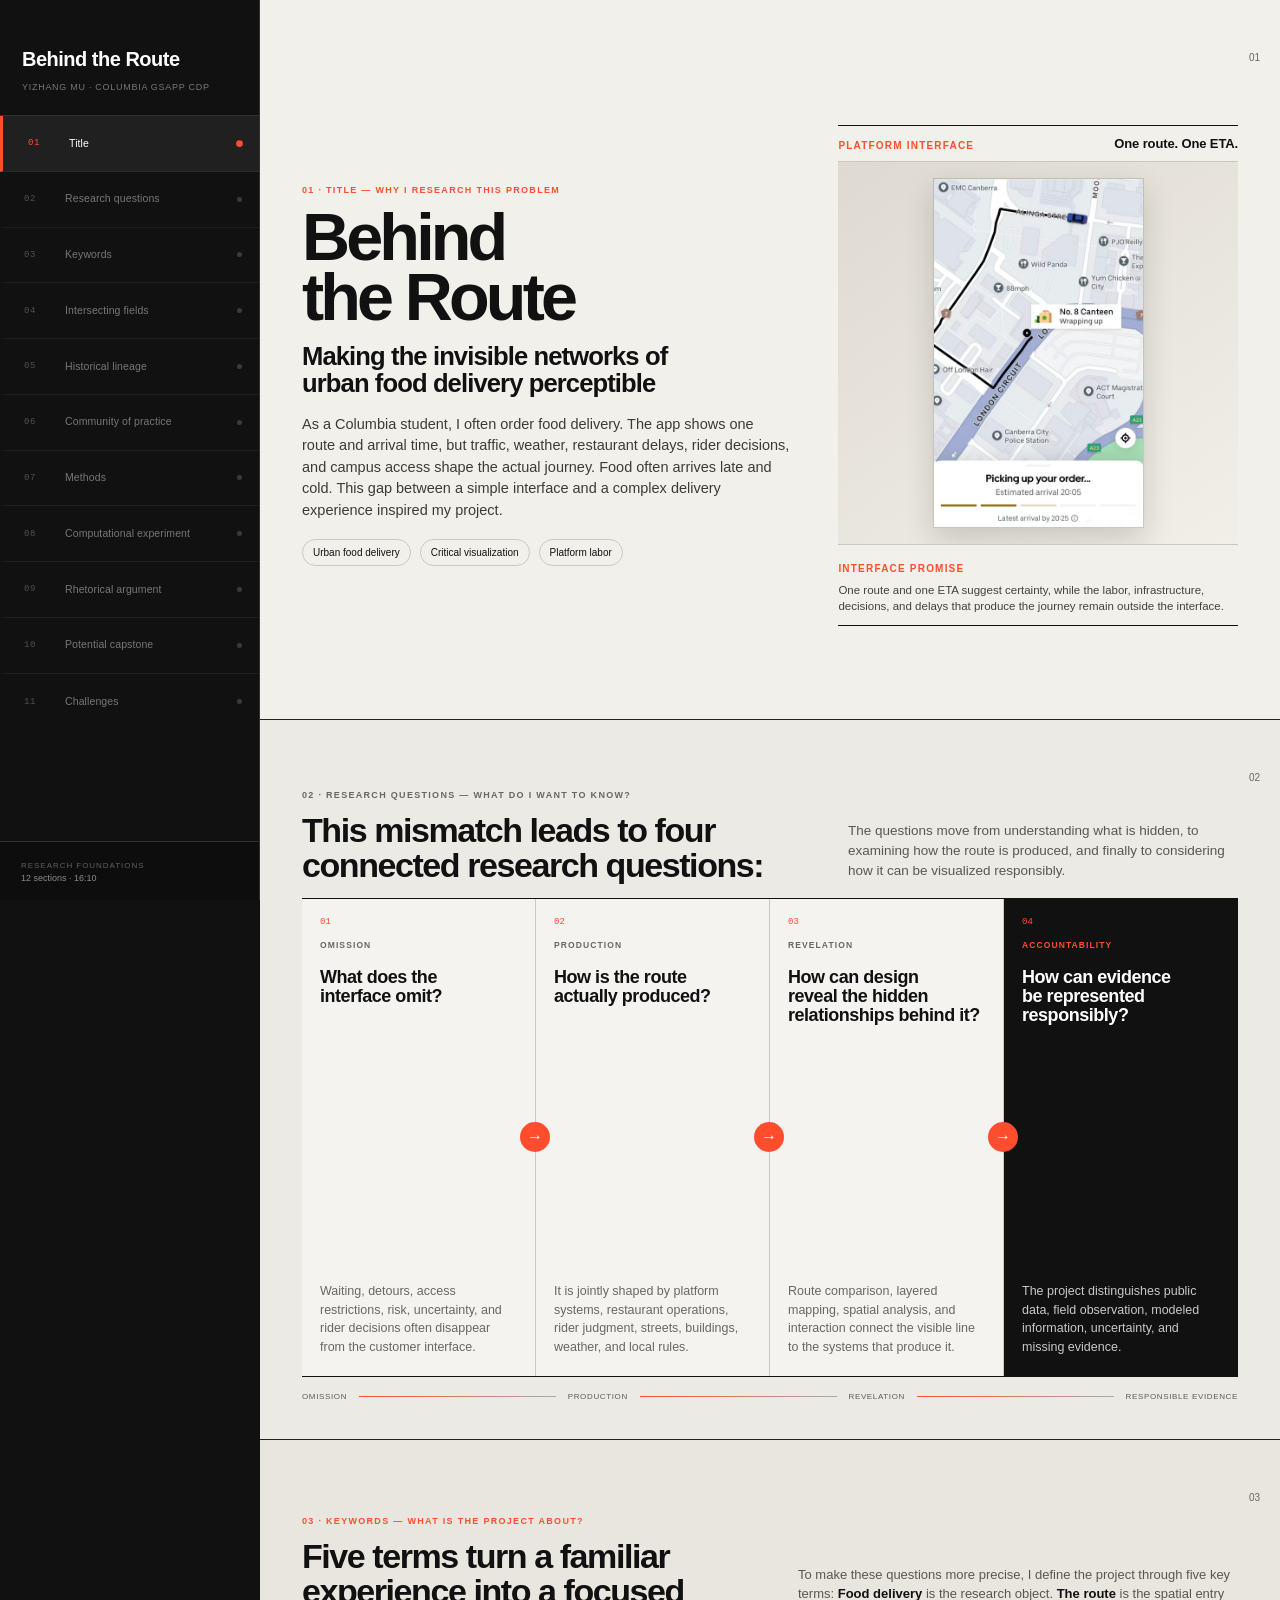
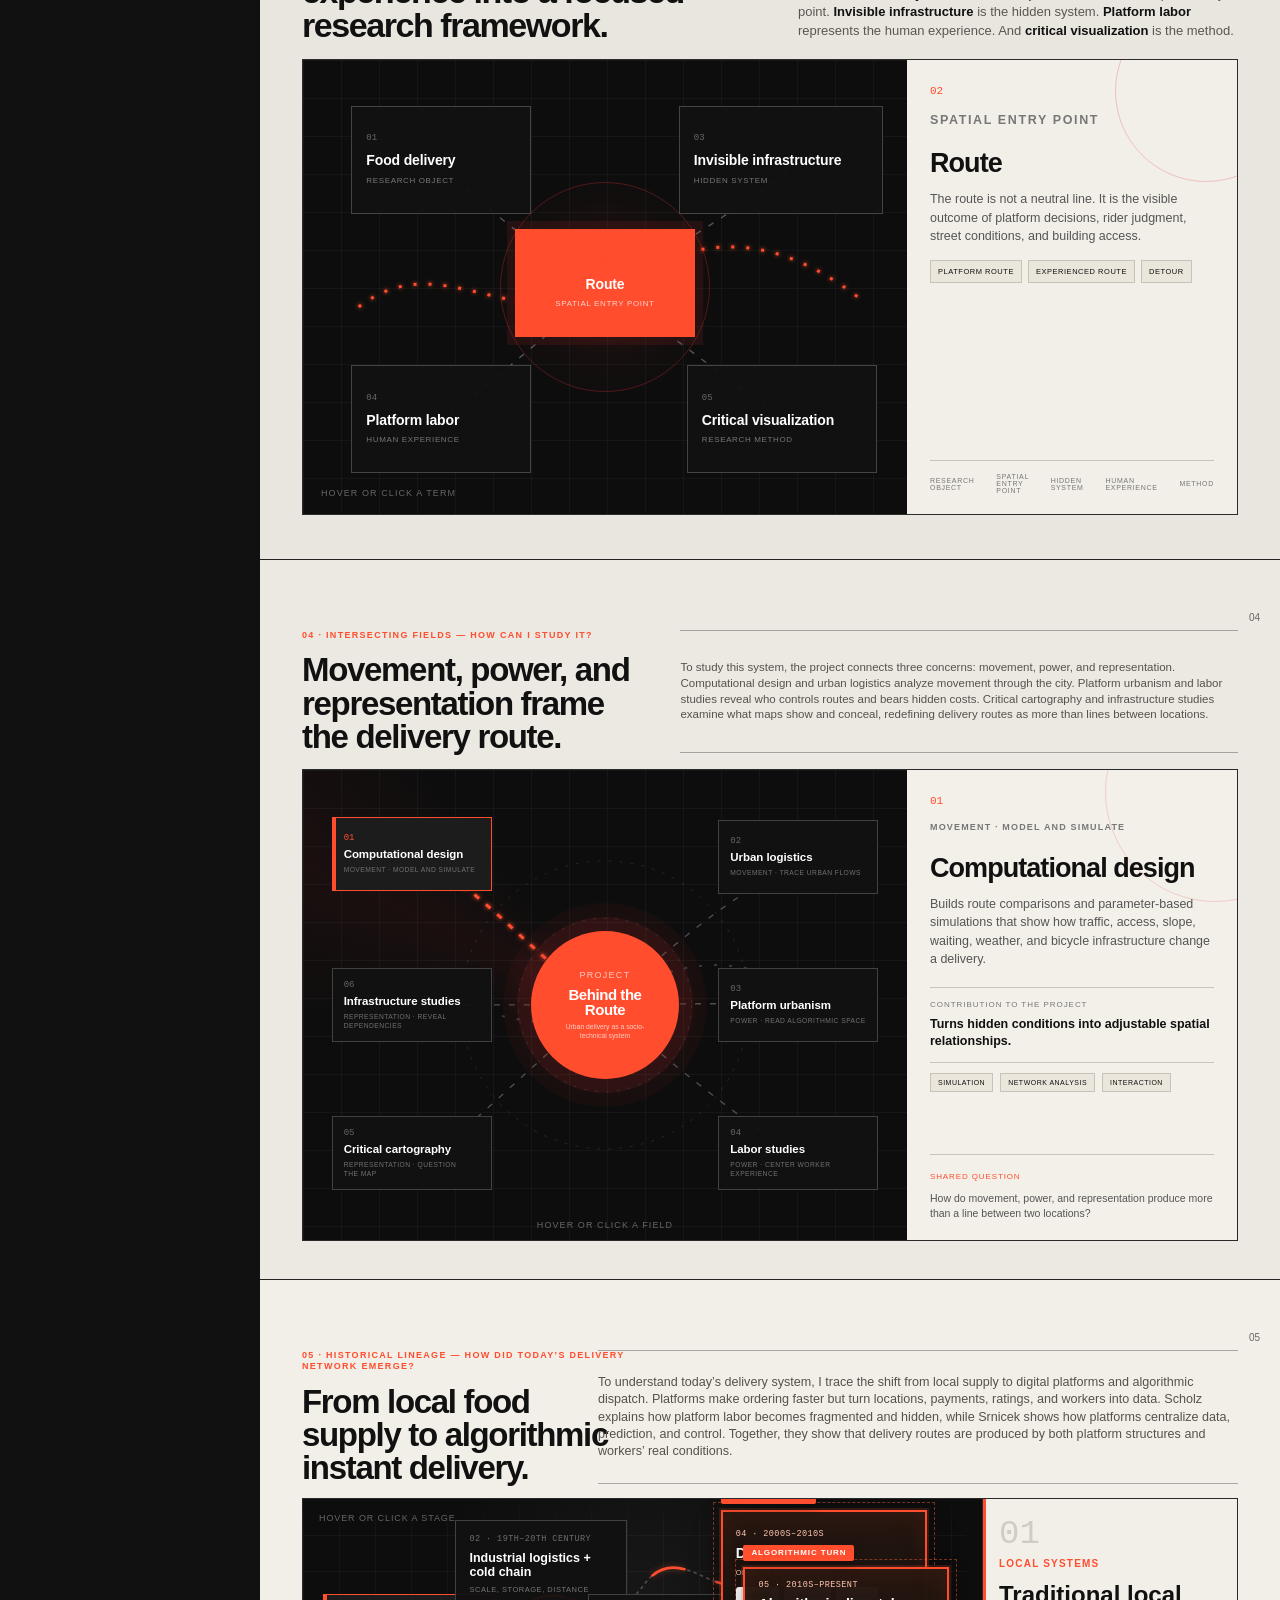
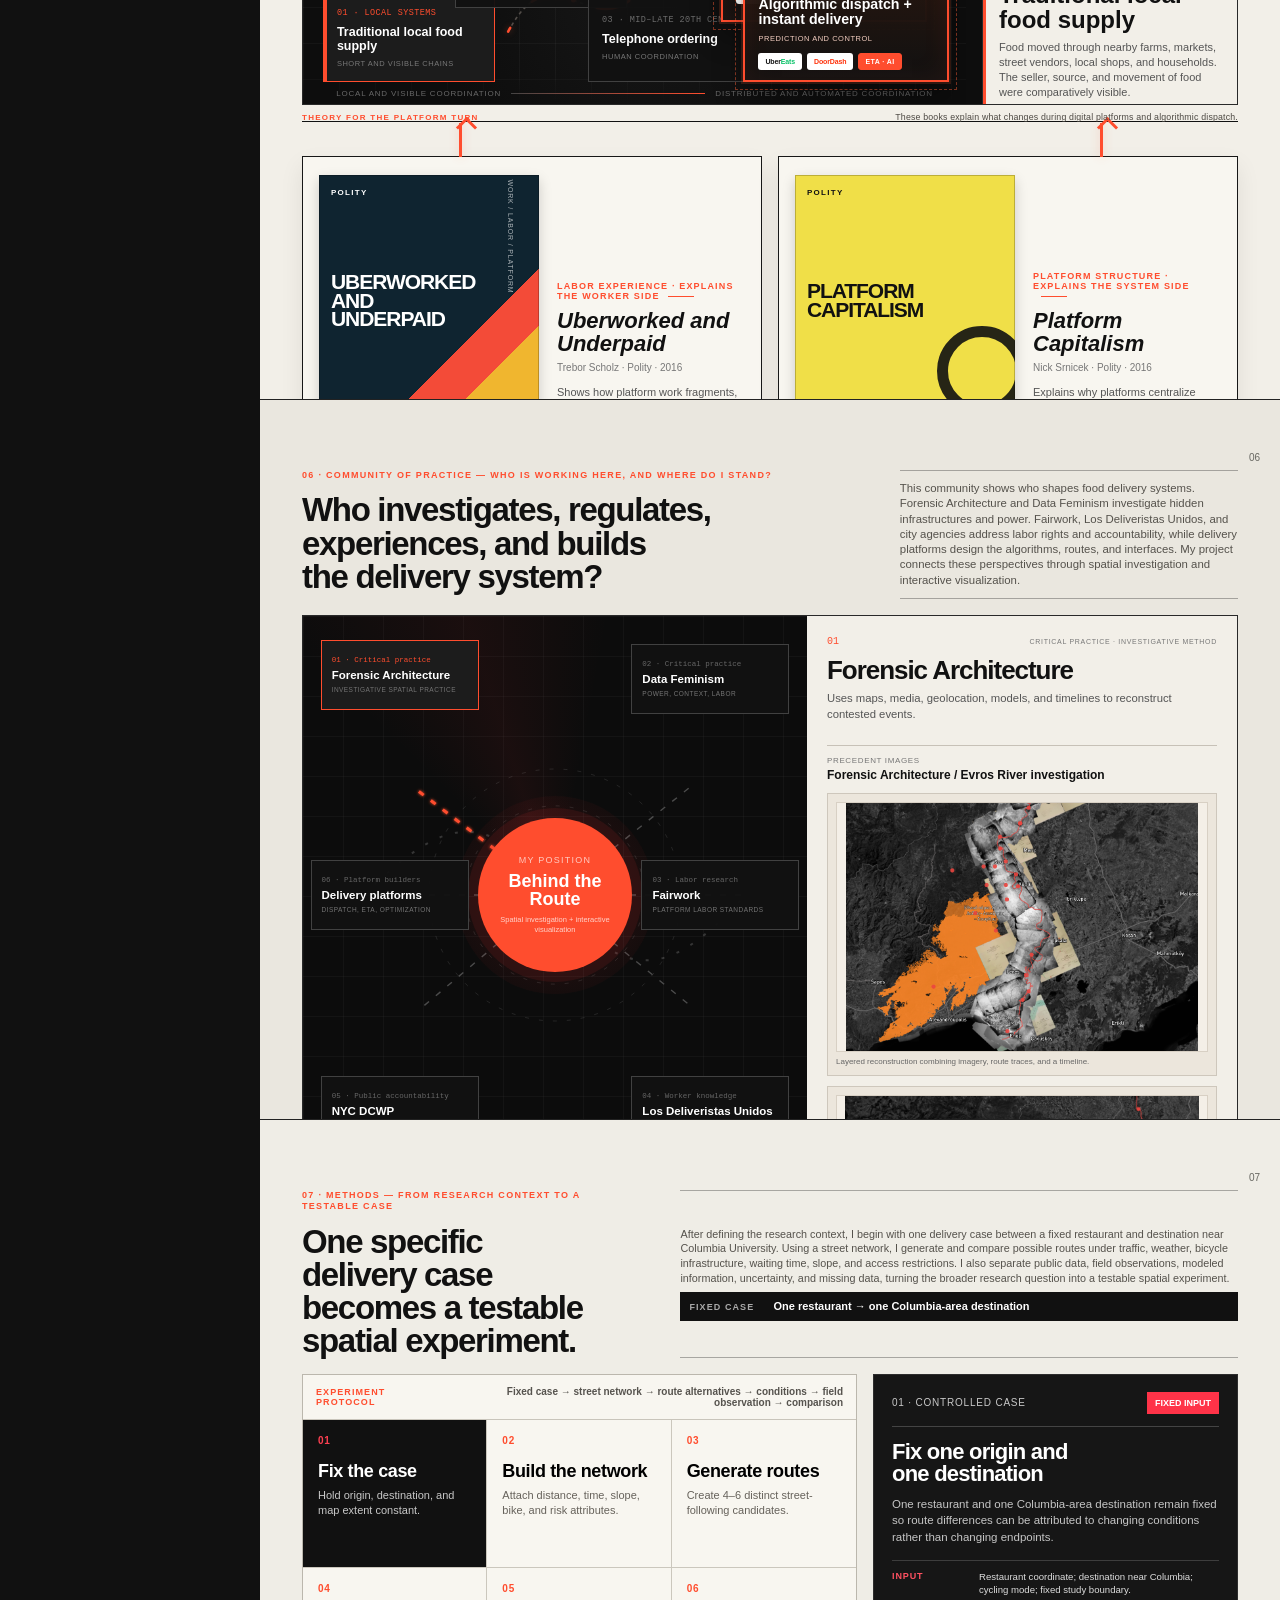
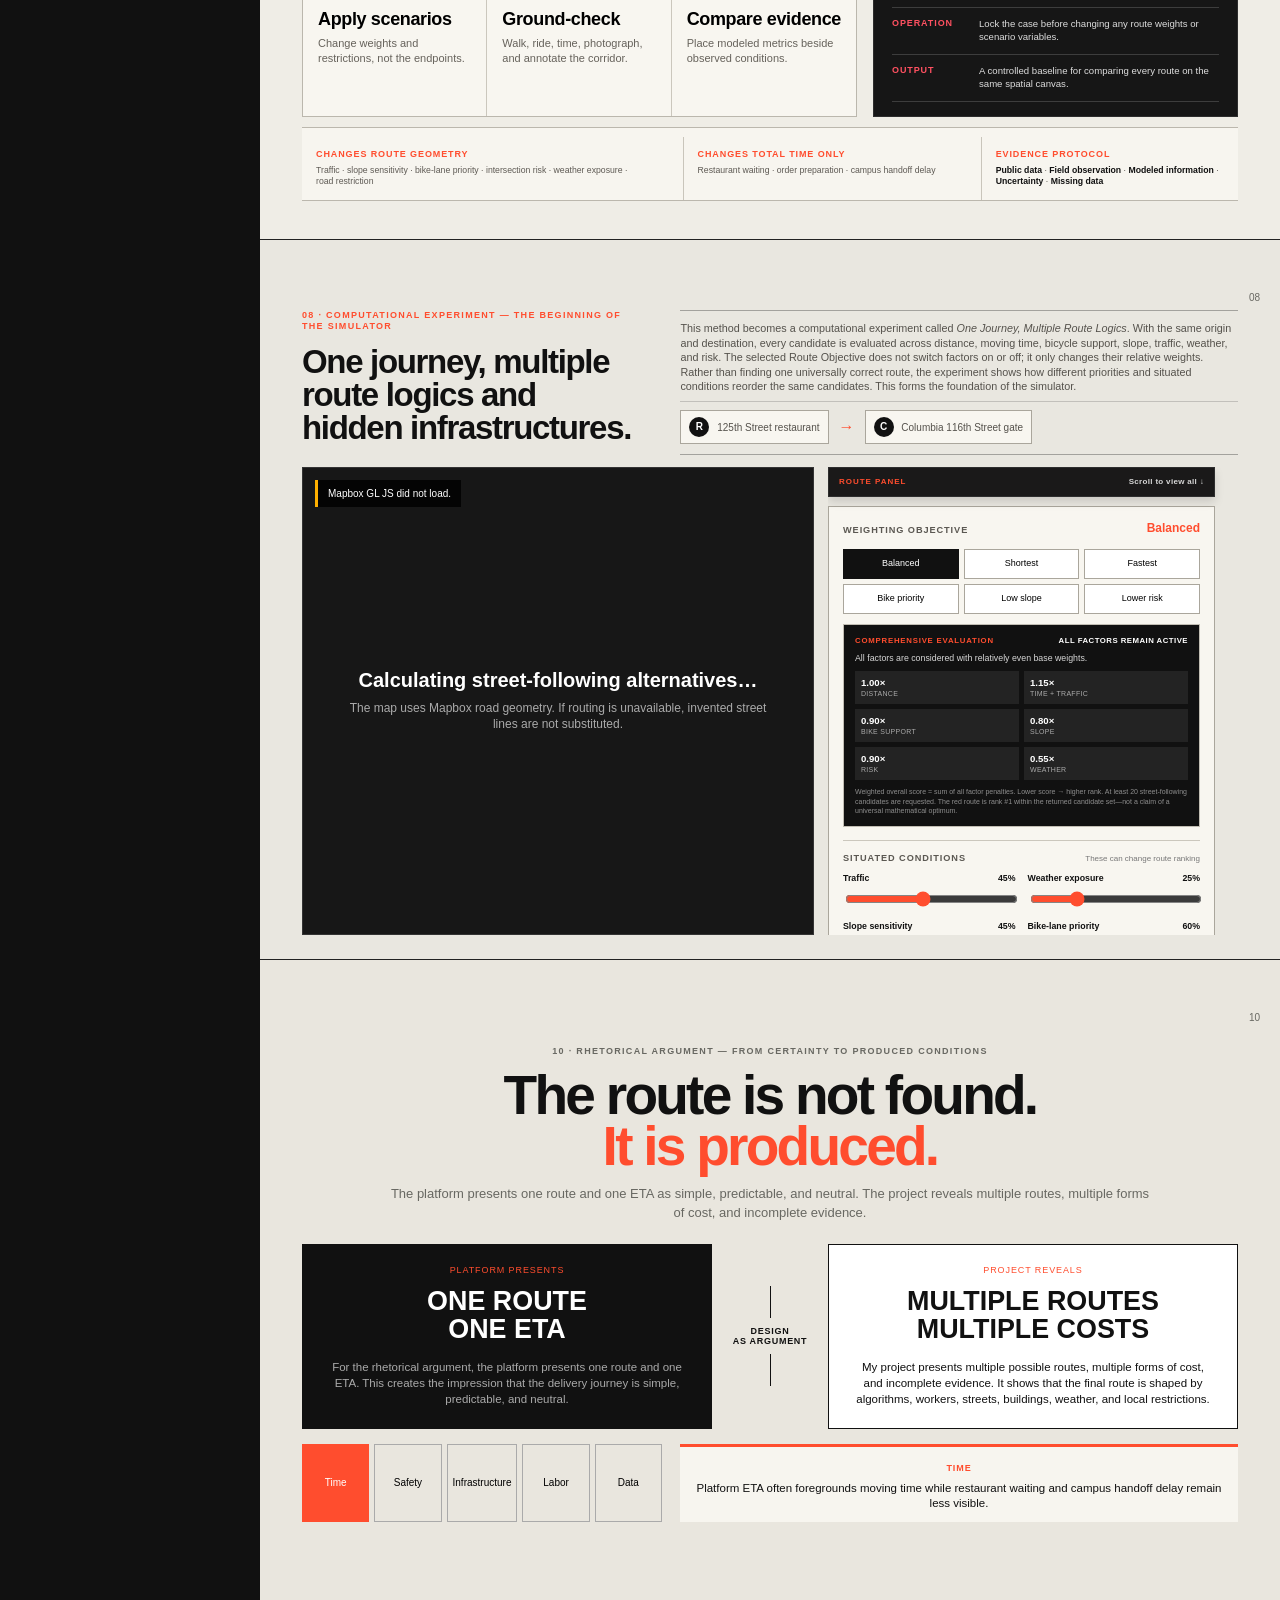
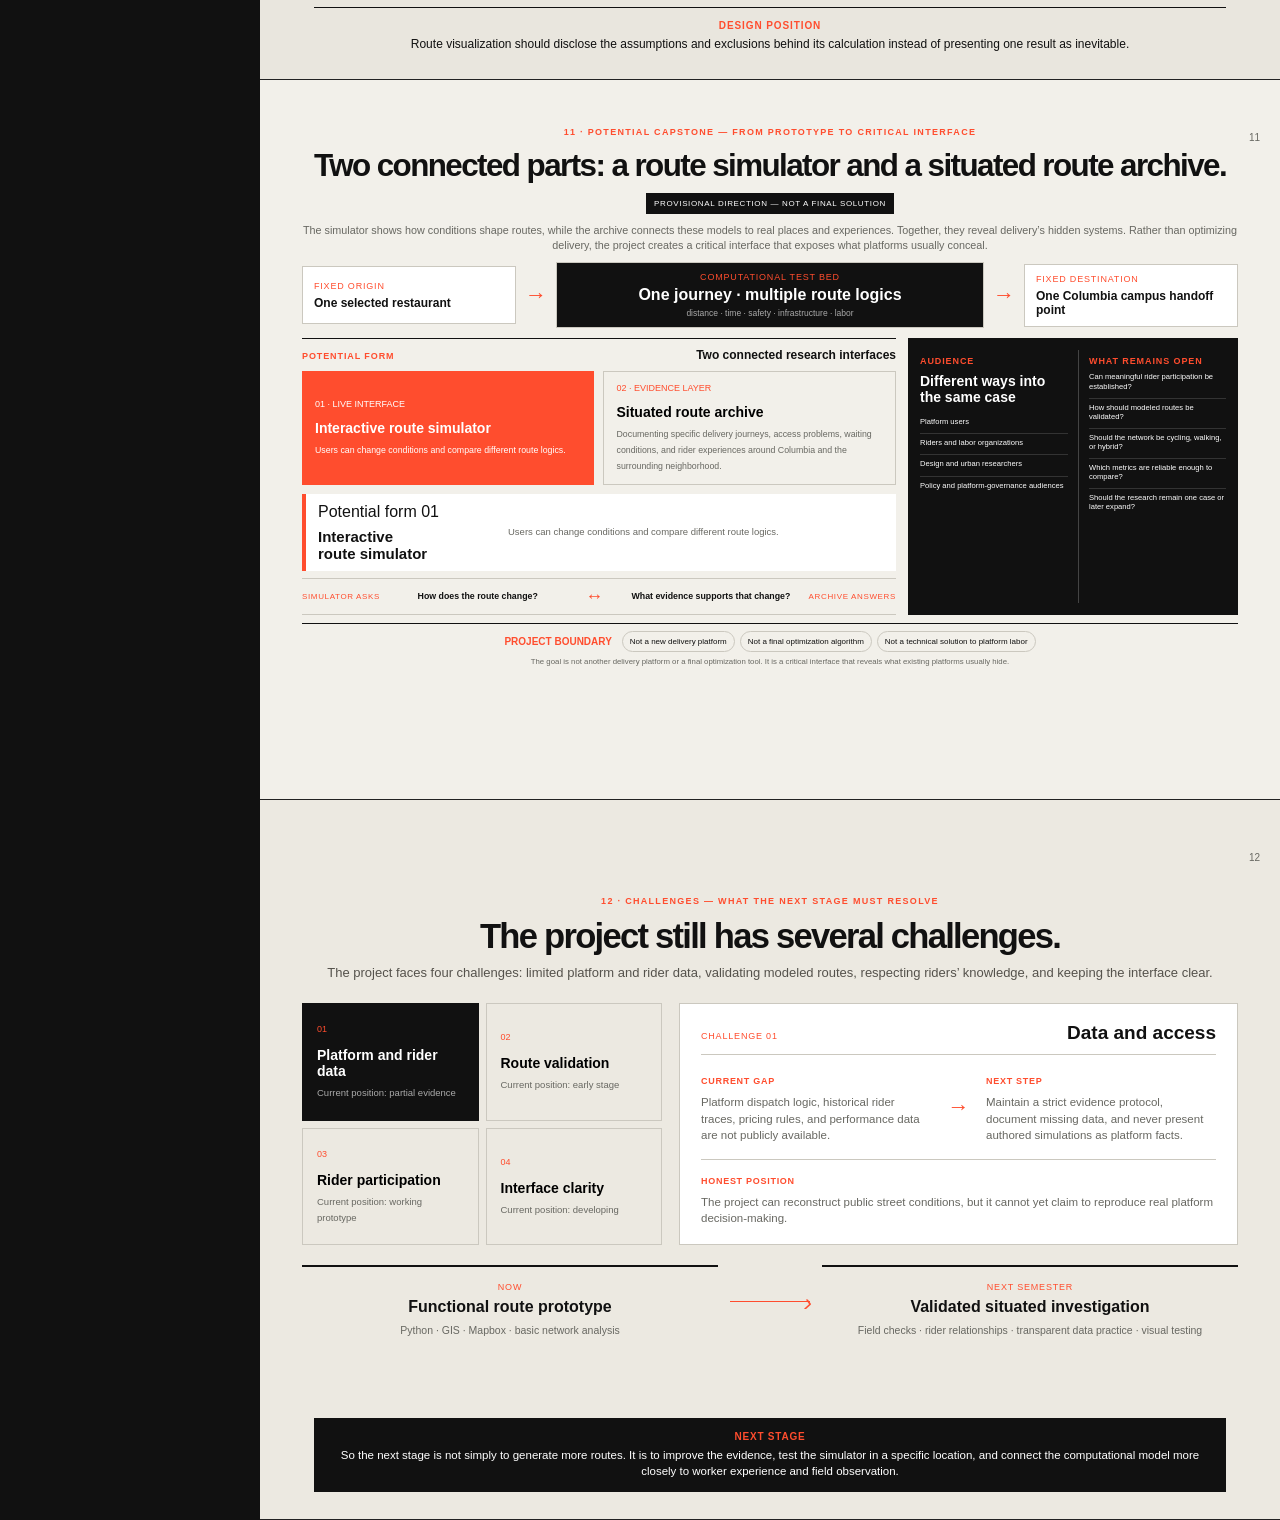
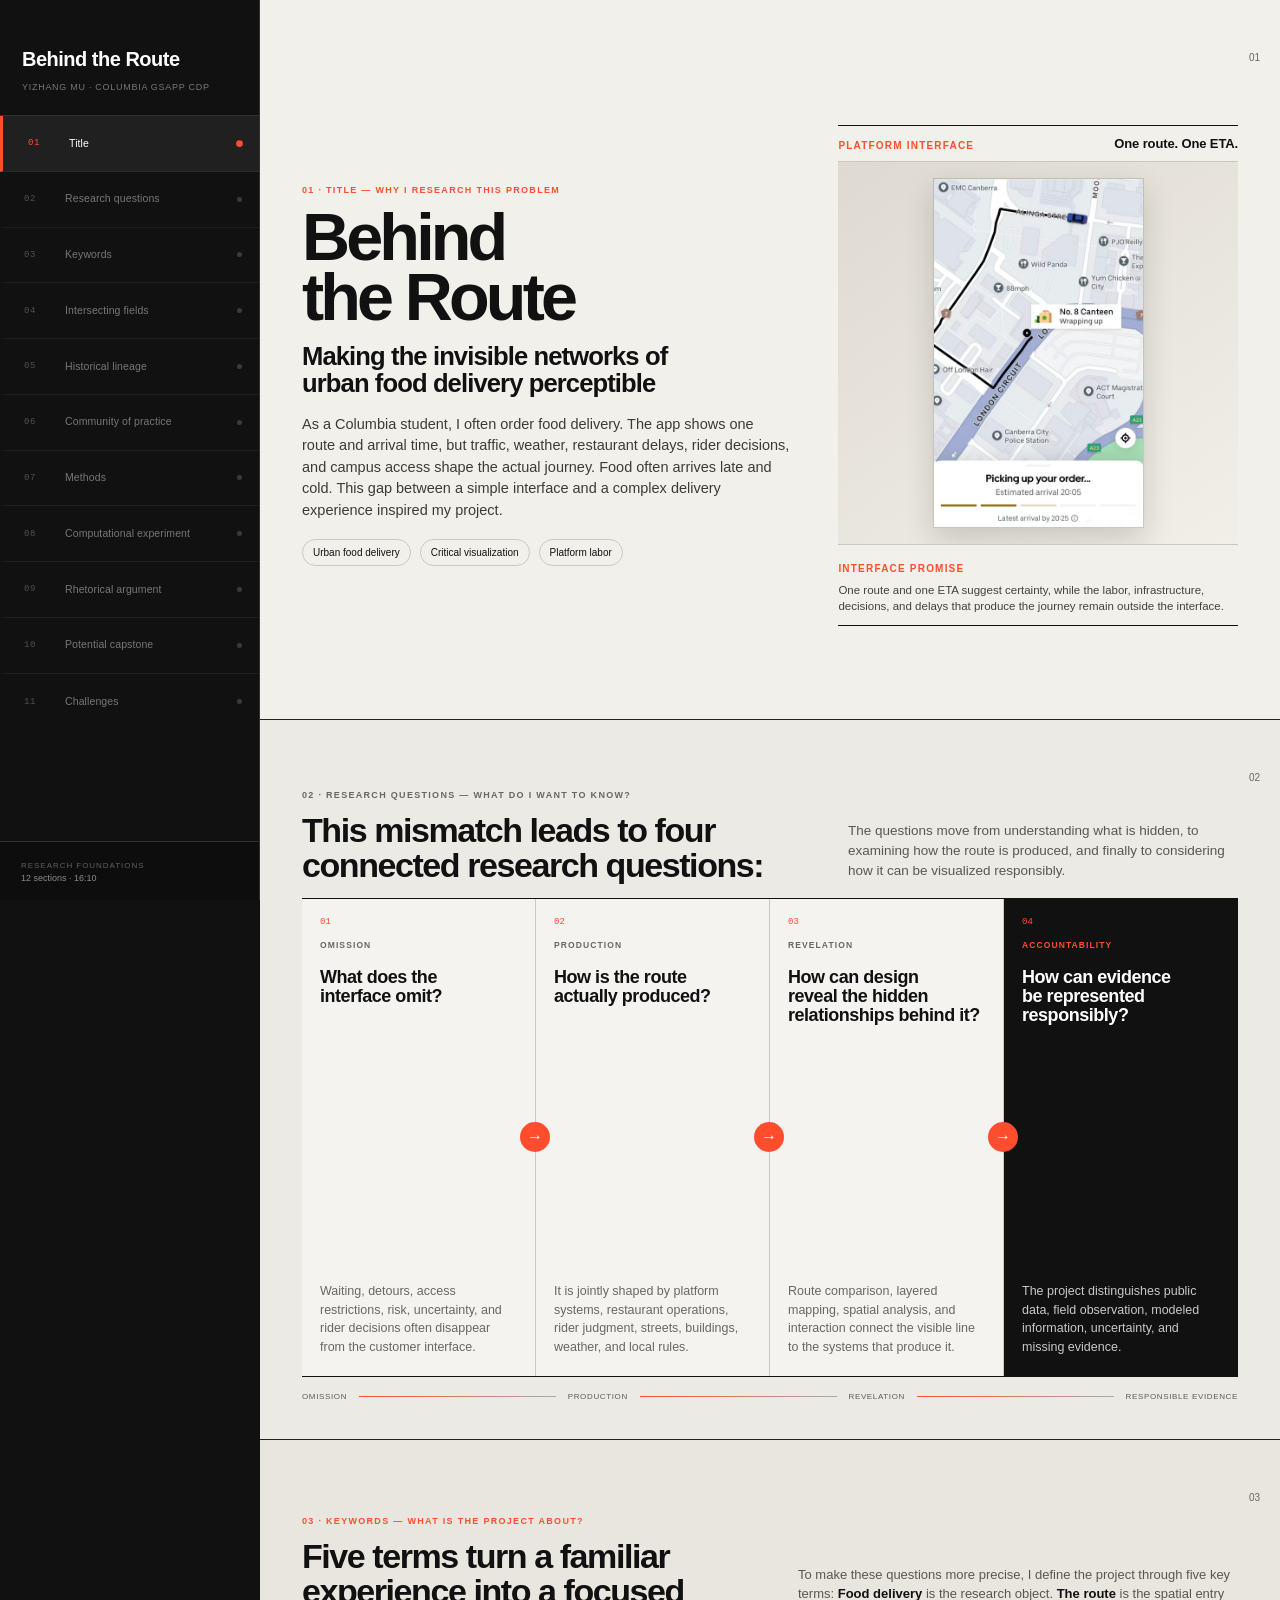
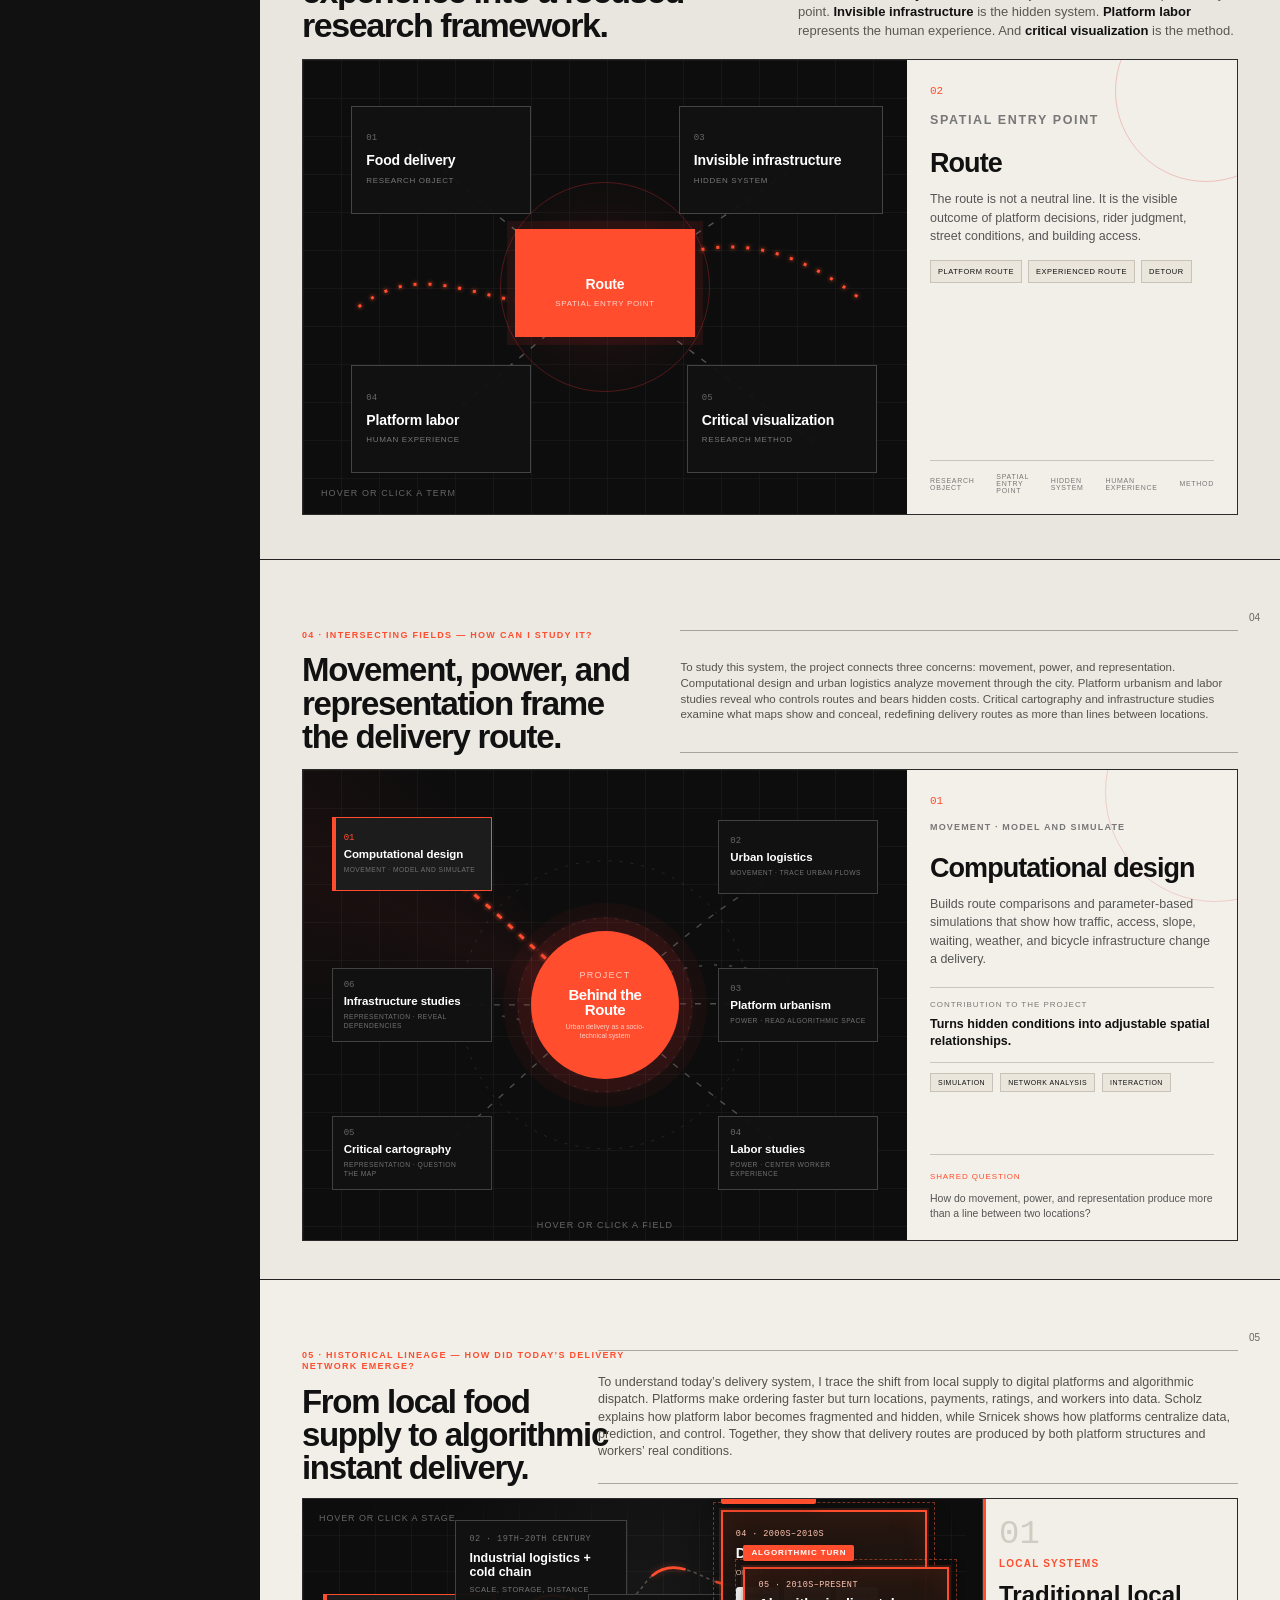
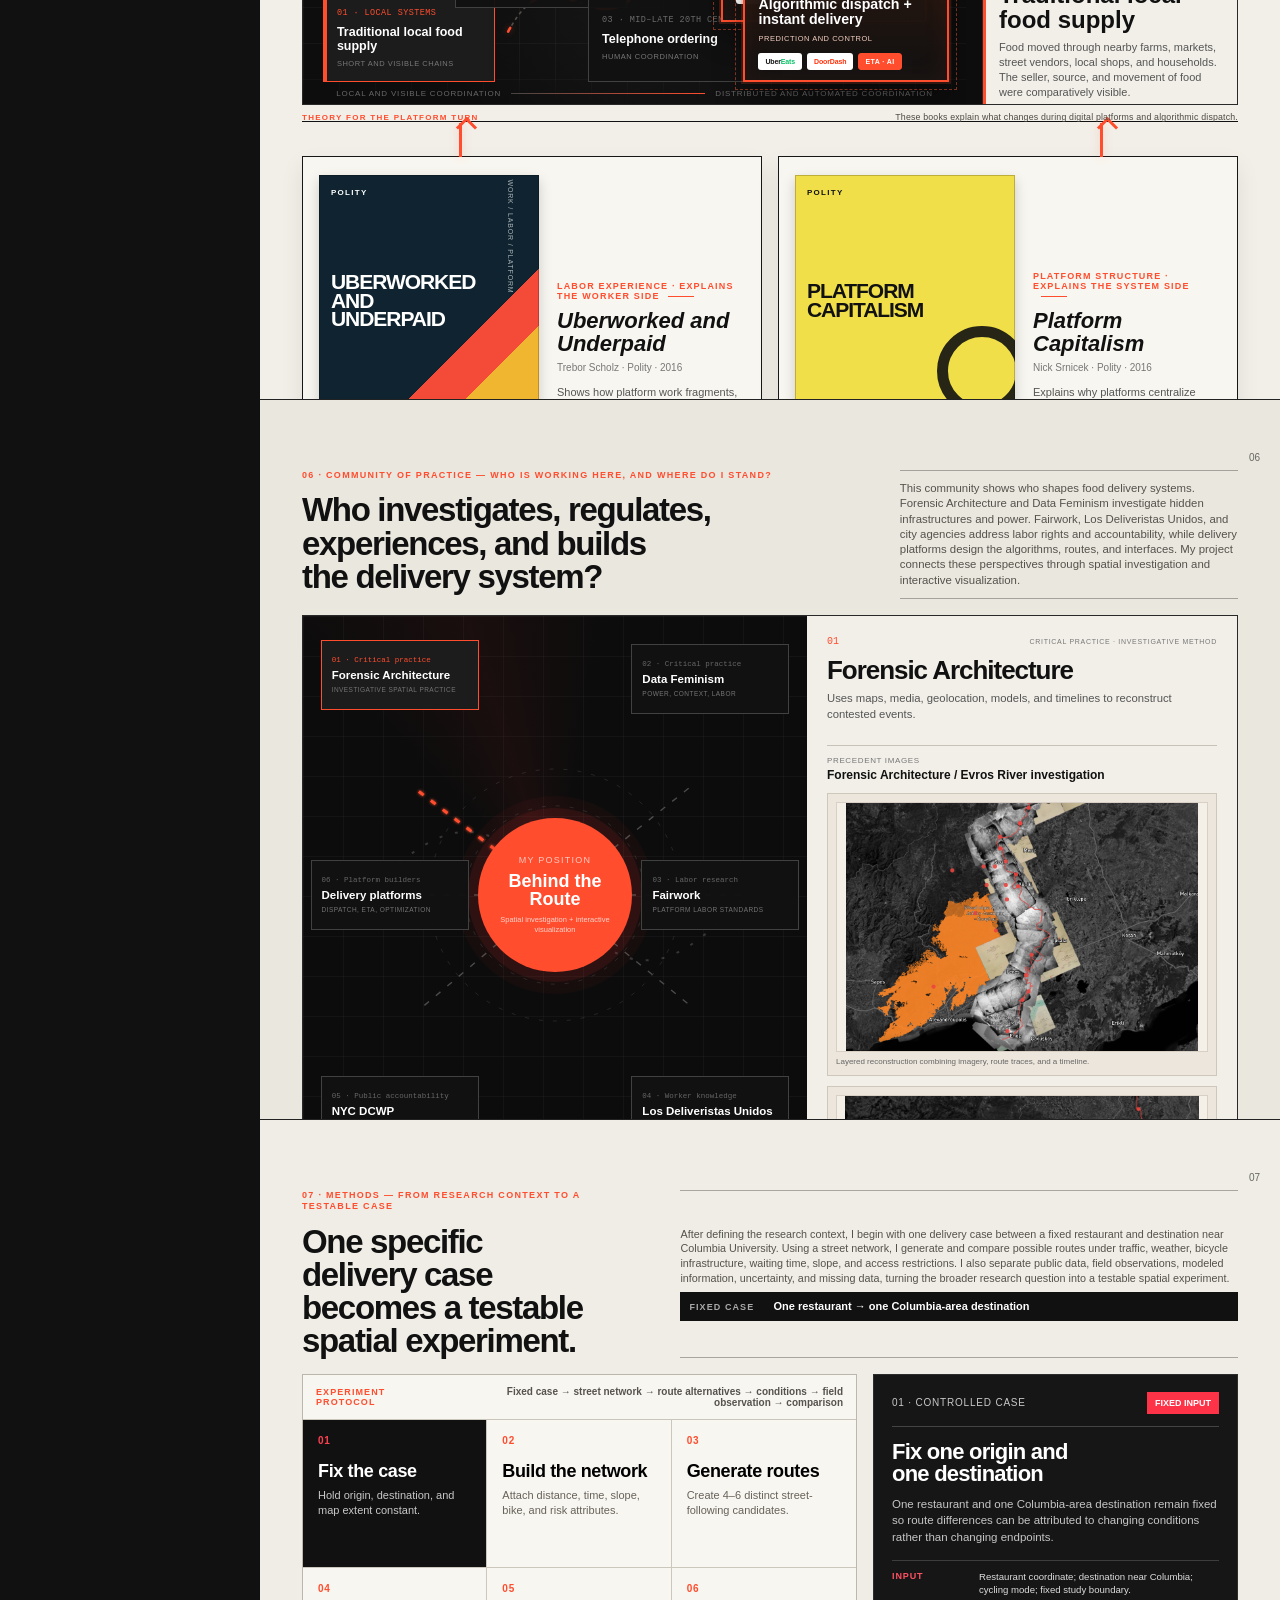
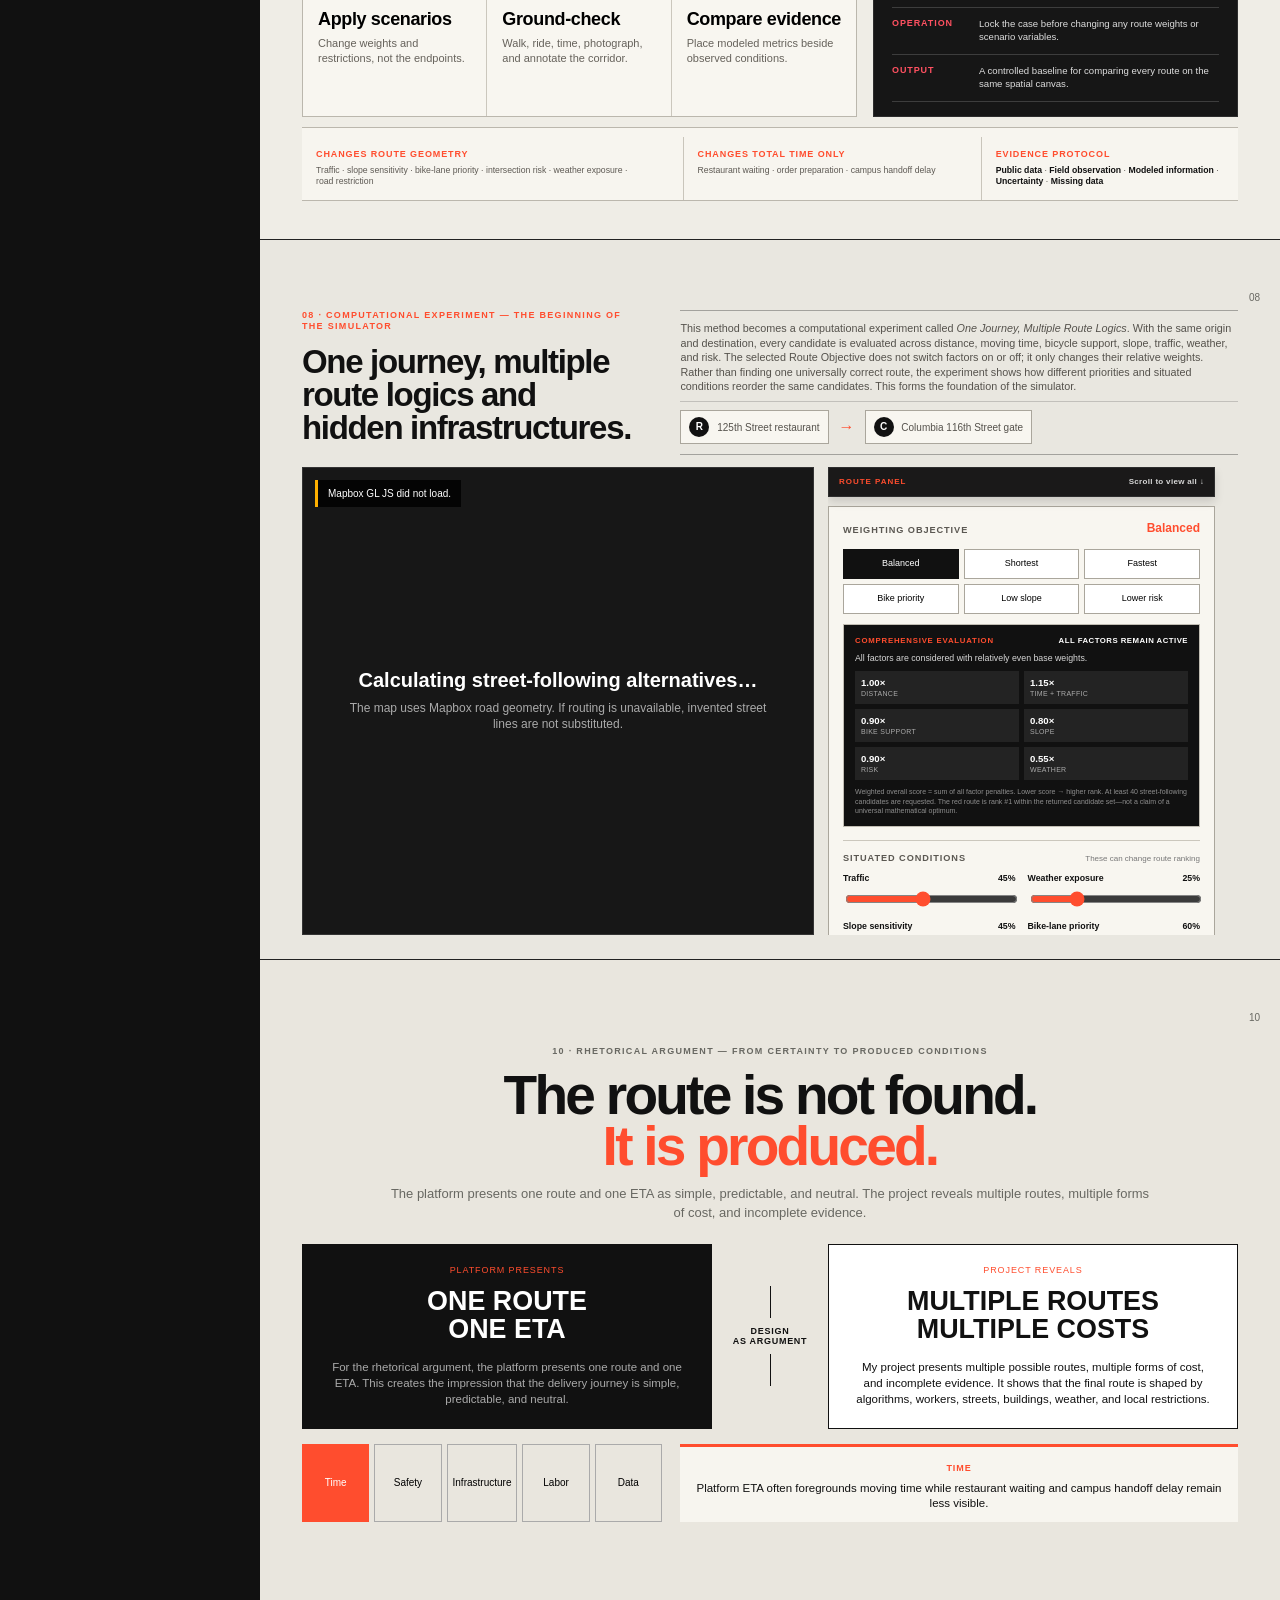
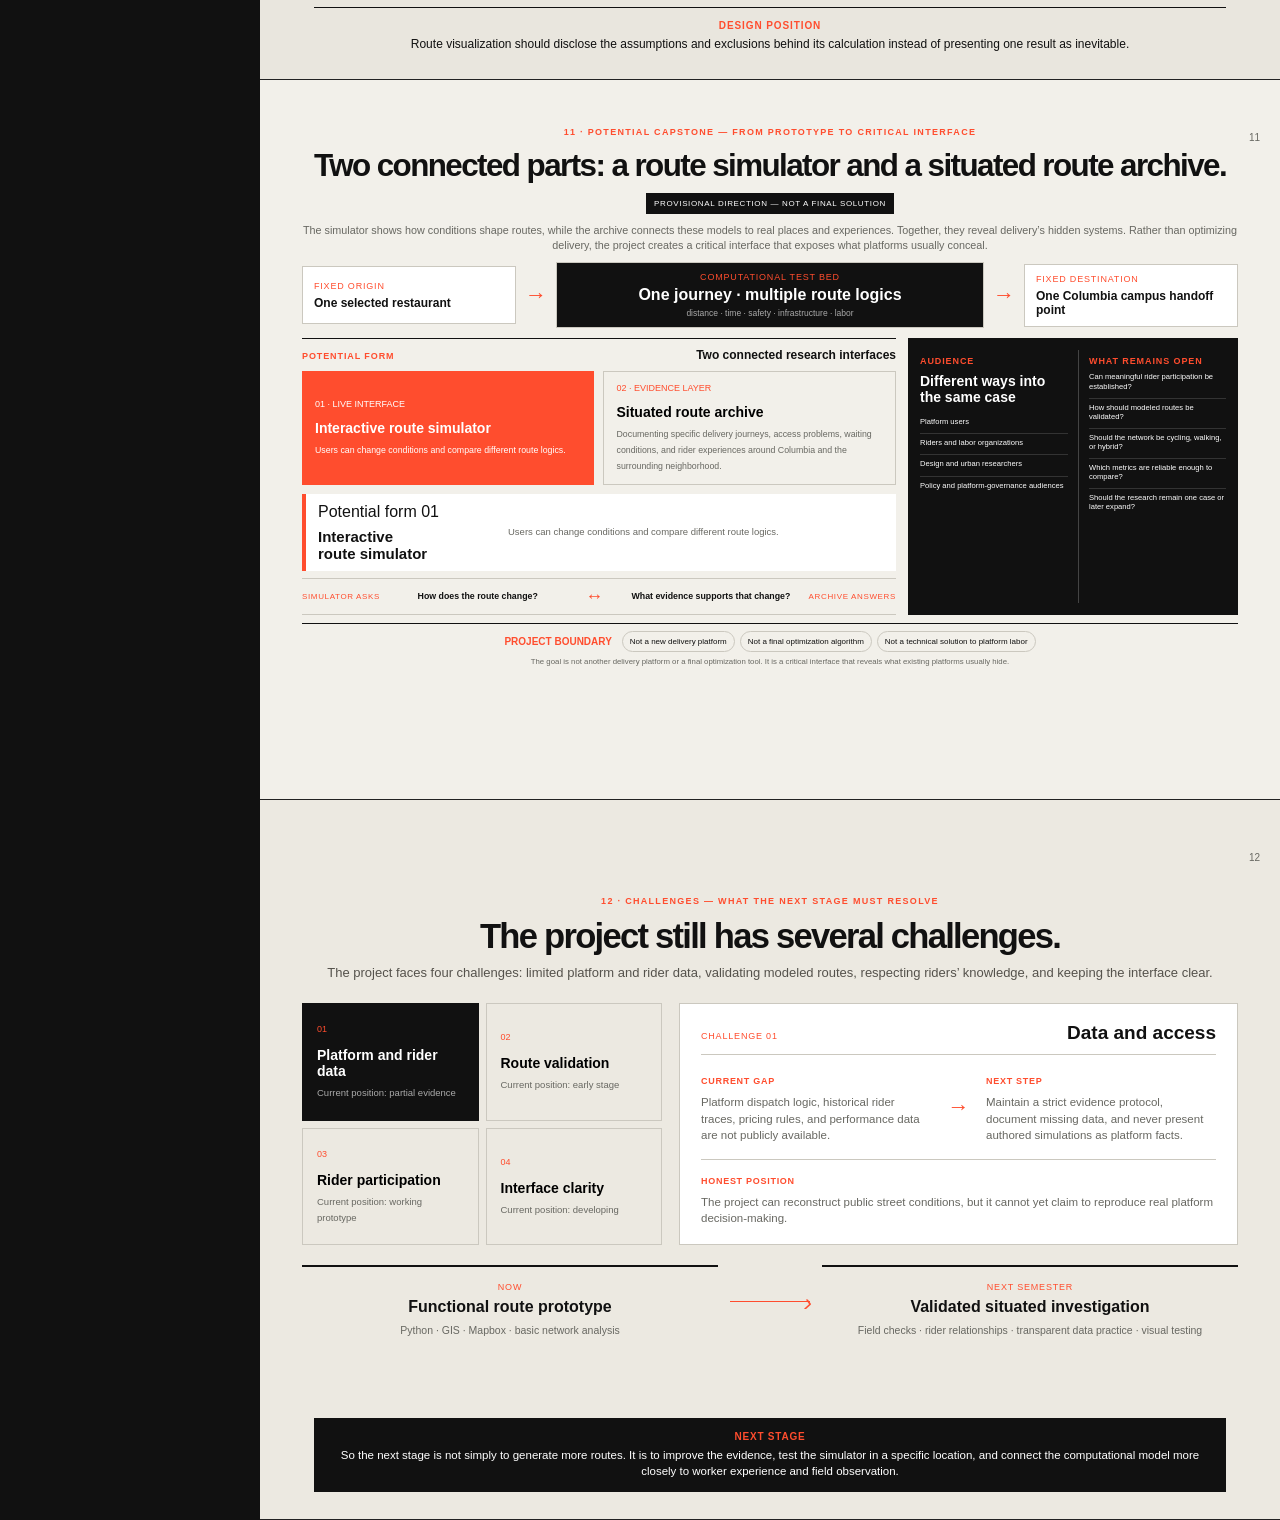
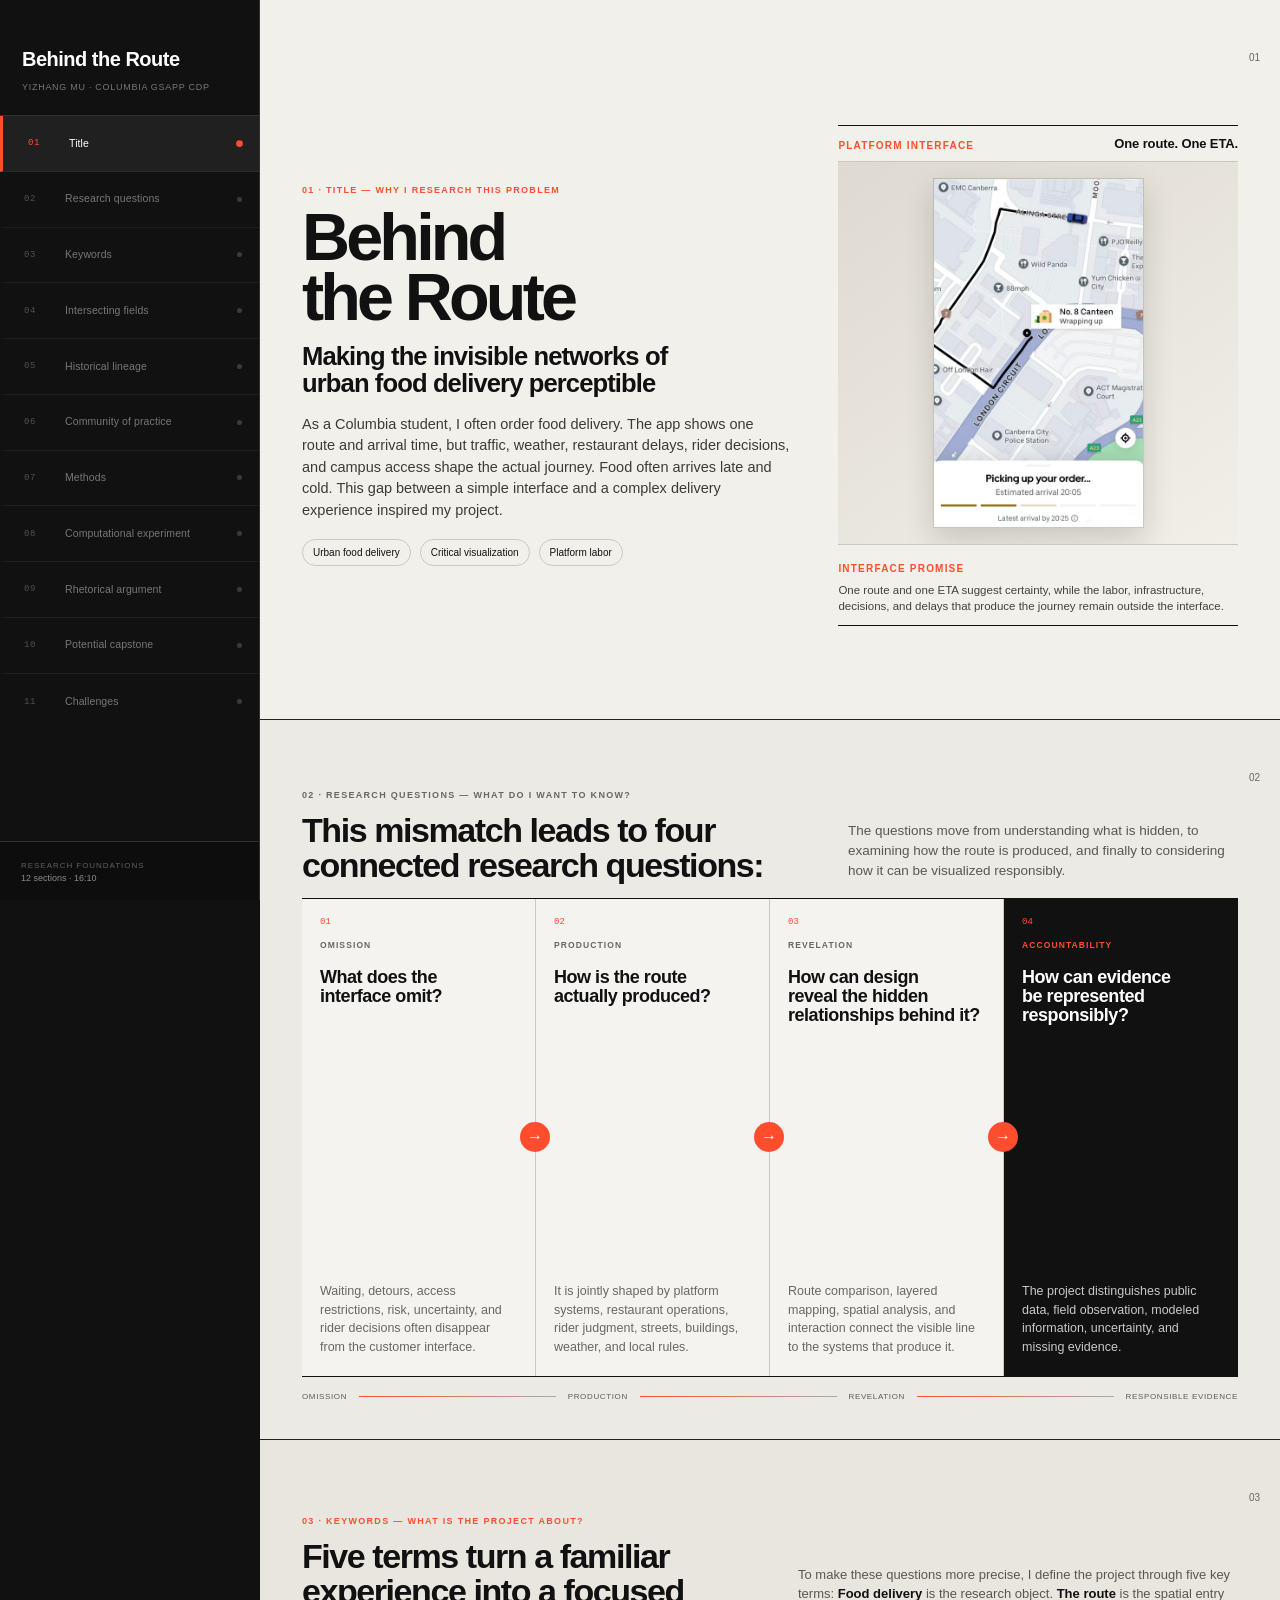
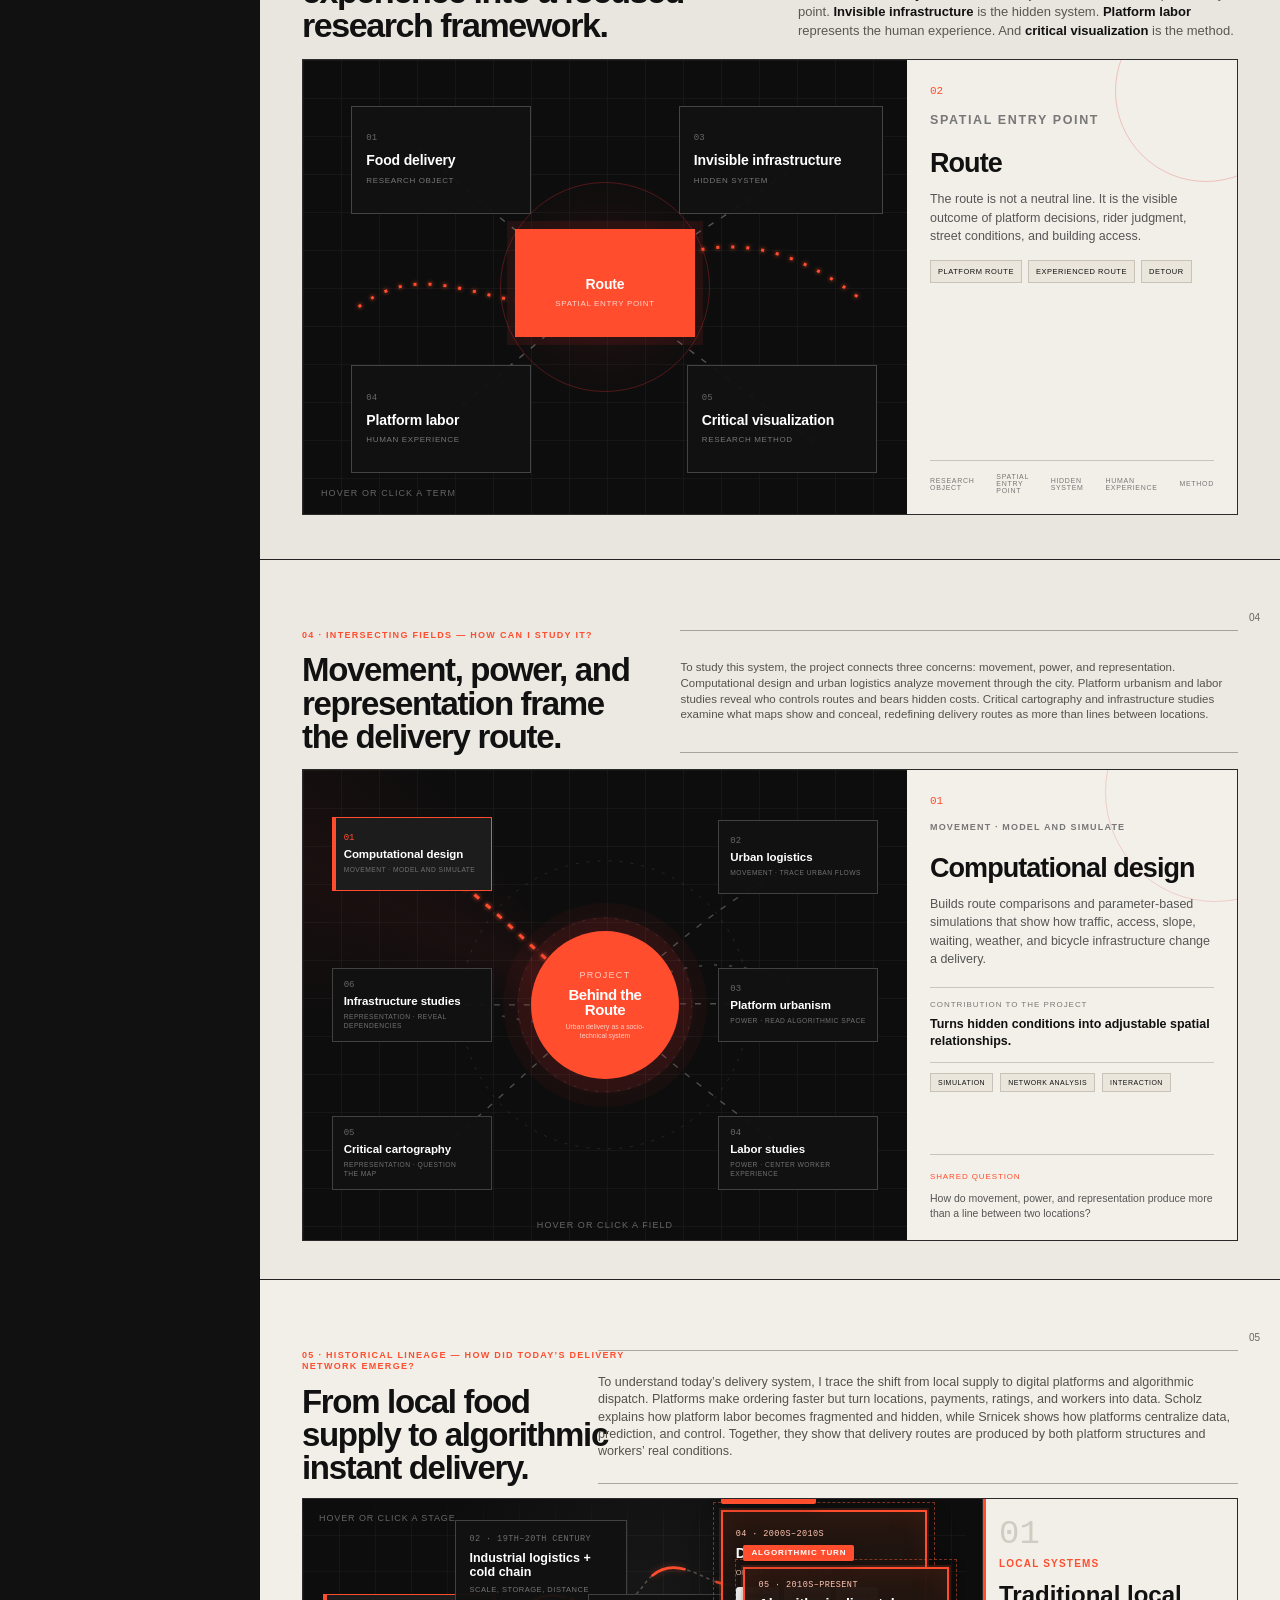
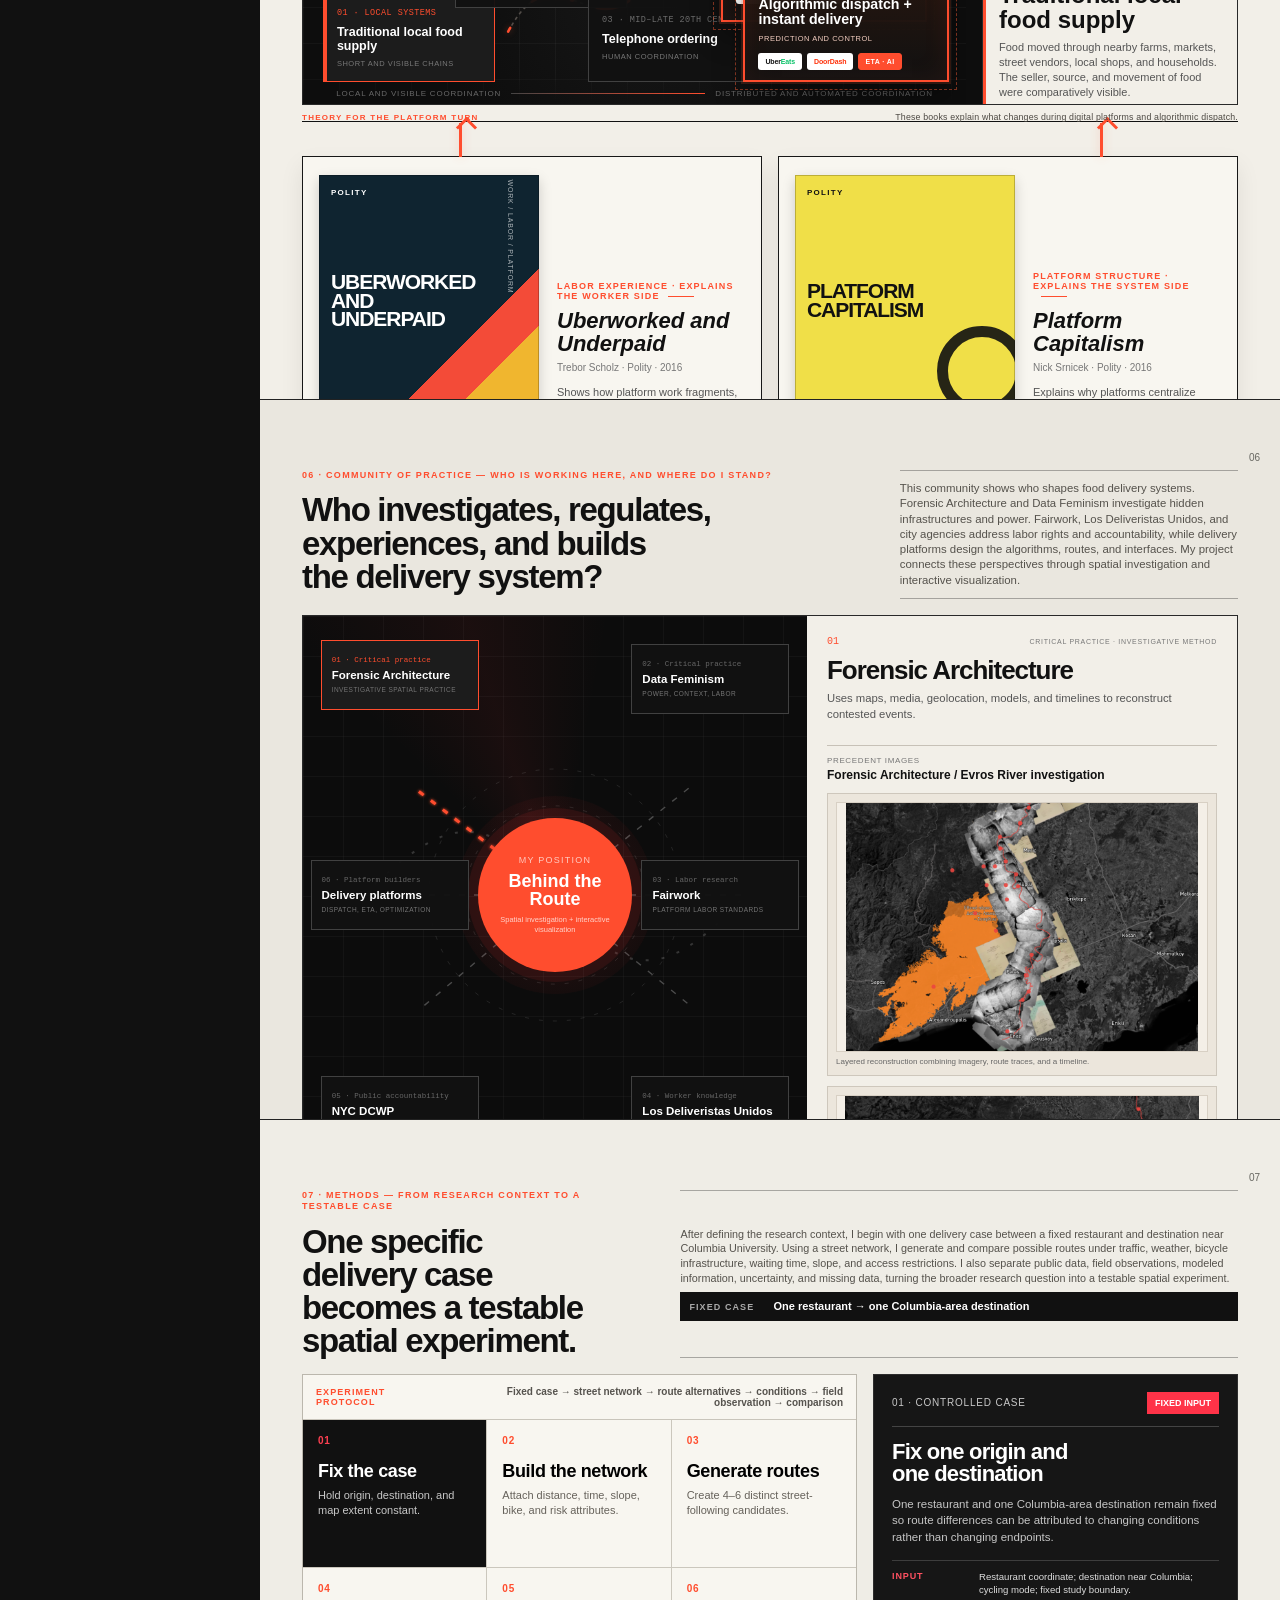
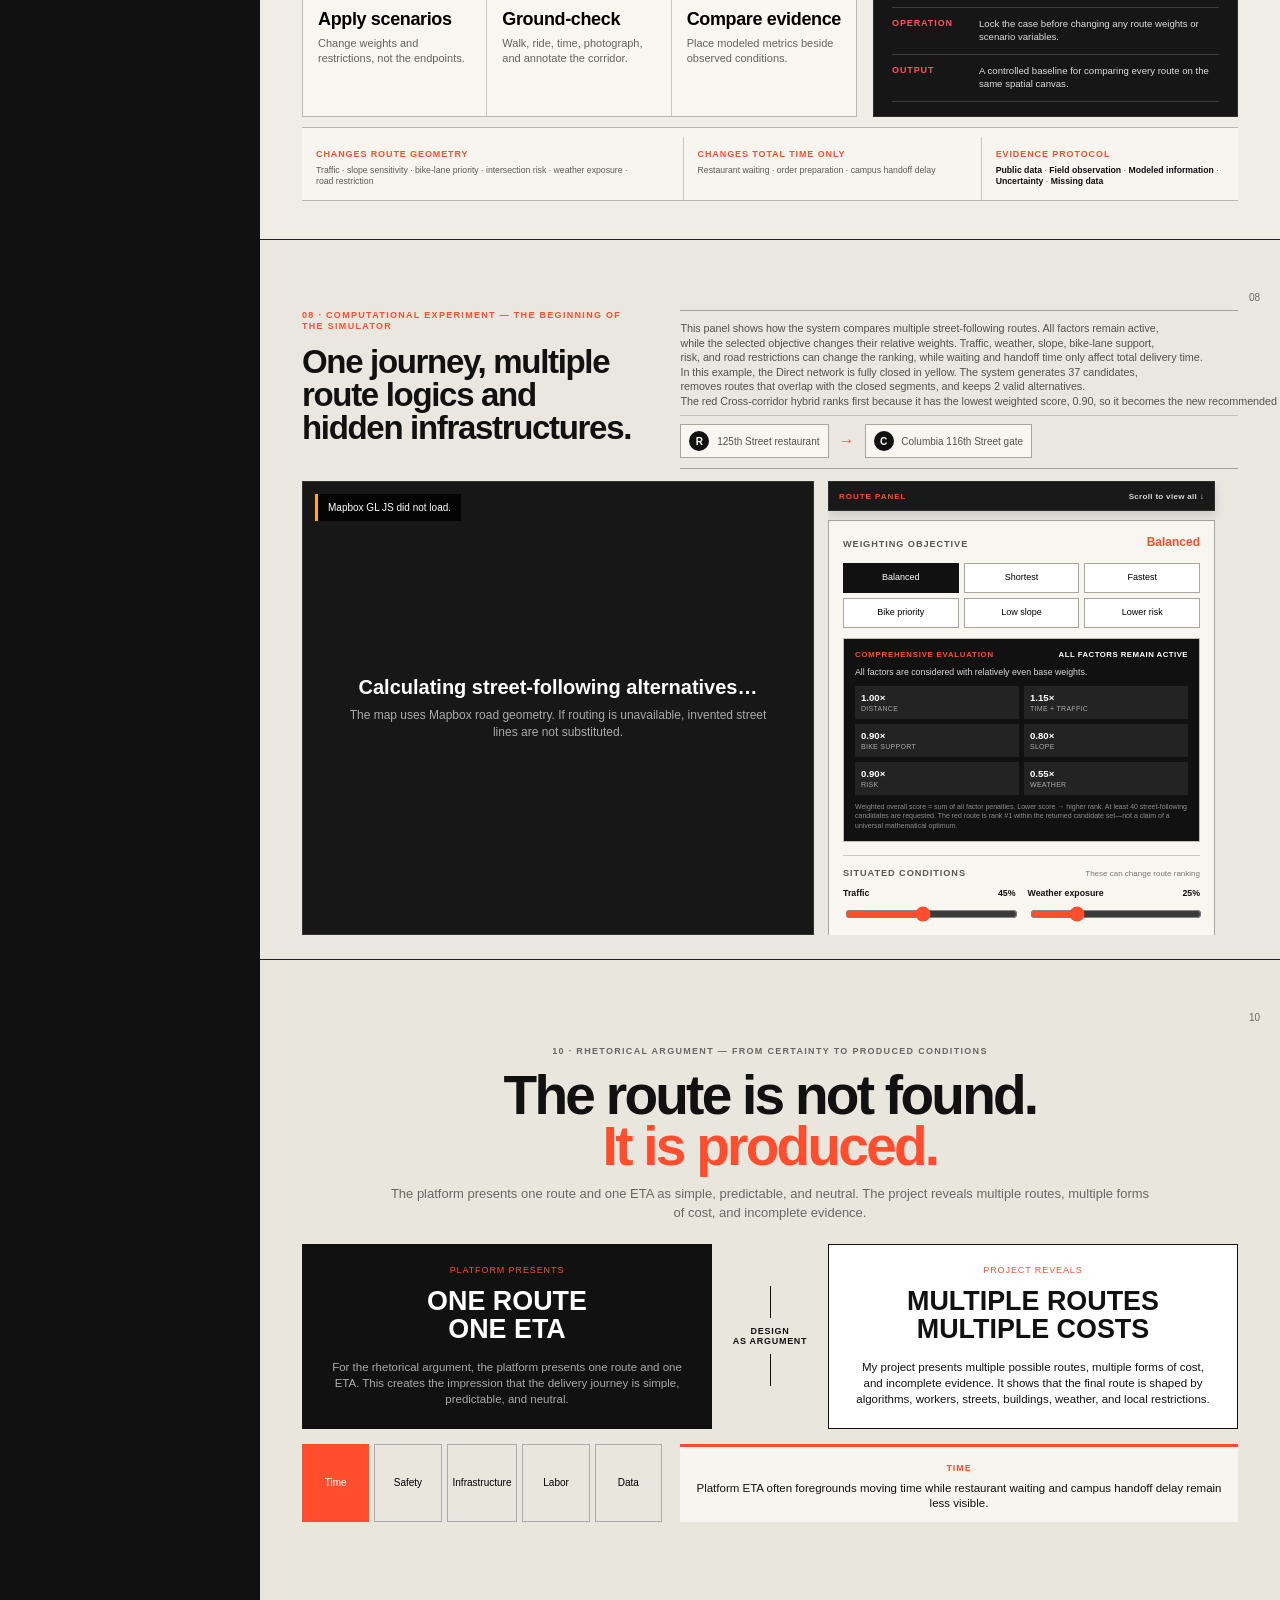
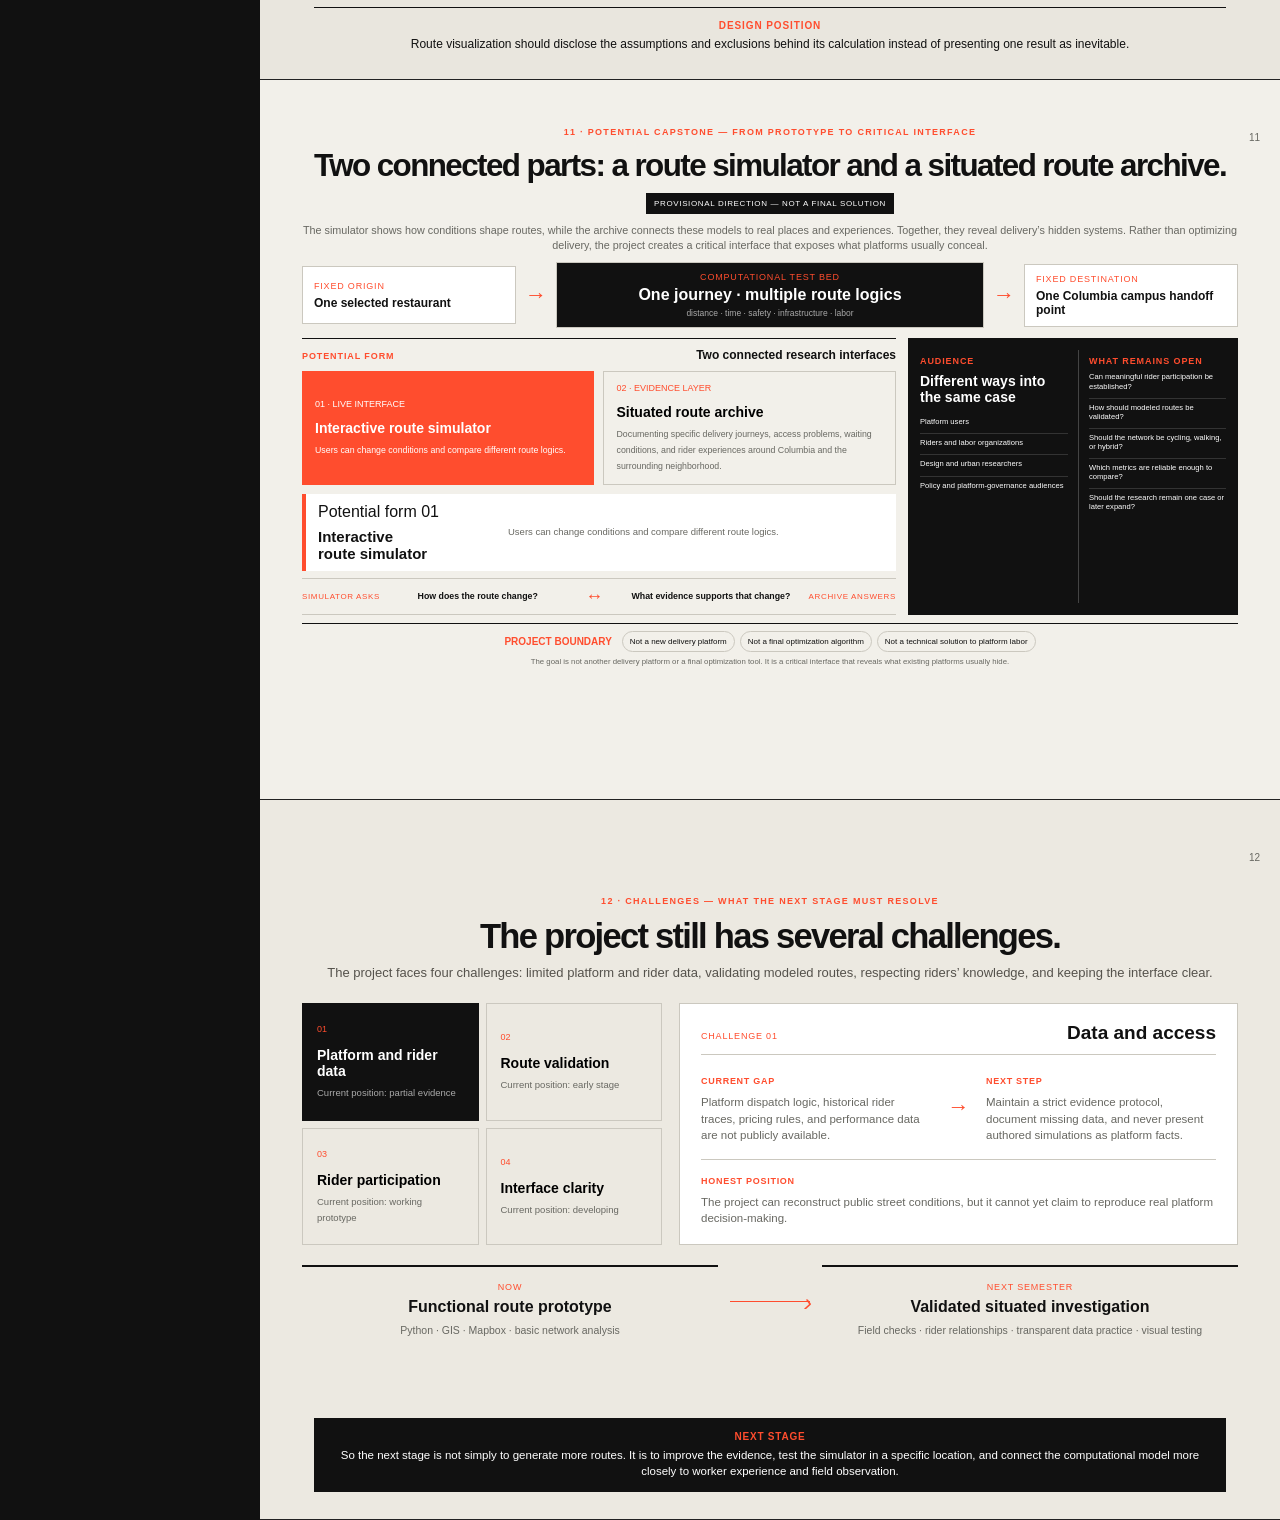
